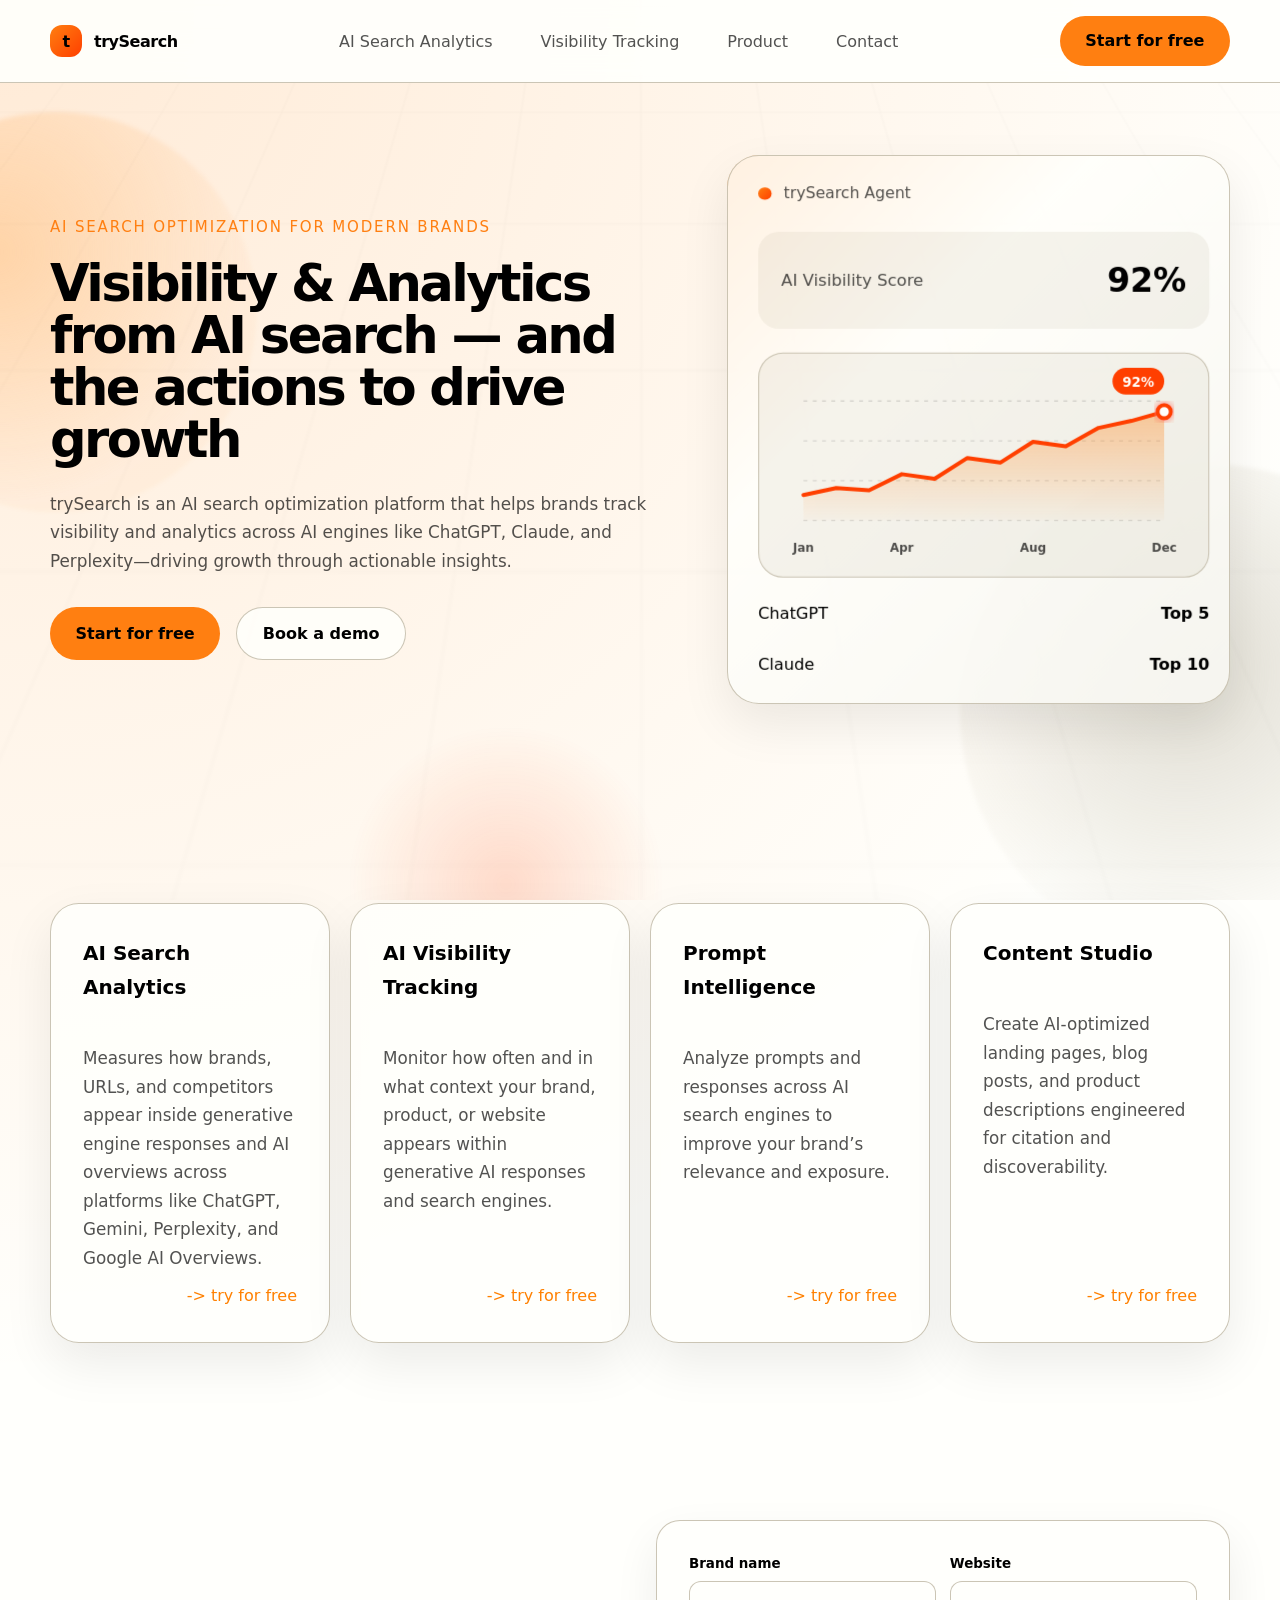
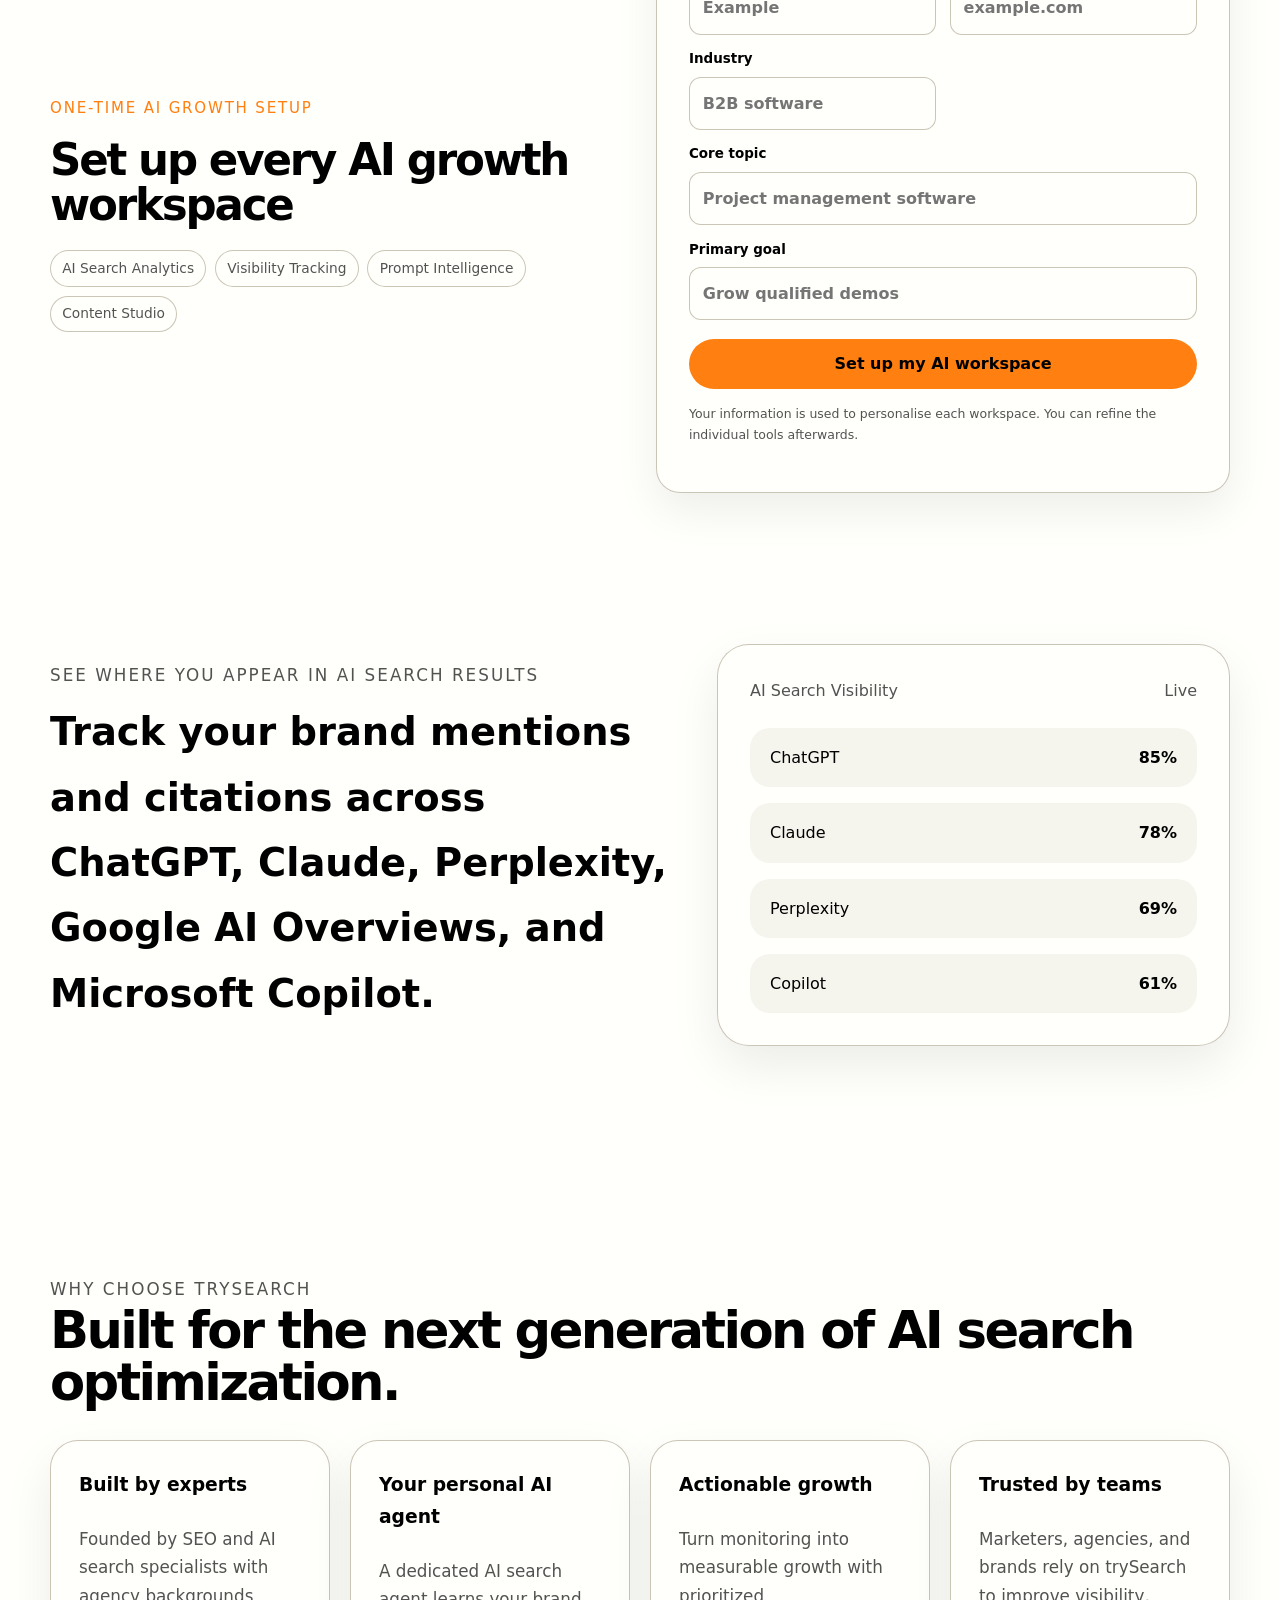
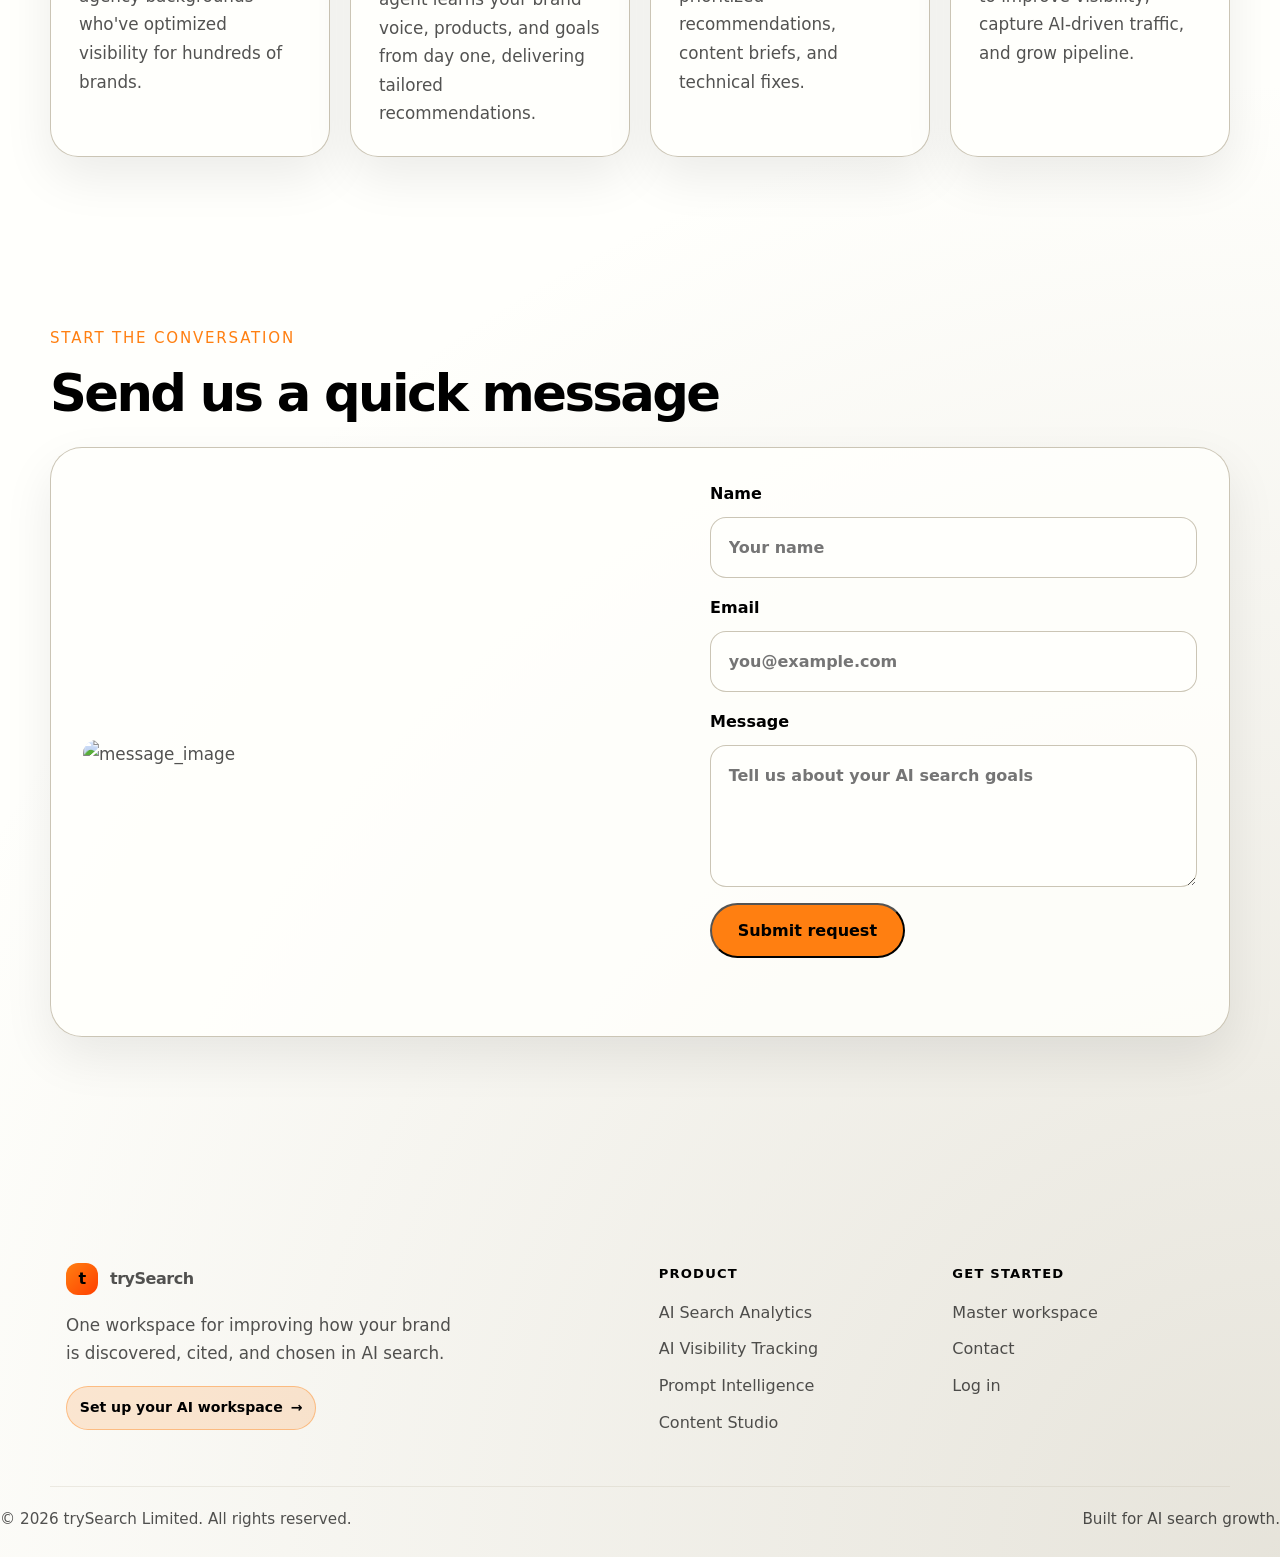
==== index.html @ 964c9671 "basic-updates" ====
<!DOCTYPE html>
<html lang="en">
  <head>
    <meta charset="UTF-8" />
    <meta name="viewport" content="width=device-width, initial-scale=1.0" />
    <meta name="theme-color" content="#ff7f11" />
    <meta name="apple-mobile-web-app-capable" content="yes" />
    <meta name="apple-mobile-web-app-title" content="trySearch" />
    <title>trySearch — AI Search Visibility & Analytics Platform</title>
    <link rel="manifest" href="/manifest.webmanifest" />
    <link rel="apple-touch-icon" href="/pwa-icon.svg" />
    <link rel="stylesheet" href="styles.css" />
  </head>
  <body class="home-page">
    <div class="ambient-scene" aria-hidden="true">
      <span class="ambient-orb ambient-orb-one"></span>
      <span class="ambient-orb ambient-orb-two"></span>
      <span class="ambient-orb ambient-orb-three"></span>
      <span class="ambient-grid"></span>
    </div>
    <header class="site-header"> 
      <div class="container header-inner">
        <a href="/" class="brand">
          <span class="brand-mark">t</span>
          <span class="brand-name">trySearch</span>
        </a>
        <nav class="site-nav">
          <a href="/analytics">AI Search Analytics</a>
          <a href="/visibility-tracking">Visibility Tracking</a>
          <a href="#product">Product</a>
          <a href="#contact">Contact</a>
        </nav>
        <div class="header-actions">
          <a href="/login" class="button button-primary" id="auth-link">Start for free</a>
        </div>
        <button class="mobile-menu-toggle" type="button" aria-label="Toggle menu" aria-controls="mobile-nav" aria-expanded="false">
          <span></span>
          <span></span>
          <span></span>
        </button>
      </div>
      <div class="mobile-nav" id="mobile-nav" aria-hidden="true">
        <a href="/analytics">AI Search Analytics</a>
        <a href="/visibility-tracking">Visibility Tracking</a>
        <a href="/content-studio">Content Studio</a>
        <a href="/prompt-intelligence">Prompt Intelligence</a>
        <a href="#product">Product</a>
        <a href="#contact">Contact</a>
        <a href="/login" class="button button-primary mobile-cta" id="mobile-auth-link">Start for free</a>
      </div>
    </header>

    <main>
      <section class="hero section container">
        <div class="hero-content">
          <p class="eyebrow">AI Search Optimization for modern brands</p>
          <h1>Visibility & Analytics from AI search — and the actions to drive growth</h1>
          <p class="hero-copy">trySearch is an AI search optimization platform that helps brands track visibility and analytics across AI engines like ChatGPT, Claude, and Perplexity—driving growth through actionable insights.</p>
          <div class="hero-actions">
            <a href="/analytics" class="button button-primary">Start for free</a>
            <a href="#contact" class="button button-secondary">Book a demo</a>
          </div>
        </div>
        <div class="hero-visual">
          <div class="card visual-card">
            <div class="card-header">
              <div class="indicator"></div>
              <span>trySearch Agent</span>
            </div>
            <div class="visual-content">
              <div class="metric">
                <span class="metric-label">AI Visibility Score</span>
                <strong id="hero-visibility-score">92%</strong>
              </div>
              <div class="chart" data-visibility-chart role="img" aria-label="AI visibility increased from 56 percent to 92 percent over the last six months">
                <svg viewBox="0 0 320 156" aria-hidden="true" focusable="false">
                  <defs>
                    <linearGradient id="visibility-area" x1="0" x2="0" y1="0" y2="1">
                      <stop offset="0%" stop-color="#ff7f11" stop-opacity="0.38" />
                      <stop offset="100%" stop-color="#ff7f11" stop-opacity="0.02" />
                    </linearGradient>
                    <filter id="visibility-glow" x="-20%" y="-30%" width="140%" height="160%">
                      <feGaussianBlur stdDeviation="3" result="blur" />
                      <feMerge><feMergeNode in="blur" /><feMergeNode in="SourceGraphic" /></feMerge>
                    </filter>
                  </defs>
                  <g class="chart-grid" aria-hidden="true">
                    <path d="M24 28H296M24 58H296M24 88H296M24 118H296" />
                  </g>
                  <path class="chart-area" d="M24 106C42 98 54 91 72 90S96 100 112 94S134 74 150 70S174 87 190 81S212 55 228 48S250 66 266 58S284 38 296 30V118H24Z" />
                  <path class="chart-line" d="M24 106C42 98 54 91 72 90S96 100 112 94S134 74 150 70S174 87 190 81S212 55 228 48S250 66 266 58S284 38 296 30" />
                  <circle class="chart-point" cx="296" cy="30" r="5" filter="url(#visibility-glow)" />
                  <g class="chart-score">
                    <rect x="257" y="3" width="39" height="20" rx="10" />
                    <text x="276.5" y="17" text-anchor="middle">92%</text>
                  </g>
                  <g class="chart-labels" aria-hidden="true">
                    <text x="24" y="142">Jan</text>
                    <text x="112" y="142">Mar</text>
                    <text x="200" y="142">May</text>
                    <text x="280" y="142">Jun</text>
                  </g>
                </svg>
              </div>
              <div class="detail-row">
                <span>ChatGPT</span>
                <strong>Top 5</strong>
              </div>
              <div class="detail-row">
                <span>Claude</span>
                <strong>Top 10</strong>
              </div>
            </div>
          </div>
        </div>
      </section><br><br>

      <section id="product" class="section container feature-grid">
        <article class="feature-card">
          <h2>AI Search Analytics</h2>
          <p style="padding-bottom: 10px;">Measures how brands, URLs, and competitors appear inside generative engine responses and AI overviews across platforms like ChatGPT, Gemini, Perplexity, and Google AI Overviews.</p>
          <a href="/analytics" class="main-mvp">
            -> try for free
          </a>
        </article>
        <article class="feature-card">
          <h2>AI Visibility Tracking</h2>
          <p style="padding-bottom: 10px;">Monitor how often and in what context your brand, product, or website appears within generative AI responses and search engines.</p>
          <a href="/visibility-tracking" class="main-mvp">
            -> try for free
          </a>
        </article>
        <article class="feature-card">
          <h2>Prompt Intelligence</h2>
          <p style="padding-bottom: 10px;">Analyze prompts and responses across AI search engines to improve your brand’s relevance and exposure.</p>
          <a href="/prompt-intelligence" class="main-mvp">
            -> try for free
          </a>
        </article>
        <article class="feature-card">
          <h2>Content Studio</h2>
          <p style="padding-bottom: 10px;">Create AI-optimized landing pages, blog posts, and product descriptions engineered for citation and discoverability.</p>
          <a href="/content-studio" class="main-mvp">
            -> try for free
          </a>
        </article>
      </section><br><br><br>

      <section class="section container master-setup" id="master-workspace">
        <div class="master-setup-copy">
          <p class="eyebrow">One-time AI growth setup</p>
          <h2>Set up every AI growth workspace</h2>
          <div class="master-tool-list" aria-label="Workspaces included"><span>AI Search Analytics</span><span>Visibility Tracking</span><span>Prompt Intelligence</span><span>Content Studio</span></div>
        </div>
        <div class="master-setup-panel">
          <form id="master-setup-form" class="master-setup-form">
            <label>Brand name<input name="brand_name" placeholder="Example" required /></label>
            <label>Website<input name="domain" placeholder="example.com" required /></label>
            <label>Industry<input name="industry" placeholder="B2B software" required /></label>
            <label>Core topic<input name="topic" placeholder="Project management software" required /></label>
            <label>Primary goal<input name="goal" placeholder="Grow qualified demos" required /></label>
            <button class="button button-primary" id="master-setup-button" type="submit">Set up my AI workspace</button>
            <p class="master-form-note">Your information is used to personalise each workspace. You can refine the individual tools afterwards.</p>
          </form>
          <div class="master-ready" id="master-ready" hidden>
            <span class="empty-icon">✓</span>
            <p class="eyebrow">Your workspace is ready</p>
            <h3 id="master-ready-title"></h3>
            <p>Each product workspace now has a starting point built from your brand brief.</p>
            <div class="master-ready-links" id="master-ready-links"></div>
          </div>
          <p class="form-note" id="master-setup-note" role="status"></p>
        </div>
      </section>

      <section class="section container section-highlight">
        <div class="highlight-copy">
          <p class="eyebrow">See where you appear in AI search results</p>
          <h2>Track your brand mentions and citations across ChatGPT, Claude, Perplexity, Google AI Overviews, and Microsoft Copilot.</h2>
          <br>
        </div>
        <div class="highlight-visual">
          <div class="insights-panel">
            <div class="panel-header">
              <span>AI Search Visibility</span>
              <span>Live</span>
            </div>
            <div class="panel-body">
              <div class="metric-row"><span>ChatGPT</span><strong>85%</strong></div>
              <div class="metric-row"><span>Claude</span><strong>78%</strong></div>
              <div class="metric-row"><span>Perplexity</span><strong>69%</strong></div>
              <div class="metric-row"><span>Copilot</span><strong>61%</strong></div>
            </div>
          </div>
        </div>
      </section><br><br>

      <section class="section container why-choose">
        <div class="section-heading">
          <p class="eyebrow">Why choose trySearch</p>
          <h2>Built for the next generation of AI search optimization.</h2>
        </div>
        <div class="why-grid">
          <article>
            <h3>Built by experts</h3>
            <p>Founded by SEO and AI search specialists with agency backgrounds who've optimized visibility for hundreds of brands.</p>
          </article>
          <article>
            <h3>Your personal AI agent</h3>
            <p>A dedicated AI search agent learns your brand voice, products, and goals from day one, delivering tailored recommendations.</p>
          </article>
          <article>
            <h3>Actionable growth</h3>
            <p>Turn monitoring into measurable growth with prioritized recommendations, content briefs, and technical fixes.</p>
          </article>
          <article>
            <h3>Trusted by teams</h3>
            <p>Marketers, agencies, and brands rely on trySearch to improve visibility, capture AI-driven traffic, and grow pipeline.</p>
          </article>
        </div>
      </section> <br><br><br>

      <section class="section container contact-section" id="contact">
        <div class="section-heading">
          <p class="eyebrow">Start the conversation</p>
          <h2>Send us a quick message</h2><br>
        </div>
        <div class="contact-panel">
          <div class="contact-copy">
            <p><img id="message_image" src="message.jpg" alt="message_image"></p>
          </div>
          <form class="contact-form" id="contact-form">
            <div class="form-row">
              <label>
                Name
                <input type="text" name="name" placeholder="Your name" required />
              </label>
            </div>
            <div class="form-row">
              <label>
                Email
                <input type="email" name="email" placeholder="you@example.com" required />
              </label>
            </div>
            <div class="form-row">
              <label>
                Message
                <textarea name="message" rows="4" placeholder="Tell us about your AI search goals" required></textarea>
              </label>
            </div>
            <div class="form-actions">
              <button type="submit" class="button button-primary">Submit request</button>
            </div>
            <p class="form-note" id="contact-form-note"></p>
          </form>
        </div>
      </section>
    </main><br><br><br>

    <footer class="site-footer">
      <div class="container footer-grid">
        <div class="footer-brand-block">
          <a href="/" class="brand-footer">
            <span class="brand-mark">t</span>
            <span class="brand-name">trySearch</span>
          </a>
          <p>One workspace for improving how your brand is discovered, cited, and chosen in AI search.</p>
          <a class="footer-cta" href="#master-workspace">Set up your AI workspace <span aria-hidden="true">→</span></a>
        </div>
        <nav class="footer-nav" aria-label="Product links">
          <h3>Product</h3>
          <a href="/analytics">AI Search Analytics</a>
          <a href="/visibility-tracking">AI Visibility Tracking</a>
          <a href="/prompt-intelligence">Prompt Intelligence</a>
          <a href="/content-studio">Content Studio</a>
        </nav>
        <nav class="footer-nav" aria-label="Company links">
          <h3>Get started</h3>
          <a href="#master-workspace">Master workspace</a>
          <a href="#contact">Contact</a>
          <a href="/login">Log in</a>
        </nav>
      </div>
      <div class="footer-bottom">
        <span>© 2026 trySearch Limited. All rights reserved.</span>
        <span>Built for AI search growth.</span>
      </div>
    </footer>

    <script src="/pwa.js"></script>
    <script src="script.js"></script>
    <script>
      // Update header auth link based on session
      (async function(){
        try{
          const res = await fetch('/api/me');
          const j = await res.json();
          const authLink = document.getElementById('auth-link');
          if(!authLink) return;
          const mobileAuthLink = document.getElementById('mobile-auth-link');
          if(j.logged_in){
            const profileLabel = `Profile (${j.user.username})`;
            authLink.textContent = profileLabel;
            authLink.href = '/profile';
            if(mobileAuthLink){ mobileAuthLink.textContent = profileLabel; mobileAuthLink.href = '/profile'; }
          } else {
            authLink.textContent = 'Login';
            authLink.href = '/login';
            if(mobileAuthLink){ mobileAuthLink.textContent = 'Login'; mobileAuthLink.href = '/login'; }
          }
        }catch(err){ console.warn('auth check failed', err); }
      })();
    </script>
  </body>
</html>
---- styles.css ----
:root {
  /* Color palette */
  --black: #000000ff;
  --porcelain: #fffffcff;
  --khaki-beige: #beb7a4ff;
  --vivid-tangerine: #ff7f11ff;
  --blazing-flame: #ff3f00ff;
  --ink-muted: rgba(0, 0, 0, 0.68);
  --surface: rgba(255, 255, 252, 0.84);
  --surface-subtle: rgba(190, 183, 164, 0.16);
  --border: rgba(190, 183, 164, 0.8);

 color-scheme: light;
 font-family: Inter, system-ui, -apple-system, BlinkMacSystemFont, "Segoe UI", sans-serif;
 background: var(--porcelain);
 color: var(--black);
 line-height: 1.7;
 font-size: 16px;
}

* {
  box-sizing: border-box;
}

body {
  margin: 0;
  min-height: 100vh;
  overflow-x: hidden;
  background: radial-gradient(circle at top left, rgba(255, 127, 17, 0.16), transparent 28%),
    radial-gradient(circle at bottom right, rgba(190, 183, 164, 0.38), transparent 30%),
    var(--porcelain);
}

img {
  max-width: 100%;
  display: block;
}

a {
  color: inherit;
  text-decoration: none;
}

button,
input,
textarea,
select {
  font: inherit;
}

button,
a,
input,
textarea {
  -webkit-tap-highlight-color: transparent;
}

:focus-visible {
  outline: 3px solid var(--vivid-tangerine);
  outline-offset: 3px;
}

.container {
  width: min(1180px, 1200px);
  max-width: calc(100% - 2rem);
  padding: 0 1rem;
  margin: 0 auto;
}

.site-header {
  position: sticky;
  top: 0;
  z-index: 20;
  background: rgba(255, 255, 252, 0.92);
  backdrop-filter: blur(16px);
  border-bottom: 1px solid var(--border);
}

.header-inner {
  display: flex;
  align-items: center;
  justify-content: space-between;
  gap: 1rem;
  padding: 1rem 0;
}

.brand,
.brand-footer {
  display: inline-flex;
  align-items: center;
  gap: 0.75rem;
  font-weight: 700;
  letter-spacing: -0.03em;
}

.brand-mark {
  display: inline-flex;
  width: 2rem;
  height: 2rem;
  align-items: center;
  justify-content: center;
  border-radius: 0.75rem;
  background: linear-gradient(135deg, var(--vivid-tangerine), var(--blazing-flame));
  color: var(--black);
  font-weight: 700;
}

.site-nav {
  display: flex;
  gap: 3rem;
  flex-wrap: wrap;
  color: var(--ink-muted);
}

.site-nav a {
  color: var(--ink-muted);
  transition: color 0.2s ease;
}

.site-nav a:hover {
  color: var(--black);
}

.header-actions {
  display: flex;
  align-items: center;
  gap: 0.8rem;
}

.text-button {
  color: var(--ink-muted);
}

.button {
  display: inline-flex;
  align-items: center;
  justify-content: center;
  border-radius: 999px;
  padding: 0.95rem 1.6rem;
  font-weight: 600;
  line-height: 1.25;
  text-align: center;
  transition: transform 0.2s ease, background-color 0.2s ease;
}

.button:hover {
  transform: translateY(-1px);
}

.button-primary {
  background: var(--vivid-tangerine);
  color: var(--black);
}

.button-secondary {
  background: var(--surface);
  color: var(--black);
  border: 1px solid var(--border);
}

.account-main {
  display: grid;
  place-items: center;
  min-height: calc(100vh - 5.25rem);
  padding-top: 4rem;
  padding-bottom: 4rem;
}

.account-card {
  width: min(100%, 38rem);
  padding: clamp(1.75rem, 5vw, 3.25rem);
  background: var(--surface);
  border: 1px solid var(--border);
  border-radius: 1.75rem;
  box-shadow: 0 35px 90px rgba(0, 0, 0, 0.12);
}

.account-card h1 {
  margin: 0;
  font-size: clamp(2.25rem, 5vw, 3.5rem);
  letter-spacing: -0.05em;
  line-height: 1;
}

.account-intro,
.account-loading {
  color: var(--ink-muted);
  margin: 1rem 0 0;
}

.profile-details {
  display: grid;
  gap: 0.75rem;
  margin: 2rem 0 0;
}

.profile-details div {
  display: grid;
  grid-template-columns: minmax(7.5rem, 0.7fr) 1.3fr;
  gap: 1rem;
  align-items: baseline;
  padding: 1rem 0;
  border-bottom: 1px solid var(--border);
}

.profile-details dt { color: var(--ink-muted); }
.profile-details dd { margin: 0; overflow-wrap: anywhere; }

.account-actions { margin-top: 2rem; }
.account-actions .button { border: 0; cursor: pointer; }

.mobile-menu-toggle {
  display: none;
  width: 2.5rem;
  height: 2.5rem;
  border: none;
  background: none;
  cursor: pointer;
  flex-direction: column;
  justify-content: space-between;
  padding: 0.3rem;
  align-items: center;
}

.mobile-menu-toggle span {
  display: block;
  height: 2px;
  width: 100%;
  background: var(--black);
  border-radius: 999px;
  transition: transform 200ms ease, opacity 150ms ease;
}

/* visible mobile nav (animated) */
.mobile-nav {
  display: none;
  flex-direction: column;
  gap: 1rem;
  padding: 1rem max(1rem, env(safe-area-inset-right)) 1.25rem max(1rem, env(safe-area-inset-left));
  transition: transform 220ms ease, opacity 220ms ease;
  transform-origin: top;
  opacity: 0;
  transform: translateY(-6px) scaleY(0.98);
}

.mobile-nav[aria-hidden="true"] { display: none !important; opacity: 0; transform: translateY(-6px) scaleY(0.98); }
.mobile-nav[aria-hidden="false"] { display: flex !important; opacity: 1; transform: translateY(0) scaleY(1); }

/* animate hamburger to X when open */
.mobile-menu-toggle.open span:nth-child(1) { transform: translateY(7px) rotate(45deg); }
.mobile-menu-toggle.open span:nth-child(2) { opacity: 0; transform: scaleX(0.8); }
.mobile-menu-toggle.open span:nth-child(3) { transform: translateY(-7px) rotate(-45deg); }

.section {
  padding: 4.5rem 0;
}

.hero {
  display: grid;
  grid-template-columns: 1.25fr 1fr;
  gap: 3rem;
  align-items: center;
}

.hero-content {
  max-width: 620px;
}

.eyebrow {
  font-size: 0.94rem;
  letter-spacing: 0.12em;
  text-transform: uppercase;
  color: var(--vivid-tangerine);
  margin-bottom: 1rem;
}

.hero h1,
.section-heading h2 {
  font-size: clamp(2.5rem, 4vw, 4.25rem);
  margin: 0;
  line-height: 1.02;
  letter-spacing: -0.05em;
}

.hero-copy,
.section-highlight p,
.why-choose p,
.integrations p,
.footer-grid p,
.feature-card p,
.contact-copy p {
  color: var(--khaki-beige);
  font-size: 1.05rem;
  margin: 1.5rem 0 0;
  max-width: 40rem;
}

.hero-actions {
  display: flex;
  flex-wrap: wrap;
  gap: 1rem;
  margin-top: 2rem;
}

.hero-badges {
  display: flex;
  flex-wrap: wrap;
  gap: 1rem;
  margin-top: 2rem;
  color: var(--khaki-beige);
  font-size: 0.95rem;
}

.hero-visual {
  position: relative;
}

.visual-card {
  background: rgba(255, 255, 252, 0.05);
  border: 1px solid rgba(190, 183, 164, 0.25);
  border-radius: 2rem;
  padding: 2rem;
  overflow: hidden;
  box-shadow: 0 35px 90px rgba(0, 0, 0, 0.45);
}

.card-header {
  display: flex;
  align-items: center;
  gap: 0.75rem;
  color: var(--khaki-beige);
  font-size: 0.95rem;
  margin-bottom: 1.5rem;
}

.indicator {
  width: 0.8rem;
  height: 0.8rem;
  border-radius: 50%;
  background: linear-gradient(135deg, var(--vivid-tangerine), var(--blazing-flame));
}

.visual-content {
  display: grid;
  gap: 1.4rem;
}

.metric {
  display: flex;
  justify-content: space-between;
  align-items: center;
  background: rgba(255, 255, 252, 0.08);
  padding: 1.25rem 1.4rem;
  border-radius: 1.25rem;
}

.metric-label {
  color: var(--khaki-beige);
}

.metric strong {
  font-size: 2rem;
}

.chart {
  min-height: 10rem;
  padding: 0.65rem 0.75rem 0.35rem;
  border-radius: 1.5rem;
  background: var(--surface-subtle);
  border: 1px solid var(--border);
}

.chart svg {
  display: block;
  width: 100%;
  height: auto;
  overflow: visible;
}

.chart[data-visibility-chart] { overflow: hidden; }

.chart[data-visibility-chart].is-updating svg { animation: chart-refresh 420ms ease; }

.chart-grid path {
  fill: none;
  stroke: rgba(0, 0, 0, 0.12);
  stroke-dasharray: 3 4;
}

.chart-area {
  fill: url(#visibility-area);
}

.chart-line {
  fill: none;
  stroke: var(--blazing-flame);
  stroke-width: 3;
  stroke-linecap: round;
  stroke-linejoin: round;
}

.chart-point {
  fill: var(--porcelain);
  stroke: var(--blazing-flame);
  stroke-width: 3;
}

.chart-score rect {
  fill: var(--blazing-flame);
}

.chart-score text {
  fill: var(--porcelain);
  font-size: 10px;
  font-weight: 700;
}

.chart-labels text {
  fill: var(--ink-muted);
  font-size: 9px;
  font-weight: 600;
}

@keyframes chart-refresh {
  0% { opacity: 0.58; transform: translateY(3px); }
  100% { opacity: 1; transform: translateY(0); }
}

.detail-row {
  display: flex;
  justify-content: space-between;
  color: var(--porcelain);
  font-size: 0.98rem;
}

.feature-grid {
  display: grid;
  grid-template-columns: repeat(auto-fit, minmax(220px, 1fr));
  gap: 1.25rem;
}

.feature-card {
  display: flex;
  flex-direction: column;
  justify-content: space-between;
  padding: 2rem;
  background: rgba(255, 255, 252, 0.05);
  border: 1px solid rgba(190, 183, 164, 0.25);
  border-radius: 1.8rem;
}

.feature-card h2 {
  margin: 0 0 1rem;
  font-size: 1.25rem;
  text-align: left;
}

.feature-card .main-mvp {
  align-self: flex-end;
  margin-top: auto;
  text-align: right;
}

.section-highlight {
  display: grid;
  grid-template-columns: 1.1fr 0.9fr;
  gap: 2.5rem;
  align-items: center;
}

.highlight-copy h2 {
  font-size: clamp(2rem, 3vw, 3.5rem);
  margin: 0.6rem 0 0;
}

.highlight-visual {
  position: relative;
}

.insights-panel {
  background: rgba(255, 255, 252, 0.06);
  border: 1px solid rgba(190, 183, 164, 0.3);
  border-radius: 2rem;
  padding: 2rem;
}

.panel-header {
  display: flex;
  justify-content: space-between;
  margin-bottom: 1.5rem;
  color: var(--khaki-beige);
}

.panel-body {
  display: grid;
  gap: 1rem;
}

.metric-row {
  display: flex;
  justify-content: space-between;
  align-items: center;
  padding: 1rem 1.25rem;
  background: rgba(255, 255, 252, 0.05);
  border-radius: 1.25rem;
}

.why-choose .section-heading {
  margin-bottom: 2rem;
}

.why-grid {
  display: grid;
  grid-template-columns: repeat(auto-fit, minmax(200px, 1fr));
  gap: 1.25rem;
}

.why-grid article {
  background: rgba(255, 255, 252, 0.05);
  border: 1px solid rgba(190, 183, 164, 0.25);
  border-radius: 1.75rem;
  padding: 1.75rem;
}

.why-grid h3 {
  margin: 0 0 0.75rem;
}

.integrations {
  text-align: center;
}

.integrations-grid {
  margin-top: 2rem;
  display: grid;
  grid-template-columns: repeat(auto-fit, minmax(160px, 1fr));
  gap: 1rem;
}

.integrations-grid > div {
  padding: 1.3rem 1rem;
  border-radius: 1.4rem;
  background: rgba(255, 255, 252, 0.04);
  border: 1px solid rgba(190, 183, 164, 0.25);
}

.contact-section {
  padding-top: 0;
}

.contact-panel {
  display: grid;
  grid-template-columns: 1.1fr 0.9fr;
  gap: 2rem;
  background: rgba(255, 255, 252, 0.06);
  border: 1px solid rgba(190, 183, 164, 0.3);
  border-radius: 2rem;
  padding: 2rem;
}

.contact-copy {
  display: flex;
  align-items: center;
  color: var(--khaki-beige);
}

.contact-form {
  display: grid;
  gap: 1rem;
}

.form-row label {
  display: grid;
  gap: 0.6rem;
  color: var(--porcelain);
  font-weight: 600;
}

.form-row input,
.form-row textarea {
  width: 100%;
  border: 1px solid rgba(190, 183, 164, 0.4);
  border-radius: 1rem;
  background: rgba(255, 255, 252, 0.06);
  color: var(--porcelain);
  padding: 1rem 1.1rem;
  outline: none;
  font-size: max(1rem, 16px);
}

.form-row input:focus,
.form-row textarea:focus {
  border-color: var(--vivid-tangerine);
  box-shadow: 0 0 0 4px rgba(255, 127, 17, 0.2);
}

.form-actions {
  display: flex;
  justify-content: flex-start;
}

.form-note {
  color: var(--khaki-beige);
  font-size: 0.95rem;
}

.alert {
  padding: 1rem 1.15rem;
  border-radius: 1rem;
  margin-top: 0.75rem;
}

.alert-success {
  background: rgba(255, 127, 17, 0.18);
  color: var(--porcelain);
}

.alert-error {
  background: rgba(255, 63, 0, 0.2);
  color: var(--porcelain);
}

.site-footer {
  padding: 4.5rem 0 1.5rem;
  color: var(--khaki-beige);
}

.footer-grid {
  display: grid;
  grid-template-columns: 1fr;
  gap: 2rem;
  align-items: start;
  padding-bottom: 2.5rem;
  border-bottom: 1px solid rgba(190, 183, 164, 0.25);
}

@media (min-width: 900px) {
  .footer-grid {
    grid-template-columns: minmax(17rem, 1.5fr) repeat(2, minmax(10rem, 0.7fr));
  }
}

.site-footer h3 {
  margin: 0 0 0.85rem;
  color: var(--porcelain);
  font-size: 0.82rem;
  letter-spacing: 0.09em;
  text-transform: uppercase;
}

.site-footer a {
  display: block;
  color: var(--khaki-beige);
  margin-bottom: 0.6rem;
  width: max-content;
  max-width: 100%;
}

.site-footer a:hover {
  color: var(--porcelain);
}

.footer-bottom {
  display: flex;
  justify-content: space-between;
  flex-wrap: wrap;
  gap: 0.75rem;
  padding-top: 1.25rem;
  font-size: 0.95rem;
  color: var(--khaki-beige);
}

.site-footer .brand-footer {
  display: inline-flex;
  margin-bottom: 0;
  width: auto;
}

.footer-brand-block > p {
  max-width: 25rem;
  margin: 1rem 0 1.15rem;
}

.footer-cta {
  display: inline-flex !important;
  align-items: center;
  gap: 0.5rem;
  color: var(--black) !important;
  background: rgba(255, 127, 17, 0.16);
  border: 1px solid rgba(255, 127, 17, 0.4);
  border-radius: 999px;
  padding: 0.55rem 0.8rem;
  font-size: 0.88rem;
  font-weight: 700;
}

.footer-cta span { transition: transform 180ms ease; }
.footer-cta:hover span { transform: translateX(3px); }

/* Light-theme surfaces and secondary text. */
.hero-copy,
.section-highlight p,
.why-choose p,
.integrations p,
.footer-grid p,
.feature-card p,
.contact-copy p,
.hero-badges,
.card-header,
.metric-label,
.panel-header,
.contact-copy,
.form-note,
.site-footer,
.site-footer a,
.footer-bottom {
  color: var(--ink-muted);
}

.visual-card,
.feature-card,
.insights-panel,
.why-grid article,
.integrations-grid > div,
.contact-panel {
  background: var(--surface);
  border-color: var(--border);
  box-shadow: 0 20px 50px rgba(0, 0, 0, 0.08);
}

.metric,
.metric-row {
  background: var(--surface-subtle);
}

.detail-row,
.form-row label,
.form-row input,
.form-row textarea,
.site-footer h3,
.site-footer a:hover {
  color: var(--black);
}

.form-row input,
.form-row textarea {
  background: rgba(255, 255, 252, 0.9);
  border-color: var(--border);
}

.alert-success,
.alert-error {
  color: var(--black);
}

.alert-success { background: rgba(255, 127, 17, 0.22); }
.alert-error { background: rgba(255, 63, 0, 0.2); }

/* Responsive layouts */
@media (max-width: 1100px) {
  .site-nav { gap: clamp(1rem, 3vw, 2rem); }
  .hero { gap: 2rem; }
  .section-highlight { gap: 2rem; }
}

@media (max-width: 860px) {
  .section { padding: 3.5rem 0; }
  .hero,
  .section-highlight,
  .contact-panel { grid-template-columns: 1fr; }
  .hero { gap: 1.75rem; }
  .hero-content { max-width: 100%; }
  .hero-visual { max-width: 42rem; width: 100%; margin: 0 auto; }
  .feature-grid { grid-template-columns: repeat(2, minmax(0, 1fr)); }
  .why-grid { grid-template-columns: repeat(2, minmax(0, 1fr)); }
  .integrations-grid { grid-template-columns: repeat(3, minmax(0, 1fr)); }
  .footer-grid { grid-template-columns: minmax(0, 1.4fr) repeat(2, minmax(0, 1fr)); }
  .contact-copy { justify-content: center; }
  .contact-copy img { max-width: min(100%, 28rem); }
}

@media (max-width: 720px) {
  .site-nav,
  .header-actions { display: none; }
  .mobile-menu-toggle { display: flex; }
  .mobile-nav { border-top: 1px solid rgba(190, 183, 164, 0.25); }
  .mobile-nav a { color: var(--black); padding: 0.25rem 0; }
  .mobile-cta { width: 100%; justify-content: center; margin-top: 0.25rem; }
  .account-main { min-height: calc(100vh - 4.75rem); padding-top: 2rem; padding-bottom: 2rem; }
}

@media (max-width: 560px) {
  :root { font-size: 15px; }
  .container { max-width: calc(100% - 1.25rem); padding: 0 0.625rem; }
  .header-inner { padding: 0.75rem 0; }
  .section { padding: 2.75rem 0; }
  .hero h1,
  .section-heading h2 { font-size: clamp(2.15rem, 11vw, 2.8rem); }
  .hero-copy,
  .section-highlight p,
  .why-choose p,
  .feature-card p,
  .contact-copy p { font-size: 1rem; }
  .hero-actions { flex-direction: column; }
  .button { width: 100%; min-height: 3rem; }
  .hero-badges { display: grid; gap: 0.45rem; }
  .visual-card,
  .insights-panel,
  .contact-panel { padding: 1.25rem; border-radius: 1.25rem; }
  .chart { min-height: 7rem; }
  .metric,
  .metric-row { padding: 0.9rem 1rem; }
  .metric strong { font-size: 1.45rem; }
  .feature-grid,
  .why-grid,
  .integrations-grid,
  .footer-grid { grid-template-columns: 1fr; }
  .feature-card,
  .why-grid article { padding: 1.35rem; border-radius: 1.25rem; }
  .contact-copy { display: none; }
  .form-actions .button { width: 100%; }
  .footer-bottom { flex-direction: column; }
  .account-card { padding: 1.5rem; border-radius: 1.25rem; }
  .profile-details div { grid-template-columns: 1fr; gap: 0.25rem; }
  .profile-details { gap: 0; }
}

@media (max-width: 360px) {
  .brand-name { font-size: 0.95rem; }
  .hero h1,
  .section-heading h2 { font-size: 2rem; }
  .detail-row,
  .panel-header { gap: 0.75rem; font-size: 0.9rem; }
  .account-card { padding: 1.25rem; }
}

/* Tables are used by the contact-administration page. */
.table-wrap { overflow-x: auto; width: 100%; margin-top: 1rem; -webkit-overflow-scrolling: touch; }
.table-wrap table { width: 100%; border-collapse: collapse; }
.table-wrap th, .table-wrap td { min-width: 120px; }

#message_image { border-radius: 50px; }

.main-mvp {
  color: rgb(255, 128, 0);
}

/* Home-page depth and motion. These layers stay behind content and use only
   transforms so the page remains smooth while scrolling. */
.home-page { position: relative; isolation: isolate; }

.home-page > :not(.ambient-scene) { position: relative; z-index: 1; }

.ambient-scene {
  position: fixed;
  inset: 0;
  z-index: 0;
  overflow: hidden;
  pointer-events: none;
}

.ambient-orb {
  position: absolute;
  display: block;
  border-radius: 50%;
  filter: blur(2px);
  will-change: transform;
}

.ambient-orb-one {
  top: 7rem;
  left: -9rem;
  width: 25rem;
  height: 25rem;
  background: radial-gradient(circle at 35% 35%, rgba(255, 184, 111, 0.48), rgba(255, 127, 17, 0.04) 68%);
  transform: translate3d(0, var(--ambient-one-y, 0), 0);
  animation: ambient-drift-one 13s ease-in-out infinite alternate;
}

.ambient-orb-two {
  top: 29rem;
  right: -11rem;
  width: 31rem;
  height: 31rem;
  background: radial-gradient(circle at 45% 42%, rgba(190, 183, 164, 0.48), rgba(190, 183, 164, 0.02) 70%);
  transform: translate3d(0, var(--ambient-two-y, 0), 0);
  animation: ambient-drift-two 16s ease-in-out infinite alternate;
}

.ambient-orb-three {
  bottom: -9rem;
  left: 27%;
  width: 20rem;
  height: 20rem;
  background: radial-gradient(circle at 50% 50%, rgba(255, 63, 0, 0.16), rgba(255, 63, 0, 0) 70%);
  transform: translate3d(0, var(--ambient-three-y, 0), 0);
  animation: ambient-drift-three 11s ease-in-out infinite alternate;
}

.ambient-grid {
  position: absolute;
  inset: -30%;
  opacity: 0.18;
  background-image: linear-gradient(rgba(0, 0, 0, 0.07) 1px, transparent 1px), linear-gradient(90deg, rgba(0, 0, 0, 0.07) 1px, transparent 1px);
  background-size: 4rem 4rem;
  mask-image: radial-gradient(ellipse at center, black, transparent 68%);
  transform: perspective(900px) rotateX(64deg) translateY(-21%);
  transform-origin: center top;
}

.home-page .hero { perspective: 1200px; }

.home-page .hero-visual {
  transform: translate3d(0, var(--hero-parallax-y, 0), 0);
  transform-style: preserve-3d;
  transition: transform 180ms linear;
}

.home-page .visual-card {
  position: relative;
  overflow: visible;
  transform-style: preserve-3d;
}

.home-page .visual-card::before {
  content: '';
  position: absolute;
  inset: -1px;
  z-index: -1;
  border-radius: inherit;
  background: linear-gradient(135deg, rgba(255, 127, 17, 0.68), transparent 35%, rgba(190, 183, 164, 0.78));
  transform: translateZ(-1px);
}

.home-page .visual-card > * { transform: translateZ(18px); }

.tilt-card {
  transform: perspective(1100px) rotateX(var(--tilt-x, 0deg)) rotateY(var(--tilt-y, 0deg)) translate3d(0, var(--tilt-lift, 0), 0);
  transform-style: preserve-3d;
  will-change: transform;
  transition: transform 180ms ease, box-shadow 180ms ease;
}

@media (hover: hover) and (pointer: fine) {
  .tilt-card:hover { box-shadow: 0 28px 65px rgba(0, 0, 0, 0.14); }
}

html.js-motion .reveal {
  opacity: 0;
  transform: translate3d(0, 1.6rem, 0) scale(0.985);
  transition: opacity 650ms cubic-bezier(.22, 1, .36, 1), transform 650ms cubic-bezier(.22, 1, .36, 1);
  transition-delay: var(--reveal-delay, 0ms);
}

html.js-motion .reveal.is-visible { opacity: 1; transform: translate3d(0, 0, 0) scale(1); }

/* Tilt cards keep ownership of their transform so pointer depth and scroll
   reveal effects can run together without fighting over the same property. */
html.js-motion .reveal.tilt-card,
html.js-motion .reveal.tilt-card.is-visible {
  transform: perspective(1100px) rotateX(var(--tilt-x, 0deg)) rotateY(var(--tilt-y, 0deg)) translate3d(0, var(--tilt-lift, 0), 0);
}

@keyframes ambient-drift-one { to { margin: 1.8rem 0 0 2.4rem; } }
@keyframes ambient-drift-two { to { margin: -2.2rem 2rem 0 0; } }
@keyframes ambient-drift-three { to { margin: 1.4rem 0 0 -2rem; } }

@media (max-width: 720px) {
  .ambient-orb-one { width: 18rem; height: 18rem; left: -9rem; }
  .ambient-orb-two { width: 21rem; height: 21rem; right: -11rem; }
  .ambient-grid { opacity: 0.11; }
}

@media (prefers-reduced-motion: reduce) {
  *, *::before, *::after { scroll-behavior: auto !important; animation-duration: 0.01ms !important; animation-iteration-count: 1 !important; transition-duration: 0.01ms !important; }
  .ambient-scene { display: none; }
  .home-page .hero-visual, .tilt-card { transform: none !important; }
  html.js-motion .reveal, html.js-motion .reveal.is-visible { opacity: 1; transform: none; }
}

.master-setup {
  display: grid;
  grid-template-columns: 1fr 1fr;
  gap: 2rem;
  align-items: center;
  padding-top: 1.5rem;
}

.master-setup-copy h2 {
  margin: 0;
  font-size: clamp(2rem, 3.4vw, 3.4rem);
  letter-spacing: -0.05em;
  line-height: 1.04;
}

.master-setup-copy > p:not(.eyebrow) {
  color: var(--ink-muted);
  margin: 1.15rem 0 0;
  max-width: 38rem;
}

.master-tool-list {
  display: flex;
  flex-wrap: wrap;
  gap: 0.55rem;
  margin-top: 1.4rem;
}

.master-tool-list span {
  border: 1px solid var(--border);
  border-radius: 999px;
  background: var(--surface);
  padding: 0.35rem 0.7rem;
  color: var(--ink-muted);
  font-size: 0.86rem;
}

.master-setup-panel {
  background: var(--surface);
  border: 1px solid var(--border);
  border-radius: 1.5rem;
  padding: clamp(1.25rem, 3vw, 2rem);
  box-shadow: 0 18px 45px rgba(0, 0, 0, 0.07);
}

.master-setup-form {
  display: grid;
  grid-template-columns: 1fr 1fr;
  gap: 0.85rem;
}

.master-setup-form label {
  display: grid;
  gap: 0.35rem;
  color: var(--black);
  font-size: 0.84rem;
  font-weight: 700;
}

.master-setup-form label:nth-child(4),
.master-setup-form label:nth-child(5),
.master-setup-form .button,
.master-form-note {
  grid-column: span 2;
}

.master-setup-form input {
  min-width: 0;
  border: 1px solid var(--border);
  border-radius: 0.75rem;
  padding: 0.75rem 0.8rem;
  background: var(--porcelain);
  color: var(--black);
}

.master-setup-form .button {
  border: 0;
  cursor: pointer;
  margin-top: 0.3rem;
}

.master-form-note {
  color: var(--ink-muted);
  font-size: 0.78rem;
  margin: 0;
}

.master-ready h3 {
  margin: 0.5rem 0 0;
  font-size: 1.5rem;
  letter-spacing: -0.035em;
}

.master-ready > p:not(.eyebrow) {
  color: var(--ink-muted);
  margin: 0.65rem 0 1rem;
}

.master-ready-links {
  display: grid;
  grid-template-columns: 1fr 1fr;
  gap: 0.6rem;
}

.master-ready-links a {
  border: 1px solid var(--border);
  border-radius: 0.75rem;
  padding: 0.65rem 0.7rem;
  font-weight: 650;
  font-size: 0.86rem;
  background: var(--porcelain);
}

.master-ready-links a:hover { border-color: var(--vivid-tangerine); }

@media (max-width: 860px) {
  .master-setup { grid-template-columns: 1fr; padding-top: 0; }
}

@media (max-width: 560px) {
  .master-setup-panel { border-radius: 1.15rem; }
  .master-setup-form { grid-template-columns: 1fr; }
  .master-setup-form label,
  .master-setup-form label:nth-child(4),
  .master-setup-form label:nth-child(5),
  .master-setup-form .button,
  .master-form-note { grid-column: auto; }
  .master-ready-links { grid-template-columns: 1fr; }
}

/* Cross-device baseline: keep content in its column, preserve readable type,
   and make every control comfortable to use with a finger. */
html { -webkit-text-size-adjust: 100%; text-size-adjust: 100%; }

button,
input,
select,
textarea { max-width: 100%; }

button,
input,
select { min-height: 2.75rem; }

input,
textarea,
select { font-size: max(1rem, 16px); }

h1, h2, h3, p, a, button, label, td, th { overflow-wrap: anywhere; }

@media (max-width: 900px) {
  .site-nav { gap: 1rem; font-size: 0.9rem; }
  .header-inner { gap: 0.7rem; }
  .footer-grid { gap: 1.5rem; }
}

@media (max-width: 720px) {
  .account-header .header-inner { flex-wrap: wrap; }
  .account-header .header-actions {
    display: flex;
    order: 3;
    width: 100%;
    max-width: 100%;
    gap: 0.9rem;
    overflow-x: auto;
    padding: 0.1rem 0 0.25rem;
    -webkit-overflow-scrolling: touch;
  }
  .account-header .header-actions a { flex: 0 0 auto; }
}

@media (max-width: 420px) {
  .container { max-width: calc(100% - 1rem); padding: 0 0.5rem; }
  .section { padding: 2.25rem 0; }
  .account-card { padding: 1.15rem; }
  .site-footer { padding-top: 3rem; }
  .footer-bottom { font-size: 0.82rem; }
}
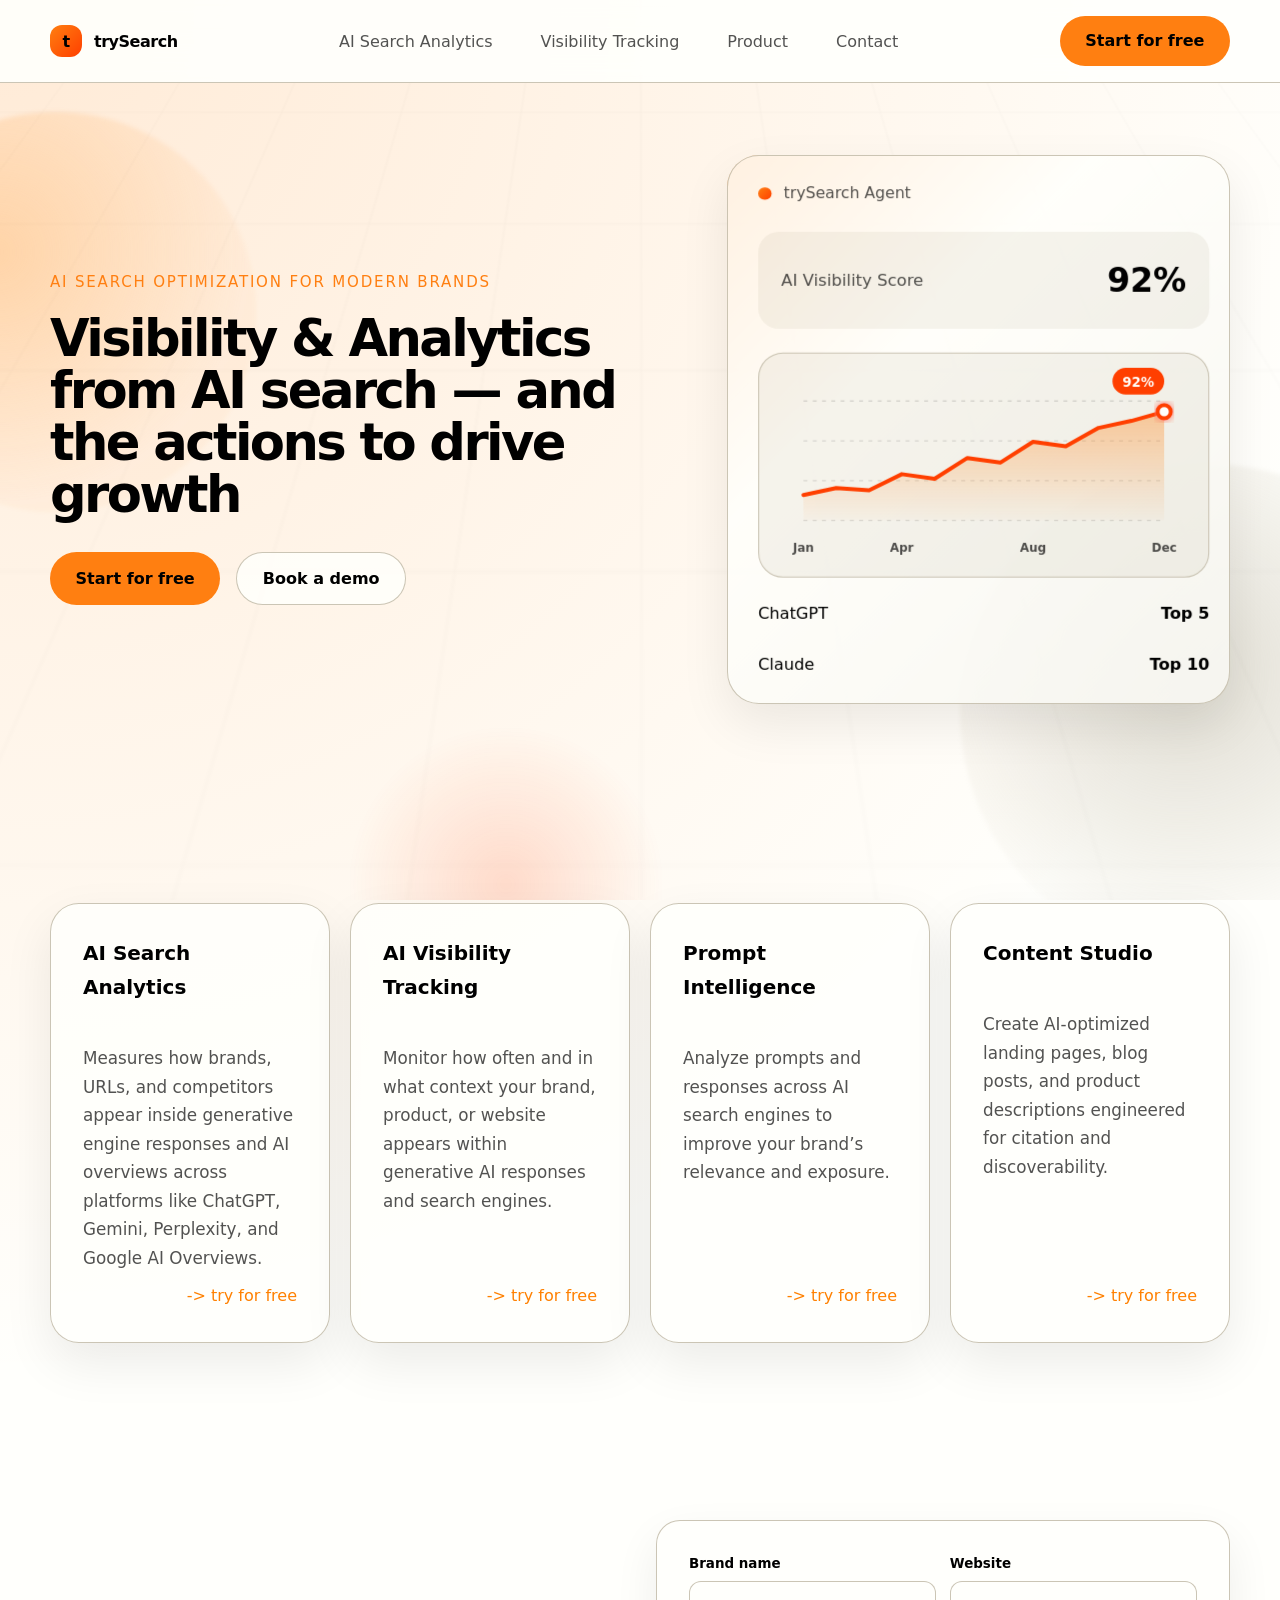
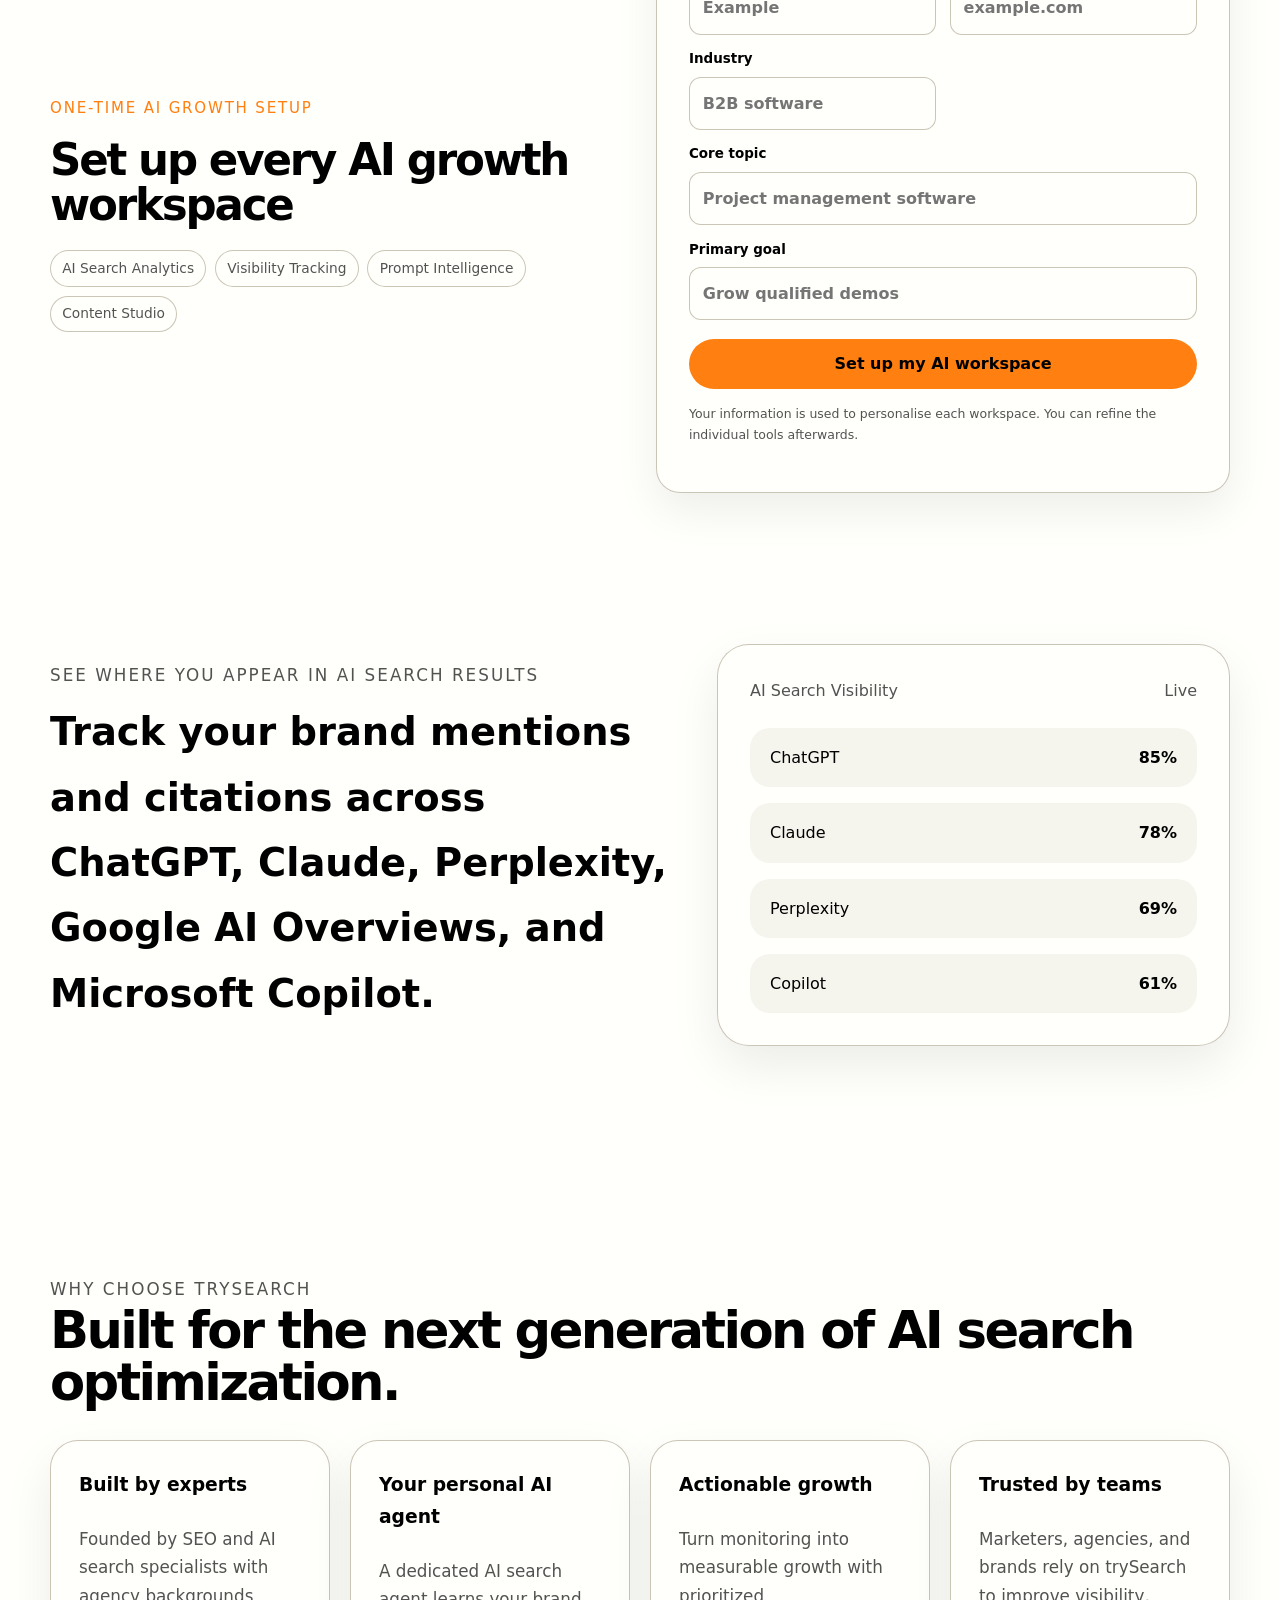
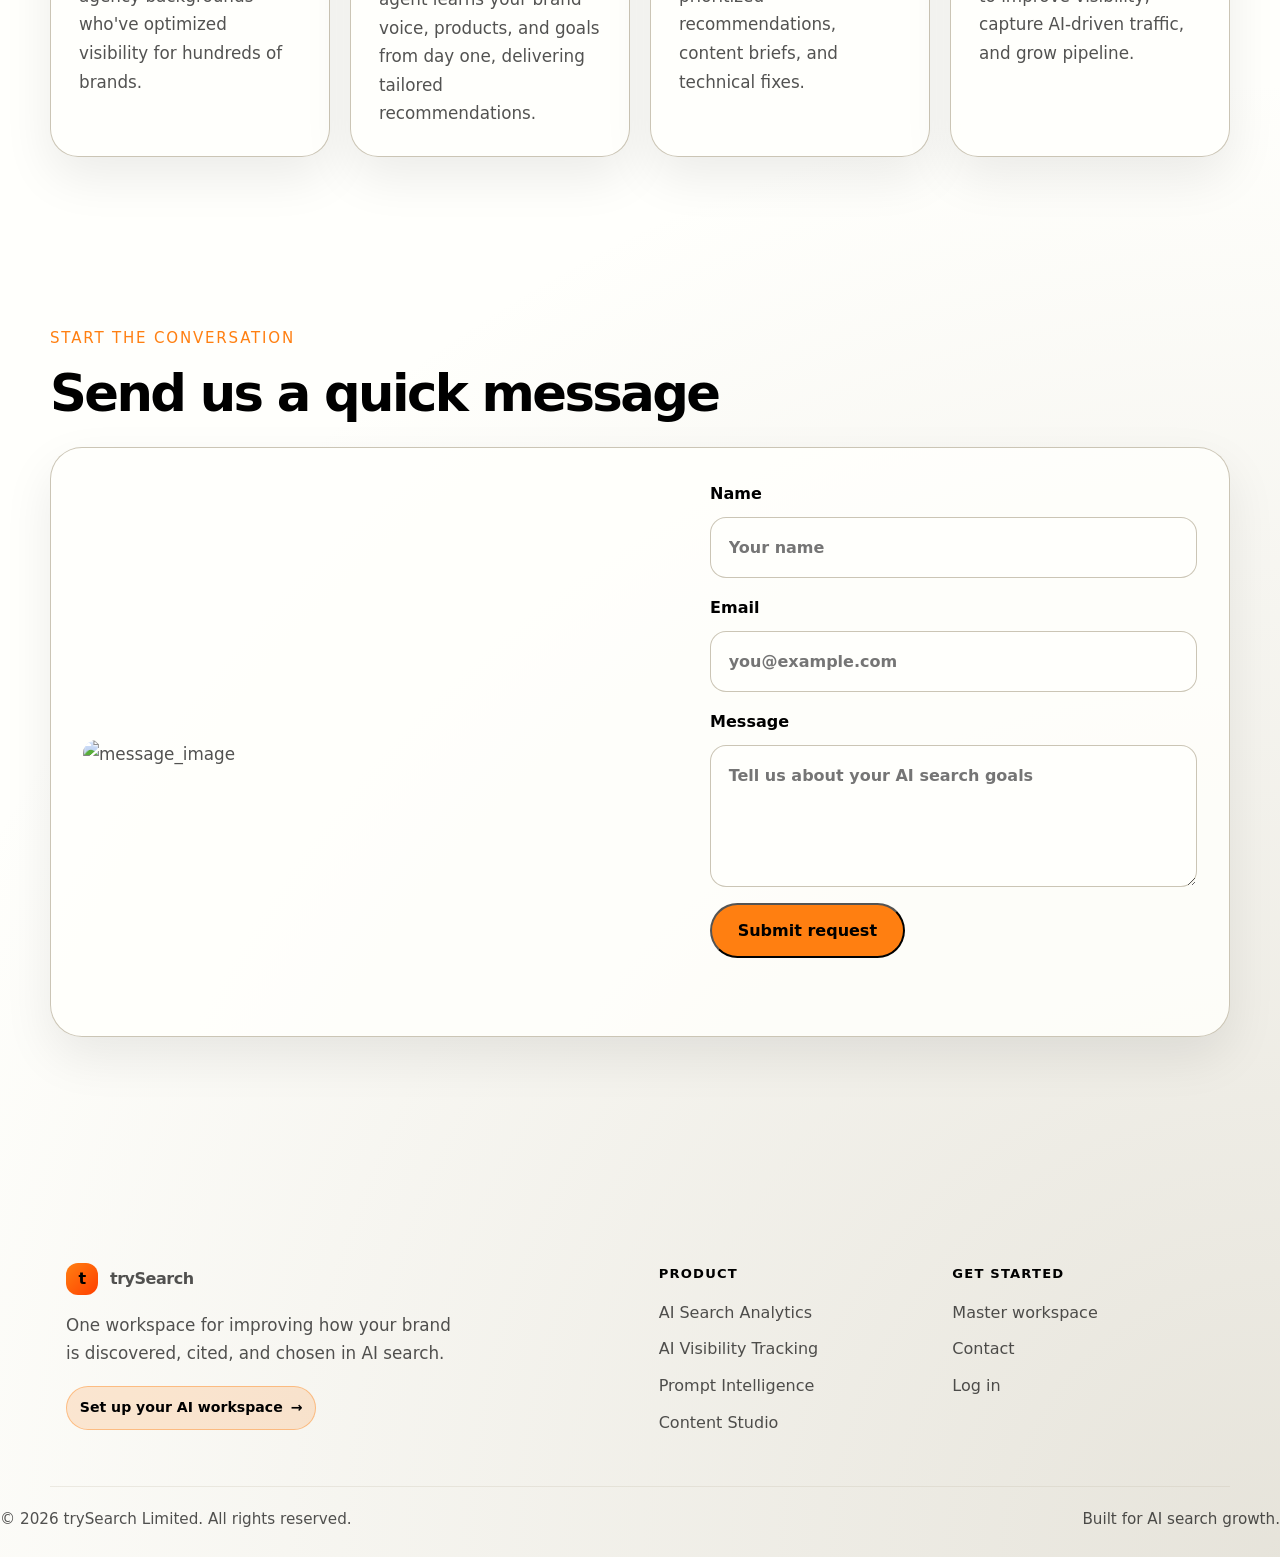
==== commit 1785e416: "text-remove" ====
--- a/index.html
+++ b/index.html
@@ -55,7 +55,7 @@
         <div class="hero-content">
           <p class="eyebrow">AI Search Optimization for modern brands</p>
           <h1>Visibility & Analytics from AI search — and the actions to drive growth</h1>
-          <p class="hero-copy">trySearch is an AI search optimization platform that helps brands track visibility and analytics across AI engines like ChatGPT, Claude, and Perplexity—driving growth through actionable insights.</p>
+          
           <div class="hero-actions">
             <a href="/analytics" class="button button-primary">Start for free</a>
             <a href="#contact" class="button button-secondary">Book a demo</a>
@@ -153,7 +153,7 @@
           <div class="master-tool-list" aria-label="Workspaces included"><span>AI Search Analytics</span><span>Visibility Tracking</span><span>Prompt Intelligence</span><span>Content Studio</span></div>
         </div>
         <div class="master-setup-panel">
-          <form id="master-setup-form" class="master-setup-form">
+          <form id="master-setup-form" class="master-setup-form" autocomplete="off">
             <label>Brand name<input name="brand_name" placeholder="Example" required /></label>
             <label>Website<input name="domain" placeholder="example.com" required /></label>
             <label>Industry<input name="industry" placeholder="B2B software" required /></label>
--- a/styles.css
+++ b/styles.css
@@ -1029,6 +1029,9 @@
   gap: 0.85rem;
 }
 
+.master-setup-form[hidden],
+.master-ready[hidden] { display: none !important; }
+
 .master-setup-form label {
   display: grid;
   gap: 0.35rem;
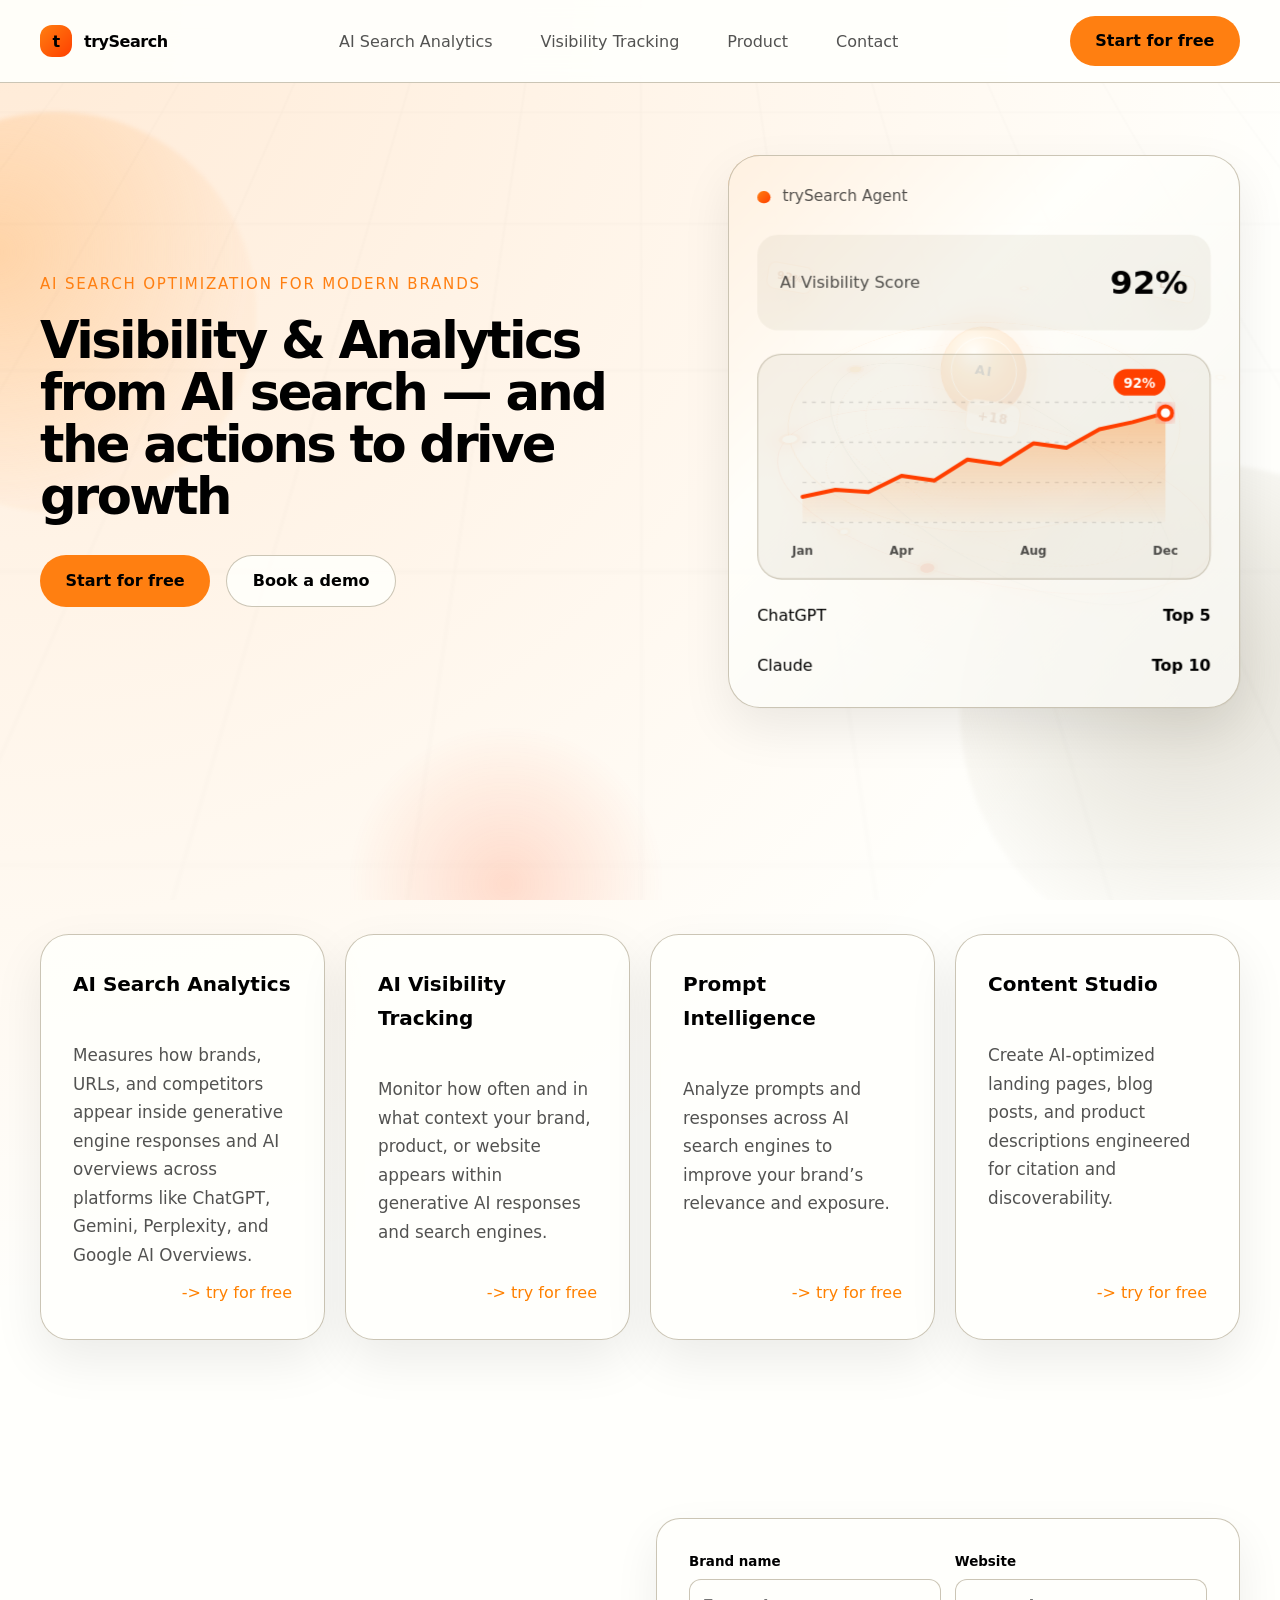
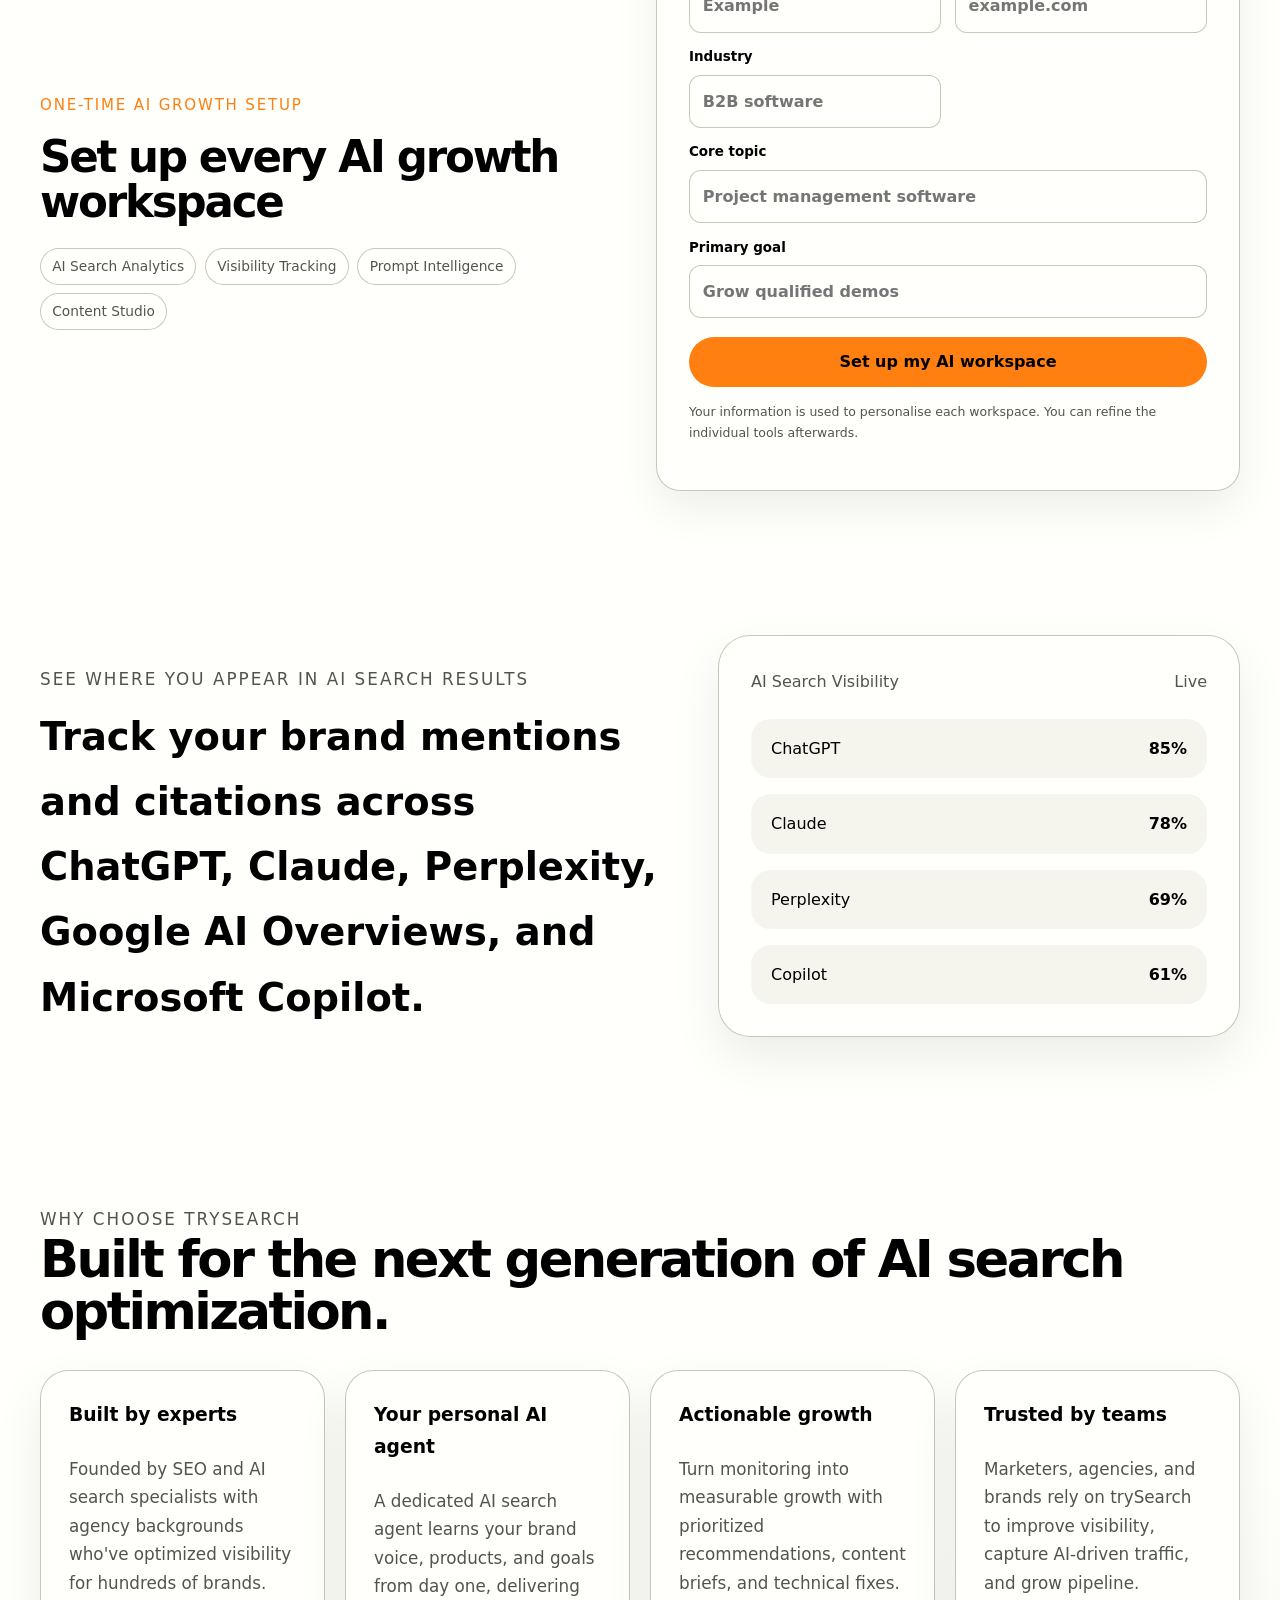
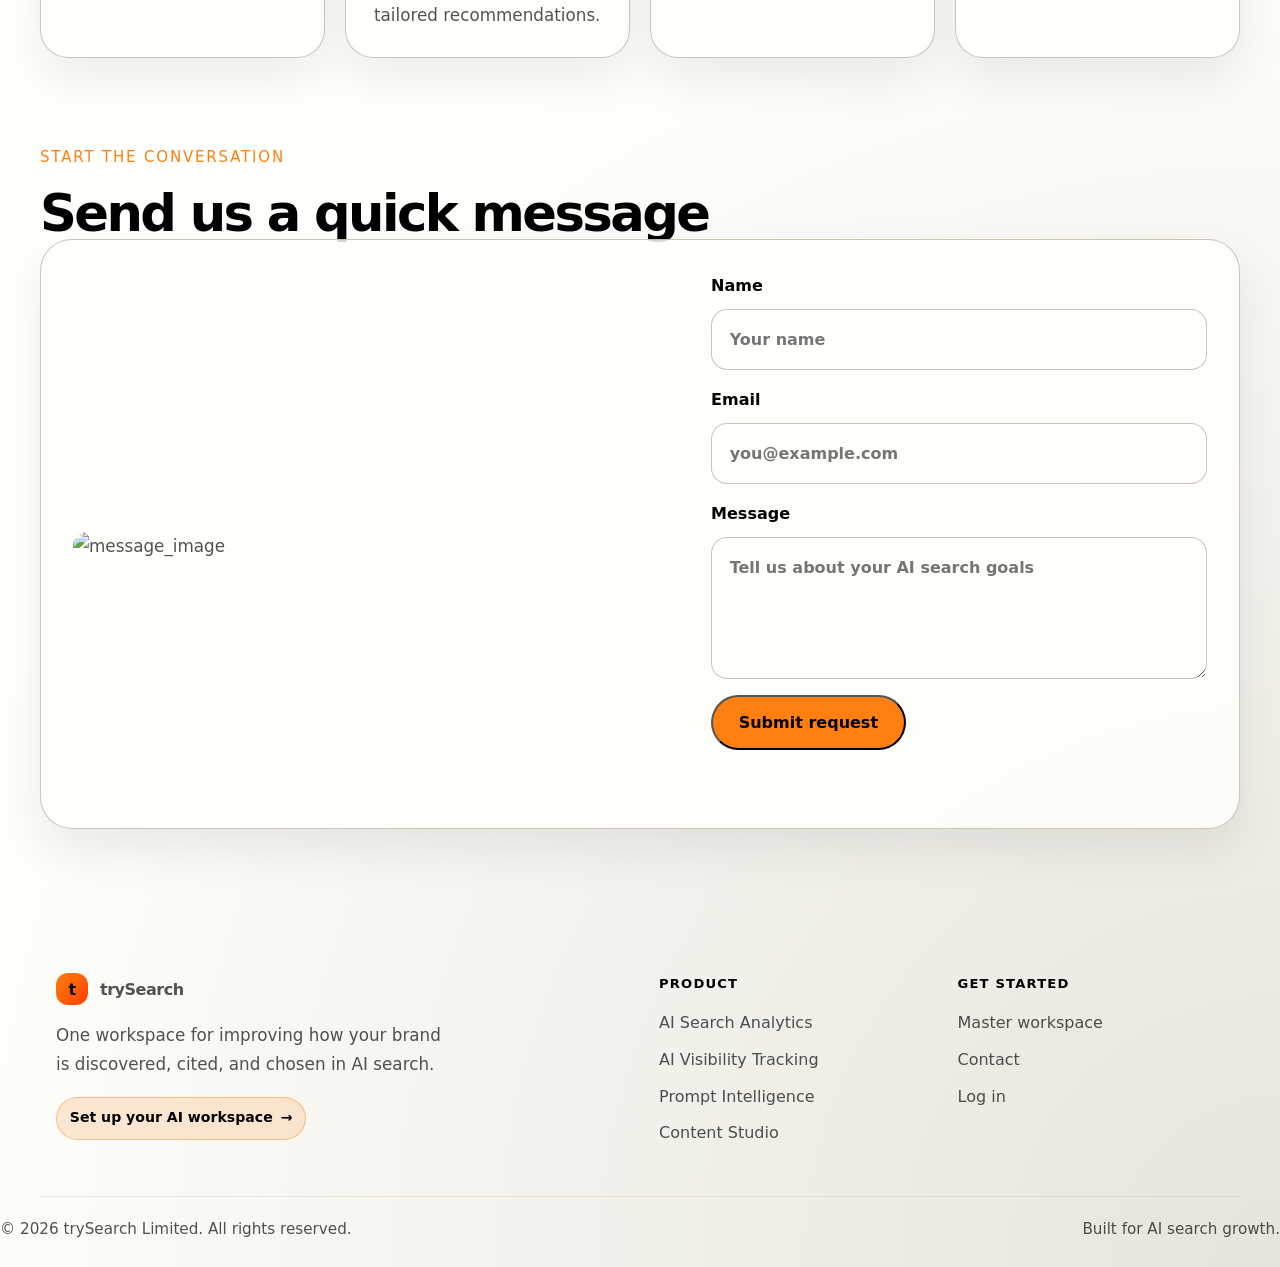
==== commit b0fa5899: "3D-animation" ====
--- a/index.html
+++ b/index.html
@@ -13,6 +13,7 @@
   </head>
   <body class="home-page">
     <div class="ambient-scene" aria-hidden="true">
+      <canvas id="three-home-canvas" class="three-home-canvas"></canvas>
       <span class="ambient-orb ambient-orb-one"></span>
       <span class="ambient-orb ambient-orb-two"></span>
       <span class="ambient-orb ambient-orb-three"></span>
@@ -55,13 +56,25 @@
         <div class="hero-content">
           <p class="eyebrow">AI Search Optimization for modern brands</p>
           <h1>Visibility & Analytics from AI search — and the actions to drive growth</h1>
-          
           <div class="hero-actions">
             <a href="/analytics" class="button button-primary">Start for free</a>
             <a href="#contact" class="button button-secondary">Book a demo</a>
           </div>
         </div>
         <div class="hero-visual">
+          <div class="hero-hologram" aria-hidden="true">
+            <span class="hologram-glow"></span>
+            <span class="hologram-core"><i></i><b>AI</b></span>
+            <span class="hologram-orbit orbit-primary"><i></i></span>
+            <span class="hologram-orbit orbit-secondary"><i></i></span>
+            <span class="hologram-orbit orbit-tertiary"><i></i></span>
+            <span class="hologram-particle particle-one"></span>
+            <span class="hologram-particle particle-two"></span>
+            <span class="hologram-particle particle-three"></span>
+            <span class="hologram-data data-one">92<span>%</span></span>
+            <span class="hologram-data data-two">LIVE</span>
+            <span class="hologram-data data-three">+18</span>
+          </div>
           <div class="card visual-card">
             <div class="card-header">
               <div class="indicator"></div>
@@ -113,7 +126,7 @@
             </div>
           </div>
         </div>
-      </section><br><br>
+      </section><br><br><br>
 
       <section id="product" class="section container feature-grid">
         <article class="feature-card">
@@ -177,7 +190,6 @@
         <div class="highlight-copy">
           <p class="eyebrow">See where you appear in AI search results</p>
           <h2>Track your brand mentions and citations across ChatGPT, Claude, Perplexity, Google AI Overviews, and Microsoft Copilot.</h2>
-          <br>
         </div>
         <div class="highlight-visual">
           <div class="insights-panel">
@@ -193,7 +205,7 @@
             </div>
           </div>
         </div>
-      </section><br><br>
+      </section>
 
       <section class="section container why-choose">
         <div class="section-heading">
@@ -218,12 +230,12 @@
             <p>Marketers, agencies, and brands rely on trySearch to improve visibility, capture AI-driven traffic, and grow pipeline.</p>
           </article>
         </div>
-      </section> <br><br><br>
+      </section>
 
       <section class="section container contact-section" id="contact">
         <div class="section-heading">
           <p class="eyebrow">Start the conversation</p>
-          <h2>Send us a quick message</h2><br>
+          <h2>Send us a quick message</h2>
         </div>
         <div class="contact-panel">
           <div class="contact-copy">
@@ -255,7 +267,7 @@
           </form>
         </div>
       </section>
-    </main><br><br><br>
+    </main>
 
     <footer class="site-footer">
       <div class="container footer-grid">
@@ -288,6 +300,7 @@
     </footer>
 
     <script src="/pwa.js"></script>
+    <script type="module" src="/three-home.js"></script>
     <script src="script.js"></script>
     <script>
       // Update header auth link based on session
--- a/styles.css
+++ b/styles.css
@@ -61,8 +61,8 @@
 }
 
 .container {
-  width: min(1180px, 1200px);
-  max-width: calc(100% - 2rem);
+  width: 100%;
+  max-width: 1200px;
   padding: 0 1rem;
   margin: 0 auto;
 }
@@ -257,13 +257,14 @@
 
 .hero {
   display: grid;
-  grid-template-columns: 1.25fr 1fr;
+  grid-template-columns: minmax(0, 1.25fr) minmax(0, 1fr);
   gap: 3rem;
   align-items: center;
 }
 
 .hero-content {
   max-width: 620px;
+  min-width: 0;
 }
 
 .eyebrow {
@@ -313,6 +314,7 @@
 
 .hero-visual {
   position: relative;
+  min-width: 0;
 }
 
 .visual-card {
@@ -791,7 +793,7 @@
 
 @media (max-width: 560px) {
   :root { font-size: 15px; }
-  .container { max-width: calc(100% - 1.25rem); padding: 0 0.625rem; }
+  .container { width: 100%; max-width: none; padding: 0 0.75rem; }
   .header-inner { padding: 0.75rem 0; }
   .section { padding: 2.75rem 0; }
   .hero h1,
@@ -807,6 +809,9 @@
   .visual-card,
   .insights-panel,
   .contact-panel { padding: 1.25rem; border-radius: 1.25rem; }
+  .home-page .hero-visual { width: 100%; max-width: 100%; transform: none !important; }
+  .hero-hologram { display: none; }
+  .visual-card { width: 100%; }
   .chart { min-height: 7rem; }
   .metric,
   .metric-row { padding: 0.9rem 1rem; }
@@ -859,8 +864,22 @@
   pointer-events: none;
 }
 
+/* A full-page WebGL depth field sits beneath every homepage section. It is
+   purely decorative, so the normal document remains the interaction layer. */
+.three-home-canvas {
+  position: absolute;
+  inset: 0;
+  z-index: 0;
+  display: block;
+  width: 100%;
+  height: 100%;
+  opacity: 0.78;
+  mix-blend-mode: multiply;
+}
+
 .ambient-orb {
   position: absolute;
+  z-index: 1;
   display: block;
   border-radius: 50%;
   filter: blur(2px);
@@ -900,6 +919,7 @@
 .ambient-grid {
   position: absolute;
   inset: -30%;
+  z-index: 1;
   opacity: 0.18;
   background-image: linear-gradient(rgba(0, 0, 0, 0.07) 1px, transparent 1px), linear-gradient(90deg, rgba(0, 0, 0, 0.07) 1px, transparent 1px);
   background-size: 4rem 4rem;
@@ -914,10 +934,12 @@
   transform: translate3d(0, var(--hero-parallax-y, 0), 0);
   transform-style: preserve-3d;
   transition: transform 180ms linear;
+  isolation: isolate;
 }
 
 .home-page .visual-card {
   position: relative;
+  z-index: 2;
   overflow: visible;
   transform-style: preserve-3d;
 }
@@ -934,6 +956,138 @@
 
 .home-page .visual-card > * { transform: translateZ(18px); }
 
+/* A dimensional AI orbital system gives the hero a living, command-centre
+   feel while the functional analytics card remains the focus. */
+.hero-hologram {
+  position: absolute;
+  top: 50%;
+  left: 50%;
+  z-index: 0;
+  width: min(35rem, 112%);
+  aspect-ratio: 1;
+  pointer-events: none;
+  transform: translate(-50%, -50%) perspective(1100px) rotateX(calc(57deg + var(--hologram-x, 0deg))) rotateZ(calc(-18deg + var(--hologram-y, 0deg)));
+  transform-style: preserve-3d;
+  will-change: transform;
+  transition: transform 220ms ease-out;
+  animation: hologram-breathe 6s ease-in-out infinite;
+}
+
+.hologram-glow {
+  position: absolute;
+  inset: 20%;
+  border-radius: 50%;
+  background: radial-gradient(circle, rgba(255, 127, 17, 0.32), rgba(255, 127, 17, 0.08) 38%, transparent 70%);
+  filter: blur(14px);
+  transform: translateZ(-7rem) scale(1.35);
+}
+
+.hologram-core {
+  position: absolute;
+  top: 50%;
+  left: 50%;
+  display: grid;
+  place-items: center;
+  width: 5.35rem;
+  height: 5.35rem;
+  border: 1px solid rgba(255, 127, 17, 0.75);
+  border-radius: 50%;
+  background: radial-gradient(circle at 35% 30%, #fff8ec, #ffb45b 28%, #ff7f11 58%, #d93700 100%);
+  box-shadow: 0 0 0 0.7rem rgba(255, 127, 17, 0.07), 0 0 2.8rem rgba(255, 98, 0, 0.48);
+  color: #15110d;
+  font-size: 0.82rem;
+  font-weight: 900;
+  letter-spacing: 0.12em;
+  transform: translate(-50%, -50%) translateZ(4.4rem) rotateX(-57deg) rotateZ(18deg);
+  animation: core-pulse 2.4s ease-in-out infinite;
+}
+
+.hologram-core i {
+  position: absolute;
+  inset: 0.56rem;
+  border: 1px solid rgba(255, 255, 252, 0.75);
+  border-radius: inherit;
+}
+
+.hologram-core b { position: relative; z-index: 1; }
+
+.hologram-orbit {
+  position: absolute;
+  top: 50%;
+  left: 50%;
+  display: block;
+  border: 1px solid rgba(255, 127, 17, 0.46);
+  border-radius: 50%;
+  box-shadow: inset 0 0 2rem rgba(255, 127, 17, 0.05), 0 0 1.6rem rgba(255, 127, 17, 0.12);
+  transform-style: preserve-3d;
+}
+
+.hologram-orbit::before {
+  content: '';
+  position: absolute;
+  inset: 12%;
+  border: 1px dashed rgba(255, 127, 17, 0.26);
+  border-radius: inherit;
+}
+
+.hologram-orbit i {
+  position: absolute;
+  top: 50%;
+  left: -0.42rem;
+  width: 0.84rem;
+  height: 0.84rem;
+  border-radius: 50%;
+  background: #fffffc;
+  box-shadow: 0 0 0 0.22rem rgba(255, 127, 17, 0.2), 0 0 1.4rem rgba(255, 63, 0, 0.9);
+}
+
+.orbit-primary { width: 24rem; height: 24rem; transform: translate(-50%, -50%) rotateZ(5deg) translateZ(1.5rem); animation: orbit-primary-spin 11s linear infinite; }
+.orbit-secondary { width: 31rem; height: 14rem; border-color: rgba(190, 183, 164, 0.82); transform: translate(-50%, -50%) rotateZ(72deg) translateZ(-2.5rem); animation: orbit-secondary-spin 15s linear infinite; }
+.orbit-tertiary { width: 17rem; height: 30rem; border-color: rgba(255, 63, 0, 0.34); transform: translate(-50%, -50%) rotateZ(-46deg) translateZ(-4.5rem); animation: orbit-tertiary-spin 19s linear infinite; }
+.orbit-secondary i { background: #ffb45b; }.orbit-tertiary i { background: #ff3f00; }
+
+.hologram-particle {
+  position: absolute;
+  width: 0.38rem;
+  height: 0.38rem;
+  border-radius: 50%;
+  background: #fffffc;
+  box-shadow: 0 0 1.1rem #ff7f11, 0 0 0 0.16rem rgba(255, 127, 17, 0.18);
+  transform: translateZ(3rem);
+}
+
+.particle-one { top: 13%; right: 29%; animation: particle-float 4.5s ease-in-out infinite; }
+.particle-two { bottom: 18%; left: 18%; animation: particle-float 5.5s 1s ease-in-out infinite reverse; }
+.particle-three { top: 58%; right: 8%; animation: particle-float 3.8s .4s ease-in-out infinite; }
+
+.hologram-data {
+  position: absolute;
+  display: block;
+  border: 1px solid rgba(255, 127, 17, 0.36);
+  border-radius: 0.5rem;
+  background: rgba(255, 255, 252, 0.72);
+  box-shadow: 0 0.7rem 1.6rem rgba(120, 56, 10, 0.12);
+  color: #a13a05;
+  font-size: 0.68rem;
+  font-weight: 850;
+  letter-spacing: 0.06em;
+  line-height: 1;
+  padding: 0.48rem 0.55rem;
+  transform: translateZ(7.5rem) rotateX(-57deg) rotateZ(18deg);
+  animation: data-float 4s ease-in-out infinite;
+}
+
+.hologram-data span { font-size: 0.58rem; }
+.data-one { top: 19%; left: 18%; }.data-two { right: 9%; top: 44%; animation-delay: -1.3s; }.data-three { bottom: 19%; left: 38%; animation-delay: -2.1s; }
+
+@keyframes hologram-breathe { 50% { filter: saturate(1.2) brightness(1.05); } }
+@keyframes orbit-primary-spin { from { transform: translate(-50%, -50%) rotateZ(5deg) translateZ(1.5rem); } to { transform: translate(-50%, -50%) rotateZ(365deg) translateZ(1.5rem); } }
+@keyframes orbit-secondary-spin { from { transform: translate(-50%, -50%) rotateZ(72deg) translateZ(-2.5rem); } to { transform: translate(-50%, -50%) rotateZ(-288deg) translateZ(-2.5rem); } }
+@keyframes orbit-tertiary-spin { from { transform: translate(-50%, -50%) rotateZ(-46deg) translateZ(-4.5rem); } to { transform: translate(-50%, -50%) rotateZ(314deg) translateZ(-4.5rem); } }
+@keyframes core-pulse { 50% { box-shadow: 0 0 0 1rem rgba(255, 127, 17, 0.04), 0 0 3.8rem rgba(255, 98, 0, 0.72); } }
+@keyframes particle-float { 50% { transform: translate3d(0.8rem, -0.9rem, 5rem); opacity: 0.48; } }
+@keyframes data-float { 50% { margin-top: -0.65rem; filter: brightness(1.16); } }
+
 .tilt-card {
   transform: perspective(1100px) rotateX(var(--tilt-x, 0deg)) rotateY(var(--tilt-y, 0deg)) translate3d(0, var(--tilt-lift, 0), 0);
   transform-style: preserve-3d;
@@ -966,14 +1120,23 @@
 @keyframes ambient-drift-three { to { margin: 1.4rem 0 0 -2rem; } }
 
 @media (max-width: 720px) {
+  .three-home-canvas { opacity: 0.42; }
   .ambient-orb-one { width: 18rem; height: 18rem; left: -9rem; }
   .ambient-orb-two { width: 21rem; height: 21rem; right: -11rem; }
   .ambient-grid { opacity: 0.11; }
-}
+  .hero-hologram { width: 28rem; opacity: 0.7; }
+  .orbit-primary { width: 19rem; height: 19rem; }
+  .orbit-secondary { width: 25rem; height: 12rem; }
+  .orbit-tertiary { width: 14rem; height: 24rem; }
+  .hologram-data { display: none; }
+}
+
+@media (max-width: 480px) { .hero-hologram { width: 23rem; opacity: 0.45; }.hologram-core { transform: translate(-50%, -50%) translateZ(3rem) rotateX(-57deg) rotateZ(18deg) scale(.78); } }
 
 @media (prefers-reduced-motion: reduce) {
   *, *::before, *::after { scroll-behavior: auto !important; animation-duration: 0.01ms !important; animation-iteration-count: 1 !important; transition-duration: 0.01ms !important; }
   .ambient-scene { display: none; }
+  .hero-hologram { display: none; }
   .home-page .hero-visual, .tilt-card { transform: none !important; }
   html.js-motion .reveal, html.js-motion .reveal.is-visible { opacity: 1; transform: none; }
 }
@@ -1115,6 +1278,20 @@
    and make every control comfortable to use with a finger. */
 html { -webkit-text-size-adjust: 100%; text-size-adjust: 100%; }
 
+html,
+body {
+  width: 100%;
+  max-width: 100%;
+  overflow-x: clip;
+}
+
+main,
+section,
+article,
+.header-inner,
+.footer-grid,
+.footer-bottom { min-width: 0; }
+
 button,
 input,
 select,
@@ -1128,12 +1305,28 @@
 textarea,
 select { font-size: max(1rem, 16px); }
 
+button,
+a.button { touch-action: manipulation; }
+
 h1, h2, h3, p, a, button, label, td, th { overflow-wrap: anywhere; }
 
 @media (max-width: 900px) {
   .site-nav { gap: 1rem; font-size: 0.9rem; }
   .header-inner { gap: 0.7rem; }
   .footer-grid { gap: 1.5rem; }
+
+  /* Dashboard navigation stays reachable at tablet widths instead of making
+     the header wider than the viewport. */
+  .analytics-nav {
+    flex: 1 1 auto;
+    min-width: 0;
+    max-width: calc(100vw - 12rem);
+    overflow-x: auto;
+    white-space: nowrap;
+    -webkit-overflow-scrolling: touch;
+    scrollbar-width: none;
+  }
+  .analytics-nav::-webkit-scrollbar { display: none; }
 }
 
 @media (max-width: 720px) {
@@ -1152,9 +1345,20 @@
 }
 
 @media (max-width: 420px) {
-  .container { max-width: calc(100% - 1rem); padding: 0 0.5rem; }
+  .container { padding: 0 0.625rem; }
   .section { padding: 2.25rem 0; }
   .account-card { padding: 1.15rem; }
   .site-footer { padding-top: 3rem; }
   .footer-bottom { font-size: 0.82rem; }
-}
+  .visual-card { padding: 1rem; border-radius: 1rem; }
+  .detail-row { flex-wrap: wrap; }
+  .master-tool-list span { font-size: 0.8rem; }
+}
+
+@supports (padding: max(0px)) {
+  .site-header,
+  .site-footer {
+    padding-left: max(0px, env(safe-area-inset-left));
+    padding-right: max(0px, env(safe-area-inset-right));
+  }
+}
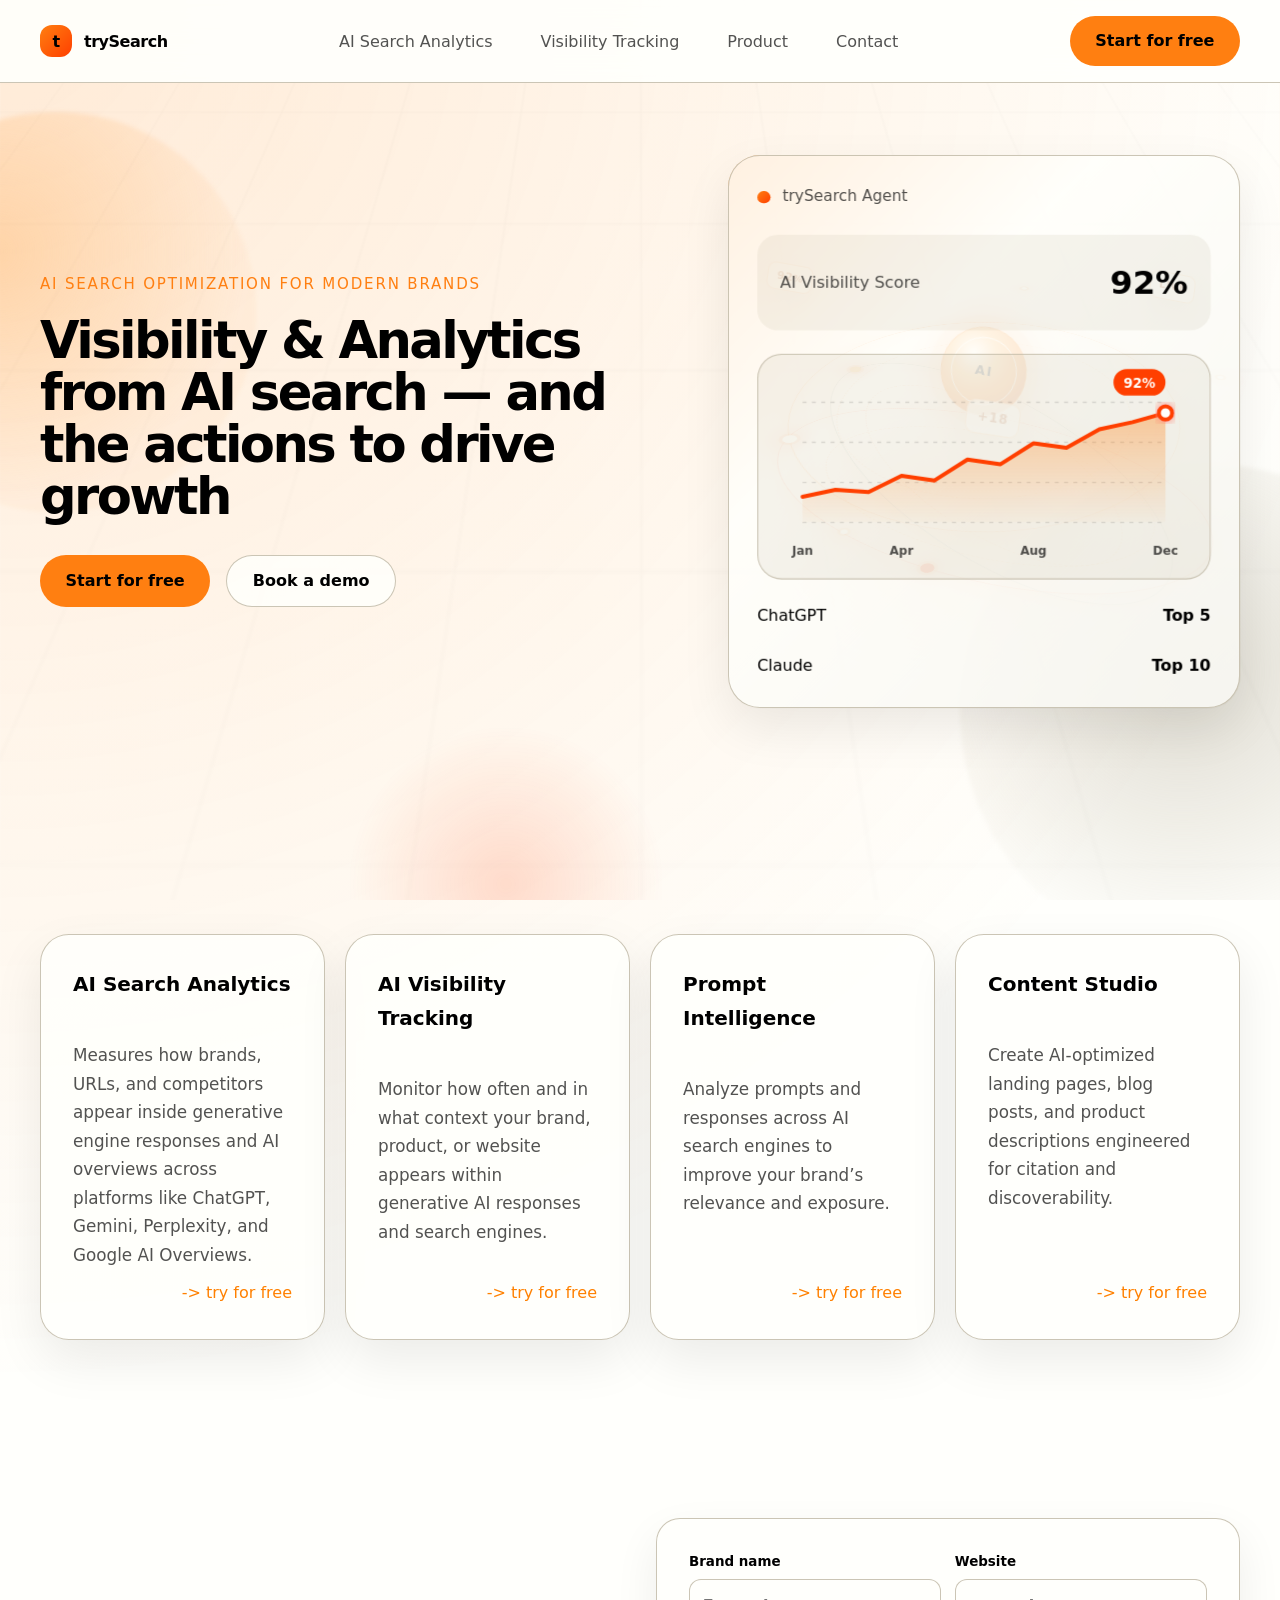
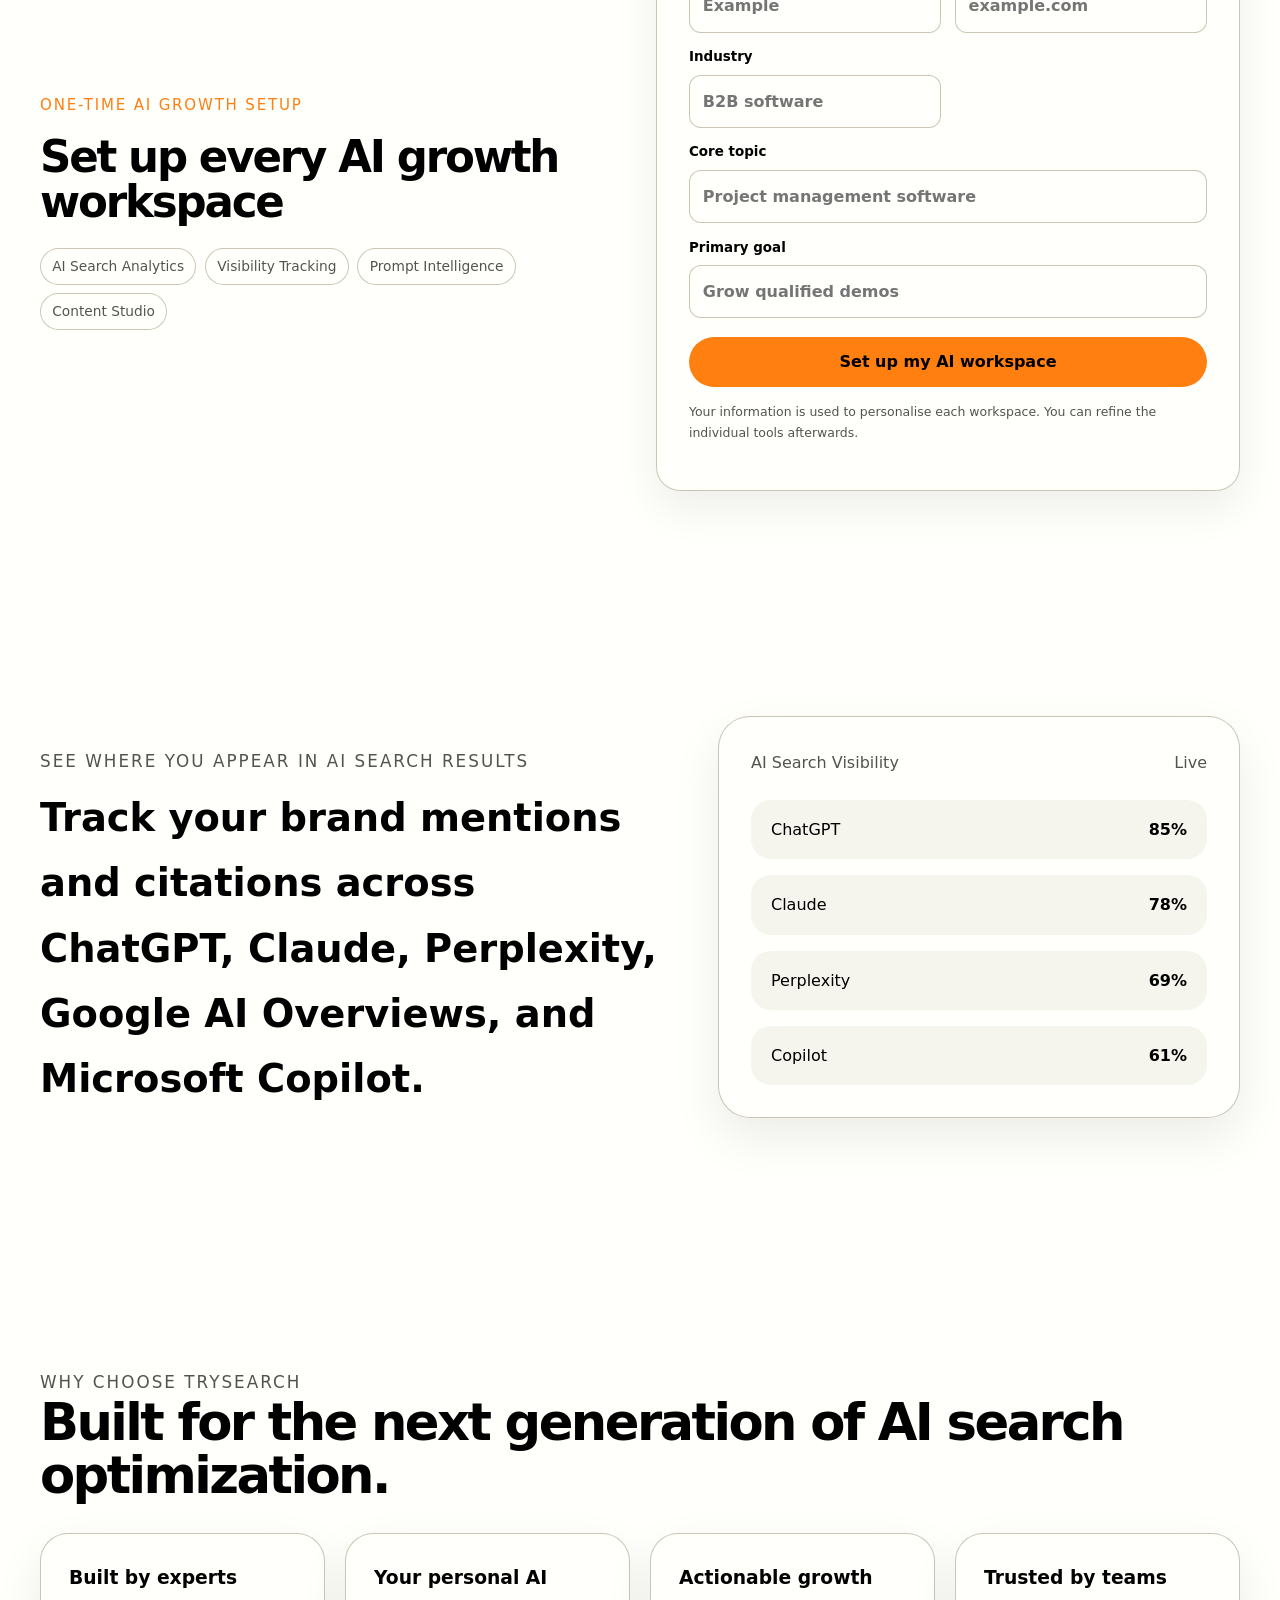
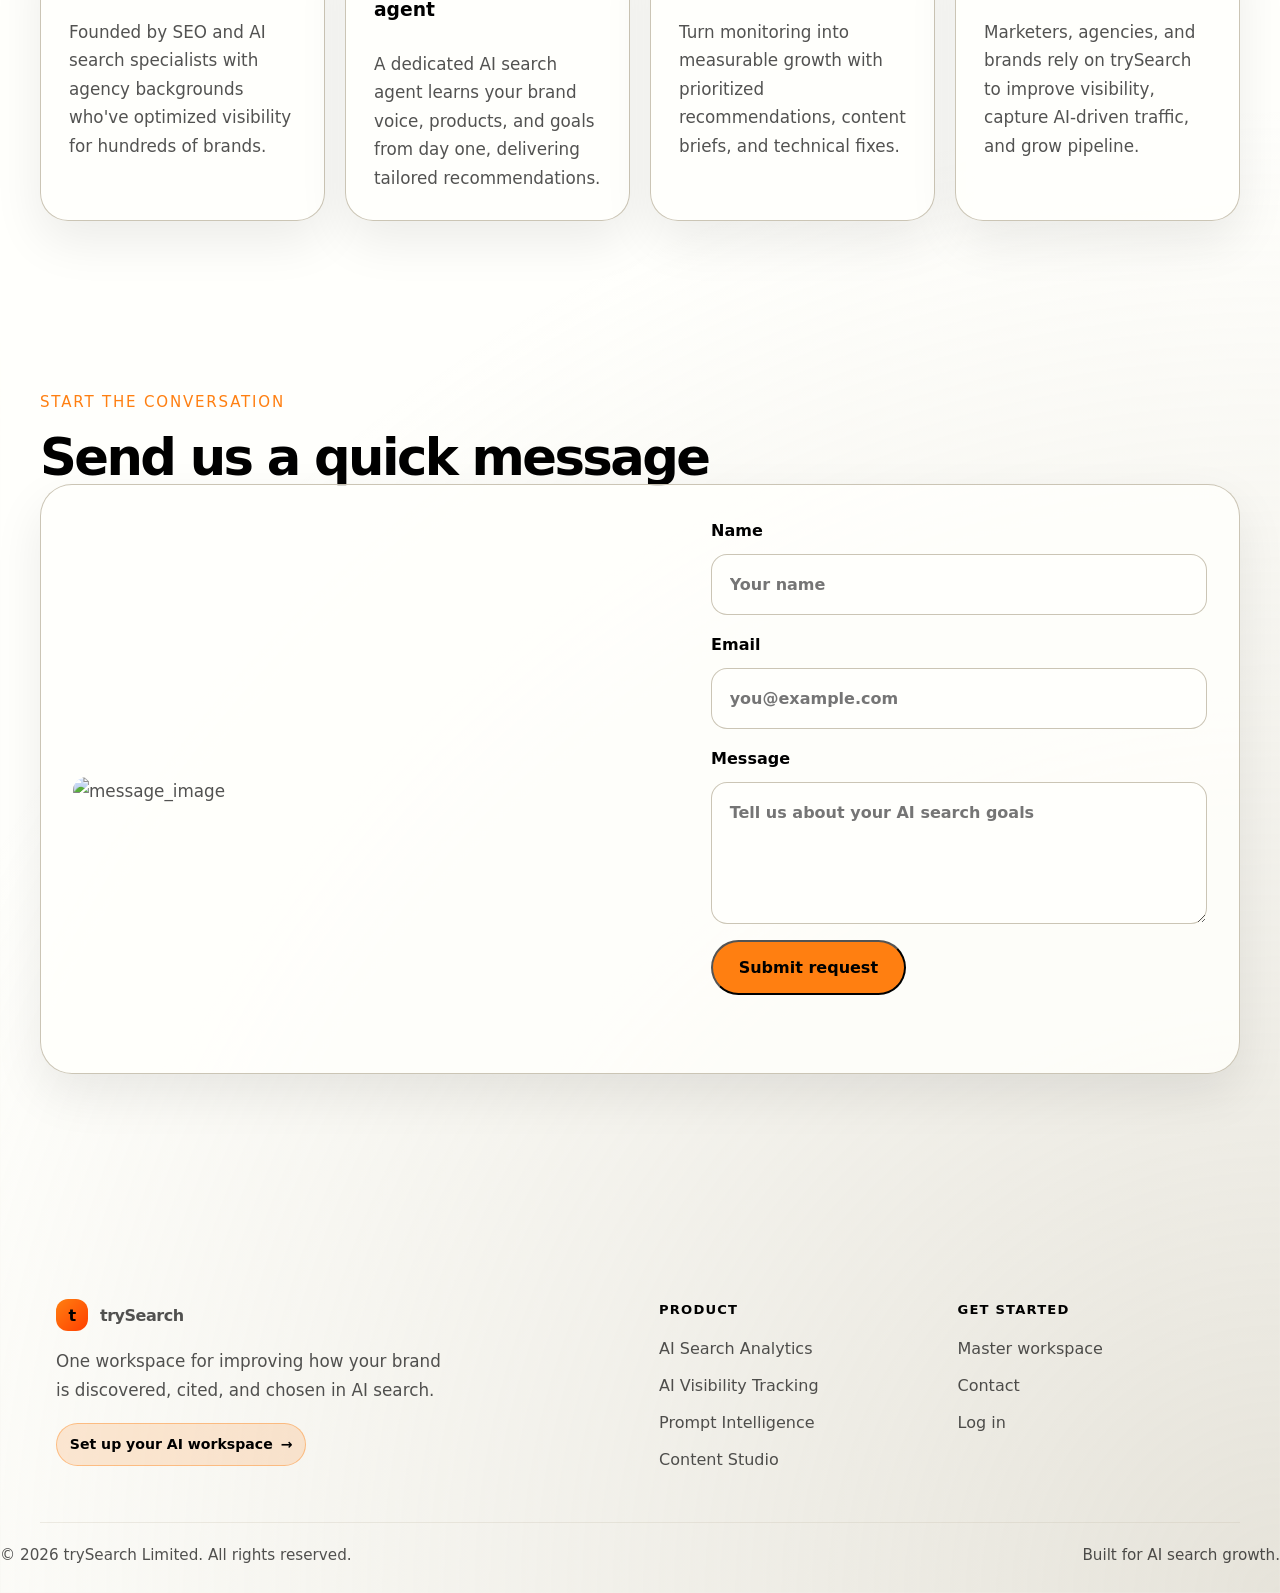
==== commit 2addc20f: "spacing" ====
--- a/index.html
+++ b/index.html
@@ -184,7 +184,7 @@
           </div>
           <p class="form-note" id="master-setup-note" role="status"></p>
         </div>
-      </section>
+      </section><br><br><br>
 
       <section class="section container section-highlight">
         <div class="highlight-copy">
@@ -205,7 +205,7 @@
             </div>
           </div>
         </div>
-      </section>
+      </section><br><br><br>
 
       <section class="section container why-choose">
         <div class="section-heading">
@@ -230,7 +230,7 @@
             <p>Marketers, agencies, and brands rely on trySearch to improve visibility, capture AI-driven traffic, and grow pipeline.</p>
           </article>
         </div>
-      </section>
+      </section><br><br><br>
 
       <section class="section container contact-section" id="contact">
         <div class="section-heading">
@@ -266,7 +266,7 @@
             <p class="form-note" id="contact-form-note"></p>
           </form>
         </div>
-      </section>
+      </section><br><br><br>
     </main>
 
     <footer class="site-footer">
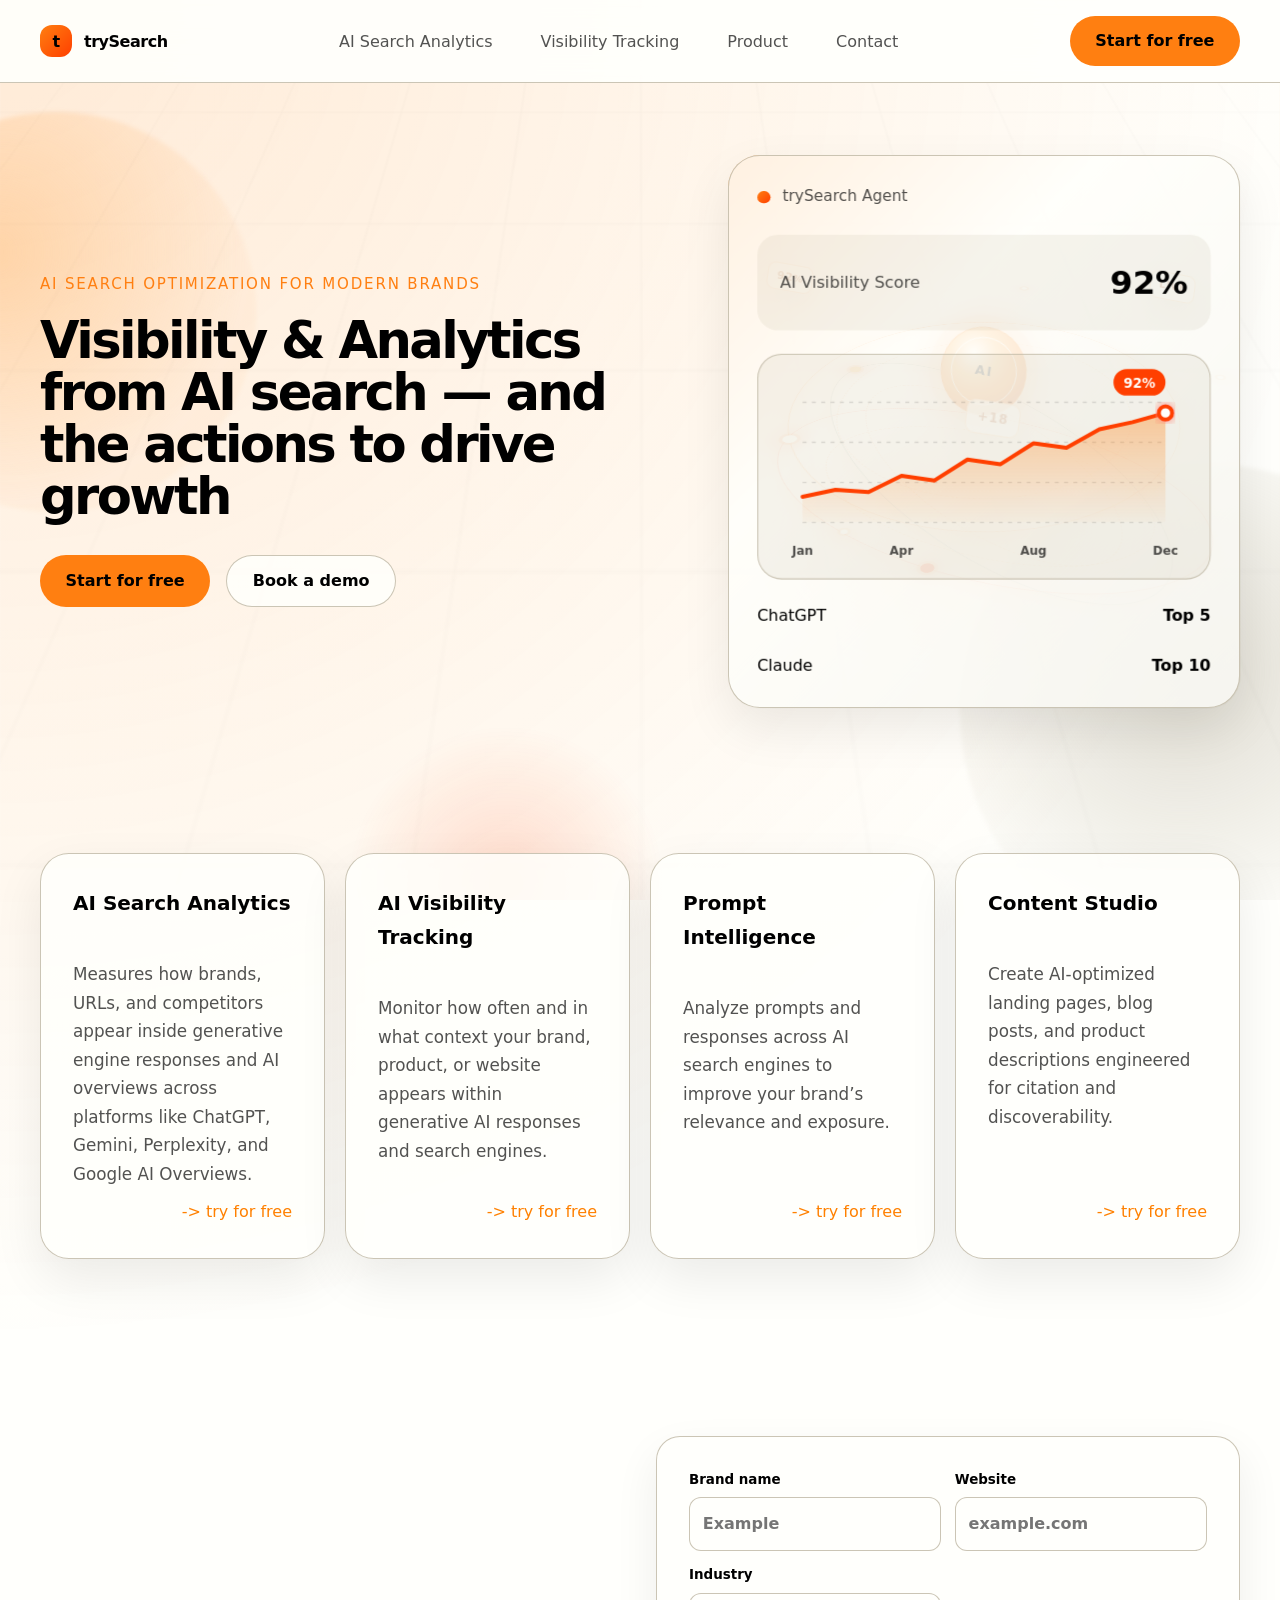
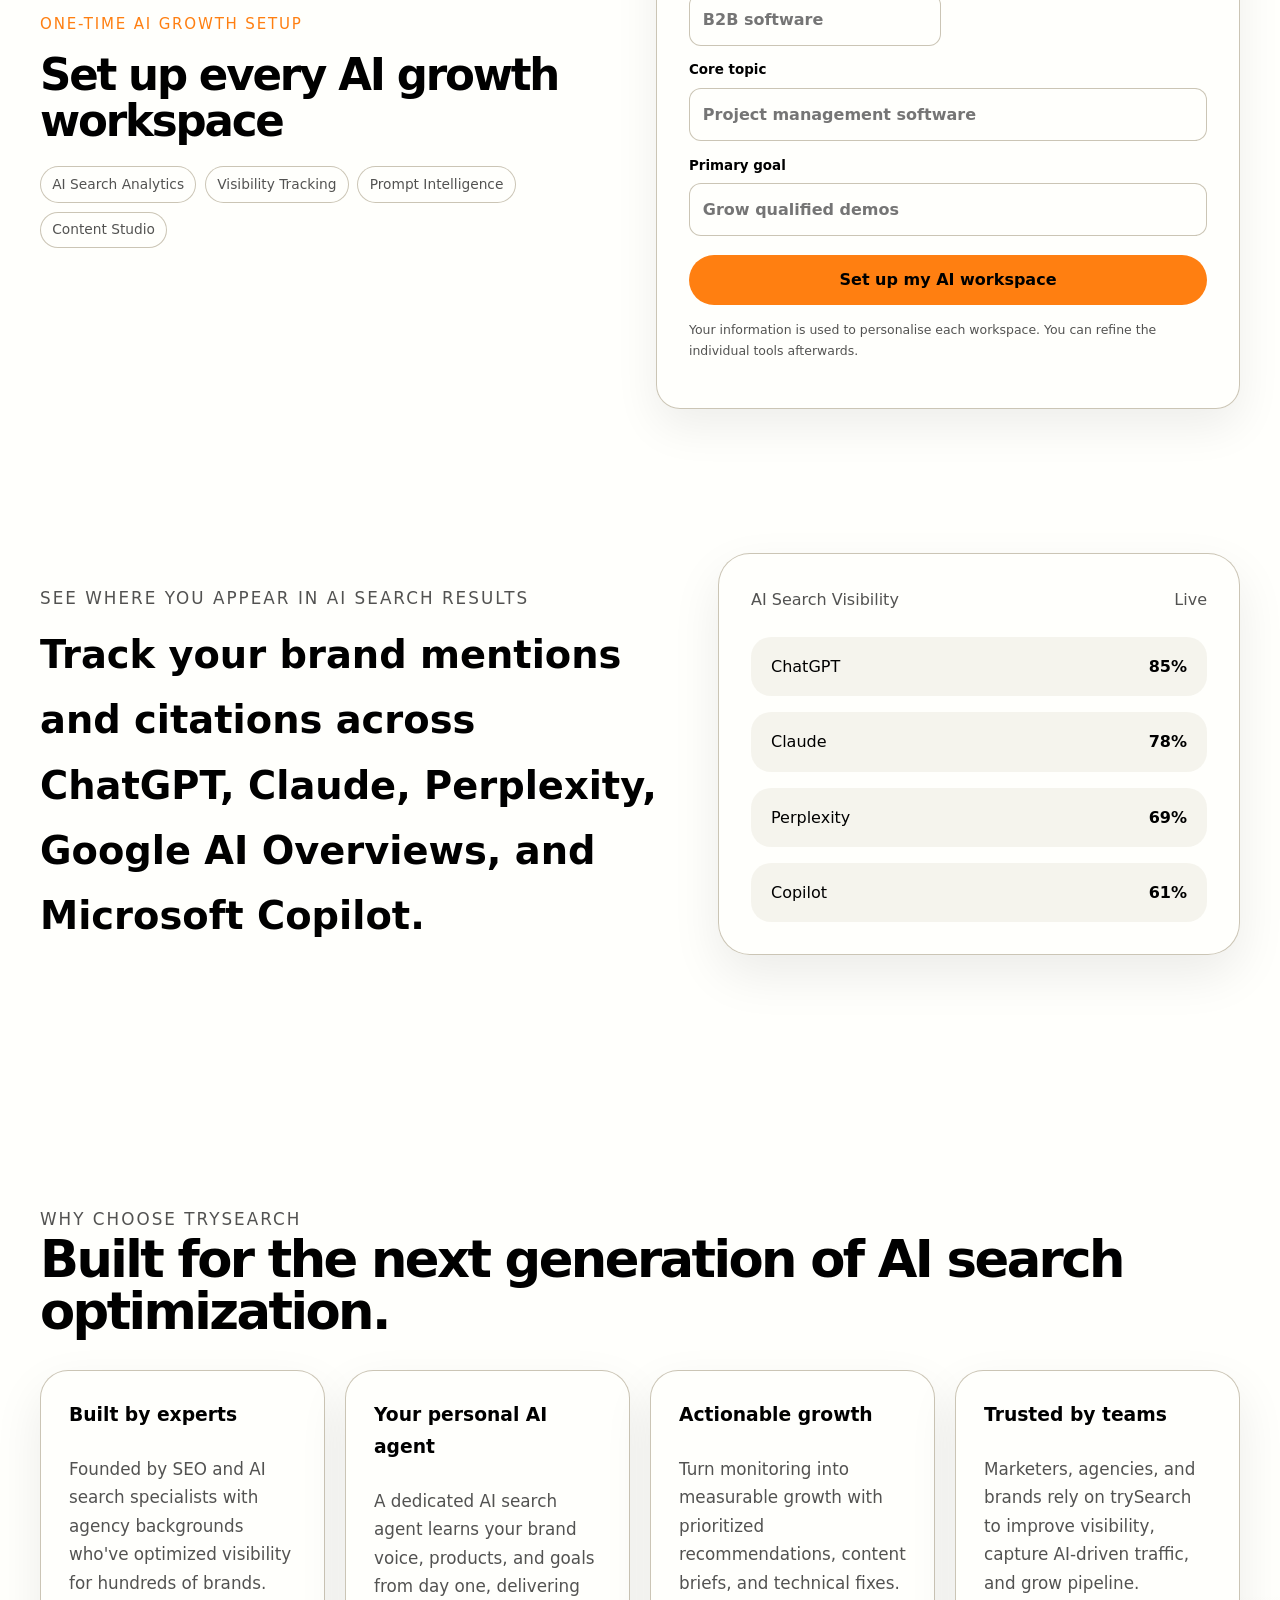
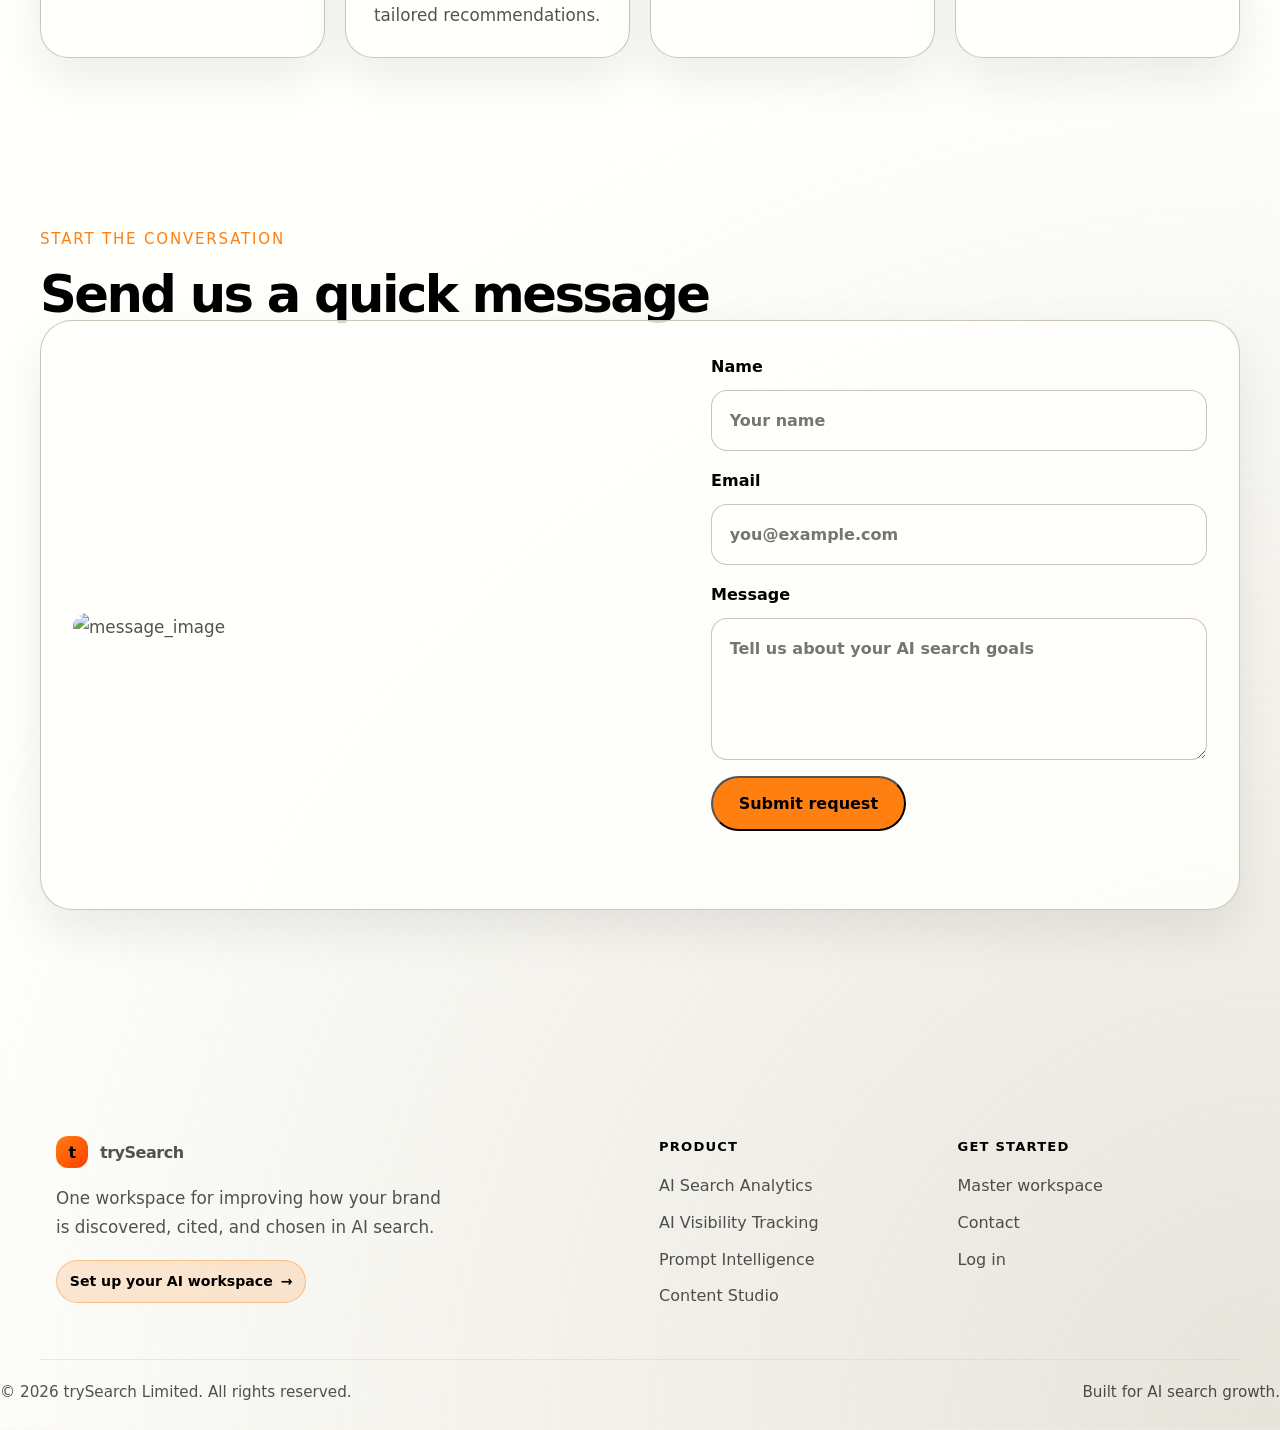
==== commit f94e8e44: "update-max-feature" ====
--- a/index.html
+++ b/index.html
@@ -126,7 +126,7 @@
             </div>
           </div>
         </div>
-      </section><br><br><br>
+      </section>
 
       <section id="product" class="section container feature-grid">
         <article class="feature-card">
@@ -175,16 +175,9 @@
             <button class="button button-primary" id="master-setup-button" type="submit">Set up my AI workspace</button>
             <p class="master-form-note">Your information is used to personalise each workspace. You can refine the individual tools afterwards.</p>
           </form>
-          <div class="master-ready" id="master-ready" hidden>
-            <span class="empty-icon">✓</span>
-            <p class="eyebrow">Your workspace is ready</p>
-            <h3 id="master-ready-title"></h3>
-            <p>Each product workspace now has a starting point built from your brand brief.</p>
-            <div class="master-ready-links" id="master-ready-links"></div>
-          </div>
           <p class="form-note" id="master-setup-note" role="status"></p>
         </div>
-      </section><br><br><br>
+      </section>
 
       <section class="section container section-highlight">
         <div class="highlight-copy">
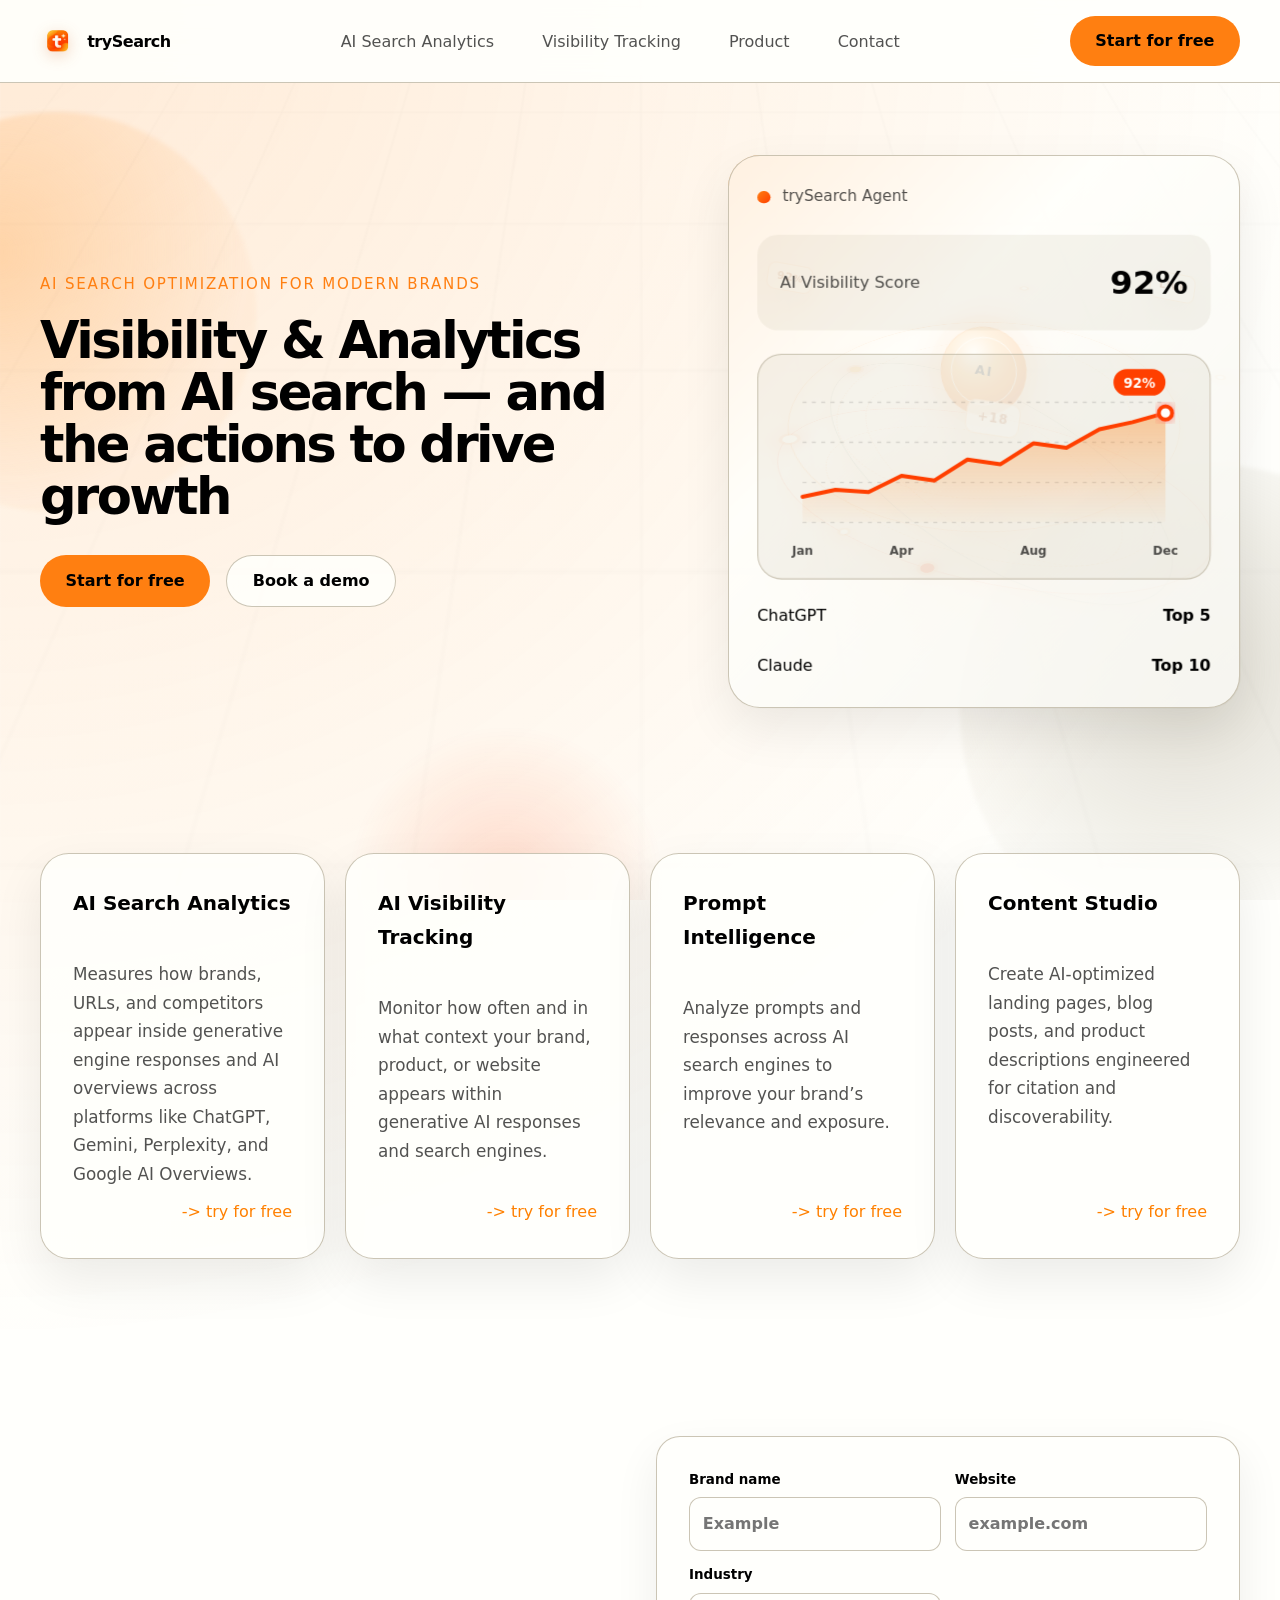
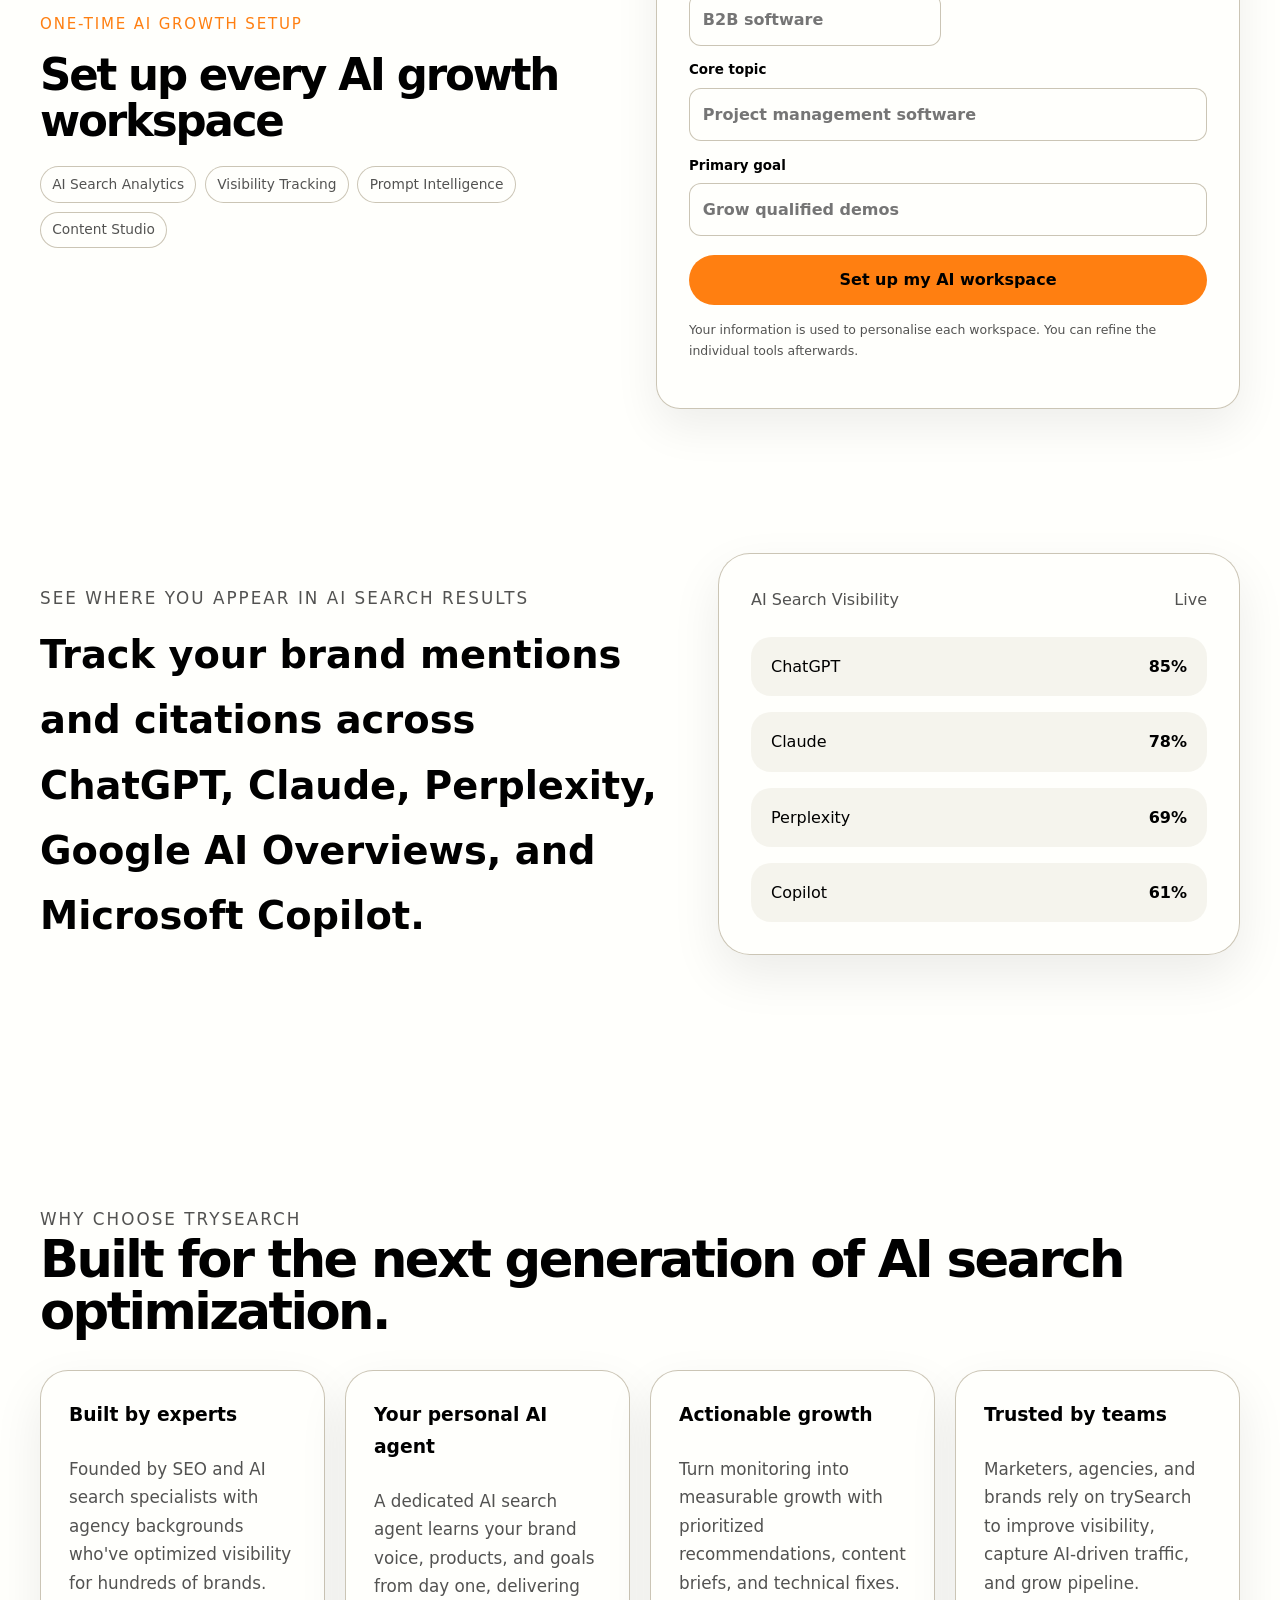
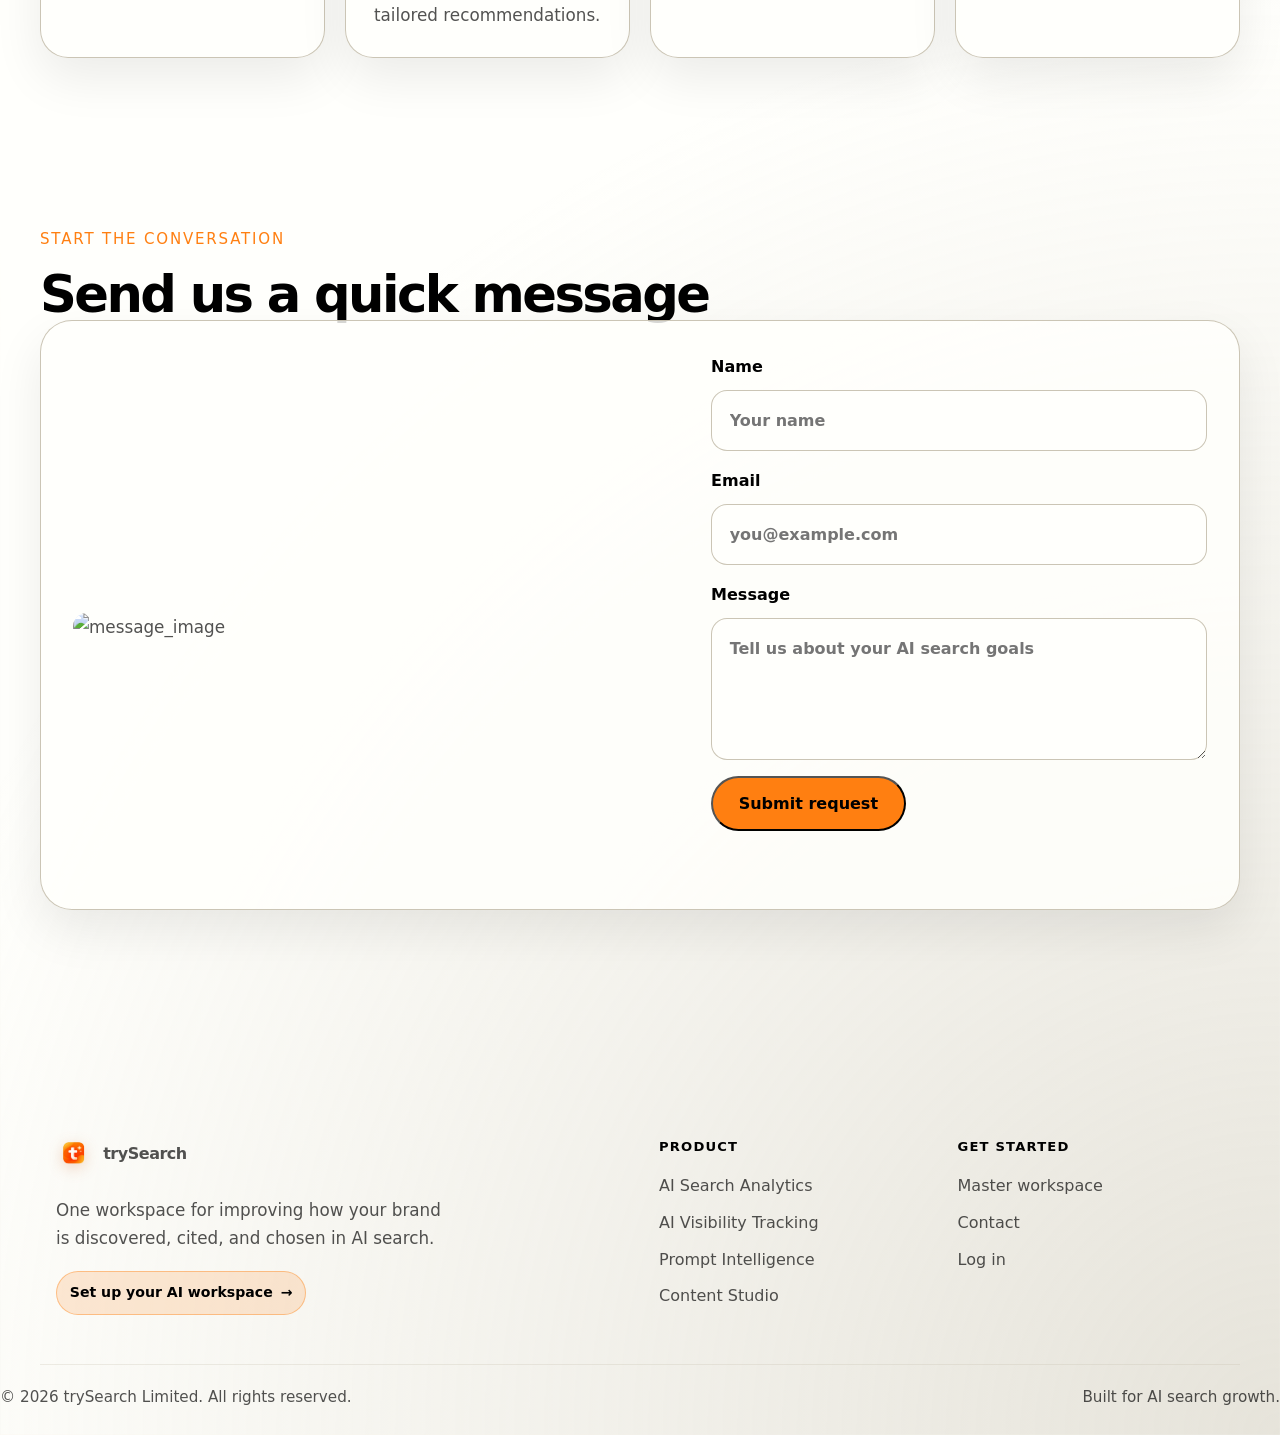
==== commit 2a8cc63a: "logo" ====
--- a/index.html
+++ b/index.html
@@ -8,7 +8,7 @@
     <meta name="apple-mobile-web-app-title" content="trySearch" />
     <title>trySearch — AI Search Visibility & Analytics Platform</title>
     <link rel="manifest" href="/manifest.webmanifest" />
-    <link rel="apple-touch-icon" href="/pwa-icon.svg" />
+    <link rel="apple-touch-icon" href="/trysearch-logo.png" />
     <link rel="stylesheet" href="styles.css" />
   </head>
   <body class="home-page">
@@ -22,7 +22,7 @@
     <header class="site-header"> 
       <div class="container header-inner">
         <a href="/" class="brand">
-          <span class="brand-mark">t</span>
+          <img class="brand-logo" src="/trysearch-logo.png" alt="" />
           <span class="brand-name">trySearch</span>
         </a>
         <nav class="site-nav">
@@ -266,7 +266,7 @@
       <div class="container footer-grid">
         <div class="footer-brand-block">
           <a href="/" class="brand-footer">
-            <span class="brand-mark">t</span>
+            <img class="brand-logo" src="/trysearch-logo.png" alt="" />
             <span class="brand-name">trySearch</span>
           </a>
           <p>One workspace for improving how your brand is discovered, cited, and chosen in AI search.</p>
--- a/styles.css
+++ b/styles.css
@@ -93,16 +93,13 @@
   letter-spacing: -0.03em;
 }
 
-.brand-mark {
-  display: inline-flex;
-  width: 2rem;
-  height: 2rem;
-  align-items: center;
-  justify-content: center;
-  border-radius: 0.75rem;
-  background: linear-gradient(135deg, var(--vivid-tangerine), var(--blazing-flame));
-  color: var(--black);
-  font-weight: 700;
+.brand-logo {
+  display: block;
+  flex: 0 0 auto;
+  width: 2.2rem;
+  height: 2.2rem;
+  object-fit: contain;
+  filter: drop-shadow(0 0.25rem 0.45rem rgba(201, 71, 0, 0.22));
 }
 
 .site-nav {
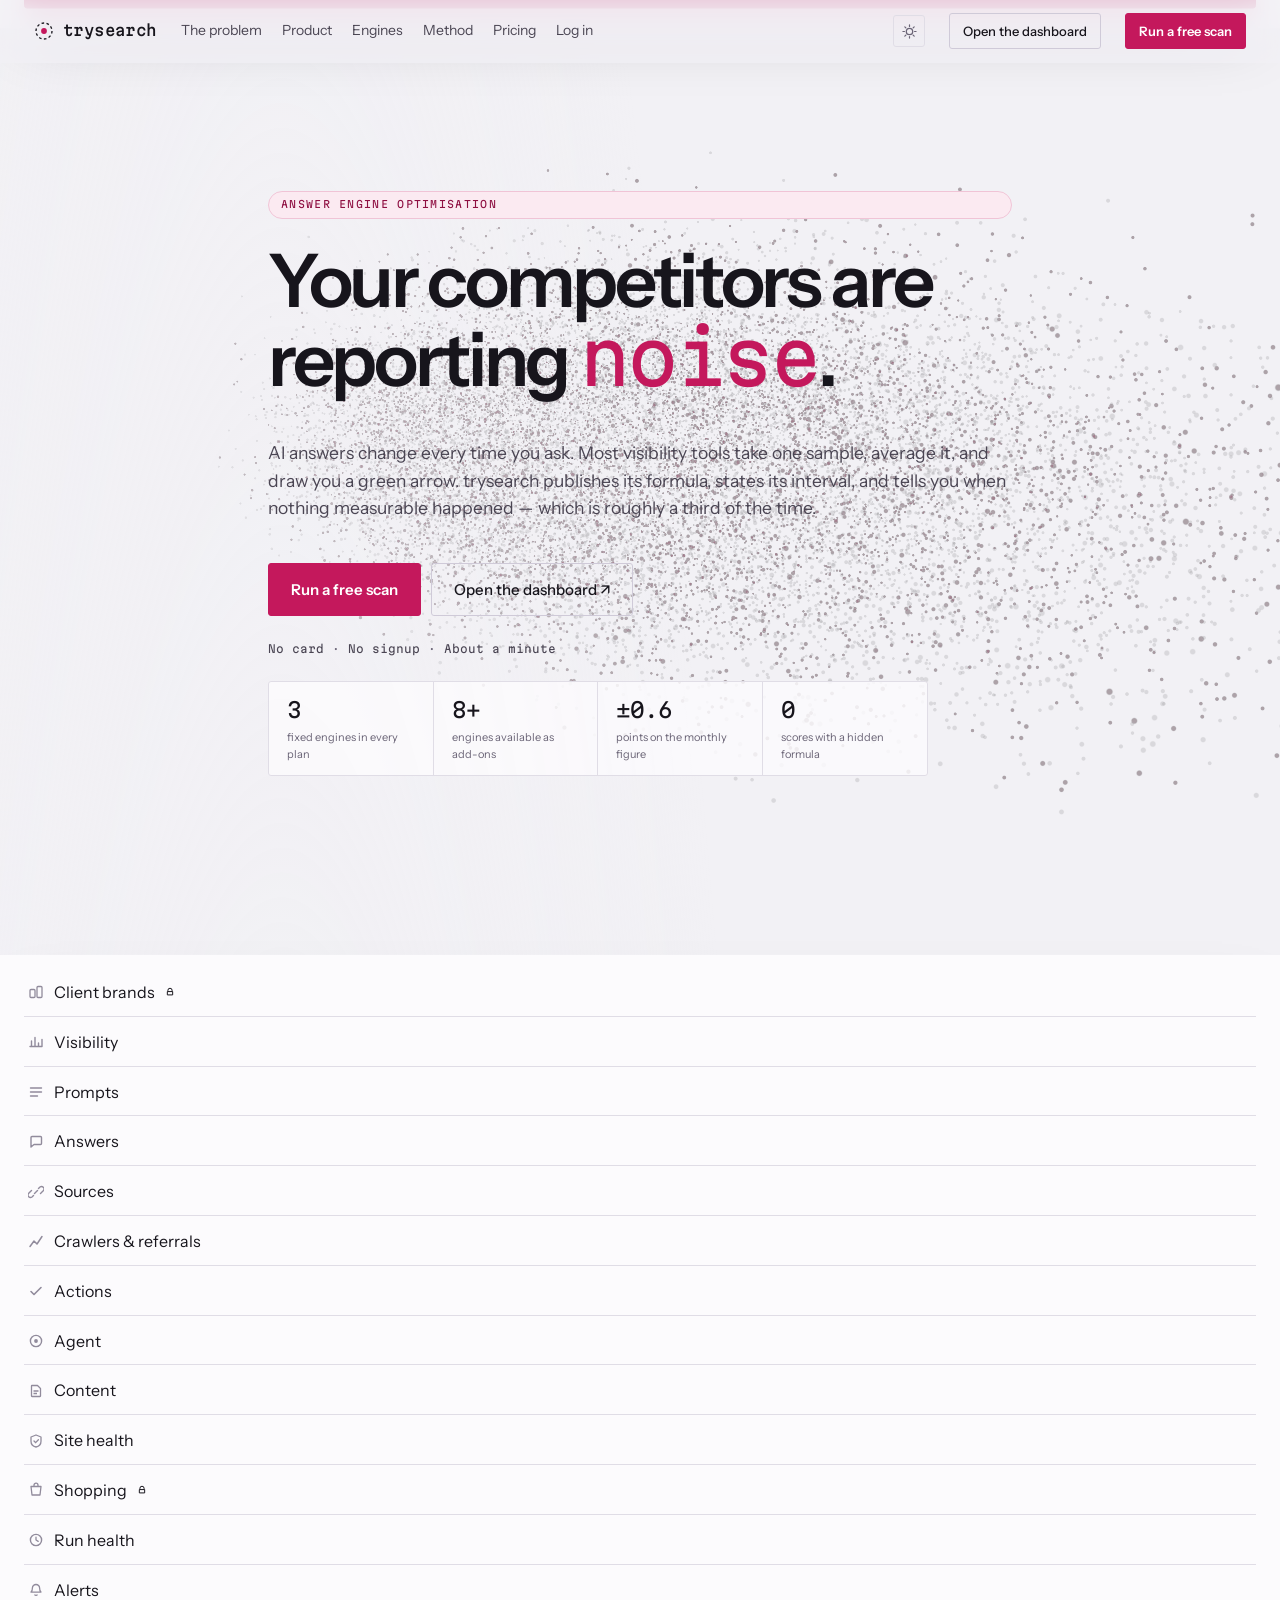
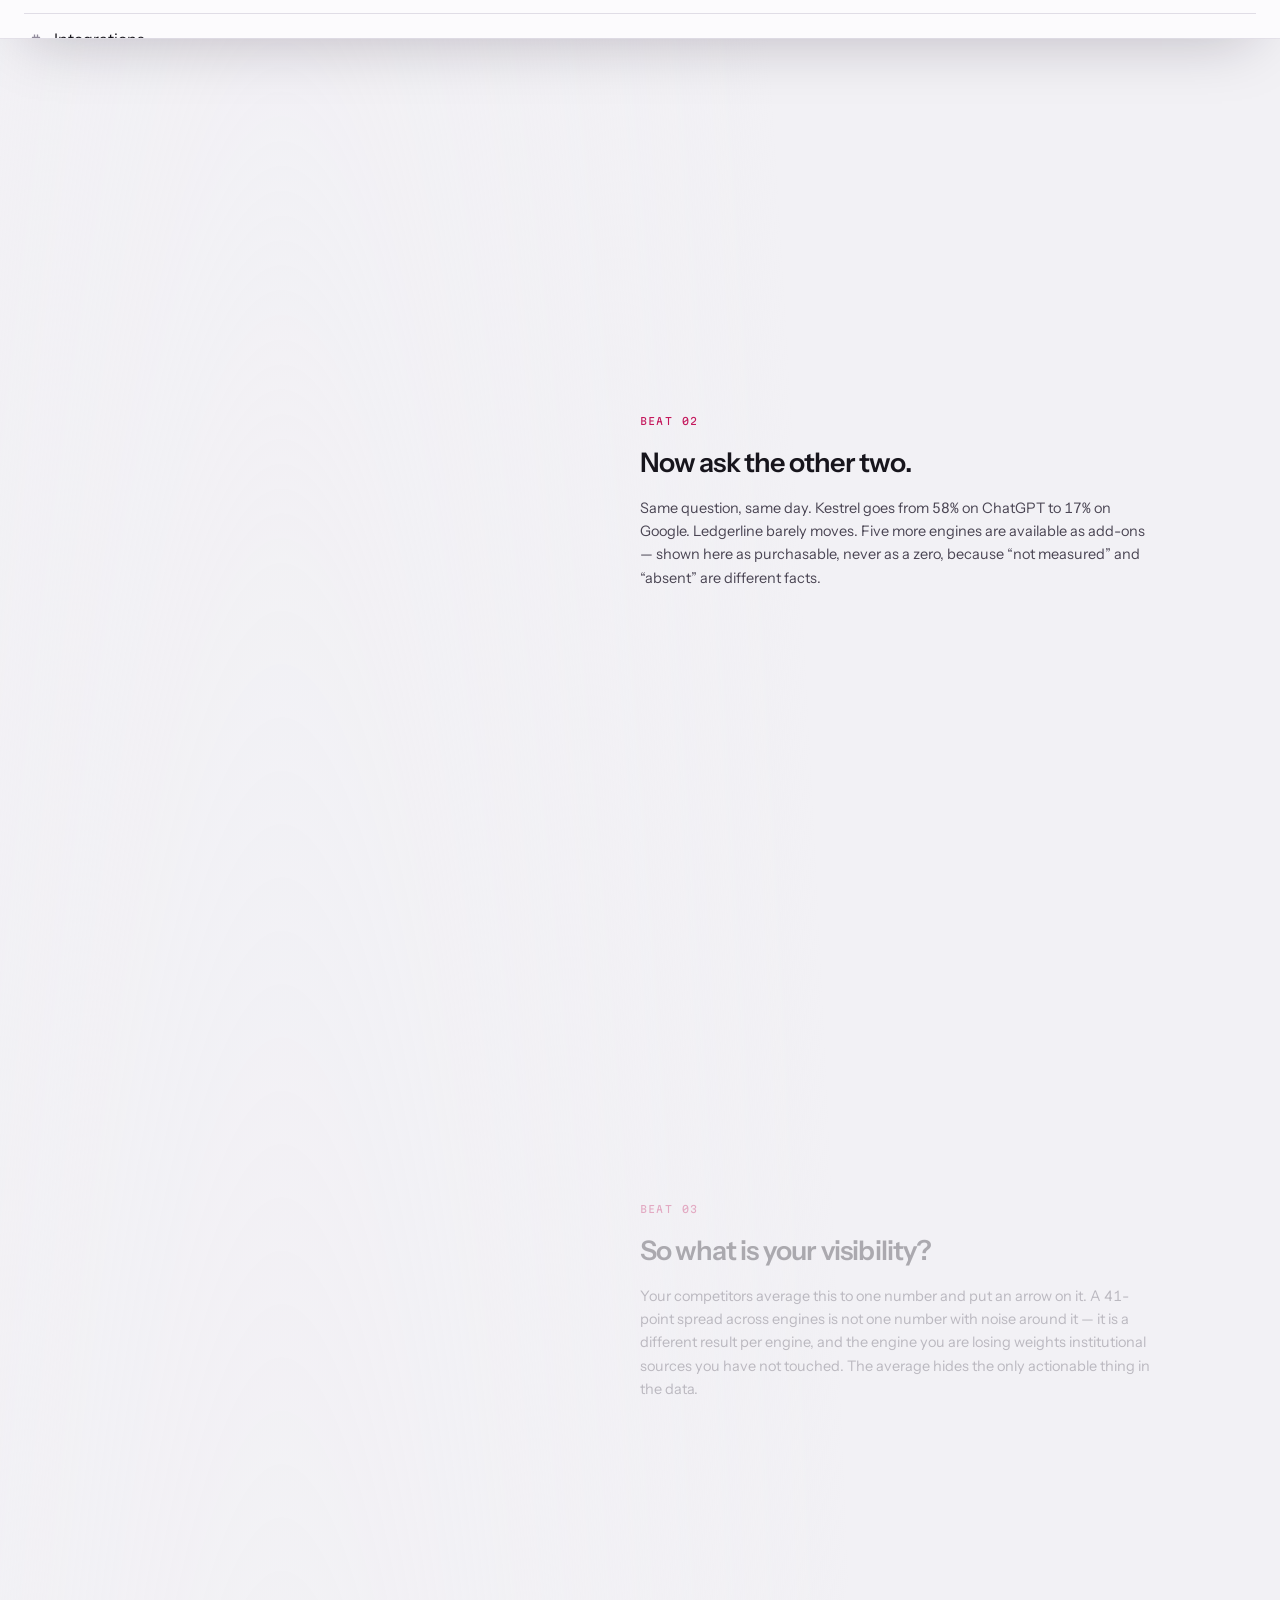
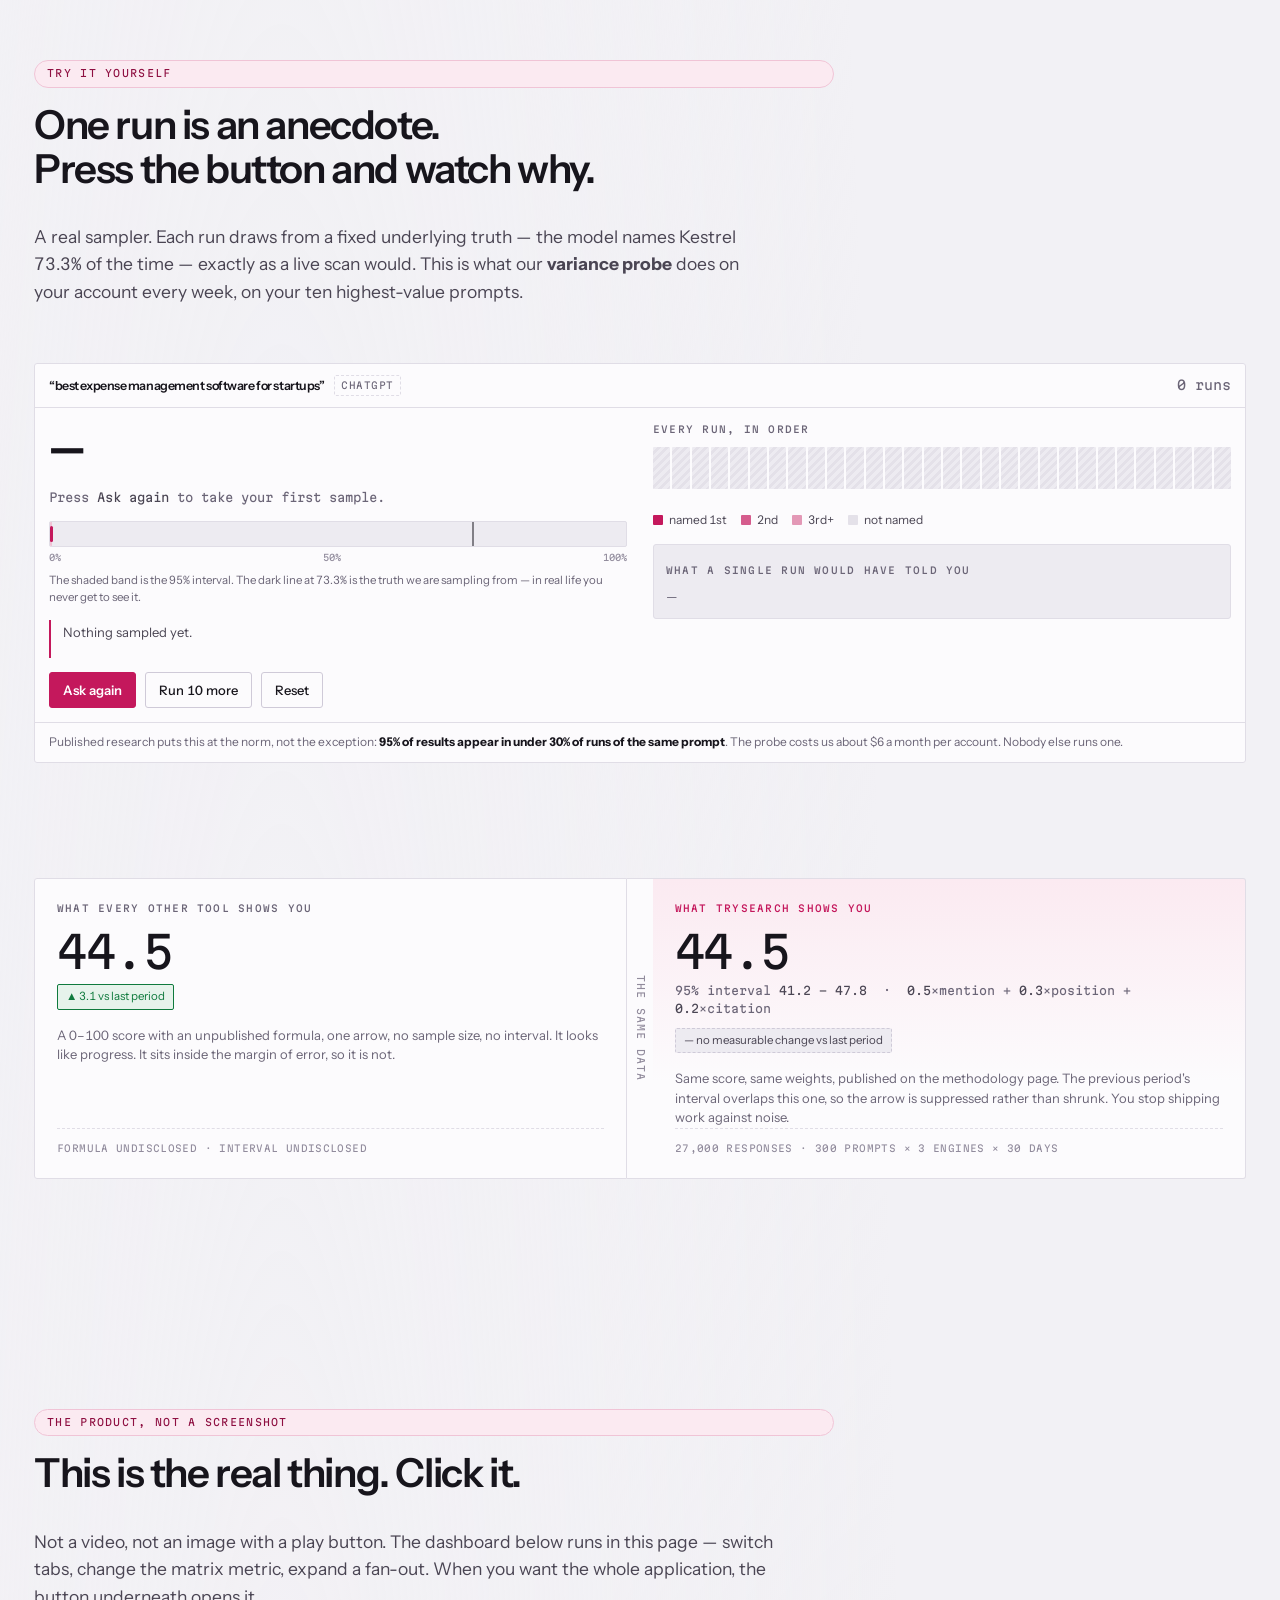
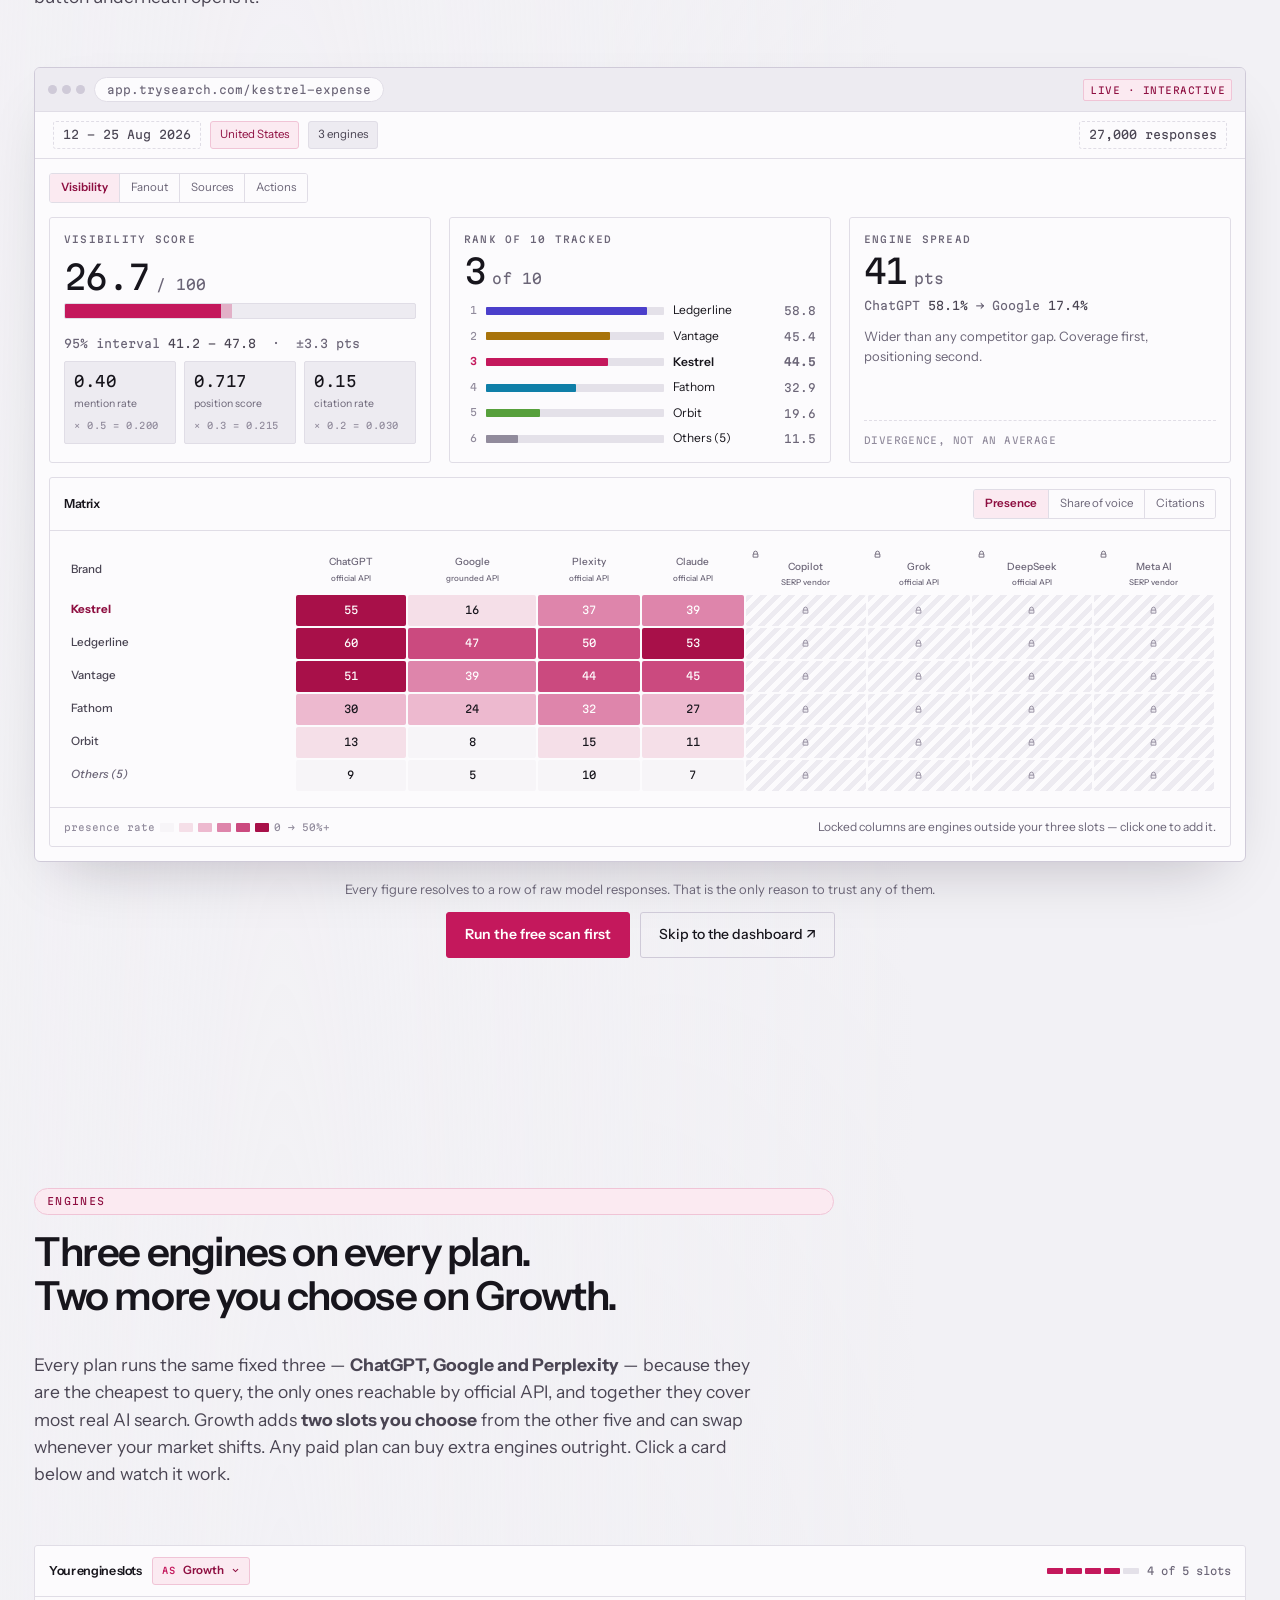
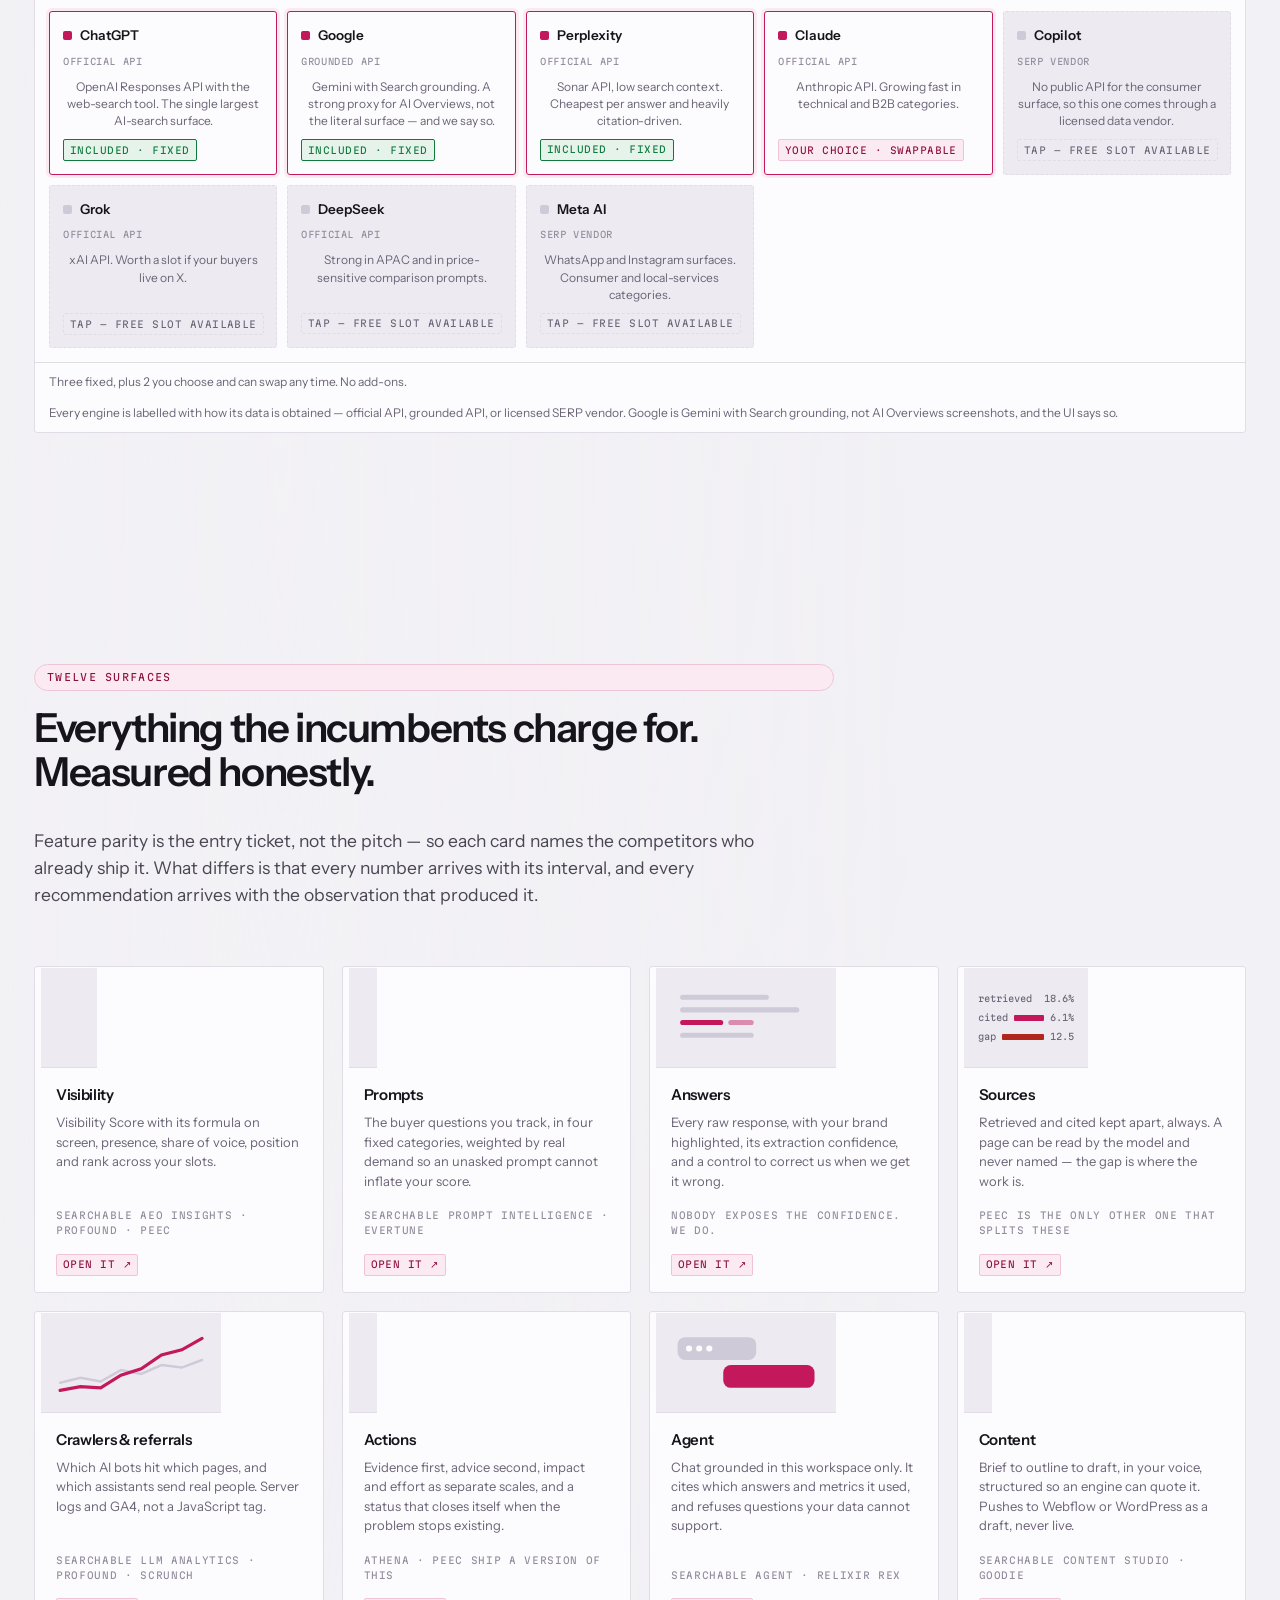
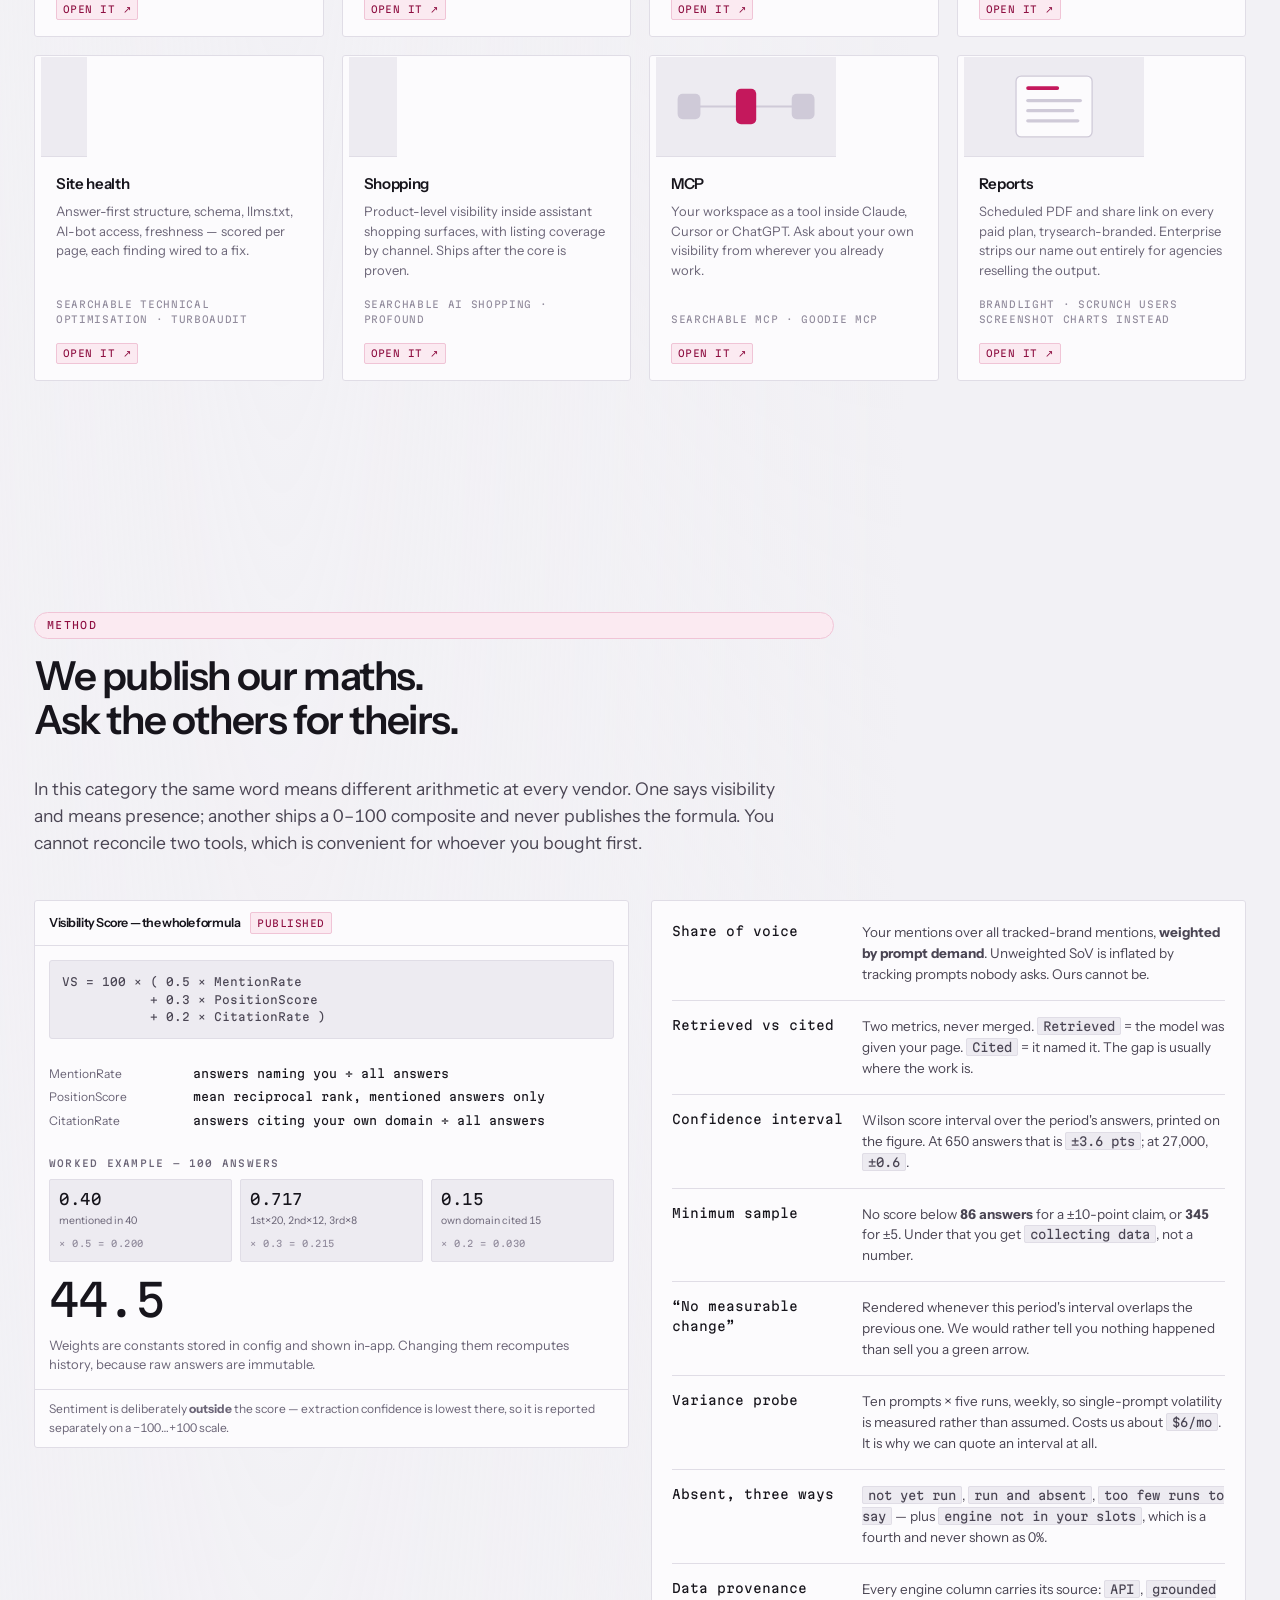
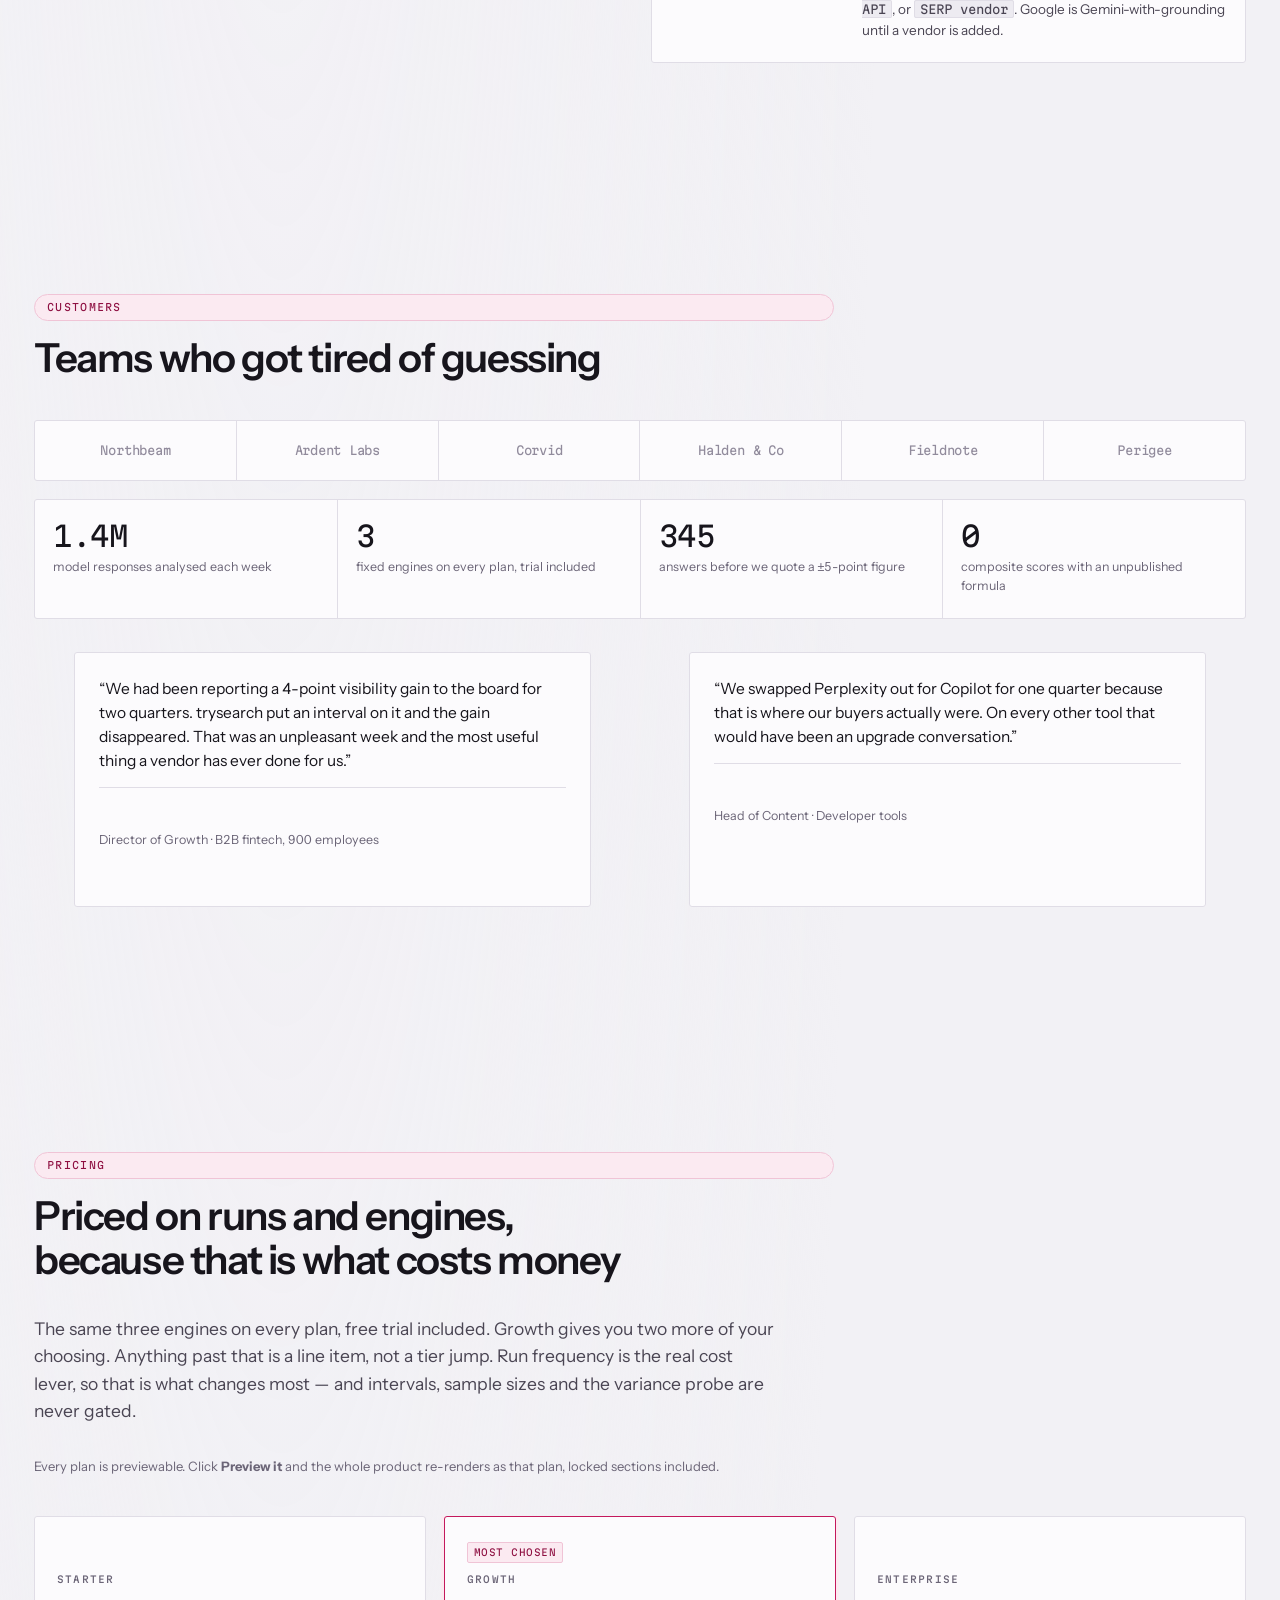
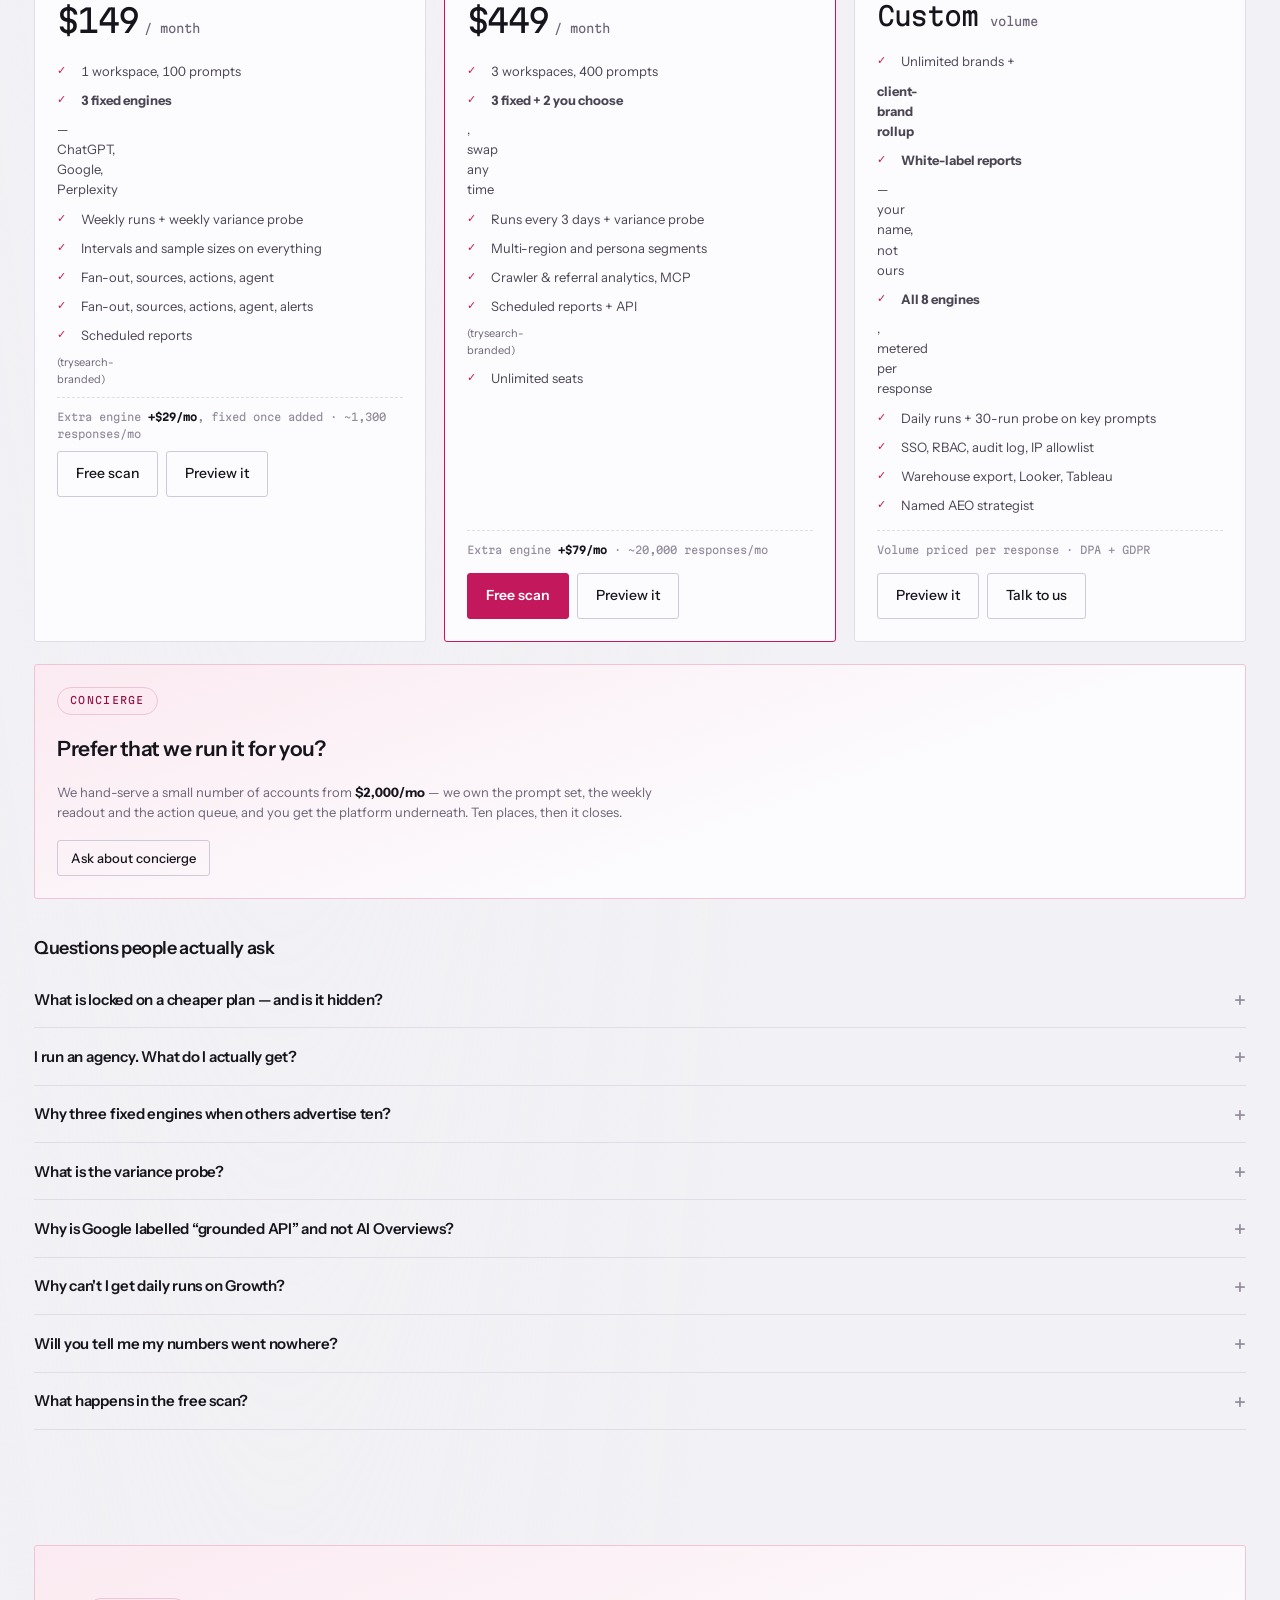
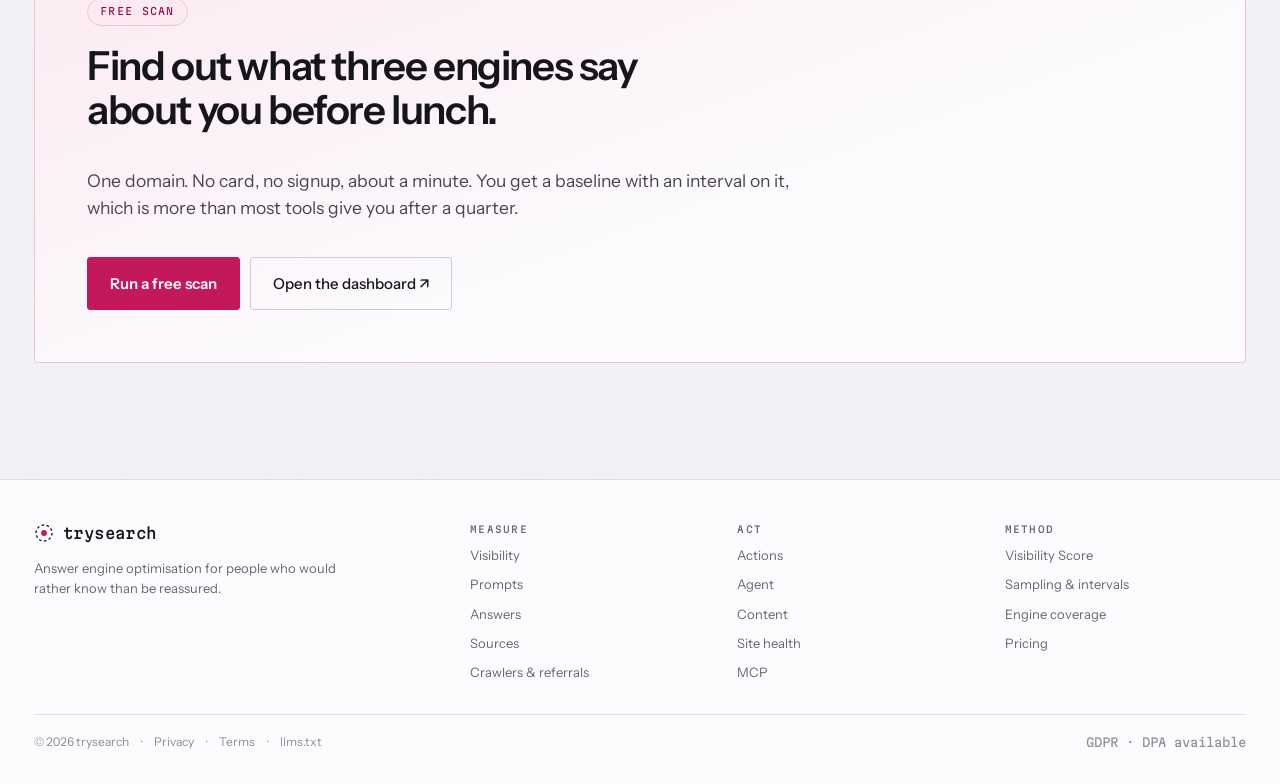
==== commit 09c214e4: "Replace the landing page with the new design Swaps index.html for the new trysearch design. It is a " ====
--- a/index.html
+++ b/index.html
@@ -1,321 +1,3907 @@
-<!DOCTYPE html>
+<!doctype html>
 <html lang="en">
-  <head>
-    <meta charset="UTF-8" />
-    <meta name="viewport" content="width=device-width, initial-scale=1.0" />
-    <meta name="theme-color" content="#ff7f11" />
-    <meta name="apple-mobile-web-app-capable" content="yes" />
-    <meta name="apple-mobile-web-app-title" content="trySearch" />
-    <title>trySearch — AI Search Visibility & Analytics Platform</title>
-    <link rel="manifest" href="/manifest.webmanifest" />
-    <link rel="apple-touch-icon" href="/trysearch-logo.png" />
-    <link rel="stylesheet" href="styles.css" />
-  </head>
-  <body class="home-page">
-    <div class="ambient-scene" aria-hidden="true">
-      <canvas id="three-home-canvas" class="three-home-canvas"></canvas>
-      <span class="ambient-orb ambient-orb-one"></span>
-      <span class="ambient-orb ambient-orb-two"></span>
-      <span class="ambient-orb ambient-orb-three"></span>
-      <span class="ambient-grid"></span>
+<head>
+<meta charset="utf-8">
+<meta name="viewport" content="width=device-width, initial-scale=1">
+<title>trysearch</title>
+  <meta name="description" content="See whether ChatGPT, Gemini, Perplexity and Claude mention your brand when buyers ask. Tracked prompts, real citations, and a visibility score that shows its confidence interval.">
+  <meta name="theme-color" content="#ff7f11">
+  <meta name="apple-mobile-web-app-capable" content="yes">
+  <meta name="apple-mobile-web-app-title" content="trySearch">
+  <link rel="manifest" href="/manifest.webmanifest">
+  <link rel="apple-touch-icon" href="/trysearch-logo.png">
+  <link rel="preconnect" href="https://fonts.googleapis.com">
+<link rel="preconnect" href="https://fonts.gstatic.com" crossorigin>
+<link rel="stylesheet" href="https://fonts.googleapis.com/css2?family=Instrument+Sans:ital,wght@0,400..700;1,400..600&family=Martian+Mono:wght@300;400;500;600&display=swap">
+</head>
+<body>
+<style>
+/* ══════════════════════════════════════════════════════════════════════
+   trysearch — one file: marketing site → onboarding → product app
+   Light palette on bare :root. Dark redefines TOKENS ONLY.
+   No component rule ever declares a raw colour.
+   ══════════════════════════════════════════════════════════════════════ */
+:root{
+  --ground:#F2F1F5; --surface:#FCFBFD; --surface-2:#EDEBF1; --surface-3:#E4E1E9;
+  --ink:#17151C; --ink-2:#4A4553; --ink-3:#6B6577; --ink-4:#918B9C;
+  --rule:#E0DDE6; --rule-2:#CFCAD8;
+  --brand:#C4185C; --brand-ink:#8E0F41; --brand-wash:#FBEAF1; --brand-edge:#F0C4D6;
+  --s1:#C4185C; --s2:#4B3FCB; --s3:#A8730B; --s4:#0F7FA8; --s5:#57A03C;
+  --q0:#F7F5F8; --q1:#F5DFE8; --q2:#EDB9CF; --q3:#DE85AB; --q4:#CB4A7F; --q5:#A81049;
+  --good:#0F7A3D; --good-wash:#E6F3EB;
+  --warn:#9A6400; --warn-wash:#F7EFDF;
+  --crit:#B0281B; --crit-wash:#F9EAE8;
+  --pt-a:23,21,28; --pt-b:196,24,92; --pt-alpha:.58;
+  --shadow:0 26px 60px -28px rgba(20,10,30,.26);
+  --font-ui:'Instrument Sans','Helvetica Neue',Arial,sans-serif;
+  --font-data:'Martian Mono',ui-monospace,'SF Mono',Menlo,monospace;
+  --r:3px; --gut:24px; --rail:236px;
+  --ease:cubic-bezier(.22,.72,.28,1);
+  color-scheme:light;
+}
+@media (prefers-color-scheme:dark){:root:not([data-theme="light"]){
+  --ground:#0F0E13; --surface:#17161D; --surface-2:#1E1D26; --surface-3:#282631;
+  --ink:#ECEAF1; --ink-2:#BDB8C7; --ink-3:#948EA1; --ink-4:#6E687C;
+  --rule:#282631; --rule-2:#38353F;
+  --brand:#DB4A80; --brand-ink:#F2739F; --brand-wash:#2A1720; --brand-edge:#4A2434;
+  --s1:#DB4A80; --s2:#7B74DB; --s3:#B5852B; --s4:#1D97BE; --s5:#5AA544;
+  --q0:#1B1A22; --q1:#33202B; --q2:#4E2739; --q3:#77304F; --q4:#A83C67; --q5:#DB4A80;
+  --good:#45B26B; --good-wash:#15281C; --warn:#D19A2E; --warn-wash:#2A2114;
+  --crit:#E5645A; --crit-wash:#2C1917;
+  --pt-a:214,209,228; --pt-b:229,88,140; --pt-alpha:.92;
+  --shadow:0 26px 60px -26px rgba(0,0,0,.6);
+  color-scheme:dark;
+}}
+:root[data-theme="dark"]{
+  --ground:#0F0E13; --surface:#17161D; --surface-2:#1E1D26; --surface-3:#282631;
+  --ink:#ECEAF1; --ink-2:#BDB8C7; --ink-3:#948EA1; --ink-4:#6E687C;
+  --rule:#282631; --rule-2:#38353F;
+  --brand:#DB4A80; --brand-ink:#F2739F; --brand-wash:#2A1720; --brand-edge:#4A2434;
+  --s1:#DB4A80; --s2:#7B74DB; --s3:#B5852B; --s4:#1D97BE; --s5:#5AA544;
+  --q0:#1B1A22; --q1:#33202B; --q2:#4E2739; --q3:#77304F; --q4:#A83C67; --q5:#DB4A80;
+  --good:#45B26B; --good-wash:#15281C; --warn:#D19A2E; --warn-wash:#2A2114;
+  --crit:#E5645A; --crit-wash:#2C1917;
+  --pt-a:214,209,228; --pt-b:229,88,140; --pt-alpha:.92;
+  --shadow:0 26px 60px -26px rgba(0,0,0,.6);
+  color-scheme:dark;
+}
+
+*{box-sizing:border-box}
+[hidden]{display:none !important}
+html{overflow-x:clip;scroll-behavior:smooth}
+body{margin:0;background:var(--ground);color:var(--ink);font-family:var(--font-ui);
+  font-size:15px;line-height:1.55;-webkit-font-smoothing:antialiased;
+  font-variant-numeric:tabular-nums;overflow-x:clip}
+a{color:inherit;text-decoration:none}
+button{font:inherit;color:inherit}
+:focus-visible{outline:2px solid var(--brand);outline-offset:3px;border-radius:2px}
+svg{display:block}
+@media (prefers-reduced-motion:reduce){*{animation-duration:.01ms !important;
+  animation-iteration-count:1 !important;transition-duration:.01ms !important;scroll-behavior:auto}}
+
+/* ─────────── type utilities ─────────── */
+.mono{font-family:var(--font-data);font-variant-numeric:tabular-nums}
+.lbl{font-family:var(--font-data);font-size:9.5px;font-weight:500;letter-spacing:.13em;
+  text-transform:uppercase;color:var(--ink-3)}
+.hint{font-size:13px;color:var(--ink-3);line-height:1.5}
+.eyebrow{display:inline-flex;align-items:center;gap:8px;font-family:var(--font-data);font-size:10px;
+  letter-spacing:.13em;text-transform:uppercase;color:var(--brand-ink);background:var(--brand-wash);
+  border:1px solid var(--brand-edge);border-radius:999px;padding:5px 12px}
+h1,h2,h3,h4{margin:0;letter-spacing:-.035em;text-wrap:balance;font-weight:600}
+h1{font-size:clamp(34px,6vw,74px);line-height:1.03;letter-spacing:-.045em}
+h2{font-size:clamp(25px,3.4vw,40px);line-height:1.1}
+h3{font-size:18px;letter-spacing:-.022em}
+h1 em,h2 em{font-style:normal;font-family:var(--font-data);font-weight:400;
+  letter-spacing:-.055em;color:var(--brand)}
+.lede{font-size:clamp(15px,1.4vw,17.5px);color:var(--ink-2);max-width:62ch;line-height:1.56}
+.spacer{flex:1}
+.r{text-align:right}
+
+/* ─────────── 3D stage ─────────── */
+#stage{position:fixed;inset:0;width:100%;height:100%;z-index:0;pointer-events:none;
+  transition:opacity .5s var(--ease)}
+.above{position:relative;z-index:1}
+
+/* ─────────── shared components ─────────── */
+.btn{display:inline-flex;align-items:center;justify-content:center;gap:8px;background:var(--brand);
+  color:#fff;border:1px solid var(--brand);border-radius:var(--r);padding:11px 18px;font-size:14px;
+  font-weight:600;cursor:pointer;white-space:nowrap;
+  transition:background .16s,border-color .16s,transform .18s var(--ease)}
+.btn:hover{background:var(--brand-ink);border-color:var(--brand-ink)}
+.btn.ghost{background:none;color:var(--ink);border-color:var(--rule-2);font-weight:500}
+.btn.ghost:hover{background:var(--surface);border-color:var(--ink-4)}
+.btn.sm{padding:7px 13px;font-size:13px}
+.btn.lg{padding:14px 22px;font-size:15px}
+.btn:disabled{opacity:.42;cursor:not-allowed;transform:none !important}
+.iconbtn{background:none;border:1px solid var(--rule);border-radius:var(--r);width:32px;height:32px;
+  display:grid;place-items:center;cursor:pointer;color:var(--ink-3);flex:none}
+.iconbtn:hover{border-color:var(--rule-2);color:var(--ink)}
+
+.panel{background:var(--surface);border:1px solid var(--rule);border-radius:var(--r)}
+.ph{display:flex;align-items:center;gap:10px;padding:11px 14px;border-bottom:1px solid var(--rule);
+  min-height:44px;flex-wrap:wrap}
+.ph h4{font-size:12.5px;font-weight:600}
+.pb{padding:14px}
+.pf{padding:10px 14px;border-top:1px solid var(--rule);font-size:12px;color:var(--ink-3);
+  display:flex;gap:12px;align-items:center;flex-wrap:wrap}
+.cols{display:grid;gap:18px}
+.c2{grid-template-columns:repeat(2,minmax(0,1fr))}
+.c3{grid-template-columns:repeat(3,minmax(0,1fr))}
+.c4{grid-template-columns:repeat(4,minmax(0,1fr))}
+
+.chip{display:inline-flex;align-items:center;gap:6px;background:var(--surface-2);
+  border:1px solid var(--rule);border-radius:var(--r);padding:4px 9px;font-size:11.5px;
+  color:var(--ink-2);cursor:pointer;white-space:nowrap;transition:border-color .15s}
+.chip:hover{border-color:var(--rule-2)}
+.chip .lbl{font-size:9px;color:var(--ink-4);letter-spacing:.08em}
+.chip.on{background:var(--brand-wash);border-color:var(--brand-edge);color:var(--brand-ink)}
+.chip.plain{cursor:default;border-style:dashed;background:none}
+.chip.plain:hover{border-color:var(--rule)}
+
+.badge{display:inline-flex;align-items:center;gap:4px;font-family:var(--font-data);font-size:9.5px;
+  letter-spacing:.05em;text-transform:uppercase;padding:2.5px 6px;border-radius:2px;
+  border:1px solid var(--rule);color:var(--ink-2);white-space:nowrap}
+.badge.yes{color:var(--good);border-color:var(--good);background:var(--good-wash)}
+.badge.no{color:var(--crit);border-color:var(--crit);background:var(--crit-wash)}
+.badge.thin{color:var(--ink-3);border-style:dashed}
+.badge.brand{color:var(--brand-ink);border-color:var(--brand-edge);background:var(--brand-wash)}
+.pill{display:inline-flex;align-items:center;gap:5px;font-size:11px;padding:2.5px 9px;
+  border-radius:999px;border:1px solid var(--rule);color:var(--ink-2);background:var(--surface-2)}
+.pill.good{color:var(--good);border-color:var(--good);background:var(--good-wash)}
+.pips{display:inline-flex;gap:2px}
+.pips i{width:5px;height:10px;border-radius:1px;background:var(--surface-3);display:block}
+.pips i.on{background:var(--ink-2)}
+.pips.imp i.on{background:var(--brand)}
+.pips.hard i.on{background:var(--crit)}
+
+.seg{display:inline-flex;border:1px solid var(--rule);border-radius:var(--r);overflow:hidden;
+  align-self:flex-start;max-width:100%}
+.seg button{background:var(--surface);border:0;padding:5px 11px;font-size:11.5px;cursor:pointer;
+  color:var(--ink-3);border-right:1px solid var(--rule);white-space:nowrap}
+.seg button:last-child{border-right:0}
+.seg button[aria-pressed="true"],.seg button[aria-selected="true"]{background:var(--brand-wash);
+  color:var(--brand-ink);font-weight:600}
+
+/* readout */
+.readout{display:flex;flex-direction:column;padding:14px}
+.rval{display:flex;align-items:baseline;gap:7px;margin-top:8px}
+.rval b{font-family:var(--font-data);font-weight:400;font-size:clamp(27px,3vw,33px);
+  letter-spacing:-.05em;line-height:1}
+.rval .u{font-family:var(--font-data);font-size:14px;color:var(--ink-3)}
+.ci{font-family:var(--font-data);font-size:11.5px;color:var(--ink-3);margin-top:8px}
+.ci b{color:var(--ink-2);font-weight:400}
+.verdict{display:inline-flex;align-items:center;gap:5px;margin-top:10px;font-size:11.5px;
+  padding:3px 8px;border-radius:2px;border:1px dashed var(--rule-2);color:var(--ink-2);
+  background:var(--surface-2);align-self:flex-start}
+.verdict.up{color:var(--good);border-style:solid;border-color:var(--good);background:var(--good-wash)}
+.verdict.down{color:var(--crit);border-style:solid;border-color:var(--crit);background:var(--crit-wash)}
+.sample{margin-top:auto;padding-top:12px;border-top:1px dashed var(--rule);font-family:var(--font-data);
+  font-size:9.5px;letter-spacing:.04em;color:var(--ink-4);text-transform:uppercase}
+
+/* ladder */
+.ladder{display:flex;flex-direction:column;gap:7px;margin-top:12px}
+.lrow{display:grid;grid-template-columns:13px 1fr minmax(60px,88px) 46px;gap:9px;align-items:center;
+  font-size:12px}
+.lrow .pos{font-family:var(--font-data);font-size:10px;color:var(--ink-4);text-align:right}
+.lrow .nm{overflow:hidden;text-overflow:ellipsis;white-space:nowrap}
+.lbar{height:8px;background:var(--surface-3);border-radius:1px;overflow:hidden}
+.lbar i{display:block;height:100%;width:0;background:var(--ink-4);border-radius:0 1px 1px 0;
+  transition:width .8s var(--ease)}
+.lrow.you{font-weight:600}
+.lrow.you .lbar i{background:var(--brand)}
+.lrow.you .pos{color:var(--brand)}
+.lval{font-family:var(--font-data);font-size:11px;color:var(--ink-3);text-align:right}
+
+/* ticks / run strip */
+.ticks{display:flex;gap:2px;align-items:stretch;height:34px}
+.tick{flex:1;min-width:3px;border-radius:1px;background:var(--surface-3);
+  transition:background .35s var(--ease),opacity .35s var(--ease),transform .3s var(--ease)}
+.tick.hit{background:var(--brand)}
+.tick.p2{opacity:.7}.tick.p3{opacity:.44}
+.tick.pop{transform:scaleY(1.14)}
+.tick.pending{background:repeating-linear-gradient(135deg,var(--surface-2) 0 3px,var(--surface-3) 3px 6px)}
+.striplegend{display:flex;gap:14px;flex-wrap:wrap;margin-top:12px}
+.lgi{display:inline-flex;align-items:center;gap:6px;font-size:12px;color:var(--ink-2)}
+.sq{width:10px;height:10px;border-radius:1px;flex:none}
+.swl{width:11px;height:3px;border-radius:2px;flex:none}
+
+/* matrix */
+.mx{width:100%;border-collapse:separate;border-spacing:2px;font-size:11.5px}
+.mx th{font-weight:500;color:var(--ink-3);font-size:10px;padding:3px 5px;text-align:center;
+  white-space:nowrap}
+.mx th.rowh{text-align:left;min-width:112px;color:var(--ink-2);font-size:11.5px}
+.mx td{padding:0}
+.cell{width:100%;min-width:40px;height:31px;border:0;border-radius:2px;cursor:pointer;
+  font-family:var(--font-data);font-size:10.5px;color:var(--ink);display:grid;place-items:center;
+  transition:box-shadow .12s,transform .3s var(--ease);opacity:0;transform:scale(.9)}
+.cell.lit{opacity:1;transform:none}
+.cell:hover{box-shadow:inset 0 0 0 2px var(--ink)}
+.mx tr.you th.rowh{font-weight:700;color:var(--brand-ink)}
+.q0{background:var(--q0)}.q1{background:var(--q1)}.q2{background:var(--q2)}
+.q3{background:var(--q3);color:#fff}.q4{background:var(--q4);color:#fff}.q5{background:var(--q5);color:#fff}
+.nodata{background:repeating-linear-gradient(135deg,var(--surface-2) 0 4px,var(--surface) 4px 8px);
+  color:var(--ink-4)}
+.ramp{display:flex;align-items:center;gap:5px;font-family:var(--font-data);font-size:9.5px;
+  color:var(--ink-4);flex-wrap:wrap}
+.ramp i{width:14px;height:9px;border-radius:1px;display:block}
+
+/* tables — reflow to cards on phones */
+.tw{overflow-x:auto;-webkit-overflow-scrolling:touch}
+table.data{width:100%;border-collapse:collapse;font-size:12.5px}
+table.data th{text-align:left;font-family:var(--font-data);font-size:9.5px;font-weight:500;
+  letter-spacing:.08em;text-transform:uppercase;color:var(--ink-3);padding:9px 12px;
+  border-bottom:1px solid var(--rule);white-space:nowrap}
+table.data td{padding:10px 12px;border-bottom:1px solid var(--rule);vertical-align:middle}
+table.data tbody tr:hover{background:var(--surface-2)}
+.tnum{font-family:var(--font-data);font-size:11.5px}
+.sub{font-size:11px;color:var(--ink-3)}
+.rowbtn{background:none;border:0;padding:0;cursor:pointer;color:inherit;display:grid;place-items:center}
+.caret{transition:transform .16s var(--ease);color:var(--ink-4)}
+tr[data-open] .caret{transform:rotate(90deg)}
+.expand{background:var(--surface-2)}
+.expand .inner{padding:11px 12px 14px 32px;display:flex;flex-direction:column;gap:8px}
+.fq{display:flex;gap:9px;align-items:baseline;font-size:12px;padding:5px 9px;background:var(--surface);
+  border-radius:2px;border-left:2px solid var(--brand-edge)}
+.fq .n{font-family:var(--font-data);font-size:9.5px;color:var(--ink-4)}
+.sent{display:inline-flex;align-items:center;gap:6px;font-family:var(--font-data);font-size:11px}
+.sbar{width:34px;height:5px;border-radius:1px;background:var(--surface-3);overflow:hidden;flex:none}
+.sbar i{display:block;height:100%}
+
+/* action card */
+.action{background:var(--surface);border:1px solid var(--rule);border-radius:var(--r);overflow:hidden}
+.ahead{display:flex;align-items:center;gap:9px;padding:10px 14px;border-bottom:1px solid var(--rule);
+  background:var(--surface-2);flex-wrap:wrap}
+.prov{font-family:var(--font-data);font-size:9px;letter-spacing:.09em;text-transform:uppercase;
+  color:var(--ink-4)}
+.evidence{padding:12px 14px;border-bottom:1px dashed var(--rule)}
+.evidence .lbl{color:var(--brand)}
+.evidence ul{margin:8px 0 0;padding:0;list-style:none;display:flex;flex-direction:column;gap:7px}
+.evidence li{display:grid;grid-template-columns:auto 1fr;gap:9px;font-size:12.5px;color:var(--ink-2)}
+.fig{font-family:var(--font-data);font-size:11px;color:var(--ink);background:var(--surface-2);
+  border:1px solid var(--rule);border-radius:2px;padding:0 5px;white-space:nowrap;align-self:start}
+.advice{padding:12px 14px}
+.advice p{margin:5px 0 0;font-size:12.5px;color:var(--ink-2);max-width:72ch}
+.afoot{padding:10px 14px;border-top:1px solid var(--rule);display:flex;align-items:center;gap:10px;
+  flex-wrap:wrap}
+.ie{display:flex;align-items:center;gap:8px;font-family:var(--font-data);font-size:10px;color:var(--ink-3)}
+.empty{padding:20px;text-align:center;border:1px dashed var(--rule-2);border-radius:var(--r);
+  background:var(--surface-2)}
+.empty p{margin:7px auto 0;max-width:46ch;font-size:12px;color:var(--ink-3)}
+
+/* ─────────── reveals & counters (restrained) ─────────── */
+.rv{opacity:0;transform:translateY(16px);transition:opacity .55s var(--ease),transform .55s var(--ease)}
+.rv.in{opacity:1;transform:none}
+.stag>*{opacity:0;transform:translateY(14px);transition:opacity .5s var(--ease),transform .5s var(--ease)}
+.stag.in>*{opacity:1;transform:none}
+.stag.in>*:nth-child(1){transition-delay:0s}
+.stag.in>*:nth-child(2){transition-delay:.07s}
+.stag.in>*:nth-child(3){transition-delay:.14s}
+.stag.in>*:nth-child(4){transition-delay:.21s}
+.stag.in>*:nth-child(5){transition-delay:.28s}
+.stag.in>*:nth-child(6){transition-delay:.35s}
+.stag.in>*:nth-child(7){transition-delay:.42s}
+.stag.in>*:nth-child(8){transition-delay:.49s}
+@media (prefers-reduced-motion:reduce){.rv,.stag>*{opacity:1;transform:none}
+  .cell{opacity:1;transform:none}}
+.drawline{stroke-dasharray:var(--len);stroke-dashoffset:var(--len);
+  transition:stroke-dashoffset 1.15s var(--ease)}
+.drawline.in{stroke-dashoffset:0}
+
+/* ══════════════════════ SITE (marketing) ══════════════════════ */
+.wrap{max-width:1260px;margin:0 auto;padding:0 var(--gut)}
+.sec{padding:clamp(64px,9vw,124px) 0;position:relative}
+.sechead{max-width:min(800px,100%);display:flex;flex-direction:column;gap:15px;margin-bottom:40px}
+
+.nav{position:sticky;top:0;z-index:60;backdrop-filter:blur(14px);
+  background:color-mix(in srgb, var(--ground) 80%, transparent);
+  border-bottom:1px solid transparent;transition:border-color .3s}
+.nav.stuck{border-bottom-color:var(--rule)}
+.navin{display:flex;align-items:center;gap:24px;min-height:62px}
+.wordmark{display:flex;align-items:center;gap:9px;font-family:var(--font-data);font-weight:500;
+  font-size:15px;letter-spacing:-.04em;flex:none}
+.glyph{width:20px;height:20px;flex:none}
+.navlinks{display:flex;gap:20px;font-size:14px;color:var(--ink-2)}
+.navlinks a{transition:color .15s}
+.navlinks a:hover{color:var(--ink)}
+.burger{display:none}
+.sheet{position:fixed;inset:62px 0 auto 0;z-index:55;background:var(--surface);
+  border-bottom:1px solid var(--rule);padding:14px var(--gut) 20px;
+  display:flex;flex-direction:column;gap:2px;transform:translateY(-108%);
+  transition:transform .28s var(--ease);box-shadow:var(--shadow)}
+.sheet.open{transform:none}
+.sheet a{padding:11px 4px;font-size:16px;border-bottom:1px solid var(--rule)}
+.sheet .btn{margin-top:12px}
+
+.hero{min-height:min(92vh,900px);display:flex;align-items:center;
+  padding:clamp(40px,6vw,84px) 0 clamp(36px,5vw,64px)}
+.hero::before{content:'';position:absolute;inset:0;z-index:-1;pointer-events:none;
+  background:radial-gradient(62% 74% at 22% 50%, color-mix(in srgb,var(--ground) 88%, transparent) 0%,
+    color-mix(in srgb,var(--ground) 54%, transparent) 46%, transparent 80%)}
+.heroin{display:flex;flex-direction:column;gap:24px;max-width:min(950px,100%)}
+.heroctas{display:flex;gap:10px;flex-wrap:wrap}
+.killers{display:flex;gap:8px;align-items:center;font-family:var(--font-data);font-size:11px;
+  color:var(--ink-3);flex-wrap:wrap}
+.killers b{color:var(--ink-2);font-weight:400}
+.heromet{display:flex;border:1px solid var(--rule);border-radius:var(--r);
+  background:color-mix(in srgb,var(--surface) 84%, transparent);overflow:hidden;
+  max-width:660px;flex-wrap:wrap}
+.hm{padding:12px 18px;border-right:1px solid var(--rule);flex:1 1 132px;min-width:0}
+.hm:last-child{border-right:0}
+.hm b{display:block;font-family:var(--font-data);font-size:21px;font-weight:400;letter-spacing:-.045em}
+.hm span{display:block;font-size:11px;color:var(--ink-3);margin-top:2px}
+
+/* scrollytelling: sticky visual, advancing beats */
+.story{display:grid;grid-template-columns:minmax(0,1fr) minmax(0,1.08fr);gap:44px;align-items:start}
+.stickyviz{position:sticky;top:96px}
+.beats{display:flex;flex-direction:column}
+.beat{padding:34vh 0;display:flex;flex-direction:column;gap:13px;opacity:.32;
+  transition:opacity .45s var(--ease)}
+.beat:first-child{padding-top:8vh}
+.beat:last-child{padding-bottom:16vh}
+.beat.on{opacity:1}
+.beat h3{font-size:clamp(20px,2.4vw,27px);letter-spacing:-.03em}
+.beat p{margin:0;font-size:14.5px;color:var(--ink-2);line-height:1.6;max-width:52ch}
+.beatn{font-family:var(--font-data);font-size:10px;letter-spacing:.14em;color:var(--brand);
+  text-transform:uppercase}
+
+/* the sampling toy */
+.toy{display:flex;flex-direction:column;gap:14px}
+.toyhead{display:flex;align-items:baseline;gap:10px;flex-wrap:wrap}
+.toybig{font-family:var(--font-data);font-weight:400;font-size:clamp(34px,5vw,52px);
+  letter-spacing:-.055em;line-height:1}
+.toyunit{font-family:var(--font-data);font-size:16px;color:var(--ink-3)}
+.toyci{font-family:var(--font-data);font-size:12px;color:var(--ink-3)}
+.toyci b{color:var(--ink-2);font-weight:400}
+.cibar{position:relative;height:26px;border-radius:2px;background:var(--surface-2);
+  border:1px solid var(--rule);overflow:hidden}
+.cifill{position:absolute;top:0;bottom:0;background:var(--brand-wash);
+  border-left:1px solid var(--brand-edge);border-right:1px solid var(--brand-edge);
+  transition:left .5s var(--ease),width .5s var(--ease)}
+.citrue{position:absolute;top:-2px;bottom:-2px;width:2px;background:var(--ink);opacity:.5}
+.cipoint{position:absolute;top:4px;bottom:4px;width:3px;border-radius:2px;background:var(--brand);
+  transition:left .5s var(--ease)}
+.cimarks{display:flex;justify-content:space-between;font-family:var(--font-data);font-size:9px;
+  color:var(--ink-4);margin-top:4px}
+.toyverdict{font-size:13px;color:var(--ink-2);min-height:38px;border-left:2px solid var(--brand);
+  padding:2px 0 2px 12px}
+.toyctrl{display:flex;gap:9px;flex-wrap:wrap;align-items:center}
+
+.versus{display:grid;grid-template-columns:1fr auto 1fr;align-items:stretch}
+.vcard{background:var(--surface);border:1px solid var(--rule);padding:22px;display:flex;
+  flex-direction:column}
+.vcard.them{border-radius:var(--r) 0 0 var(--r)}
+.vcard.us{border-radius:0 var(--r) var(--r) 0;border-left:0;
+  background:linear-gradient(180deg,var(--brand-wash),var(--surface) 68%)}
+.vsep{display:grid;place-items:center;padding:0 5px;background:var(--surface);
+  border-top:1px solid var(--rule);border-bottom:1px solid var(--rule)}
+.vsep span{font-family:var(--font-data);font-size:10px;letter-spacing:.12em;color:var(--ink-4);
+  writing-mode:vertical-rl;text-transform:uppercase}
+.bignum{font-family:var(--font-data);font-weight:400;font-size:clamp(34px,4.4vw,44px);
+  letter-spacing:-.055em;line-height:1;display:flex;align-items:baseline;gap:6px;margin-top:14px}
+.bignum .u{font-size:17px;color:var(--ink-3)}
+
+.fcard{background:var(--surface);border:1px solid var(--rule);border-radius:var(--r);
+  display:flex;flex-direction:column;overflow:hidden;
+  transition:border-color .2s,transform .25s var(--ease)}
+.fcard:hover{border-color:var(--rule-2);transform:translateY(-3px)}
+.fviz{height:100px;border-bottom:1px solid var(--rule);background:var(--surface-2);
+  display:grid;place-items:center;padding:14px;overflow:hidden}
+.ftext{padding:15px;display:flex;flex-direction:column;gap:7px;flex:1}
+.ftext h3{font-size:15px}
+.ftext p{margin:0;font-size:13px;color:var(--ink-3);line-height:1.5}
+.fmeta{margin-top:auto;padding-top:10px;font-family:var(--font-data);font-size:9.5px;
+  letter-spacing:.07em;text-transform:uppercase;color:var(--ink-4)}
+.vbars{display:flex;align-items:flex-end;gap:4px;height:100%;width:100%}
+.vbars i{flex:1;background:var(--rule-2);border-radius:1px 1px 0 0;display:block;height:0;
+  transition:height .8s var(--ease)}
+.vbars i.hi{background:var(--brand)}
+.vgrid{display:grid;grid-template-columns:repeat(7,1fr);gap:3px;width:100%}
+.vgrid i{aspect-ratio:1;border-radius:1px;display:block}
+.vrows{display:flex;flex-direction:column;gap:5px;width:100%}
+.vrows i{height:7px;border-radius:1px;background:var(--rule-2);display:block}
+.vrows i.hi{background:var(--brand)}
+.vstack{display:flex;flex-direction:column;gap:5px;width:100%}
+.vstack span{display:flex;gap:6px;align-items:center;font-family:var(--font-data);font-size:9px;
+  color:var(--ink-3)}
+.vstack em{flex:1;height:6px;background:var(--rule-2);border-radius:1px;font-style:normal}
+.vstack em.hi{background:var(--brand)}
+
+.defrow{display:grid;grid-template-columns:172px 1fr;gap:18px;padding:15px 0;
+  border-bottom:1px solid var(--rule)}
+.defrow:last-child{border-bottom:0}
+.defrow dt{font-family:var(--font-data);font-size:12.5px;color:var(--ink)}
+.defrow dd{margin:0;font-size:13.5px;color:var(--ink-2)}
+.defrow dd code{font-family:var(--font-data);font-size:12px;background:var(--surface-2);
+  border:1px solid var(--rule);border-radius:2px;padding:1px 5px}
+
+.logowall{display:grid;grid-template-columns:repeat(6,1fr);gap:1px;background:var(--rule);
+  border:1px solid var(--rule);border-radius:var(--r);overflow:hidden}
+.logowall div{background:var(--surface);padding:20px 10px;display:grid;place-items:center;
+  font-family:var(--font-data);font-size:12px;color:var(--ink-4);letter-spacing:-.02em}
+.statband{display:grid;grid-template-columns:repeat(4,1fr);gap:1px;background:var(--rule);
+  border:1px solid var(--rule);border-radius:var(--r);overflow:hidden}
+.statband div{background:var(--surface);padding:22px 18px}
+.statband b{display:block;font-family:var(--font-data);font-size:28px;font-weight:400;
+  letter-spacing:-.05em;line-height:1}
+.statband span{display:block;font-size:12.5px;color:var(--ink-3);margin-top:7px}
+.quote{background:var(--surface);border:1px solid var(--rule);border-radius:var(--r);padding:24px}
+.quote p{margin:0 0 14px;font-size:15.5px;line-height:1.56}
+.quote footer{font-size:12.5px;color:var(--ink-3)}
+
+.plan{background:var(--surface);border:1px solid var(--rule);border-radius:var(--r);padding:22px;
+  display:flex;flex-direction:column;gap:15px}
+.plan.feat{border-color:var(--brand);box-shadow:0 0 0 3px var(--brand-wash)}
+.price{display:flex;align-items:baseline;gap:5px;font-family:var(--font-data);margin-top:9px}
+.price b{font-size:32px;font-weight:400;letter-spacing:-.05em}
+.price span{font-size:12px;color:var(--ink-3)}
+.plan ul{margin:0;padding:0;list-style:none;display:flex;flex-direction:column;gap:9px;flex:1}
+.plan li{display:grid;grid-template-columns:15px 1fr;gap:9px;font-size:13px;color:var(--ink-2)}
+.plan li i{color:var(--brand);font-style:normal;font-family:var(--font-data);font-size:11px}
+.plan .runs{font-family:var(--font-data);font-size:10.5px;color:var(--ink-4);
+  border-top:1px dashed var(--rule);padding-top:11px}
+
+details{border-bottom:1px solid var(--rule)}
+details summary{cursor:pointer;padding:15px 0;font-size:15px;font-weight:600;letter-spacing:-.015em;
+  display:flex;align-items:center;gap:12px;list-style:none}
+details summary::-webkit-details-marker{display:none}
+details summary::after{content:'+';margin-left:auto;font-family:var(--font-data);color:var(--ink-4);
+  font-size:17px;font-weight:400}
+details[open] summary::after{content:'\2013'}
+details p{margin:0 0 17px;font-size:13.5px;color:var(--ink-2);max-width:78ch;line-height:1.6}
+
+.cta{border:1px solid var(--brand-edge);border-radius:var(--r);
+  background:linear-gradient(160deg,var(--brand-wash),var(--surface) 62%);
+  padding:clamp(26px,4.5vw,52px);display:flex;flex-direction:column;gap:18px;align-items:flex-start}
+footer{border-top:1px solid var(--rule);padding:42px 0 32px;background:var(--surface)}
+.footgrid{display:grid;grid-template-columns:1.7fr repeat(3,1fr);gap:26px}
+.footcol{display:flex;flex-direction:column;gap:9px;font-size:13px;color:var(--ink-3)}
+.footcol a:hover{color:var(--ink)}
+.footbot{margin-top:32px;padding-top:18px;border-top:1px solid var(--rule);display:flex;gap:12px;
+  align-items:center;flex-wrap:wrap;font-size:12px;color:var(--ink-4)}
+
+/* the demo shell that frames the live app preview */
+.demoshell{background:var(--surface);border:1px solid var(--rule-2);border-radius:6px;
+  overflow:hidden;box-shadow:var(--shadow),inset 0 1px 0 color-mix(in srgb,var(--ink) 9%, transparent)}
+.demotop{display:flex;align-items:center;gap:9px;padding:9px 13px;border-bottom:1px solid var(--rule);
+  background:var(--surface-2)}
+.tl{display:flex;gap:5px}
+.tl i{width:9px;height:9px;border-radius:50%;background:var(--rule-2);display:block}
+.fakeurl{font-family:var(--font-data);font-size:11px;color:var(--ink-3);background:var(--surface);
+  border:1px solid var(--rule);border-radius:99px;padding:3px 12px;overflow:hidden;
+  text-overflow:ellipsis;white-space:nowrap}
+
+/* ══════════════════════ APP ══════════════════════ */
+.shell{display:grid;grid-template-columns:var(--rail) minmax(0,1fr);min-height:100vh}
+.rail{background:var(--surface);border-right:1px solid var(--rule);display:flex;flex-direction:column;
+  position:sticky;top:0;height:100vh;min-width:0}
+.railtop{padding:15px 18px 13px;border-bottom:1px solid var(--rule)}
+.switcher{margin-top:12px;width:100%;text-align:left;background:var(--surface-2);
+  border:1px solid var(--rule);border-radius:var(--r);padding:7px 9px;cursor:pointer;display:flex;
+  justify-content:space-between;align-items:center;gap:6px}
+.switcher:hover{border-color:var(--rule-2)}
+.switcher b{font-weight:600;font-size:12.5px;display:block}
+.switcher small{font-size:10.5px;color:var(--ink-3);display:block}
+.anav{padding:11px 9px;display:flex;flex-direction:column;gap:1px;overflow-y:auto;flex:1;min-height:0}
+.anav .nl{padding:11px 10px 5px}
+.anav a,.anav button{display:flex;align-items:center;gap:9px;width:100%;text-align:left;background:none;
+  border:0;border-radius:var(--r);padding:7px 10px;cursor:pointer;font-size:13px;color:var(--ink-2);
+  transition:background .13s,color .13s}
+.anav a:hover,.anav button:hover{background:var(--surface-2);color:var(--ink)}
+.anav button[aria-current="true"]{background:var(--brand-wash);color:var(--brand-ink);font-weight:600}
+.anav button[aria-current="true"] .ic{color:var(--brand)}
+.ic{width:16px;height:16px;flex:none;color:var(--ink-4)}
+.kbd{margin-left:auto;font-family:var(--font-data);font-size:9px;color:var(--ink-4);
+  border:1px solid var(--rule);border-radius:2px;padding:1px 4px}
+.railfoot{border-top:1px solid var(--rule);padding:11px 18px;display:flex;align-items:center;
+  justify-content:space-between;gap:8px}
+.avatar{width:25px;height:25px;border-radius:50%;background:var(--brand);color:#fff;
+  font-family:var(--font-data);font-size:10px;display:grid;place-items:center;flex:none}
+
+.mbar{position:sticky;top:0;z-index:30;background:var(--surface);border-bottom:1px solid var(--rule)}
+.mrow{display:flex;align-items:center;gap:9px;padding:9px 18px;flex-wrap:wrap}
+.mrow+.mrow{border-top:1px solid var(--rule)}
+.win{font-family:var(--font-data);font-size:11.5px;white-space:nowrap}
+.fresh{display:flex;align-items:center;gap:7px;font-size:11.5px;color:var(--ink-3)}
+.dot{width:6px;height:6px;border-radius:50%;background:var(--good);flex:none;
+  box-shadow:0 0 0 3px var(--good-wash)}
+.page{padding:18px;display:flex;flex-direction:column;gap:16px;max-width:1520px}
+.phead{display:flex;align-items:flex-end;justify-content:space-between;gap:20px;flex-wrap:wrap}
+.phead p{margin:5px 0 0;max-width:66ch;font-size:12.5px;color:var(--ink-3)}
+.chart{width:100%;display:block;overflow:visible}
+.chartwrap{position:relative}
+.serie{fill:none;stroke-width:1.5px;stroke-linecap:round;stroke-linejoin:round}
+.serie.you{stroke-width:2.5px}
+.band{fill:var(--brand);opacity:.13}
+.gridline{stroke:var(--rule);stroke-width:1}
+.endcap{stroke:var(--surface);stroke-width:2}
+.tip{position:absolute;pointer-events:none;opacity:0;transition:opacity .1s;background:var(--surface);
+  border:1px solid var(--rule-2);border-radius:var(--r);padding:8px 10px;font-size:11.5px;z-index:20;
+  min-width:152px;box-shadow:var(--shadow)}
+.tip.show{opacity:1}
+.tt{font-family:var(--font-data);font-size:9.5px;letter-spacing:.08em;text-transform:uppercase;
+  color:var(--ink-3);margin-bottom:6px}
+.tiprow{display:flex;align-items:center;gap:7px;padding:1.5px 0}
+.tiprow .nm{flex:1;color:var(--ink-2)}
+.tiprow .vv{font-family:var(--font-data);font-size:11px}
+.tiprow.you .nm,.tiprow.you .vv{color:var(--ink);font-weight:600}
+
+.scrim{position:fixed;inset:0;background:rgba(12,8,18,.4);z-index:70;opacity:0;pointer-events:none;
+  transition:opacity .2s}
+.scrim.open{opacity:1;pointer-events:auto}
+.drawer{position:fixed;top:0;right:0;bottom:0;width:min(620px,94vw);background:var(--surface);
+  border-left:1px solid var(--rule);z-index:71;display:flex;flex-direction:column;
+  transform:translateX(101%);transition:transform .26s var(--ease)}
+.drawer.open{transform:none}
+.dh{padding:12px 16px;border-bottom:1px solid var(--rule);display:flex;align-items:center;gap:10px}
+.dnav{display:flex;gap:5px;margin-left:auto;align-items:center}
+.dbody{overflow-y:auto;padding:16px;display:flex;flex-direction:column;gap:14px}
+.answer{background:var(--surface-2);border:1px solid var(--rule);border-radius:var(--r);padding:14px;
+  font-size:13px;line-height:1.62;color:var(--ink-2)}
+.answer p{margin:0 0 10px}
+.answer p:last-child{margin:0}
+mark{background:var(--brand-wash);color:var(--brand-ink);font-weight:600;
+  border-bottom:1.5px solid var(--brand);border-radius:1px;padding:0 1px}
+mark.rival{background:var(--surface-3);color:var(--ink);border-bottom-color:var(--ink-4);font-weight:500}
+.kv{display:grid;grid-template-columns:minmax(96px,120px) 1fr;gap:5px 12px;font-size:12px}
+.kv dt{color:var(--ink-3)}
+.kv dd{margin:0;font-family:var(--font-data);font-size:11.5px}
+.cite{display:grid;grid-template-columns:1fr auto auto;gap:10px;align-items:center;padding:7px 0;
+  border-bottom:1px solid var(--rule);font-size:12px}
+.cite:last-child{border-bottom:0}
+.cite .u{overflow:hidden;text-overflow:ellipsis;white-space:nowrap}
+
+/* onboarding */
+.onb{min-height:100vh;display:grid;grid-template-columns:300px minmax(0,1fr)}
+.onbrail{background:var(--surface);border-right:1px solid var(--rule);padding:20px;display:flex;
+  flex-direction:column;gap:24px;position:sticky;top:0;height:100vh}
+.phases{display:flex;flex-direction:column;gap:1px;flex:1}
+.phase{display:grid;grid-template-columns:28px 1fr;gap:10px;align-items:baseline;padding:9px 8px;
+  border-radius:var(--r);color:var(--ink-4)}
+.phase .pn{font-family:var(--font-data);font-size:10px}
+.phase .pt{font-size:12.5px}
+.phase[data-state="done"]{color:var(--ink-3)}
+.phase[data-state="done"] .pn{color:var(--good)}
+.phase[data-state="now"]{background:var(--brand-wash);color:var(--brand-ink);font-weight:600}
+.phase[data-state="now"] .pn{color:var(--brand)}
+.onbmain{display:grid;place-items:start center;padding:46px 22px 60px;min-width:0}
+.onbcard{width:100%;max-width:660px;display:flex;flex-direction:column;gap:20px}
+.onbcard h1{font-size:clamp(26px,4vw,30px);letter-spacing:-.035em}
+.field{display:flex;gap:9px;flex-wrap:wrap}
+.field input{flex:1 1 200px;min-width:0;background:var(--surface);border:1px solid var(--rule-2);
+  border-radius:var(--r);padding:13px 14px;font-family:var(--font-data);font-size:15px;color:var(--ink)}
+.field input::placeholder{color:var(--ink-4)}
+.field input:focus{outline:2px solid var(--brand);outline-offset:-1px;border-color:var(--brand)}
+.scanrow{display:grid;grid-template-columns:20px 1fr auto;gap:10px;align-items:center;padding:9px 10px;
+  font-size:12.5px;border-bottom:1px solid var(--rule);color:var(--ink-3)}
+.scanrow:last-child{border-bottom:0}
+.scanrow.active{color:var(--ink);background:var(--surface-2)}
+.scanrow.ok{color:var(--ink-2)}
+.spin{width:11px;height:11px;border:1.5px solid var(--rule-2);border-top-color:var(--brand);
+  border-radius:50%;animation:sp .7s linear infinite}
+@keyframes sp{to{transform:rotate(360deg)}}
+.revrow{display:grid;grid-template-columns:1fr auto auto;gap:10px;align-items:center;padding:8px 0;
+  border-bottom:1px solid var(--rule);font-size:12.5px}
+.revrow:last-child{border-bottom:0}
+.revrow.rejected{opacity:.4;text-decoration:line-through}
+.mini{background:none;border:1px solid var(--rule);border-radius:2px;width:23px;height:23px;
+  display:grid;place-items:center;cursor:pointer;color:var(--ink-3);flex:none}
+.mini[aria-pressed="true"]{background:var(--brand-wash);border-color:var(--brand-edge);color:var(--brand)}
+.modelgrid{display:grid;grid-template-columns:repeat(auto-fill,minmax(140px,1fr));gap:8px}
+.model{display:flex;align-items:center;gap:8px;padding:9px 10px;border:1px solid var(--rule);
+  border-radius:var(--r);cursor:pointer;background:var(--surface);font-size:12.5px}
+.model[aria-pressed="true"]{border-color:var(--brand);background:var(--brand-wash);
+  color:var(--brand-ink);font-weight:600}
+.model .mk{width:8px;height:8px;border-radius:2px;background:var(--rule-2);flex:none}
+.model[aria-pressed="true"] .mk{background:var(--brand)}
+.costbox{border:1px solid var(--rule);border-radius:var(--r);background:var(--surface-2);padding:14px}
+.costrow{display:flex;justify-content:space-between;gap:12px;font-size:12.5px;padding:4px 0}
+.costrow b{font-family:var(--font-data);font-weight:400}
+.costrow.tot{border-top:1px solid var(--rule);margin-top:6px;padding-top:9px;font-weight:600}
+.days{display:flex;gap:5px;flex-wrap:wrap}
+.day{width:36px;height:32px;border:1px solid var(--rule);border-radius:2px;background:var(--surface);
+  font-family:var(--font-data);font-size:10px;cursor:pointer;color:var(--ink-3)}
+.day[aria-pressed="true"]{background:var(--brand);border-color:var(--brand);color:#fff}
+
+/* design-system page bits */
+.swatches{display:grid;grid-template-columns:repeat(auto-fill,minmax(124px,1fr));gap:10px}
+.sw{border:1px solid var(--rule);border-radius:var(--r);overflow:hidden}
+.sw .cc{height:50px}
+.sw .meta{padding:7px 9px;font-family:var(--font-data);font-size:9.5px;color:var(--ink-3);
+  border-top:1px solid var(--rule)}
+.sw .meta b{display:block;color:var(--ink);font-size:10.5px;font-weight:500;margin-bottom:2px}
+.typerow{display:flex;align-items:baseline;gap:16px;padding:11px 0;border-bottom:1px solid var(--rule);
+  flex-wrap:wrap}
+.typerow:last-child{border-bottom:0}
+.typerow .spec{font-family:var(--font-data);font-size:9.5px;color:var(--ink-4);width:190px;flex:none;
+  letter-spacing:.05em;text-transform:uppercase}
+pre{margin:0;background:var(--surface-2);border:1px solid var(--rule);border-radius:var(--r);
+  padding:12px;overflow-x:auto;font-family:var(--font-data);font-size:11px;line-height:1.6;
+  color:var(--ink-2)}
+.rules{margin:0;padding:0;list-style:none;display:flex;flex-direction:column;gap:9px}
+.rules li{display:grid;grid-template-columns:18px 1fr;gap:9px;font-size:12.5px;color:var(--ink-2)}
+.rules .k{color:var(--brand);font-family:var(--font-data);font-size:11px}
+.rules b{color:var(--ink);font-weight:600}
+
+/* bottom tab bar — phones only */
+.tabbar{display:none}
+.deskhint{display:none}
+
+/* ══════════════════════ TABLET  ≤1079 ══════════════════════ */
+@media (max-width:1079px){
+  :root{--rail:66px}
+  .c4{grid-template-columns:repeat(2,minmax(0,1fr))}
+  .c3{grid-template-columns:repeat(2,minmax(0,1fr))}
+  .story{grid-template-columns:minmax(0,1fr);gap:0}
+  .stickyviz{position:sticky;top:70px;z-index:5;padding:10px 0;
+    background:color-mix(in srgb,var(--ground) 92%, transparent)}
+  .beat{padding:15vh 0}
+  .beat:first-child{padding-top:24px}
+  .navlinks{display:none}
+  .burger{display:grid}
+  /* icon-only rail */
+  .railtop{padding:14px 0;display:grid;place-items:center}
+  .railtop .wordmark span,.switcher{display:none}
+  .anav{padding:10px 8px;align-items:center}
+  .anav .nl{display:none}
+  .anav a,.anav button{justify-content:center;padding:10px}
+  .anav a span,.anav button span:not(.ic),.kbd{display:none}
+  .railfoot{padding:11px 0;justify-content:center;flex-direction:column;gap:8px}
+  .railfoot .who{display:none}
+  .onb{grid-template-columns:minmax(0,1fr)}
+  .onbrail{position:static;height:auto;border-right:0;border-bottom:1px solid var(--rule);
+    flex-direction:row;align-items:center;gap:16px;overflow-x:auto}
+  .onbrail .why{display:none}
+  .phases{flex-direction:row;gap:4px}
+  .phase{grid-template-columns:auto;gap:2px;white-space:nowrap}
+  .logowall{grid-template-columns:repeat(3,1fr)}
+  .statband{grid-template-columns:repeat(2,1fr)}
+  .footgrid{grid-template-columns:repeat(2,1fr)}
+  .page{padding:16px}
+  .mrow{padding:9px 16px}
+}
+
+/* ══════════════════════ PHONE  ≤699 ══════════════════════ */
+@media (max-width:699px){
+  :root{--gut:16px}
+  .c2,.c3,.c4{grid-template-columns:minmax(0,1fr)}
+  .cols{gap:14px}
+  .sec{padding:56px 0}
+  .sechead{margin-bottom:28px}
+  .hero{min-height:auto;padding:34px 0 40px}
+  .heroctas .btn{flex:1 1 100%}
+  .hm{flex:1 1 50%;padding:11px 14px}
+  .versus{grid-template-columns:minmax(0,1fr);gap:12px}
+  .vcard.them,.vcard.us{border-radius:var(--r);border-left-width:1px}
+  .vsep{display:none}
+  .defrow{grid-template-columns:1fr;gap:5px}
+  .logowall{grid-template-columns:repeat(2,1fr)}
+  .beat{padding:11vh 0}
+  .stickyviz{top:62px}
+  .typerow .spec{width:100%}
+
+  /* app: rail becomes a bottom tab bar */
+  .shell{grid-template-columns:minmax(0,1fr)}
+  .rail{display:none}
+  .page{padding:14px;padding-bottom:78px}
+  .mrow{padding:8px 14px;gap:7px;flex-wrap:nowrap;overflow-x:auto;
+    scrollbar-width:none;-ms-overflow-style:none}
+  .mrow::-webkit-scrollbar{display:none}
+  .mrow .spacer{display:none}
+  .mrow>.hint{display:none}
+  .tabbar{display:flex;position:fixed;left:0;right:0;bottom:0;z-index:50;background:var(--surface);
+    border-top:1px solid var(--rule);padding:6px 4px;
+    padding-bottom:max(6px,env(safe-area-inset-bottom))}
+  .tabbar button{flex:1;background:none;border:0;display:flex;flex-direction:column;
+    align-items:center;gap:3px;padding:6px 2px;cursor:pointer;color:var(--ink-3);
+    font-size:9.5px;font-family:var(--font-data);letter-spacing:.02em;border-radius:var(--r)}
+  .tabbar button[aria-current="true"]{color:var(--brand)}
+  .tabbar button[aria-current="true"] .ic{color:var(--brand)}
+  .tabbar .ic{width:19px;height:19px}
+  .deskhint{display:flex;align-items:flex-start;gap:9px;margin:0;padding:11px 12px;
+    border:1px dashed var(--rule-2);border-radius:var(--r);background:var(--surface-2);
+    font-size:12px;color:var(--ink-3);line-height:1.45}
+  .deskhint b{color:var(--ink);font-weight:600}
+
+  /* drawer becomes a bottom sheet */
+  .drawer{top:auto;left:0;width:100%;height:88vh;border-left:0;border-top:1px solid var(--rule);
+    border-radius:8px 8px 0 0;transform:translateY(101%)}
+  .drawer.open{transform:none}
+  .kv{grid-template-columns:1fr;gap:2px 0}
+  .kv dd{margin-bottom:6px}
+
+  /* data tables reflow into cards */
+  table.data.cards{display:block}
+  table.data.cards thead{display:none}
+  table.data.cards tbody,table.data.cards tr,table.data.cards td{display:block;width:auto}
+  table.data.cards tr{border:1px solid var(--rule);border-radius:var(--r);margin-bottom:9px;
+    padding:4px 0;background:var(--surface)}
+  table.data.cards tr:hover{background:var(--surface)}
+  table.data.cards td{border:0;padding:5px 12px;display:grid;
+    grid-template-columns:minmax(84px,38%) 1fr;gap:10px;align-items:center;text-align:left}
+  table.data.cards td::before{content:attr(data-l);font-family:var(--font-data);font-size:9px;
+    letter-spacing:.08em;text-transform:uppercase;color:var(--ink-4)}
+  table.data.cards td[data-l=""]{grid-template-columns:1fr}
+  table.data.cards td[data-l=""]::before{display:none}
+  table.data.cards td.hd{font-weight:600;font-size:13.5px;padding-top:9px}
+  table.data.cards tr.expand{border-style:dashed}
+  table.data.cards tr.expand td{grid-template-columns:1fr}
+  table.data.cards .expand .inner{padding:8px 4px}
+  .cite{grid-template-columns:1fr auto;row-gap:2px}
+  .cite .u{grid-column:1/-1}
+}
+@media (min-width:700px){.mob{display:none !important}}
+
+/* ═══════════════════ v2 additions ═══════════════════ */
+/* engine slots — 3 included on every plan, swappable, extras paid */
+.slots{display:grid;grid-template-columns:repeat(auto-fill,minmax(220px,1fr));gap:10px}
+.slot{border:1px solid var(--rule);border-radius:var(--r);background:var(--surface);padding:13px;
+  display:flex;flex-direction:column;gap:9px;position:relative}
+.slot.on{border-color:var(--brand);box-shadow:0 0 0 3px var(--brand-wash)}
+.slot.locked{background:var(--surface-2);border-style:dashed}
+.slot .en{display:flex;align-items:center;gap:8px;font-weight:600;font-size:13.5px}
+.slot .en i{width:9px;height:9px;border-radius:2px;background:var(--rule-2);flex:none}
+.slot.on .en i{background:var(--brand)}
+.slot .src{font-family:var(--font-data);font-size:9px;letter-spacing:.07em;text-transform:uppercase;
+  color:var(--ink-4)}
+.slot .why{font-size:12px;color:var(--ink-3);line-height:1.45;flex:1}
+.slotbar{display:flex;align-items:center;gap:8px;font-family:var(--font-data);font-size:10.5px;
+  color:var(--ink-3);flex-wrap:wrap}
+.slotpips{display:flex;gap:3px}
+.slotpips i{width:16px;height:6px;border-radius:1px;background:var(--surface-3);display:block}
+.slotpips i.used{background:var(--brand)}
+.slotpips i.extra{background:var(--warn)}
+.locked-cell{background:repeating-linear-gradient(135deg,var(--surface-2) 0 5px,var(--surface) 5px 10px);
+  color:var(--ink-4);cursor:pointer}
+.locked-cell:hover{box-shadow:inset 0 0 0 2px var(--warn)}
+
+/* diverging sentiment −100…+100 */
+.divrow{display:grid;grid-template-columns:minmax(78px,1fr) 1fr 46px;gap:10px;align-items:center;
+  font-size:12.5px;padding:6px 0;border-bottom:1px solid var(--rule)}
+.divrow:last-child{border-bottom:0}
+.divtrack{position:relative;height:12px;background:var(--surface-2);border-radius:1px;
+  border:1px solid var(--rule)}
+.divmid{position:absolute;left:50%;top:-2px;bottom:-2px;width:1px;background:var(--rule-2)}
+.divfill{position:absolute;top:1px;bottom:1px;border-radius:1px;transition:width .7s var(--ease),left .7s var(--ease)}
+.divfill.pos{background:var(--good)}
+.divfill.neg{background:var(--crit)}
+.divscale{display:flex;justify-content:space-between;font-family:var(--font-data);font-size:9px;
+  color:var(--ink-4);margin-top:3px}
+
+/* VS gauge — a bar, not a donut */
+.vs{display:flex;flex-direction:column;gap:8px}
+.vsbar{position:relative;height:16px;border-radius:2px;background:var(--surface-2);
+  border:1px solid var(--rule);overflow:hidden}
+.vsfill{position:absolute;inset:0 auto 0 0;background:var(--brand);width:0;
+  transition:width .9s var(--ease)}
+.vsci{position:absolute;top:0;bottom:0;background:var(--brand);opacity:.28}
+.vsparts{display:grid;grid-template-columns:repeat(3,minmax(0,1fr));gap:8px}
+.vspart{border:1px solid var(--rule);border-radius:2px;padding:8px 9px;background:var(--surface-2)}
+.vspart b{display:block;font-family:var(--font-data);font-size:15px;font-weight:400;letter-spacing:-.03em}
+.vspart span{display:block;font-size:10.5px;color:var(--ink-3);margin-top:2px}
+.vspart em{font-family:var(--font-data);font-style:normal;font-size:9px;color:var(--ink-4);
+  letter-spacing:.06em}
+
+/* agent chat */
+.chat{display:flex;flex-direction:column;gap:12px;min-height:0}
+.msg{display:flex;gap:10px;max-width:100%}
+.msg .who{width:26px;height:26px;border-radius:50%;flex:none;display:grid;place-items:center;
+  font-family:var(--font-data);font-size:9.5px;border:1px solid var(--rule);background:var(--surface-2)}
+.msg.ai .who{background:var(--brand);color:#fff;border-color:var(--brand)}
+.bub{border:1px solid var(--rule);border-radius:var(--r);padding:12px 13px;background:var(--surface);
+  font-size:13.5px;line-height:1.55;min-width:0}
+.msg.me .bub{background:var(--surface-2)}
+.bub p{margin:0 0 9px}
+.bub p:last-child{margin:0}
+.usedrow{margin-top:10px;padding-top:9px;border-top:1px dashed var(--rule);display:flex;gap:6px;
+  flex-wrap:wrap;align-items:center}
+.chatbar{display:flex;gap:8px;border-top:1px solid var(--rule);padding:12px 14px;background:var(--surface)}
+.chatbar input{flex:1;min-width:0;background:var(--surface-2);border:1px solid var(--rule);
+  border-radius:var(--r);padding:11px 13px;font-size:13.5px;color:var(--ink)}
+.chatbar input:focus{outline:2px solid var(--brand);outline-offset:-1px}
+.sugg{display:flex;gap:7px;flex-wrap:wrap;padding:0 14px 12px}
+
+/* steps (content studio) */
+.steps{display:flex;gap:0;border:1px solid var(--rule);border-radius:var(--r);overflow:hidden}
+.step{flex:1;padding:10px 12px;border-right:1px solid var(--rule);font-size:12.5px;color:var(--ink-3);
+  display:flex;align-items:center;gap:8px;background:var(--surface);cursor:pointer;min-width:0}
+.step:last-child{border-right:0}
+.step b{font-family:var(--font-data);font-size:10px;color:var(--ink-4)}
+.step[aria-current="true"]{background:var(--brand-wash);color:var(--brand-ink);font-weight:600}
+.step[aria-current="true"] b{color:var(--brand)}
+.editor{border:1px solid var(--rule);border-radius:var(--r);background:var(--surface);padding:16px;
+  font-size:14px;line-height:1.65;color:var(--ink-2);min-height:200px}
+.editor h4{font-size:15px;margin:0 0 8px;color:var(--ink)}
+.editor h5{font-size:13px;margin:16px 0 6px;color:var(--ink)}
+.editor p{margin:0 0 10px}
+.editor ul{margin:0 0 10px;padding-left:20px}
+.editor li{margin-bottom:4px}
+
+/* score meter (site health) */
+.meter{display:flex;align-items:center;gap:10px}
+.mtrack{flex:1;height:9px;border-radius:1px;background:var(--surface-3);overflow:hidden}
+.mtrack i{display:block;height:100%;width:0;transition:width .8s var(--ease)}
+.sev{display:inline-flex;align-items:center;gap:5px;font-family:var(--font-data);font-size:9.5px;
+  text-transform:uppercase;letter-spacing:.05em;padding:2.5px 6px;border-radius:2px;border:1px solid}
+.sev.high{color:var(--crit);border-color:var(--crit);background:var(--crit-wash)}
+.sev.med{color:var(--warn);border-color:var(--warn);background:var(--warn-wash)}
+.sev.low{color:var(--ink-3);border-color:var(--rule);background:var(--surface-2)}
+
+/* integration + provider cards */
+.provs{display:grid;grid-template-columns:repeat(auto-fill,minmax(240px,1fr));gap:10px}
+.prov{border:1px solid var(--rule);border-radius:var(--r);background:var(--surface);padding:13px;
+  display:flex;flex-direction:column;gap:9px}
+.prov.warn{border-color:var(--warn)}
+.prov .pn{font-weight:600;font-size:13.5px}
+.prov .pd{font-size:12px;color:var(--ink-3);flex:1;line-height:1.45}
+.banner{display:flex;gap:10px;align-items:flex-start;padding:11px 13px;border-radius:var(--r);
+  border:1px solid var(--warn);background:var(--warn-wash);font-size:12.5px;color:var(--ink-2)}
+.banner b{color:var(--ink)}
+.banner.crit{border-color:var(--crit);background:var(--crit-wash)}
+
+/* report builder */
+.repgrid{display:grid;grid-template-columns:minmax(0,260px) minmax(0,1fr);gap:16px}
+.toggle{display:flex;align-items:center;gap:9px;padding:8px 0;border-bottom:1px solid var(--rule);
+  font-size:12.5px;cursor:pointer;background:none;border-left:0;border-right:0;border-top:0;width:100%;
+  text-align:left}
+.toggle:last-child{border-bottom:0}
+.sw2{width:30px;height:17px;border-radius:99px;background:var(--surface-3);position:relative;flex:none;
+  transition:background .2s}
+.sw2::after{content:'';position:absolute;top:2px;left:2px;width:13px;height:13px;border-radius:50%;
+  background:var(--surface);transition:transform .2s var(--ease)}
+.toggle[aria-pressed="true"] .sw2{background:var(--brand)}
+.toggle[aria-pressed="true"] .sw2::after{transform:translateX(13px)}
+.paper{border:1px solid var(--rule);border-radius:var(--r);background:var(--surface);padding:22px;
+  display:flex;flex-direction:column;gap:16px}
+.paperhead{display:flex;align-items:center;gap:11px;padding-bottom:14px;border-bottom:2px solid var(--brand)}
+.wl{width:30px;height:30px;border-radius:5px;background:var(--brand);color:#fff;display:grid;
+  place-items:center;font-family:var(--font-data);font-size:12px;flex:none}
+
+/* usage meters */
+.quota{display:flex;flex-direction:column;gap:6px}
+.qhead{display:flex;justify-content:space-between;font-size:12.5px}
+.qhead b{font-family:var(--font-data);font-weight:400}
+.qtrack{height:8px;border-radius:1px;background:var(--surface-3);overflow:hidden;position:relative}
+.qtrack i{display:block;height:100%;width:0;background:var(--brand);transition:width .8s var(--ease)}
+.qtrack i.warn{background:var(--warn)}
+.qtrack i.crit{background:var(--crit)}
+.qmark{position:absolute;top:-2px;bottom:-2px;width:1px;background:var(--ink);opacity:.45}
+
+/* mcp */
+.mcprow{display:grid;grid-template-columns:minmax(0,1fr) auto;gap:12px;align-items:center;
+  padding:9px 0;border-bottom:1px solid var(--rule);font-size:12.5px}
+.mcprow:last-child{border-bottom:0}
+.mcprow code{font-family:var(--font-data);font-size:11.5px;color:var(--brand-ink)}
+.copybtn{font-family:var(--font-data);font-size:10px}
+
+/* client rollup */
+.clientrow td:first-child{font-weight:600}
+.spark{width:70px;height:20px;display:block}
+
+/* locked / phase-2 preview */
+.preview{position:relative;border:1px dashed var(--rule-2);border-radius:var(--r);overflow:hidden;
+  background:var(--surface-2)}
+.preview .veil{position:absolute;inset:0;display:grid;place-items:center;padding:20px;text-align:center;
+  background:color-mix(in srgb,var(--ground) 78%, transparent);backdrop-filter:blur(2px)}
+.preview .inner2{padding:20px;opacity:.5;filter:saturate(.5)}
+@media (max-width:699px){
+  .repgrid{grid-template-columns:minmax(0,1fr)}
+  .vsparts{grid-template-columns:minmax(0,1fr)}
+  .steps{flex-direction:column}
+  .step{border-right:0;border-bottom:1px solid var(--rule)}
+  .step:last-child{border-bottom:0}
+  .divrow{grid-template-columns:minmax(70px,1fr) 1fr 40px;gap:7px}
+}
+
+/* nav CTA collapses on small screens (was missing) */
+.ctashort{display:none}
+@media (max-width:640px){
+  .navin{gap:12px}
+  .navin .btn.ghost{display:none}
+  .ctalong{display:none}
+  .ctashort{display:inline}
+  .wordmark{font-size:14px}
+}
+
+/* ═════════════ v3: plan gating, paywalls, playfulness ═════════════ */
+/* nav lock */
+.anav button .lk,.tabbar button .lk{margin-left:auto;color:var(--ink-4);flex:none}
+.anav button[data-locked="1"]{color:var(--ink-4)}
+.anav button[data-locked="1"]:hover{color:var(--ink-2)}
+@media (max-width:1079px){.anav button .lk{position:absolute;top:4px;right:4px;margin:0}
+  .anav button{position:relative}}
+
+/* plan switcher */
+.planchip{display:inline-flex;align-items:center;gap:7px;background:var(--brand-wash);
+  border:1px solid var(--brand-edge);border-radius:var(--r);padding:4px 9px;font-size:11.5px;
+  color:var(--brand-ink);cursor:pointer;white-space:nowrap;font-weight:600}
+.planchip .lbl{color:var(--brand);font-size:9px}
+.planmenu{position:absolute;z-index:90;background:var(--surface);border:1px solid var(--rule-2);
+  border-radius:var(--r);box-shadow:var(--shadow);padding:5px;display:none;min-width:210px}
+.planmenu.open{display:block}
+.planmenu button{display:flex;width:100%;align-items:center;gap:9px;background:none;border:0;
+  padding:8px 9px;border-radius:2px;cursor:pointer;font-size:12.5px;text-align:left}
+.planmenu button:hover{background:var(--surface-2)}
+.planmenu button[aria-current="true"]{background:var(--brand-wash);color:var(--brand-ink);font-weight:600}
+.planmenu .pm{font-family:var(--font-data);font-size:10px;color:var(--ink-4);margin-left:auto}
+
+/* paywall */
+.wall{display:flex;flex-direction:column;gap:16px;max-width:760px}
+.wallhead{display:flex;align-items:center;gap:11px;flex-wrap:wrap}
+.walllock{width:34px;height:34px;border-radius:var(--r);background:var(--brand-wash);
+  border:1px solid var(--brand-edge);display:grid;place-items:center;color:var(--brand);flex:none}
+.wallcmp{display:grid;grid-template-columns:1fr auto auto auto auto;gap:1px;background:var(--rule);
+  border:1px solid var(--rule);border-radius:var(--r);overflow:hidden;font-size:12.5px}
+.wallcmp>span{background:var(--surface);padding:9px 11px}
+.wallcmp>span.h{font-family:var(--font-data);font-size:9.5px;letter-spacing:.07em;text-transform:uppercase;
+  color:var(--ink-3);background:var(--surface-2)}
+.wallcmp>span.on{color:var(--good)}
+.wallcmp>span.off{color:var(--ink-4)}
+.wallcmp>span.cur{background:var(--brand-wash)}
+@media (max-width:699px){.wallcmp{grid-template-columns:1fr auto auto;font-size:11.5px}
+  .wallcmp>span:nth-child(5n-1),.wallcmp>span:nth-child(5n){display:none}}
+
+/* toast */
+.toasts{position:fixed;left:50%;bottom:22px;transform:translateX(-50%);z-index:120;display:flex;
+  flex-direction:column;gap:8px;align-items:center;pointer-events:none;width:min(520px,92vw)}
+.toast{background:var(--ink);color:var(--ground);border-radius:var(--r);padding:10px 14px;
+  font-size:12.5px;line-height:1.45;box-shadow:var(--shadow);display:flex;gap:9px;align-items:flex-start;
+  animation:tin .28s var(--ease);max-width:100%}
+.toast b{color:var(--ground)}
+.toast.out{animation:tout .24s var(--ease) forwards}
+@keyframes tin{from{opacity:0;transform:translateY(10px) scale(.97)}to{opacity:1;transform:none}}
+@keyframes tout{to{opacity:0;transform:translateY(8px) scale(.98)}}
+@media (max-width:699px){.toasts{bottom:76px}}
+
+/* site → app transition */
+.wipe{position:fixed;inset:0;z-index:110;pointer-events:none;opacity:0;
+  background:radial-gradient(circle at var(--wx,50%) var(--wy,50%),
+    var(--brand) 0%, var(--ground) 42%, var(--ground) 100%)}
+.wipe.go{animation:wipe .95s cubic-bezier(.5,0,.2,1) forwards}
+@keyframes wipe{
+  0%{opacity:0;clip-path:circle(0% at var(--wx,50%) var(--wy,50%))}
+  30%{opacity:1;clip-path:circle(85% at var(--wx,50%) var(--wy,50%))}
+  55%{opacity:1;clip-path:circle(150% at var(--wx,50%) var(--wy,50%))}
+  100%{opacity:0;clip-path:circle(150% at var(--wx,50%) var(--wy,50%))}
+}
+.booting{animation:boot .5s var(--ease) .1s both}
+@keyframes boot{from{opacity:0;transform:translateY(10px) scale(.995)}to{opacity:1;transform:none}}
+
+/* cursor play — tilt + lift, kept small */
+.tilt{transform-style:preserve-3d;transition:transform .22s var(--ease),border-color .2s,box-shadow .2s}
+.tilt:hover{border-color:var(--rule-2)}
+.plan.tilt:hover,.fcard.tilt:hover,.slot.tilt:hover{box-shadow:0 14px 34px -20px rgba(20,10,30,.4)}
+@media (prefers-reduced-motion:reduce){.tilt{transform:none !important}}
+@media (hover:none){.tilt{transform:none !important}}
+
+/* in-app micro-delight */
+.skel{position:relative;overflow:hidden;pointer-events:none}
+.skel::after{content:'';position:absolute;inset:0;z-index:5;
+  background:linear-gradient(100deg,transparent 20%,
+    color-mix(in srgb,var(--surface) 70%, transparent) 45%,transparent 70%);
+  animation:shim .7s linear infinite}
+@keyframes shim{from{transform:translateX(-60%)}to{transform:translateX(60%)}}
+.pulse{animation:pl 1.6s var(--ease) 2}
+@keyframes pl{0%,100%{box-shadow:0 0 0 0 var(--brand-wash)}50%{box-shadow:0 0 0 5px var(--brand-wash)}}
+.trailwrap{position:relative;overflow:hidden}
+.trailwrap::before{content:'';position:absolute;width:340px;height:340px;border-radius:50%;
+  left:var(--tx,-999px);top:var(--ty,-999px);transform:translate(-50%,-50%);pointer-events:none;
+  background:radial-gradient(circle,var(--brand-wash) 0%,transparent 68%);opacity:0;
+  transition:opacity .3s}
+.trailwrap:hover::before{opacity:1}
+@media (prefers-reduced-motion:reduce){.trailwrap::before{display:none}}
+</style>
+
+<canvas id="stage" aria-hidden="true"></canvas>
+
+<div class="above" id="site">
+<header class="nav" id="nav">
+  <div class="wrap navin">
+    <a class="wordmark" href="#top">
+      <svg class="glyph" viewBox="0 0 20 20" fill="none" aria-hidden="true">
+        <circle cx="10" cy="10" r="8" stroke="currentColor" stroke-width="1.3" stroke-dasharray="2.6 2.4"/>
+        <circle cx="10" cy="10" r="2.9" fill="var(--brand)"/></svg>
+      trysearch</a>
+    <nav class="navlinks" aria-label="Main">
+      <a href="#problem">The problem</a><a href="#product">Product</a>
+      <a href="#engines">Engines</a><a href="#method">Method</a><a href="#pricing">Pricing</a><a href="/login" class="navlogin">Log in</a>
+    </nav>
+    <span class="spacer"></span>
+    <button class="iconbtn" id="theme" title="Switch theme" aria-label="Switch theme">
+      <svg width="15" height="15" viewBox="0 0 16 16" fill="none" aria-hidden="true">
+        <circle cx="8" cy="8" r="3.4" stroke="currentColor" stroke-width="1.4"/>
+        <path d="M8 1v1.6M8 13.4V15M1 8h1.6M13.4 8H15M3 3l1.1 1.1M11.9 11.9 13 13M13 3l-1.1 1.1M4.1 11.9 3 13"
+          stroke="currentColor" stroke-width="1.3" stroke-linecap="round"/></svg></button>
+    <button class="btn ghost sm mag" data-goto="app">Open the dashboard</button>
+    <button class="btn sm mag" data-goto="onboard"><span class="ctalong">Run a free scan</span>
+      <span class="ctashort">Free scan</span></button>
+    <button class="iconbtn burger" id="burger" aria-label="Menu" aria-expanded="false">
+      <svg width="15" height="15" viewBox="0 0 16 16" fill="none" aria-hidden="true">
+        <path d="M2 4h12M2 8h12M2 12h12" stroke="currentColor" stroke-width="1.5"
+          stroke-linecap="round"/></svg></button>
+  </div>
+</header>
+<div class="sheet" id="sheet">
+  <a href="#problem">The problem</a><a href="#product">Product</a><a href="#engines">Engines</a>
+  <a href="#method">Method</a><a href="#pricing">Pricing</a>
+  <button class="btn ghost" data-goto="app">Open the dashboard</button>
+  <button class="btn" data-goto="onboard">Run a free scan</button>
+</div>
+
+<section class="hero" id="top" data-act="0">
+  <div class="wrap heroin stag" id="heroStag">
+    <span class="eyebrow">Answer engine optimisation</span>
+    <h1>Your competitors are<br>reporting <em>noise</em>.</h1>
+    <p class="lede">AI answers change every time you ask. Most visibility tools take one sample, average
+      it, and draw you a green arrow. trysearch publishes its formula, states its interval, and tells you
+      when nothing measurable happened &mdash; which is roughly a third of the time.</p>
+    <div class="heroctas">
+      <button class="btn lg mag" data-goto="onboard">Run a free scan</button>
+      <button class="btn ghost lg mag" data-goto="app">Open the dashboard &nearr;</button>
     </div>
-    <header class="site-header"> 
-      <div class="container header-inner">
-        <a href="/" class="brand">
-          <img class="brand-logo" src="/trysearch-logo.png" alt="" />
-          <span class="brand-name">trySearch</span>
-        </a>
-        <nav class="site-nav">
-          <a href="/analytics">AI Search Analytics</a>
-          <a href="/visibility-tracking">Visibility Tracking</a>
-          <a href="#product">Product</a>
-          <a href="#contact">Contact</a>
-        </nav>
-        <div class="header-actions">
-          <a href="/login" class="button button-primary" id="auth-link">Start for free</a>
+    <div class="killers"><b>No card</b><span>·</span><b>No signup</b><span>·</span>
+      <b>About a minute</b></div>
+    <div class="heromet">
+      <div class="hm"><b class="cnt" data-to="3">0</b><span>fixed engines in every plan</span></div>
+      <div class="hm"><b class="cnt" data-to="8" data-suffix="+">0</b><span>engines available as add-ons</span></div>
+      <div class="hm"><b class="cnt" data-to="0.6" data-dec="1" data-prefix="&plusmn;">0</b><span>points on the monthly figure</span></div>
+      <div class="hm"><b>0</b><span>scores with a hidden formula</span></div>
+    </div>
+  </div>
+</section>
+
+<section class="sec" id="problem" data-act="1">
+  <div class="wrap">
+    <div class="sechead rv">
+      <span class="eyebrow">The measurement problem</span>
+      <h2>Three engines. One question.<br>Three different answers.</h2>
+    </div>
+    <div class="story">
+      <div class="stickyviz">
+        <div class="panel">
+          <div class="ph"><h4 id="svTitle">Presence rate &mdash; who gets named</h4>
+            <span class="spacer"></span><span class="badge thin mono" id="svStep">1 / 3</span></div>
+          <div class="pb tw"><div id="svMx"></div></div>
+          <div class="pf"><span class="ramp" id="svRamp"></span></div>
         </div>
-        <button class="mobile-menu-toggle" type="button" aria-label="Toggle menu" aria-controls="mobile-nav" aria-expanded="false">
-          <span></span>
-          <span></span>
-          <span></span>
-        </button>
       </div>
-      <div class="mobile-nav" id="mobile-nav" aria-hidden="true">
-        <a href="/analytics">AI Search Analytics</a>
-        <a href="/visibility-tracking">Visibility Tracking</a>
-        <a href="/content-studio">Content Studio</a>
-        <a href="/prompt-intelligence">Prompt Intelligence</a>
-        <a href="#product">Product</a>
-        <a href="#contact">Contact</a>
-        <a href="/login" class="button button-primary mobile-cta" id="mobile-auth-link">Start for free</a>
+      <div class="beats" id="beats">
+        <div class="beat" data-beat="0">
+          <span class="beatn">Beat 01</span>
+          <h3>Start with one engine.</h3>
+          <p>We ask ChatGPT &ldquo;best expense management software for startups&rdquo; and count how often
+            each brand is named. Kestrel lands in 58% of answers. On this evidence alone you would tell
+            your board you are winning.</p>
+        </div>
+        <div class="beat" data-beat="1">
+          <span class="beatn">Beat 02</span>
+          <h3>Now ask the other two.</h3>
+          <p>Same question, same day. Kestrel goes from 58% on ChatGPT to 17% on Google. Ledgerline barely
+            moves. Five more engines are available as add-ons &mdash; shown here as purchasable, never as
+            a zero, because &ldquo;not measured&rdquo; and &ldquo;absent&rdquo; are different facts.</p>
+        </div>
+        <div class="beat" data-beat="2">
+          <span class="beatn">Beat 03</span>
+          <h3>So what is your visibility?</h3>
+          <p>Your competitors average this to one number and put an arrow on it. A 41-point spread across
+            engines is not one number with noise around it &mdash; it is a different result per engine,
+            and the engine you are losing weights institutional sources you have not touched. The average
+            hides the only actionable thing in the data.</p>
+        </div>
       </div>
-    </header>
-
-    <main>
-      <section class="hero section container">
-        <div class="hero-content">
-          <p class="eyebrow">AI Search Optimization for modern brands</p>
-          <h1>Visibility & Analytics from AI search — and the actions to drive growth</h1>
-          <div class="hero-actions">
-            <a href="/analytics" class="button button-primary">Start for free</a>
-            <a href="#contact" class="button button-secondary">Book a demo</a>
+    </div>
+  </div>
+</section>
+
+<section class="sec" style="padding-top:0" data-act="1">
+  <div class="wrap">
+    <div class="sechead rv">
+      <span class="eyebrow">Try it yourself</span>
+      <h2>One run is an anecdote.<br>Press the button and watch why.</h2>
+      <p class="lede">A real sampler. Each run draws from a fixed underlying truth &mdash; the model names
+        Kestrel 73.3% of the time &mdash; exactly as a live scan would. This is what our <b>variance
+        probe</b> does on your account every week, on your ten highest-value prompts.</p>
+    </div>
+    <div class="panel rv">
+      <div class="ph"><h4>&ldquo;best expense management software for startups&rdquo;</h4>
+        <span class="badge thin">ChatGPT</span><span class="spacer"></span>
+        <span class="mono hint" id="toyN">0 runs</span></div>
+      <div class="pb">
+        <div class="cols c2" style="gap:26px;align-items:start">
+          <div class="toy">
+            <div class="toyhead"><span class="toybig" id="toyVal">&mdash;</span>
+              <span class="toyunit" id="toyUnit"></span></div>
+            <div class="toyci" id="toyCi">Press <b>Ask again</b> to take your first sample.</div>
+            <div>
+              <div class="cibar"><div class="cifill" id="toyFill" style="left:0;width:0"></div>
+                <div class="cipoint" id="toyPoint" style="left:0"></div>
+                <div class="citrue" style="left:73.3%" title="The true rate: 73.3%"></div></div>
+              <div class="cimarks"><span>0%</span><span>50%</span><span>100%</span></div>
+              <p class="hint" style="margin:7px 0 0;font-size:11.5px">The shaded band is the 95% interval.
+                The dark line at 73.3% is the truth we are sampling from &mdash; in real life you never
+                get to see it.</p>
+            </div>
+            <div class="toyverdict" id="toyVerdict">Nothing sampled yet.</div>
+            <div class="toyctrl">
+              <button class="btn sm mag" id="toy1">Ask again</button>
+              <button class="btn ghost sm mag" id="toy10">Run 10 more</button>
+              <button class="btn ghost sm" id="toyR">Reset</button></div>
+          </div>
+          <div style="display:flex;flex-direction:column;gap:10px;min-width:0">
+            <span class="lbl">Every run, in order</span>
+            <div class="ticks" id="toyTicks" style="height:42px"></div>
+            <div class="striplegend">
+              <span class="lgi"><i class="sq" style="background:var(--brand)"></i>named 1st</span>
+              <span class="lgi"><i class="sq" style="background:var(--brand);opacity:.7"></i>2nd</span>
+              <span class="lgi"><i class="sq" style="background:var(--brand);opacity:.44"></i>3rd+</span>
+              <span class="lgi"><i class="sq" style="background:var(--surface-3)"></i>not named</span></div>
+            <div class="panel" style="background:var(--surface-2);margin-top:4px">
+              <div class="pb" style="padding:12px">
+                <span class="lbl">What a single run would have told you</span>
+                <p class="hint" style="margin:7px 0 0" id="toyFirst">&mdash;</p></div></div>
           </div>
         </div>
-        <div class="hero-visual">
-          <div class="hero-hologram" aria-hidden="true">
-            <span class="hologram-glow"></span>
-            <span class="hologram-core"><i></i><b>AI</b></span>
-            <span class="hologram-orbit orbit-primary"><i></i></span>
-            <span class="hologram-orbit orbit-secondary"><i></i></span>
-            <span class="hologram-orbit orbit-tertiary"><i></i></span>
-            <span class="hologram-particle particle-one"></span>
-            <span class="hologram-particle particle-two"></span>
-            <span class="hologram-particle particle-three"></span>
-            <span class="hologram-data data-one">92<span>%</span></span>
-            <span class="hologram-data data-two">LIVE</span>
-            <span class="hologram-data data-three">+18</span>
-          </div>
-          <div class="card visual-card">
-            <div class="card-header">
-              <div class="indicator"></div>
-              <span>trySearch Agent</span>
-            </div>
-            <div class="visual-content">
-              <div class="metric">
-                <span class="metric-label">AI Visibility Score</span>
-                <strong id="hero-visibility-score">92%</strong>
-              </div>
-              <div class="chart" data-visibility-chart role="img" aria-label="AI visibility increased from 56 percent to 92 percent over the last six months">
-                <svg viewBox="0 0 320 156" aria-hidden="true" focusable="false">
-                  <defs>
-                    <linearGradient id="visibility-area" x1="0" x2="0" y1="0" y2="1">
-                      <stop offset="0%" stop-color="#ff7f11" stop-opacity="0.38" />
-                      <stop offset="100%" stop-color="#ff7f11" stop-opacity="0.02" />
-                    </linearGradient>
-                    <filter id="visibility-glow" x="-20%" y="-30%" width="140%" height="160%">
-                      <feGaussianBlur stdDeviation="3" result="blur" />
-                      <feMerge><feMergeNode in="blur" /><feMergeNode in="SourceGraphic" /></feMerge>
-                    </filter>
-                  </defs>
-                  <g class="chart-grid" aria-hidden="true">
-                    <path d="M24 28H296M24 58H296M24 88H296M24 118H296" />
-                  </g>
-                  <path class="chart-area" d="M24 106C42 98 54 91 72 90S96 100 112 94S134 74 150 70S174 87 190 81S212 55 228 48S250 66 266 58S284 38 296 30V118H24Z" />
-                  <path class="chart-line" d="M24 106C42 98 54 91 72 90S96 100 112 94S134 74 150 70S174 87 190 81S212 55 228 48S250 66 266 58S284 38 296 30" />
-                  <circle class="chart-point" cx="296" cy="30" r="5" filter="url(#visibility-glow)" />
-                  <g class="chart-score">
-                    <rect x="257" y="3" width="39" height="20" rx="10" />
-                    <text x="276.5" y="17" text-anchor="middle">92%</text>
-                  </g>
-                  <g class="chart-labels" aria-hidden="true">
-                    <text x="24" y="142">Jan</text>
-                    <text x="112" y="142">Mar</text>
-                    <text x="200" y="142">May</text>
-                    <text x="280" y="142">Jun</text>
-                  </g>
-                </svg>
-              </div>
-              <div class="detail-row">
-                <span>ChatGPT</span>
-                <strong>Top 5</strong>
-              </div>
-              <div class="detail-row">
-                <span>Claude</span>
-                <strong>Top 10</strong>
-              </div>
+      </div>
+      <div class="pf"><span>Published research puts this at the norm, not the exception:
+        <b style="color:var(--ink)">95% of results appear in under 30% of runs of the same prompt</b>.
+        The probe costs us about $6 a month per account. Nobody else runs one.</span></div>
+    </div>
+  </div>
+</section>
+
+<section class="sec" style="padding-top:0" data-act="2">
+  <div class="wrap">
+    <div class="versus rv">
+      <div class="vcard them">
+        <div class="lbl">What every other tool shows you</div>
+        <div class="bignum">44.5</div>
+        <div class="verdict up" style="border-style:solid">&#9650; 3.1 vs last period</div>
+        <p class="hint" style="margin:16px 0 0">A 0&ndash;100 score with an unpublished formula, one
+          arrow, no sample size, no interval. It looks like progress. It sits inside the margin of error,
+          so it is not.</p>
+        <div class="sample">Formula undisclosed &middot; interval undisclosed</div>
+      </div>
+      <div class="vsep"><span>the same data</span></div>
+      <div class="vcard us">
+        <div class="lbl" style="color:var(--brand)">What trysearch shows you</div>
+        <div class="bignum">44.5</div>
+        <div class="ci">95% interval <b>41.2 &ndash; 47.8</b> &nbsp;&middot;&nbsp;
+          <b>0.5</b>&times;mention + <b>0.3</b>&times;position + <b>0.2</b>&times;citation</div>
+        <div class="verdict">&mdash; no measurable change vs last period</div>
+        <p class="hint" style="margin:16px 0 0">Same score, same weights, published on the methodology
+          page. The previous period's interval overlaps this one, so the arrow is suppressed rather than
+          shrunk. You stop shipping work against noise.</p>
+        <div class="sample">27,000 responses &middot; 300 prompts &times; 3 engines &times; 30 days</div>
+      </div>
+    </div>
+  </div>
+</section>
+
+<section class="sec" id="product" data-act="2">
+  <div class="wrap">
+    <div class="sechead rv">
+      <span class="eyebrow">The product, not a screenshot</span>
+      <h2>This is the real thing. Click it.</h2>
+      <p class="lede">Not a video, not an image with a play button. The dashboard below runs in this page
+        &mdash; switch tabs, change the matrix metric, expand a fan-out. When you want the whole
+        application, the button underneath opens it.</p>
+    </div>
+    <div class="demoshell rv">
+      <div class="demotop"><span class="tl"><i></i><i></i><i></i></span>
+        <span class="fakeurl">app.trysearch.com/kestrel-expense</span><span class="spacer"></span>
+        <span class="badge brand">live &middot; interactive</span></div>
+      <div class="mrow" style="border-bottom:1px solid var(--rule)">
+        <span class="chip plain mono">12 &ndash; 25 Aug 2026</span>
+        <button class="chip on">United States</button>
+        <button class="chip">3 engines</button>
+        <span class="spacer"></span>
+        <span class="chip plain mono">27,000 responses</span></div>
+      <div class="seg" style="margin:14px 14px 0" role="tablist" id="pvTabs">
+        <button role="tab" aria-selected="true" data-t="vis">Visibility</button>
+        <button role="tab" aria-selected="false" data-t="fan">Fanout</button>
+        <button role="tab" aria-selected="false" data-t="src">Sources</button>
+        <button role="tab" aria-selected="false" data-t="act">Actions</button></div>
+      <div style="padding:14px;display:flex;flex-direction:column;gap:14px" id="pvBody"></div>
+    </div>
+    <div class="rv" style="margin:18px auto 0;display:flex;flex-direction:column;gap:12px;
+      align-items:center;text-align:center;max-width:60ch">
+      <p class="hint" style="margin:0">Every figure resolves to a row of raw model responses. That is the
+        only reason to trust any of them.</p>
+      <div class="heroctas" style="justify-content:center">
+        <button class="btn mag" data-goto="onboard">Run the free scan first</button>
+        <button class="btn ghost mag" data-goto="app">Skip to the dashboard &nearr;</button></div>
+    </div>
+  </div>
+</section>
+
+<!-- ENGINES — the slot model -->
+<section class="sec" id="engines" data-act="2">
+  <div class="wrap">
+    <div class="sechead rv">
+      <span class="eyebrow">Engines</span>
+      <h2>Three engines on every plan.<br>Two more you choose on Growth.</h2>
+      <p class="lede">Every plan runs the same fixed three &mdash; <b>ChatGPT, Google and
+        Perplexity</b> &mdash; because they are the cheapest to query, the only ones reachable by official
+        API, and together they cover most real AI search. Growth adds <b>two slots you choose</b> from the
+        other five and can swap whenever your market shifts. Any paid plan can buy extra engines outright.
+        Click a card below and watch it work.</p>
+    </div>
+    <div class="panel rv">
+      <div class="ph"><h4>Your engine slots</h4>
+        <button class="planchip" data-planmenu><span class="lbl">as</span><span class="pn">Growth</span>
+          <svg width="9" height="9" viewBox="0 0 12 12" fill="none" aria-hidden="true"><path
+            d="M3 4.5 6 7.5 9 4.5" stroke="currentColor" stroke-width="1.4"
+            stroke-linecap="round"/></svg></button><span class="spacer"></span>
+        <span class="slotbar"><span class="slotpips" id="slotPips"></span>
+          <span id="slotState">3 of 3 slots</span></span></div>
+      <div class="pb"><div class="slots" id="slotGrid"></div></div>
+      <div class="pf"><span id="slotCost">No add-ons. Included in every plan.</span>
+        <span class="spacer"></span>
+        <span>Every engine is labelled with how its data is obtained &mdash; official API, grounded API,
+          or licensed SERP vendor. Google is Gemini with Search grounding, not AI&nbsp;Overviews
+          screenshots, and the UI says so.</span></div>
+    </div>
+  </div>
+</section>
+
+<section class="sec" id="features" data-act="3">
+  <div class="wrap">
+    <div class="sechead rv">
+      <span class="eyebrow">Twelve surfaces</span>
+      <h2>Everything the incumbents charge for.<br>Measured honestly.</h2>
+      <p class="lede">Feature parity is the entry ticket, not the pitch &mdash; so each card names the
+        competitors who already ship it. What differs is that every number arrives with its interval, and
+        every recommendation arrives with the observation that produced it.</p>
+    </div>
+    <div class="cols c4" id="fgrid"></div>
+  </div>
+</section>
+
+<section class="sec" id="method" data-act="3">
+  <div class="wrap">
+    <div class="sechead rv" style="margin-bottom:26px">
+      <span class="eyebrow">Method</span>
+      <h2>We publish our maths.<br>Ask the others for theirs.</h2>
+      <p class="lede">In this category the same word means different arithmetic at every vendor. One says
+        visibility and means presence; another ships a 0&ndash;100 composite and never publishes the
+        formula. You cannot reconcile two tools, which is convenient for whoever you bought first.</p>
+    </div>
+    <div class="cols c2" style="gap:22px;align-items:start">
+      <div class="panel rv">
+        <div class="ph"><h4>Visibility Score &mdash; the whole formula</h4>
+          <span class="badge brand">published</span></div>
+        <div class="pb" style="display:flex;flex-direction:column;gap:14px">
+          <pre>VS = 100 × ( 0.5 × MentionRate
+           + 0.3 × PositionScore
+           + 0.2 × CitationRate )</pre>
+          <dl class="kv" style="grid-template-columns:minmax(108px,132px) 1fr">
+            <dt>MentionRate</dt><dd>answers naming you ÷ all answers</dd>
+            <dt>PositionScore</dt><dd>mean reciprocal rank, mentioned answers only</dd>
+            <dt>CitationRate</dt><dd>answers citing your own domain ÷ all answers</dd>
+          </dl>
+          <div>
+            <span class="lbl" style="margin-bottom:8px;display:block">Worked example &mdash; 100 answers</span>
+            <div class="vsparts">
+              <div class="vspart"><b>0.40</b><span>mentioned in 40</span><em>× 0.5 = 0.200</em></div>
+              <div class="vspart"><b>0.717</b><span>1st×20, 2nd×12, 3rd×8</span><em>× 0.3 = 0.215</em></div>
+              <div class="vspart"><b>0.15</b><span>own domain cited 15</span><em>× 0.2 = 0.030</em></div>
             </div>
           </div>
+          <div class="bignum" style="margin-top:2px">44.5</div>
+          <p class="hint" style="margin:0">Weights are constants stored in config and shown in-app.
+            Changing them recomputes history, because raw answers are immutable.</p>
         </div>
-      </section>
-
-      <section id="product" class="section container feature-grid">
-        <article class="feature-card">
-          <h2>AI Search Analytics</h2>
-          <p style="padding-bottom: 10px;">Measures how brands, URLs, and competitors appear inside generative engine responses and AI overviews across platforms like ChatGPT, Gemini, Perplexity, and Google AI Overviews.</p>
-          <a href="/analytics" class="main-mvp">
-            -> try for free
-          </a>
-        </article>
-        <article class="feature-card">
-          <h2>AI Visibility Tracking</h2>
-          <p style="padding-bottom: 10px;">Monitor how often and in what context your brand, product, or website appears within generative AI responses and search engines.</p>
-          <a href="/visibility-tracking" class="main-mvp">
-            -> try for free
-          </a>
-        </article>
-        <article class="feature-card">
-          <h2>Prompt Intelligence</h2>
-          <p style="padding-bottom: 10px;">Analyze prompts and responses across AI search engines to improve your brand’s relevance and exposure.</p>
-          <a href="/prompt-intelligence" class="main-mvp">
-            -> try for free
-          </a>
-        </article>
-        <article class="feature-card">
-          <h2>Content Studio</h2>
-          <p style="padding-bottom: 10px;">Create AI-optimized landing pages, blog posts, and product descriptions engineered for citation and discoverability.</p>
-          <a href="/content-studio" class="main-mvp">
-            -> try for free
-          </a>
-        </article>
-      </section><br><br><br>
-
-      <section class="section container master-setup" id="master-workspace">
-        <div class="master-setup-copy">
-          <p class="eyebrow">One-time AI growth setup</p>
-          <h2>Set up every AI growth workspace</h2>
-          <div class="master-tool-list" aria-label="Workspaces included"><span>AI Search Analytics</span><span>Visibility Tracking</span><span>Prompt Intelligence</span><span>Content Studio</span></div>
-        </div>
-        <div class="master-setup-panel">
-          <form id="master-setup-form" class="master-setup-form" autocomplete="off">
-            <label>Brand name<input name="brand_name" placeholder="Example" required /></label>
-            <label>Website<input name="domain" placeholder="example.com" required /></label>
-            <label>Industry<input name="industry" placeholder="B2B software" required /></label>
-            <label>Core topic<input name="topic" placeholder="Project management software" required /></label>
-            <label>Primary goal<input name="goal" placeholder="Grow qualified demos" required /></label>
-            <button class="button button-primary" id="master-setup-button" type="submit">Set up my AI workspace</button>
-            <p class="master-form-note">Your information is used to personalise each workspace. You can refine the individual tools afterwards.</p>
-          </form>
-          <p class="form-note" id="master-setup-note" role="status"></p>
-        </div>
-      </section>
-
-      <section class="section container section-highlight">
-        <div class="highlight-copy">
-          <p class="eyebrow">See where you appear in AI search results</p>
-          <h2>Track your brand mentions and citations across ChatGPT, Claude, Perplexity, Google AI Overviews, and Microsoft Copilot.</h2>
-        </div>
-        <div class="highlight-visual">
-          <div class="insights-panel">
-            <div class="panel-header">
-              <span>AI Search Visibility</span>
-              <span>Live</span>
-            </div>
-            <div class="panel-body">
-              <div class="metric-row"><span>ChatGPT</span><strong>85%</strong></div>
-              <div class="metric-row"><span>Claude</span><strong>78%</strong></div>
-              <div class="metric-row"><span>Perplexity</span><strong>69%</strong></div>
-              <div class="metric-row"><span>Copilot</span><strong>61%</strong></div>
-            </div>
-          </div>
-        </div>
-      </section><br><br><br>
-
-      <section class="section container why-choose">
-        <div class="section-heading">
-          <p class="eyebrow">Why choose trySearch</p>
-          <h2>Built for the next generation of AI search optimization.</h2>
-        </div>
-        <div class="why-grid">
-          <article>
-            <h3>Built by experts</h3>
-            <p>Founded by SEO and AI search specialists with agency backgrounds who've optimized visibility for hundreds of brands.</p>
-          </article>
-          <article>
-            <h3>Your personal AI agent</h3>
-            <p>A dedicated AI search agent learns your brand voice, products, and goals from day one, delivering tailored recommendations.</p>
-          </article>
-          <article>
-            <h3>Actionable growth</h3>
-            <p>Turn monitoring into measurable growth with prioritized recommendations, content briefs, and technical fixes.</p>
-          </article>
-          <article>
-            <h3>Trusted by teams</h3>
-            <p>Marketers, agencies, and brands rely on trySearch to improve visibility, capture AI-driven traffic, and grow pipeline.</p>
-          </article>
-        </div>
-      </section><br><br><br>
-
-      <section class="section container contact-section" id="contact">
-        <div class="section-heading">
-          <p class="eyebrow">Start the conversation</p>
-          <h2>Send us a quick message</h2>
-        </div>
-        <div class="contact-panel">
-          <div class="contact-copy">
-            <p><img id="message_image" src="message.jpg" alt="message_image"></p>
-          </div>
-          <form class="contact-form" id="contact-form">
-            <div class="form-row">
-              <label>
-                Name
-                <input type="text" name="name" placeholder="Your name" required />
-              </label>
-            </div>
-            <div class="form-row">
-              <label>
-                Email
-                <input type="email" name="email" placeholder="you@example.com" required />
-              </label>
-            </div>
-            <div class="form-row">
-              <label>
-                Message
-                <textarea name="message" rows="4" placeholder="Tell us about your AI search goals" required></textarea>
-              </label>
-            </div>
-            <div class="form-actions">
-              <button type="submit" class="button button-primary">Submit request</button>
-            </div>
-            <p class="form-note" id="contact-form-note"></p>
-          </form>
-        </div>
-      </section><br><br><br>
-    </main>
-
-    <footer class="site-footer">
-      <div class="container footer-grid">
-        <div class="footer-brand-block">
-          <a href="/" class="brand-footer">
-            <img class="brand-logo" src="/trysearch-logo.png" alt="" />
-            <span class="brand-name">trySearch</span>
-          </a>
-          <p>One workspace for improving how your brand is discovered, cited, and chosen in AI search.</p>
-          <a class="footer-cta" href="#master-workspace">Set up your AI workspace <span aria-hidden="true">→</span></a>
-        </div>
-        <nav class="footer-nav" aria-label="Product links">
-          <h3>Product</h3>
-          <a href="/analytics">AI Search Analytics</a>
-          <a href="/visibility-tracking">AI Visibility Tracking</a>
-          <a href="/prompt-intelligence">Prompt Intelligence</a>
-          <a href="/content-studio">Content Studio</a>
-        </nav>
-        <nav class="footer-nav" aria-label="Company links">
-          <h3>Get started</h3>
-          <a href="#master-workspace">Master workspace</a>
-          <a href="#contact">Contact</a>
-          <a href="/login">Log in</a>
-        </nav>
+        <div class="pf"><span>Sentiment is deliberately <b>outside</b> the score &mdash; extraction
+          confidence is lowest there, so it is reported separately on a &minus;100&hellip;+100 scale.</span></div>
       </div>
-      <div class="footer-bottom">
-        <span>© 2026 trySearch Limited. All rights reserved.</span>
-        <span>Built for AI search growth.</span>
+      <dl class="panel rv" style="padding:6px 20px;margin:0">
+        <div class="defrow"><dt>Share of voice</dt>
+          <dd>Your mentions over all tracked-brand mentions, <b>weighted by prompt demand</b>. Unweighted
+            SoV is inflated by tracking prompts nobody asks. Ours cannot be.</dd></div>
+        <div class="defrow"><dt>Retrieved vs cited</dt>
+          <dd>Two metrics, never merged. <code>Retrieved</code> = the model was given your page.
+            <code>Cited</code> = it named it. The gap is usually where the work is.</dd></div>
+        <div class="defrow"><dt>Confidence interval</dt>
+          <dd>Wilson score interval over the period's answers, printed on the figure. At 650 answers that
+            is <code>±3.6 pts</code>; at 27,000, <code>±0.6</code>.</dd></div>
+        <div class="defrow"><dt>Minimum sample</dt>
+          <dd>No score below <b>86 answers</b> for a ±10-point claim, or <b>345</b> for ±5. Under that you
+            get <code>collecting data</code>, not a number.</dd></div>
+        <div class="defrow"><dt>&ldquo;No measurable change&rdquo;</dt>
+          <dd>Rendered whenever this period's interval overlaps the previous one. We would rather tell you
+            nothing happened than sell you a green arrow.</dd></div>
+        <div class="defrow"><dt>Variance probe</dt>
+          <dd>Ten prompts &times; five runs, weekly, so single-prompt volatility is measured rather than
+            assumed. Costs us about <code>$6/mo</code>. It is why we can quote an interval at all.</dd></div>
+        <div class="defrow"><dt>Absent, three ways</dt>
+          <dd><code>not yet run</code>, <code>run and absent</code>, <code>too few runs to say</code> —
+            plus <code>engine not in your slots</code>, which is a fourth and never shown as 0%.</dd></div>
+        <div class="defrow"><dt>Data provenance</dt>
+          <dd>Every engine column carries its source: <code>API</code>, <code>grounded API</code>, or
+            <code>SERP vendor</code>. Google is Gemini-with-grounding until a vendor is added.</dd></div>
+      </dl>
+    </div>
+  </div>
+</section>
+
+<section class="sec" id="proof" data-act="4">
+  <div class="wrap">
+    <div class="sechead rv"><span class="eyebrow">Customers</span>
+      <h2>Teams who got tired of guessing</h2></div>
+    <div class="logowall rv" style="margin-bottom:18px">
+      <div>Northbeam</div><div>Ardent Labs</div><div>Corvid</div>
+      <div>Halden &amp; Co</div><div>Fieldnote</div><div>Perigee</div></div>
+    <div class="statband rv" style="margin-bottom:18px">
+      <div><b class="cnt" data-to="1.4" data-dec="1" data-suffix="M">0</b><span>model responses analysed each week</span></div>
+      <div><b class="cnt" data-to="3">0</b><span>fixed engines on every plan, trial included</span></div>
+      <div><b class="cnt" data-to="345">0</b><span>answers before we quote a ±5-point figure</span></div>
+      <div><b>0</b><span>composite scores with an unpublished formula</span></div></div>
+    <div class="cols c2">
+      <blockquote class="quote rv">
+        <p>&ldquo;We had been reporting a 4-point visibility gain to the board for two quarters.
+          trysearch put an interval on it and the gain disappeared. That was an unpleasant week and the
+          most useful thing a vendor has ever done for us.&rdquo;</p>
+        <footer>Director of Growth &middot; B2B fintech, 900 employees</footer></blockquote>
+      <blockquote class="quote rv">
+        <p>&ldquo;We swapped Perplexity out for Copilot for one quarter because that is where our buyers
+          actually were. On every other tool that would have been an upgrade conversation.&rdquo;</p>
+        <footer>Head of Content &middot; Developer tools</footer></blockquote>
+    </div>
+  </div>
+</section>
+
+<section class="sec" id="pricing" data-act="4">
+  <div class="wrap">
+    <div class="sechead rv"><span class="eyebrow">Pricing</span>
+      <h2>Priced on runs and engines,<br>because that is what costs money</h2>
+      <p class="lede">The same three engines on every plan, free trial included. Growth gives you two more
+        of your choosing. Anything past that is a line item, not a tier jump. Run frequency is the real
+        cost lever, so that is what changes most &mdash; and intervals, sample sizes and the variance
+        probe are never gated.</p>
+      <p class="hint" style="margin:0">Every plan is previewable. Click <b>Preview it</b> and the whole
+        product re-renders as that plan, locked sections included.</p></div>
+    <div class="cols c3 trailwrap">
+      <div class="plan rv tilt">
+        <div><span class="badge brand" aria-hidden="true" style="visibility:hidden">most chosen</span>
+          <div class="lbl" style="margin-top:9px">Starter</div>
+          <div class="price"><b>$149</b><span>/ month</span></div></div>
+        <ul><li><i>&#10003;</i>1 workspace, 100 prompts</li>
+          <li><i>&#10003;</i><b>3 fixed engines</b> &mdash; ChatGPT, Google, Perplexity</li>
+          <li><i>&#10003;</i>Weekly runs + weekly variance probe</li>
+          <li><i>&#10003;</i>Intervals and sample sizes on everything</li>
+          <li><i>&#10003;</i>Fan-out, sources, actions, agent</li>
+          <li><i>&#10003;</i>Fan-out, sources, actions, agent, alerts</li>
+          <li><i>&#10003;</i>Scheduled reports <span class="sub">(trysearch-branded)</span></li>
+        <div class="runs">Extra engine <b style="color:var(--ink)">+$29/mo</b>, fixed once added
+          &middot; ~1,300 responses/mo</div>
+        <div style="display:flex;gap:8px;flex-wrap:wrap">
+          <button class="btn ghost mag" data-goto="onboard">Free scan</button>
+          <button class="btn ghost mag" data-setplan="starter">Preview it</button></div>
       </div>
-    </footer>
-
-    <script src="/pwa.js"></script>
-    <script type="module" src="/three-home.js"></script>
-    <script src="script.js"></script>
-    <script>
-      // Update header auth link based on session
-      (async function(){
-        try{
-          const res = await fetch('/api/me');
-          const j = await res.json();
-          const authLink = document.getElementById('auth-link');
-          if(!authLink) return;
-          const mobileAuthLink = document.getElementById('mobile-auth-link');
-          if(j.logged_in){
-            const profileLabel = `Profile (${j.user.username})`;
-            authLink.textContent = profileLabel;
-            authLink.href = '/profile';
-            if(mobileAuthLink){ mobileAuthLink.textContent = profileLabel; mobileAuthLink.href = '/profile'; }
-          } else {
-            authLink.textContent = 'Login';
-            authLink.href = '/login';
-            if(mobileAuthLink){ mobileAuthLink.textContent = 'Login'; mobileAuthLink.href = '/login'; }
-          }
-        }catch(err){ console.warn('auth check failed', err); }
-      })();
-    </script>
-  </body>
+      <div class="plan feat rv tilt">
+        <div><span class="badge brand">most chosen</span>
+          <div class="lbl" style="margin-top:9px">Growth</div>
+          <div class="price"><b>$449</b><span>/ month</span></div></div>
+        <ul><li><i>&#10003;</i>3 workspaces, 400 prompts</li>
+          <li><i>&#10003;</i><b>3 fixed + 2 you choose</b>, swap any time</li>
+          <li><i>&#10003;</i>Runs every 3 days + variance probe</li>
+          <li><i>&#10003;</i>Multi-region and persona segments</li>
+          <li><i>&#10003;</i>Crawler &amp; referral analytics, MCP</li>
+          <li><i>&#10003;</i>Scheduled reports + API <span class="sub">(trysearch-branded)</span></li>
+          <li><i>&#10003;</i>Unlimited seats</li></ul>
+        <div class="runs">Extra engine <b style="color:var(--ink)">+$79/mo</b> &middot; ~20,000 responses/mo</div>
+        <div style="display:flex;gap:8px;flex-wrap:wrap">
+          <button class="btn mag" data-goto="onboard">Free scan</button>
+          <button class="btn ghost mag" data-setplan="growth">Preview it</button></div>
+      </div>
+      <div class="plan rv tilt">
+        <div><span class="badge brand" aria-hidden="true" style="visibility:hidden">most chosen</span>
+          <div class="lbl" style="margin-top:9px">Enterprise</div>
+          <div class="price"><b style="font-size:26px">Custom</b><span>&nbsp;volume</span></div></div>
+        <ul><li><i>&#10003;</i>Unlimited brands + <b>client-brand rollup</b></li>
+          <li><i>&#10003;</i><b>White-label reports</b> &mdash; your name, not ours</li>
+          <li><i>&#10003;</i><b>All 8 engines</b>, metered per response</li>
+          <li><i>&#10003;</i>Daily runs + 30-run probe on key prompts</li>
+          <li><i>&#10003;</i>SSO, RBAC, audit log, IP allowlist</li>
+          <li><i>&#10003;</i>Warehouse export, Looker, Tableau</li>
+          <li><i>&#10003;</i>Named AEO strategist</li></ul>
+        <div class="runs">Volume priced per response &middot; DPA + GDPR</div>
+        <div style="display:flex;gap:8px;flex-wrap:wrap">
+          <button class="btn ghost mag" data-setplan="enterprise">Preview it</button>
+          <button class="btn ghost mag" data-goto="onboard">Talk to us</button></div>
+      </div>
+    </div>
+
+    <div class="cta rv" style="margin-top:22px;padding:22px">
+      <span class="eyebrow">Concierge</span>
+      <h3 style="font-size:21px">Prefer that we run it for you?</h3>
+      <p class="hint" style="margin:0;max-width:70ch">We hand-serve a small number of accounts from
+        <b style="color:var(--ink)">$2,000/mo</b> &mdash; we own the prompt set, the weekly readout and
+        the action queue, and you get the platform underneath. Ten places, then it closes.</p>
+      <button class="btn ghost sm mag" data-goto="onboard">Ask about concierge</button>
+    </div>
+
+    <div class="rv" style="margin-top:36px">
+      <h3 style="margin-bottom:8px">Questions people actually ask</h3>
+      <details><summary>What is locked on a cheaper plan &mdash; and is it hidden?</summary>
+        <p>Locked, never hidden. On Starter you still see Content Studio, MCP, crawler analytics and the
+        report builder in your sidebar with a padlock; clicking one tells you what it does, what it costs
+        and why it sits where it does &mdash; no blurred screenshots of invented data. You can also
+        preview the entire product as any plan from the cards above, which is the fastest way to find out
+        whether the tier up is worth it.</p></details>
+      <details><summary>I run an agency. What do I actually get?</summary>
+        <p>On any paid plan you can run a workspace per client and switch between them. On
+        <b>Enterprise</b> you additionally get the <b>client-brand rollup</b> — every brand you manage in
+        one view, ranked by what needs you — and <b>white-label reports</b> with our name removed. That is
+        the first of the agency tooling rather than all of it; bulk actions across brands, per-client
+        seats, cross-brand benchmarks and one invoice are still to come, and we would rather list them as
+        missing than imply they exist. Below Enterprise you still get scheduled reports, they just carry
+        our branding.</p></details>
+      <details><summary>Why three fixed engines when others advertise ten?</summary>
+        <p>Because ten engines on a $149 plan is a marketing number, not a product. ChatGPT, Google and
+        Perplexity are reachable by official API, cheap enough to run often, and together they cover the
+        large majority of real AI search. Fixing them on the entry plan is what makes it possible to run
+        them <em>frequently</em> &mdash; which matters far more than breadth. Growth unlocks two slots you
+        choose from the other five and swap at will, and any paid plan can buy extra engines outright.
+        What we will not do is sell you eight engines you can only afford to sample once a month.</p></details>
+      <details><summary>What is the variance probe?</summary>
+        <p>Ten of your prompts, run five times each, every week. It measures how much a single prompt's
+        answer wobbles, which is what lets us put an honest interval on everything else. It costs us
+        about six dollars a month per account, which is why it is on every plan including Starter. No
+        other tool in this category runs one.</p></details>
+      <details><summary>Why is Google labelled &ldquo;grounded API&rdquo; and not AI Overviews?</summary>
+        <p>Because it is Gemini with Search grounding, which is a strong proxy for AI Overviews but not
+        literally the same surface. Saying so costs us a little credibility in a demo and buys us a lot
+        the first time a client checks. When we add a licensed SERP vendor for true AI Overviews, the
+        label will change to <code>SERP vendor</code> and your history will be annotated at the switch.</p></details>
+      <details><summary>Why can't I get daily runs on Growth?</summary>
+        <p>Frequency is the biggest cost lever in this product by a wide margin. Daily runs on 400 prompts
+        cost us roughly <b>$293 a month</b> against a $449 plan &mdash; a 35% margin, which is not enough
+        to keep the lights on once support and infrastructure are paid for. Running every three days on a
+        properly sized prompt set costs about a third as much and still gives you a tighter interval than
+        daily runs on a bloated one. Enterprise gets daily because it is priced per response, so the
+        arithmetic works.</p></details>
+      <details><summary>Will you tell me my numbers went nowhere?</summary>
+        <p>Frequently. About a third of period-over-period comparisons in our data are statistically
+        indistinguishable and we label all of them that way. If you want a dashboard that always trends
+        upward, buy a different one &mdash; sincerely, it will be cheaper.</p></details>
+      <details><summary>What happens in the free scan?</summary>
+        <p>You give a domain. We read your site, infer your category, propose competitors we observed
+        models naming, draft a prompt set, and run it once across your three slots &mdash; about a
+        minute, no card, no signup. The competitor and prompt sets are yours to reject; a wrong
+        competitor set makes every downstream number meaningless.</p></details>
+    </div>
+  </div>
+</section>
+
+<section class="sec" style="padding-top:0" data-act="4">
+  <div class="wrap">
+    <div class="cta rv">
+      <span class="eyebrow">Free scan</span>
+      <h2>Find out what three engines say<br>about you before lunch.</h2>
+      <p class="lede">One domain. No card, no signup, about a minute. You get a baseline with an interval
+        on it, which is more than most tools give you after a quarter.</p>
+      <div class="heroctas">
+        <button class="btn lg mag" data-goto="onboard">Run a free scan</button>
+        <button class="btn ghost lg mag" data-goto="app">Open the dashboard &nearr;</button></div>
+    </div>
+  </div>
+</section>
+
+<footer>
+  <div class="wrap">
+    <div class="footgrid">
+      <div class="footcol">
+        <span class="wordmark" style="color:var(--ink)">
+          <svg class="glyph" viewBox="0 0 20 20" fill="none" aria-hidden="true">
+            <circle cx="10" cy="10" r="8" stroke="currentColor" stroke-width="1.3" stroke-dasharray="2.6 2.4"/>
+            <circle cx="10" cy="10" r="2.9" fill="var(--brand)"/></svg>trysearch</span>
+        <p style="margin:4px 0 0;max-width:36ch">Answer engine optimisation for people who would rather
+          know than be reassured.</p></div>
+      <div class="footcol"><span class="lbl">Measure</span>
+        <a href="#product">Visibility</a><a href="#features">Prompts</a><a href="#features">Answers</a>
+        <a href="#features">Sources</a><a href="#features">Crawlers &amp; referrals</a></div>
+      <div class="footcol"><span class="lbl">Act</span>
+        <a href="#features">Actions</a><a href="#features">Agent</a><a href="#features">Content</a>
+        <a href="#features">Site health</a><a href="#features">MCP</a></div>
+      <div class="footcol"><span class="lbl">Method</span>
+        <a href="#method">Visibility Score</a><a href="#method">Sampling &amp; intervals</a>
+        <a href="#engines">Engine coverage</a><a href="#pricing">Pricing</a></div>
+    </div>
+    <div class="footbot"><span>&copy; 2026 trysearch</span><span>·</span><a href="#method">Privacy</a>
+      <span>·</span><a href="#method">Terms</a><span>·</span><a href="#method">llms.txt</a>
+      <span class="spacer"></span><span class="mono">GDPR · DPA available</span></div>
+  </div>
+</footer>
+</div><!-- /#site -->
+
+<!-- ═══════════════════════════ ONBOARDING ═══════════════════════════ -->
+<section class="onb" id="onb" hidden>
+  <aside class="onbrail">
+    <button class="wordmark" data-goto="site" style="background:none;border:0;cursor:pointer;padding:0"
+      title="Back to the site">
+      <svg class="glyph" viewBox="0 0 20 20" fill="none" aria-hidden="true">
+        <circle cx="10" cy="10" r="8" stroke="currentColor" stroke-width="1.3" stroke-dasharray="2.6 2.4"/>
+        <circle cx="10" cy="10" r="2.9" fill="var(--brand)"/></svg><span>trysearch</span></button>
+    <div class="phases" id="phases">
+      <div class="phase" data-p="1"><span class="pn">1/5</span><span class="pt">Domain</span></div>
+      <div class="phase" data-p="2"><span class="pn">2/5</span><span class="pt">Scan</span></div>
+      <div class="phase" data-p="3"><span class="pn">3/5</span><span class="pt">Confirm</span></div>
+      <div class="phase" data-p="4"><span class="pn">4/5</span><span class="pt">Slots &amp; cadence</span></div>
+      <div class="phase" data-p="5"><span class="pn">5/5</span><span class="pt">Baseline</span></div>
+    </div>
+    <div class="why"><div class="lbl">Why five phases</div>
+      <p class="hint" style="margin:7px 0 0">Phases 1&ndash;3 take about a minute and need nothing but a
+        domain. Phase 4 is the only one that spends money, and it shows the bill before you agree.</p></div>
+    <button class="btn ghost sm" data-goto="app">Skip to the dashboard &nearr;</button>
+  </aside>
+
+  <div class="onbmain">
+    <div class="onbcard" data-step="1">
+      <div><div class="lbl">Phase 1 of 5 &mdash; Domain</div>
+        <h1 style="margin-top:9px">What should the models be saying about you?</h1>
+        <p class="lede" style="margin-top:8px">One domain. We read your site, work out your category and
+          your rivals, then ask your three engines the questions your buyers actually ask.</p></div>
+      <div class="field"><input id="dom" type="text" value="kestrel.com" spellcheck="false"
+        aria-label="Your domain"><button class="btn mag" data-go="2">Start scan</button></div>
+      <div class="killers"><b>No card</b><span>·</span><b>No signup yet</b><span>·</span>
+        <b>About a minute</b></div>
+      <div class="panel"><div class="ph"><h4>Or start from one we have already run</h4></div>
+        <div class="pb" style="display:flex;gap:7px;flex-wrap:wrap">
+          <button class="chip" data-fill="kestrel.com">kestrel.com</button>
+          <button class="chip" data-fill="ledgerline.io">ledgerline.io</button>
+          <button class="chip" data-fill="vantage.co">vantage.co</button></div></div>
+    </div>
+
+    <div class="onbcard" data-step="2" hidden>
+      <div><div class="lbl">Phase 2 of 5 &mdash; Scan</div>
+        <h1 style="margin-top:9px">Reading <span id="domEcho">kestrel.com</span></h1>
+        <p class="lede" style="margin-top:8px">Nothing here is billed. We are only working out what to ask
+          and who to compare you against.</p></div>
+      <div class="panel"><div class="ph"><h4>Scan log</h4><span class="spacer"></span>
+        <span class="mono hint" id="scanpct">0%</span></div>
+        <div class="pb" style="padding:4px 14px"><div id="scanlist"></div></div></div>
+      <div style="display:flex;gap:12px;align-items:center;flex-wrap:wrap">
+        <button class="btn mag" data-go="3" id="scandone" disabled>Review what we found</button>
+        <span class="hint">About 40 seconds in production. Sped up here.</span></div>
+    </div>
+
+    <div class="onbcard" data-step="3" hidden>
+      <div><div class="lbl">Phase 3 of 5 &mdash; Confirm</div>
+        <h1 style="margin-top:9px">We guessed. You decide.</h1>
+        <p class="lede" style="margin-top:8px">All of this was inferred from your site and from brands the
+          models actually named in test answers. Reject anything wrong now &mdash; a bad competitor set
+          makes every share-of-voice number downstream meaningless.</p></div>
+
+      <div class="panel"><div class="ph"><h4>Brand &amp; aliases</h4><span class="badge thin">inferred</span>
+        <span class="spacer"></span><span class="hint">Aliases matter when your name is a common word</span></div>
+        <div class="pb" style="display:flex;flex-direction:column;gap:12px">
+          <dl class="kv"><dt>Name</dt><dd>Kestrel</dd>
+            <dt>Category</dt><dd>Spend &amp; expense management</dd>
+            <dt>Markets</dt><dd>US, UK, Singapore</dd></dl>
+          <div><span class="lbl" style="display:block;margin-bottom:7px">Tracked aliases</span>
+            <div style="display:flex;gap:6px;flex-wrap:wrap" id="aliasBox">
+              <button class="chip on">Kestrel &times;</button>
+              <button class="chip on">Kestrel Expense &times;</button>
+              <button class="chip on">getkestrel &times;</button>
+              <button class="chip">+ add alias</button></div>
+            <p class="hint" style="margin:8px 0 0">&ldquo;Kestrel&rdquo; is also a bird. Extraction
+              disambiguates using your category and domain, and flags low-confidence matches for review
+              rather than counting them.</p></div>
+        </div></div>
+
+      <div class="panel"><div class="ph"><h4>Competitors</h4>
+        <span class="badge thin" id="rivalCount">6 of 10 kept</span><span class="spacer"></span>
+        <span class="hint">Observed in test answers &middot; up to 10</span></div>
+        <div class="pb" id="rivals"></div>
+        <div class="pf"><span>The bottom two are unchecked &mdash; under 5 of 180 test answers is inside
+          the noise floor at this sample size. Only the top four get their own colour in charts; the rest
+          are grouped, because a chart with ten hues is unreadable.</span></div></div>
+
+      <div class="panel"><div class="ph"><h4>Prompts</h4><span class="badge thin">25 generated</span>
+        <span class="spacer"></span><span class="hint" id="catCount"></span></div>
+        <div class="pb" id="promptReview"></div>
+        <div class="pf"><button class="btn ghost sm">Show all 25</button>
+          <span>Four categories, fixed: discovery, comparison, purchase, brand. Add your own or import.</span></div></div>
+
+      <div style="display:flex;gap:10px;flex-wrap:wrap">
+        <button class="btn mag" data-go="4">Choose engine slots</button>
+        <button class="btn ghost" data-go="1">Back</button></div>
+    </div>
+
+    <div class="onbcard" data-step="4" hidden>
+      <div><div class="lbl">Phase 4 of 5 &mdash; Slots &amp; cadence</div>
+        <h1 style="margin-top:9px">Your engines. How often. What it costs.</h1>
+        <p class="lede" style="margin-top:8px">Three engines are fixed on every plan; Growth adds two you
+          choose. Frequency is the biggest cost lever here, so it is set now rather than buried in
+          Settings &mdash; and you see our cost, not just your price.</p></div>
+
+      <div class="panel"><div class="ph"><h4>Engine slots</h4><span class="spacer"></span>
+        <span class="slotbar"><span class="slotpips" id="obPips"></span>
+          <span id="obSlotState">3 of 3 slots used</span></span></div>
+        <div class="pb"><div class="slots" id="obSlots"></div></div>
+        <div class="pf"><span id="obSlotCost">No add-ons. Included in your plan.</span></div></div>
+
+      <div class="cols c2">
+        <div class="panel"><div class="ph"><h4>Run frequency</h4></div>
+          <div class="pb" style="display:flex;flex-direction:column;gap:11px">
+            <div class="seg" id="freqseg" role="group" aria-label="Run frequency">
+              <button aria-pressed="false" data-f="1">Weekly</button>
+              <button aria-pressed="true" data-f="2.33">Every 3 days</button>
+              <button aria-pressed="false" data-f="7">Daily</button></div>
+            <p class="hint" id="freqhint"></p></div></div>
+        <div class="panel"><div class="ph"><h4>Variance probe</h4>
+          <span class="badge brand">recommended</span></div>
+          <div class="pb" style="display:flex;flex-direction:column;gap:11px">
+            <button class="toggle" id="probeToggle" aria-pressed="true" style="padding-top:0">
+              <span class="sw2"></span><span>Run 10 prompts &times; 5 times, weekly</span></button>
+            <p class="hint">This is the only thing that measures how much a single prompt wobbles. Without
+              it we cannot honestly put an interval on anything, so it is on by default and costs about
+              <b>$6/month</b>.</p></div></div>
+      </div>
+
+      <div class="costbox"><div class="lbl" style="margin-bottom:9px">What this costs us, monthly</div>
+        <div class="costrow"><span id="cdesc"></span><b id="c1"></b></div>
+        <div class="costrow"><span>Engine queries + extraction</span><b id="c2"></b></div>
+        <div class="costrow"><span id="cprobe">Variance probe</span><b id="c3"></b></div>
+        <div class="costrow"><span id="caddon">Engine add-ons</span><b id="c4"></b></div>
+        <div class="costrow tot"><span>Total cost of goods &middot; your plan is $449</span><b id="c5"></b></div></div>
+      <p class="hint" style="margin:0">We show you our own cost, not just your price. If a setting would
+        put us underwater we say so rather than quietly throttling you later.</p>
+
+      <div style="display:flex;gap:10px;flex-wrap:wrap">
+        <button class="btn mag" data-go="5">Run the first scan</button>
+        <button class="btn ghost" data-go="3">Back</button></div>
+    </div>
+
+    <div class="onbcard" data-step="5" hidden>
+      <div><div class="lbl">Phase 5 of 5 &mdash; Baseline</div>
+        <h1 style="margin-top:9px">Visibility Score 44.5, and third of six</h1>
+        <p class="lede" style="margin-top:8px">This is your baseline, not your grade. Nothing here is good
+          or bad yet &mdash; it is the line everything later gets measured against.</p></div>
+      <div class="panel"><div class="pb" style="padding:18px" id="obVs"></div>
+        <div class="pf"><span>Read it as: <b style="color:var(--ink)">you are named in about 40% of
+          answers, usually near the top when you are named, and your own pages are cited in 15%</b>.
+          Those three numbers are the whole score.</span></div></div>
+      <div class="panel"><div class="ph"><h4>The most useful thing in this baseline</h4></div>
+        <div class="pb"><p style="margin:0 0 12px;font-size:13px;color:var(--ink-2);max-width:70ch">Your
+          presence swings 41 points between your three engines. That spread is bigger than any gap between
+          you and your competitors &mdash; so engine-level coverage, not competitive positioning, is your
+          first problem.</p><div class="ladder" id="obEngines"></div></div></div>
+      <div style="display:flex;gap:12px;align-items:center;flex-wrap:wrap">
+        <button class="btn lg mag" data-goto="app">Open the workspace</button>
+        <span class="hint">Next run: Wednesday 02:00 UTC.</span></div>
+    </div>
+  </div>
+</section>
+
+<!-- ═══════════════════════════════ APP ═══════════════════════════════ -->
+<div class="shell" id="app" hidden>
+  <aside class="rail">
+    <div class="railtop">
+      <button class="wordmark" data-goto="site" title="Back to the site"
+        style="background:none;border:0;cursor:pointer;padding:0">
+        <svg class="glyph" viewBox="0 0 20 20" fill="none" aria-hidden="true">
+          <circle cx="10" cy="10" r="8" stroke="currentColor" stroke-width="1.3" stroke-dasharray="2.6 2.4"/>
+          <circle cx="10" cy="10" r="2.9" fill="var(--brand)"/></svg><span>trysearch</span></button>
+      <button class="switcher" data-view="clients"><span><b>Kestrel Expense</b>
+        <small>Halden &amp; Co · 12 clients</small></span>
+        <svg width="11" height="11" viewBox="0 0 12 12" fill="none" aria-hidden="true">
+          <path d="M3 4.5 6 7.5 9 4.5" stroke="currentColor" stroke-width="1.3"
+            stroke-linecap="round"/></svg></button>
+    </div>
+    <nav class="anav" id="anav" aria-label="Sections"></nav>
+    <div class="railfoot">
+      <div class="who" style="display:flex;align-items:center;gap:8px;min-width:0">
+        <span class="avatar">ST</span>
+        <span style="min-width:0"><span style="display:block;font-size:12px;overflow:hidden;
+          text-overflow:ellipsis;white-space:nowrap">Suryansh T.</span>
+          <span class="lbl" style="font-size:8.5px">Owner</span></span></div>
+      <button class="iconbtn" data-theme-toggle title="Switch theme" aria-label="Switch theme">
+        <svg width="14" height="14" viewBox="0 0 16 16" fill="none" aria-hidden="true">
+          <circle cx="8" cy="8" r="3.4" stroke="currentColor" stroke-width="1.4"/>
+          <path d="M8 1v1.6M8 13.4V15M1 8h1.6M13.4 8H15M3 3l1.1 1.1M11.9 11.9 13 13M13 3l-1.1 1.1M4.1 11.9 3 13"
+            stroke="currentColor" stroke-width="1.3" stroke-linecap="round"/></svg></button>
+    </div>
+  </aside>
+
+  <div style="min-width:0;display:flex;flex-direction:column">
+    <div class="mbar">
+      <div class="mrow">
+        <span class="win">12 &ndash; 25 Aug 2026 · 14d</span>
+        <button class="chip"><span class="lbl">vs</span>previous 14d</button>
+        <button class="chip on"><span class="lbl">region</span>United States</button>
+        <button class="chip" data-view="engines"><span class="lbl">slots</span>engines</button>
+        <button class="planchip" data-planmenu><span class="lbl">viewing as</span>
+          <span class="pn">Growth</span>
+          <svg width="9" height="9" viewBox="0 0 12 12" fill="none" aria-hidden="true"><path
+            d="M3 4.5 6 7.5 9 4.5" stroke="currentColor" stroke-width="1.4" stroke-linecap="round"/></svg></button>
+        <button class="chip on"><span class="lbl">branded</span>excluded</button>
+        <span class="spacer"></span>
+        <button class="btn ghost sm" data-view="reports">Export</button>
+      </div>
+      <div class="mrow">
+        <span class="fresh"><i class="dot"></i>Last run 6h ago · next Wed 02:00 UTC</span>
+        <button class="chip plain mono" data-view="runs">1 run / prompt · probe 5&times;</button>
+        <span class="chip plain mono">27,000 responses</span>
+        <span class="spacer"></span>
+        <button class="chip mob" data-view="methodology">Method</button>
+        <button class="chip mob" data-goto="site">Site</button>
+        <span class="hint" style="font-size:11px">Model versions changed 19 Aug — annotated on charts</span>
+      </div>
+    </div>
+    <div id="views"></div>
+  </div>
+
+  <nav class="tabbar" id="tabbar" aria-label="Sections"></nav>
+</div>
+
+<div class="scrim" id="scrim"></div>
+<aside class="drawer" id="drawer" role="dialog" aria-modal="true" aria-label="Detail">
+  <div class="dh"><span class="lbl" id="dLbl">Answer</span>
+    <div class="dnav"><span class="mono hint" id="dPos"></span>
+      <button class="iconbtn" id="dPrev" aria-label="Previous" title="Previous (↑)">
+        <svg width="12" height="12" viewBox="0 0 12 12" fill="none" aria-hidden="true">
+          <path d="M8 2.5 4 6l4 3.5" stroke="currentColor" stroke-width="1.4" stroke-linecap="round"/></svg></button>
+      <button class="iconbtn" id="dNext" aria-label="Next" title="Next (↓)">
+        <svg width="12" height="12" viewBox="0 0 12 12" fill="none" aria-hidden="true">
+          <path d="M4 2.5 8 6l-4 3.5" stroke="currentColor" stroke-width="1.4" stroke-linecap="round"/></svg></button>
+      <button class="iconbtn" id="dClose" aria-label="Close" title="Close (Esc)">
+        <svg width="12" height="12" viewBox="0 0 12 12" fill="none" aria-hidden="true">
+          <path d="M3 3l6 6M9 3l-6 6" stroke="currentColor" stroke-width="1.4" stroke-linecap="round"/></svg></button>
+    </div></div>
+  <div class="dbody" id="dBody"></div>
+</aside>
+
+<script>
+(() => {
+"use strict";
+const $=(s,r=document)=>r.querySelector(s), $$=(s,r=document)=>[...r.querySelectorAll(s)];
+const esc=s=>String(s).replace(/[&<>"]/g,c=>({'&':'&amp;','<':'&lt;','>':'&gt;','"':'&quot;'}[c]));
+const RM=matchMedia('(prefers-reduced-motion: reduce)').matches;
+const bp=()=>innerWidth<700?'phone':innerWidth<1080?'tablet':'desktop';
+const clamp=(v,a,b)=>Math.min(b,Math.max(a,v));
+const hash=n=>{const x=Math.sin(n*127.1)*43758.5453;return x-Math.floor(x);};
+
+/* ══════════════════════════════ DATA ══════════════════════════════ */
+/* 8 engines. 3 slots included on every plan; the rest are add-ons.
+   src is the provenance label the UI is required to show. */
+const ENG=[
+ {n:'ChatGPT',      s:'ChatGPT',  src:'official API',  why:'OpenAI Responses API with the web-search tool. The single largest AI-search surface.'},
+ {n:'Google',       s:'Google',   src:'grounded API',  why:'Gemini with Search grounding. A strong proxy for AI Overviews, not the literal surface — and we say so.'},
+ {n:'Perplexity',   s:'Plexity',  src:'official API',  why:'Sonar API, low search context. Cheapest per answer and heavily citation-driven.'},
+ {n:'Claude',       s:'Claude',   src:'official API',  why:'Anthropic API. Growing fast in technical and B2B categories.'},
+ {n:'Copilot',      s:'Copilot',  src:'SERP vendor',   why:'No public API for the consumer surface, so this one comes through a licensed data vendor.'},
+ {n:'Grok',         s:'Grok',     src:'official API',  why:'xAI API. Worth a slot if your buyers live on X.'},
+ {n:'DeepSeek',     s:'DeepSeek', src:'official API',  why:'Strong in APAC and in price-sensitive comparison prompts.'},
+ {n:'Meta AI',      s:'Meta AI',  src:'SERP vendor',   why:'WhatsApp and Instagram surfaces. Consumer and local-services categories.'}];
+/* Plans. Starter's three are FIXED (no swapping) and its add-ons are fixed once
+   bought. Growth locks the same three and gives two freely-chosen, swappable slots. */
+const FIXED3=[0,1,2];                    /* ChatGPT · Google · Perplexity — never removable */
+const PLANS={
+ trial:      {n:'Free trial', rank:0, price:0,    free:0, addons:false, addonPrice:0, wl:false,
+              prompts:25,  freq:'weekly',       note:'14 days · no card · Starter features'},
+ starter:    {n:'Starter',    rank:1, price:149,  free:0, addons:true,  addonPrice:29, wl:false,
+              addonFixed:true,  prompts:100, freq:'weekly',       note:'3 fixed engines'},
+ growth:     {n:'Growth',     rank:2, price:449,  free:2, addons:true,  addonPrice:79, wl:false,
+              addonFixed:false, prompts:400, freq:'every 3 days',  note:'3 fixed + 2 you choose'},
+ enterprise: {n:'Enterprise', rank:3, price:null, free:5, addons:true,  addonPrice:0,  wl:true,
+              addonFixed:false, prompts:'custom', freq:'daily',   note:'all 8 engines + white-label'}};
+const PLAN_ORDER=['trial','starter','growth','enterprise'];
+let plan='growth', agency=true;
+const P=()=>PLANS[plan];
+let chosen=[3], addons=[];               /* growth free picks · paid add-ons */
+function activeSlots(){
+  if(plan==='enterprise') return ENG.map((_,i)=>i);
+  const set=[...FIXED3];
+  chosen.slice(0,P().free).forEach(i=>{if(!set.includes(i))set.push(i);});
+  addons.forEach(i=>{if(!set.includes(i))set.push(i);});
+  return set.sort((a,b)=>a-b);
+}
+const active=()=>activeSlots();
+const isOn=i=>activeSlots().includes(i);
+const slotKind=i=>plan==='enterprise'?'base':FIXED3.includes(i)?'base'
+  :chosen.slice(0,P().free).includes(i)?'chosen':addons.includes(i)?'addon':'off';
+/* which app sections a plan opens. Locked, never hidden. */
+const GATE={alerts:1,integrations:1,team:1,reports:1,content:2,traffic:2,mcp:2,shopping:3,clients:3};
+const GATEWHY={
+ alerts:'Alerts need a paid plan because every one of them is interval-tested before it fires, which means running the comparison server-side on a schedule.',
+ integrations:'GA4 and Search Console turn visibility into traffic. On the trial you can see what the models say; connecting your own analytics starts at Starter.',
+ team:'Inviting people, roles and the read-only client view start at Starter. Seats are unlimited on every paid plan.',
+ content:'Content Studio generates drafts in your brand voice, which is the most expensive thing we do per unit. It starts on Growth.',
+ traffic:'Crawler and referral analytics read your server logs and GA4 daily. That is a real ingest cost, so it starts on Growth.',
+ reports:'Scheduled reports start at Starter and carry trysearch branding. Removing our name — your logo, your colours, nothing of ours — is an Enterprise capability, because that is who is reselling the output.',
+ mcp:'The MCP surface exposes your workspace as a tool to Claude, Cursor or ChatGPT. Growth and up.',
+ shopping:'AI Shopping needs a product feed and per-SKU prompts. It is Enterprise, and honestly it is not built yet.',
+ clients:'Monitoring every brand you manage in one view is for agencies and multi-brand groups, so it is Enterprise. More agency tooling is coming — bulk actions, per-client seats and cross-brand benchmarks. Your own clients never see this screen.'};
+const allowed=v=>!GATE[v]||P().rank>=GATE[v];
+
+/* 10 tracked brands. Only brand + top 4 get a hue; the rest are grouped grey. */
+const BR=[
+ {n:'Kestrel',    c:'var(--s1)', you:1, m:.40, p:.717, ci:.15},
+ {n:'Ledgerline', c:'var(--s2)',        m:.62, p:.78,  ci:.22},
+ {n:'Vantage',    c:'var(--s3)',        m:.49, p:.61,  ci:.13},
+ {n:'Fathom',     c:'var(--s4)',        m:.31, p:.52,  ci:.09},
+ {n:'Orbit',      c:'var(--s5)',        m:.14, p:.40,  ci:.03},
+ {n:'Sagepoint',  c:null,               m:.09, p:.34,  ci:.02},
+ {n:'Meridian',   c:null,               m:.07, p:.31,  ci:.01},
+ {n:'Bellrose',   c:null,               m:.05, p:.29,  ci:.01},
+ {n:'Tallyhq',    c:null,               m:.04, p:.26,  ci:.01},
+ {n:'Northfold',  c:null,               m:.03, p:.22,  ci:.00}];
+const vsOf=b=>100*(0.5*b.m+0.3*b.p+0.2*b.ci);
+const GROUPED=BR.filter(b=>!b.c);
+/* the 6 rows a chart may draw: brand, top 4, and one grouped band */
+const ROWS=[...BR.slice(0,5),{n:`Others (${GROUPED.length})`,c:null,grouped:1,
+  m:GROUPED.reduce((a,b)=>a+b.m,0)/GROUPED.length,
+  p:GROUPED.reduce((a,b)=>a+b.p,0)/GROUPED.length,
+  ci:GROUPED.reduce((a,b)=>a+b.ci,0)/GROUPED.length}];
+
+const DAYS=['12','13','14','15','16','17','18','19','20','21','22','23','24','25'];
+const TREND=[
+ [43.1,44.8,42.4,45.2,43.9,44.1,45.6,43.2,44.4,45.1,43.8,44.9,44.2,44.5],
+ [57.2,56.8,58.1,57.5,56.2,57.9,58.4,57.1,56.6,57.8,58.9,57.4,58.2,58.8],
+ [45.3,44.8,46.1,45.6,44.2,45.9,44.7,45.2,46.4,45.1,44.6,45.8,45.3,45.4],
+ [32.4,33.1,31.8,32.9,33.6,32.2,31.9,33.3,32.7,33.9,34.4,33.1,34.2,32.9],
+ [19.1,18.8,19.6,18.4,19.9,19.2,18.7,19.4,20.1,19.6,18.9,19.8,19.3,19.6],
+ [11.2,10.9,11.6,10.4,11.9,11.1,10.7,11.4,12.1,11.6,10.9,11.8,11.3,11.4]];
+const VSCI=3.3;                          /* ±pts on the blended monthly VS */
+const TOPICS=['Pricing & cost','Integrations','Multi-currency','Approvals & policy','Card programs','Migration'];
+/* presence % per row per engine — hand-set for the first 5, derived for the rest */
+const BASE=[[58.1,17.4,39.8,41.2,26.3,33.1,22.4,18.6],
+            [62.4,48.2,51.3,55.1,44.8,47.2,38.1,31.4],
+            [49.6,38.1,42.7,43.8,36.2,39.4,28.6,24.1],
+            [31.2,24.6,33.9,28.4,29.1,27.8,19.4,16.2],
+            [14.2,8.4,15.8,11.6,10.2,12.1,7.6,6.1],
+            [9.1,5.2,9.8,7.4,6.6,7.8,4.4,3.6]];
+const MXD={};
+['presence','sov','cite'].forEach((k,ki)=>{
+  MXD[k]={brand:BASE.map((r,ri)=>r.map(v=>+(v*[1,0.56,0.21][ki]*(1+(hash(ri*9+ki)-0.5)*0.12)).toFixed(1))),
+    topic:TOPICS.map((_,ti)=>ENG.map((_,ei)=>
+      +(BASE[0][ei]*(1.22-ti*0.16)*[1,0.56,0.21][ki]*(1+(hash(ti*7+ei+ki)-0.5)*0.14)).toFixed(1)))};
+});
+const UNIT={presence:'presence rate',sov:'share of voice',cite:'citation share'};
+const CATS=['discovery','comparison','purchase','brand'];
+const PROMPTS=[
+ {p:'best expense management software for startups',t:'Pricing & cost',c:0,d:5,pres:56.7,pos:2.4,
+  fan:['expense management software comparison 2026','expense tools for under 50 employees',
+       'startup expense software with free tier','expense management reviews G2 2026']},
+ {p:'kestrel vs ledgerline pricing',t:'Pricing & cost',c:1,d:2,pres:100,pos:1.2,
+  fan:['kestrel pricing tiers','ledgerline pricing tiers','kestrel vs ledgerline feature comparison']},
+ {p:'expense tools with multi-currency support in Singapore',t:'Multi-currency',c:2,d:3,pres:16.7,pos:4.1,
+  fan:['multi-currency expense management Singapore','SGD expense reporting compliance',
+       'IRAS expense documentation requirements']},
+ {p:'how do I automate corporate card receipts',t:'Card programs',c:0,d:4,pres:41.3,pos:2.8,
+  fan:['automatic receipt matching software','OCR receipt capture corporate cards','receipt compliance automation']},
+ {p:'is kestrel any good',t:'Pricing & cost',c:3,d:2,pres:94.0,pos:1.1,
+  fan:['kestrel reviews','kestrel complaints','kestrel vs alternatives']},
+ {p:'cheapest expense software',t:'Pricing & cost',c:2,d:5,pres:8.7,pos:5.2,
+  fan:['free expense management tools','expense software under $10 per user','lowest cost expense tracking']},
+ {p:'expense tools that integrate with NetSuite',t:'Integrations',c:1,d:4,pres:22.0,pos:3.6,
+  fan:['NetSuite expense integration options','NetSuite SuiteApp expense management','ERP expense sync']},
+ {p:'migrating off spreadsheets for expenses',t:'Migration',c:0,d:2,pres:11.3,pos:4.8,
+  fan:['spreadsheet to expense software migration','importing historical expense data','migration checklist']}];
+const ANSWERS=[
+ {p:'cheapest expense software',e:'Google',run:'run 14',hit:0,pos:null,sent:null,cites:6,conf:.92,
+  body:[`For teams watching cost closely the usual shortlist is <mark class="rival">Fathom</mark> and <mark class="rival">Ledgerline</mark>. Fathom has a genuinely free tier for up to three users, which makes it the common starting point for very small teams.`,
+  `<mark class="rival">Ledgerline</mark> starts at $8 per user per month and is often recommended once a team passes ten people, mainly because approval routing is included rather than an add-on.`],
+  rivals:'Fathom (1st), Ledgerline (2nd)',why:'Kestrel not named in 27 of the last 30 samples of this prompt on Google.',
+  cl:[['fathomhq.com/pricing','editorial',312],['ledgerline.io/pricing','corporate',288],
+      ['reddit.com/r/accounting','forum',204],['g2.com/categories/expense-management','review',186]]},
+ {p:'best expense management software for startups',e:'ChatGPT',run:'run 6',hit:1,pos:3,sent:78,cites:9,conf:.97,
+  body:[`For an early-stage company the practical shortlist is usually <mark class="rival">Ledgerline</mark>, <mark class="rival">Vantage</mark> and <mark>Kestrel</mark>.`,
+  `<mark class="rival">Ledgerline</mark> is the most common default — broad integrations and a generous free tier. <mark class="rival">Vantage</mark> tends to win where the finance team already lives in NetSuite.`,
+  `<mark>Kestrel</mark> is worth a look if multi-entity or multi-currency handling matters early; it handles cross-border reimbursement more cleanly than most tools at this price, though its integration catalogue is smaller.`],
+  rivals:'Ledgerline (1st), Vantage (2nd)',why:'Named 3rd. Position held in 17 of 30 probe samples.',
+  cl:[['reddit.com/r/startups','forum',402],['ledgerline.io','corporate',318],
+      ['kestrel.com/multi-currency','owned',96],['capterra.com/expense-management','review',241]]},
+ {p:'is kestrel any good',e:'Perplexity',run:'run 3',hit:1,pos:1,sent:64,cites:7,conf:.71,
+  body:[`<mark>Kestrel</mark> is generally well reviewed for multi-entity handling, with the common criticism being a smaller integration catalogue than <mark class="rival">Ledgerline</mark>.`,
+  `Note that "kestrel" also refers to a bird of prey; the software company trades as Kestrel Expense.`],
+  rivals:'Ledgerline (2nd)',why:'Low extraction confidence (0.71) — the answer discusses both the brand and the bird. Flagged for review.',
+  cl:[['g2.com/products/kestrel','review',204],['kestrel.com','owned',188],['reddit.com/r/accounting','forum',96]]},
+ {p:'how do I automate corporate card receipts',e:'Perplexity',run:'run 22',hit:1,pos:2,sent:81,cites:11,conf:.96,
+  body:[`Most platforms do this with a mix of OCR and card-feed matching. <mark class="rival">Ledgerline</mark> and <mark>Kestrel</mark> both auto-match a receipt to a card transaction within minutes of the swipe.`,
+  `<mark>Kestrel</mark>'s approach differs in that it chases the receipt itself over Slack or email until it gets one, which teams either love or find intrusive.`],
+  rivals:'Ledgerline (1st)',why:'Named 2nd. Your best-performing prompt on Perplexity.',
+  cl:[['kestrel.com/receipt-automation','owned',188],['ledgerline.io/receipts','corporate',176],
+      ['reddit.com/r/accounting','forum',203]]},
+ {p:'expense tools with multi-currency support in Singapore',e:'Google',run:'run 3',hit:0,pos:null,sent:null,cites:5,conf:.94,
+  body:[`In Singapore, teams typically evaluate <mark class="rival">Ledgerline</mark> and <mark class="rival">Vantage</mark>, both of which support SGD as a base currency with automatic FX capture at transaction date.`],
+  rivals:'Ledgerline (1st), Vantage (2nd)',why:'Kestrel absent despite a dedicated page on this exact requirement.',
+  cl:[['ledgerline.io/sg','corporate',142],['iras.gov.sg','institutional',98],
+      ['reddit.com/r/singaporefi','forum',77]]},
+ {p:'kestrel vs ledgerline pricing',e:'ChatGPT',run:'run 19',hit:1,pos:1,sent:69,cites:8,conf:.98,
+  body:[`<mark>Kestrel</mark> publishes three tiers starting at $12 per user per month, with multi-entity support from the middle tier. <mark class="rival">Ledgerline</mark> starts lower at $8 but charges separately for approval workflows.`],
+  rivals:'Ledgerline (2nd)',why:'Branded comparison prompt — you appear first in 30 of 30 probe samples.',
+  cl:[['kestrel.com/pricing','owned',298],['ledgerline.io/pricing','corporate',284],['g2.com/compare','review',147]]},
+ {p:'expense tools that integrate with NetSuite',e:'Google',run:'run 8',hit:0,pos:null,sent:null,cites:4,conf:.95,
+  body:[`<mark class="rival">Vantage</mark> is the usual answer here — a certified SuiteApp with bi-directional sync.`,
+  `<mark class="rival">Ledgerline</mark> supports NetSuite through a middleware connector rather than natively.`],
+  rivals:'Vantage (1st), Ledgerline (2nd)',why:'You have a NetSuite integration but no page describing it.',
+  cl:[['vantage.co/netsuite','corporate',204],['netsuite.com/suiteapp','institutional',161]]},
+ {p:'migrating off spreadsheets for expenses',e:'ChatGPT',run:'run 27',hit:0,pos:null,sent:null,cites:5,conf:.93,
+  body:[`Migration usually happens in three steps: export historical data to CSV, map cost centres to the new chart of accounts, then run one month in parallel before cutting over.`,
+  `<mark class="rival">Ledgerline</mark> publishes a migration checklist most teams use as a template regardless of which tool they pick.`],
+  rivals:'Ledgerline (1st)',why:'Nobody owns this topic. Lowest-competition prompt in your set.',
+  cl:[['ledgerline.io/blog/migration-checklist','editorial',167],['reddit.com/r/accounting','forum',94]]}];
+const SOURCES=[['reddit.com/r/accounting','forum',42.7,31.4,2,'high'],['g2.com','review',38.1,26.8,4,'high'],
+ ['ledgerline.io','corporate',29.4,22.1,0,'—'],['capterra.com','review',24.6,18.2,3,'med'],
+ ['kestrel.com','owned',18.6,6.1,41,'—'],['nerdwallet.com','editorial',16.2,12.4,0,'high'],
+ ['reddit.com/r/startups','forum',14.8,11.6,1,'med'],['vantage.co','corporate',13.1,9.8,0,'—']];
+const FAN=[['What is the best expense software for a startup?',24,4.8,'6 of 24',0,
+  ['best expense management software comparison 2026','expense tools for under 50 employees',
+   'startup expense software with free tier','expense management reviews G2 2026']],
+ ['Compare Kestrel vs Ledgerline',18,3.6,'18 of 18',1,
+  ['Kestrel pricing tiers','Ledgerline pricing tiers','Kestrel vs Ledgerline feature comparison']],
+ ['Best corporate cards under $10 per user',15,3.0,'2 of 15',0,
+  ['cheapest corporate card programme','corporate card per-user pricing','free corporate card for startups']],
+ ['Kestrel multi-currency reimbursement review',11,2.2,'11 of 11',1,
+  ['Kestrel SGD reimbursement','Kestrel FX rates expense','multi-entity expense handling']],
+ ['How does receipt auto-matching work?',8,1.6,'5 of 8',0,
+  ['OCR receipt matching accuracy','card feed reconciliation software']]];
+const FREQ=[[1,'best expense management software for startups','4 prompts',5,4,184],
+ [2,'expense software with multi-currency support','3 prompts',4,3,142],
+ [3,'cheapest corporate card programme 2026','2 prompts',5,5,131],
+ [4,'automatic receipt matching accuracy','2 prompts',3,2,96],
+ [5,'expense tools that integrate with NetSuite','3 prompts',4,4,88]];
+const ACTIONS=[
+ {prov:'sources · citation gap',imp:3,eff:1,auto:0,
+  ev:[['1,882 answers','cite r/accounting — the second-ranked domain in your category'],
+      ['4.1% vs 38.7%','you are named in those threads at a tenth of Ledgerline’s rate'],
+      ['31 of 49 prompts','touch this one domain']],
+  h:'Get named in r/accounting, then measure whether it moves anything',
+  b:'One nameable place, not an abstraction. Two of your customers already post there. The measurable test: citation rate on this domain at the next four runs. If it does not move in six weeks, the theory that forum presence drives answers is wrong for your category and we drop it.',
+  link:'View the 1,882 answers',go:'sources'},
+ {prov:'sources · retrieval gap',imp:3,eff:2,auto:0,
+  ev:[['1,640 answers','were given kestrel.com'],['538 answers','actually named you'],
+      ['12.5 pts','lost between retrieved and cited']],
+  h:'Your pages get read and then not quoted',
+  b:'A gap this wide almost always means the page buries its answer. Your pricing page states the number in the fourth paragraph. Move it into the opening fifty words on the eleven pages listed and re-measure.',
+  link:'Open in Content',go:'content'},
+ {prov:'visibility · engine divergence',imp:3,eff:3,auto:0,
+  ev:[['58.1% on ChatGPT','versus 17.4% on Google'],['41 pts of spread','wider than any competitor gap you have'],
+      ['Google leans institutional','62% of its citations are .gov, .edu or established press']],
+  h:'Google is a different problem from the other two',
+  b:'Your content strategy is tuned for engines that cite forums and review sites. Google grounding weights institutional sources far more heavily, so the same work will not fix it. Treat it as a separate programme — third-party research placement and analyst coverage.',
+  link:'Compare engines',go:'engines'},
+ {prov:'site health · structure',imp:2,eff:1,auto:0,
+  ev:[['11 pages','answer their own question below the fold'],['0 of 11','have FAQ schema'],
+      ['/netsuite','does not exist, yet you have the integration']],
+  h:'Eleven pages need their answer in the first fifty words',
+  b:'Answer-first structure is the highest-yield technical fix in this category and the cheapest. The schema generator will draft FAQ and Product JSON-LD for each, and you can push to Webflow as drafts.',
+  link:'Open site health',go:'sitehealth'},
+ {prov:'sources · auto-detected',imp:2,eff:1,auto:1,
+  ev:[['Resolved 21 Aug','without anyone marking it done'],
+      ['2.1% → 8.4%','citation rate on /receipt-automation'],['+188 answers','now cite the page']],
+  h:'Receipt automation page is now being cited',
+  b:'We flagged this page as retrieved-but-never-cited on 4 August. It started getting cited on 19 August, two days after you shipped a change to it. Closed automatically — no checkbox required.',
+  link:'View the change',go:'sources'}];
+const CLIENTS=[
+ ['Kestrel Expense','Fintech',44.5,3,10,'ok',1],['Halden Legal','Professional services',61.2,1,8,'ok'],
+ ['Fieldnote','Dev tools',38.9,4,9,'ok'],['Perigee Health','Healthcare',52.4,2,7,'ok'],
+ ['Northbeam','Ecommerce',29.1,6,11,'warn'],['Corvid Security','Cyber',47.8,3,9,'ok'],
+ ['Ardent Labs','Biotech',18.4,8,9,'warn'],['Bellrose Retail','Retail',33.6,5,10,'ok'],
+ ['Tallow & Co','CPG',24.9,7,8,'warn'],['Meridian Freight','Logistics',41.2,4,10,'ok'],
+ ['Sundial Travel','Travel',55.7,2,9,'ok'],['Ravenscourt','Real estate',12.8,9,9,'crit']];
+const CRAWLERS=[['GPTBot','OpenAI',18420,'allowed',94],['ClaudeBot','Anthropic',9210,'allowed',97],
+ ['PerplexityBot','Perplexity',7640,'allowed',91],['Google-Extended','Google',5120,'allowed',88],
+ ['Bingbot','Microsoft',3980,'allowed',86],['Meta-ExternalAgent','Meta',1240,'blocked',0],
+ ['Bytespider','ByteDance',860,'blocked',0]];
+const REFERRALS=[['chatgpt.com',1284,41,3.2],['perplexity.ai',612,22,3.6],['gemini.google.com',388,11,2.8],
+ ['claude.ai',214,9,4.2],['copilot.microsoft.com',96,3,3.1]];
+const FINDINGS=[
+ ['/pricing','structure','high','Answer appears in paragraph 4. Move the number into the first 50 words.'],
+ ['/pricing','schema','high','No Product or Offer JSON-LD. Generator has a draft ready.'],
+ ['/multi-currency','structure','med','No FAQ block. Three prompts ask this question directly.'],
+ ['/integrations','coverage','high','NetSuite integration exists but has no page. Google cites Vantage instead.'],
+ ['/blog/receipts','schema','low','Article schema present but missing author and dateModified.'],
+ ['robots.txt','access','med','Meta-ExternalAgent and Bytespider blocked. Intentional?'],
+ ['llms.txt','access','med','Not present. Generator output is one click away.'],
+ ['/security','speed','low','LCP 3.4s on mobile. Below the threshold that affects crawl budget.']];
+const RUNS=[['26 Aug 02:00','scheduled','complete',1200,0,'$14.20'],
+ ['25 Aug 02:00','scheduled','complete',1200,0,'$14.16'],
+ ['24 Aug 09:14','probe','complete',150,0,'$1.42'],
+ ['24 Aug 02:00','scheduled','partial',1104,96,'$13.02'],
+ ['23 Aug 02:00','scheduled','complete',1200,0,'$14.31'],
+ ['22 Aug 16:02','on demand','complete',3,0,'$0.04'],
+ ['22 Aug 02:00','scheduled','failed',0,1200,'$0.00']];
+const ALERTS=[
+ ['Dropped out of a top prompt','brand no longer named in a prompt where it was named last period','email + slack',1,'2 fired'],
+ ['Competitor overtook share of voice','a tracked competitor passes you on blended SoV','email',1,'quiet'],
+ ['Sentiment turned negative','sentiment index falls below −10 over 3 consecutive runs','email',1,'quiet'],
+ ['A citation disappeared','a domain that cited you stops appearing','email',0,'off']];
+const INTEG=[['GA4','analytics','active','Sessions and conversions by AI referral source. Last sync 14 min ago.'],
+ ['Google Search Console','search','active','Queries and impressions. Feeds the recommendation engine.'],
+ ['Bing Webmaster','search','expired','Token expired 2 days ago. Referral data is stale and labelled as such.'],
+ ['Webflow','cms','active','Push content drafts and schema. Never auto-publishes.'],
+ ['WordPress','cms','off','Not connected.'],
+ ['HubSpot','crm','off','Map AI-referral sessions to deals. Available on Enterprise.']];
+
+/* ══════════════════════════════ THE 3D STAGE ══════════════════════════════
+   Hand-written WebGL (the CSP blocks CDN libraries). One point cloud morphing
+   between five layouts, each a real stage of how an answer engine works.
+   ═════════════════════════════════════════════════════════════════════════ */
+const VS=`precision highp float;
+attribute float aI; attribute vec3 aR;
+uniform mat4 uProj,uView; uniform float uTime,uMix,uN,uPS; uniform int uA,uB;
+varying float vHi;
+const float TAU=6.2831853;
+float hash(float n){return fract(sin(n*17.129)*43758.5453);}
+vec3 lay(int k,float i,vec3 r){
+ if(k==0){float a=r.x*TAU,b=acos(2.0*r.y-1.0),rad=0.92+r.z*0.72;
+  vec3 p=vec3(sin(b)*cos(a),cos(b)*0.62,sin(b)*sin(a))*rad; p.x*=1.78; p.z*=1.26;
+  p+=0.085*vec3(sin(uTime*0.40+i*0.11),cos(uTime*0.33+i*0.17),sin(uTime*0.29+i*0.13)); return p;}
+ if(k==1){float run=mod(i,30.0),idx=floor(i/30.0),per=uN/30.0;float h=0.30+hash(run+3.0)*1.70;
+  return vec3((run-14.5)*0.132,(idx/per)*h-0.85,(hash(i*0.37)-0.5)*0.10);}
+ if(k==2){float cell=mod(i,48.0),ex=mod(cell,8.0),ez=floor(cell/8.0),per=uN/48.0;
+  float h=0.12+hash(cell+11.0)*1.55;
+  return vec3((ex-3.5)*0.42,(floor(i/48.0)/per)*h-0.78,(ez-2.5)*0.42);}
+ if(k==3){float br=mod(i,7.0),sub=mod(floor(i/7.0),4.0),t=fract(i*0.01371);
+  float a1=br/7.0*TAU,a2=a1+(sub-1.5)*0.36;
+  vec3 d1=vec3(cos(a1),0.30,sin(a1)),d2=vec3(cos(a2),0.66,sin(a2));
+  vec3 p=mix(d1*t*1.05,d1*0.55+d2*t*1.15,smoothstep(0.32,1.0,t)); p.y-=0.50;
+  p+=(vec3(hash(i),hash(i+7.0),hash(i+13.0))-0.5)*0.06; return p*1.35;}
+ float cx=mod(i,150.0),cz=floor(i/150.0),nz=uN/150.0;
+ float x=(cx/149.0-0.5)*5.0,z=(cz/nz-0.5)*2.7;
+ return vec3(x,-0.70+0.15*sin(x*1.8+uTime*0.5)*cos(z*2.2),z);}
+void main(){vec3 p=mix(lay(uA,aI,aR),lay(uB,aI,aR),uMix);
+ vec4 mv=uView*vec4(p,1.0); gl_Position=uProj*mv;
+ gl_PointSize=clamp(uPS/max(0.35,-mv.z),1.4,11.0); vHi=step(hash(aI*0.911),0.34);}`;
+const FS=`precision mediump float;
+uniform vec3 uCA,uCB; uniform float uAlpha; varying float vHi;
+void main(){vec2 d=gl_PointCoord-vec2(0.5); float m=1.0-smoothstep(0.24,0.5,length(d));
+ if(m<=0.01) discard; gl_FragColor=vec4(mix(uCA,uCB,vHi),m*uAlpha*mix(0.55,1.0,vHi));}`;
+
+const cv=$('#stage');
+let gl=null,prog=null,U={},N=RM?7000:21000,glOK=false,bufI=null,bufR=null;
+function buildBuffers(){
+  const idx=new Float32Array(N),rnd=new Float32Array(N*3);
+  for(let i=0;i<N;i++){idx[i]=i;rnd[i*3]=Math.random();rnd[i*3+1]=Math.random();rnd[i*3+2]=Math.random();}
+  if(!bufI) bufI=gl.createBuffer();
+  gl.bindBuffer(gl.ARRAY_BUFFER,bufI); gl.bufferData(gl.ARRAY_BUFFER,idx,gl.STATIC_DRAW);
+  const ai=gl.getAttribLocation(prog,'aI'); gl.enableVertexAttribArray(ai);
+  gl.vertexAttribPointer(ai,1,gl.FLOAT,false,0,0);
+  if(!bufR) bufR=gl.createBuffer();
+  gl.bindBuffer(gl.ARRAY_BUFFER,bufR); gl.bufferData(gl.ARRAY_BUFFER,rnd,gl.STATIC_DRAW);
+  const ar=gl.getAttribLocation(prog,'aR'); gl.enableVertexAttribArray(ar);
+  gl.vertexAttribPointer(ar,3,gl.FLOAT,false,0,0);
+  gl.uniform1f(U.uN,N);
+}
+function initGL(){
+  try{gl=cv.getContext('webgl',{antialias:true,alpha:true,premultipliedAlpha:false});}catch(e){return false;}
+  if(!gl) return false;
+  const mk=(t,src)=>{const s=gl.createShader(t);gl.shaderSource(s,src);gl.compileShader(s);
+    if(!gl.getShaderParameter(s,gl.COMPILE_STATUS))throw new Error(gl.getShaderInfoLog(s));return s;};
+  try{prog=gl.createProgram();gl.attachShader(prog,mk(gl.VERTEX_SHADER,VS));
+    gl.attachShader(prog,mk(gl.FRAGMENT_SHADER,FS));gl.linkProgram(prog);
+    if(!gl.getProgramParameter(prog,gl.LINK_STATUS))throw new Error(gl.getProgramInfoLog(prog));
+  }catch(e){return false;}
+  gl.useProgram(prog);
+  ['uProj','uView','uTime','uMix','uN','uPS','uA','uB','uCA','uCB','uAlpha']
+    .forEach(k=>U[k]=gl.getUniformLocation(prog,k));
+  buildBuffers();
+  gl.disable(gl.DEPTH_TEST); gl.enable(gl.BLEND);
+  gl.blendFunc(gl.SRC_ALPHA,gl.ONE_MINUS_SRC_ALPHA);
+  return true;
+}
+const persp=(f,a,n,fa)=>{const t=1/Math.tan(f/2);
+  return new Float32Array([t/a,0,0,0, 0,t,0,0, 0,0,(fa+n)/(n-fa),-1, 0,0,2*fa*n/(n-fa),0]);};
+function look(e,c,u){
+  const z=[e[0]-c[0],e[1]-c[1],e[2]-c[2]];let l=Math.hypot(...z);z[0]/=l;z[1]/=l;z[2]/=l;
+  const x=[u[1]*z[2]-u[2]*z[1],u[2]*z[0]-u[0]*z[2],u[0]*z[1]-u[1]*z[0]];
+  l=Math.hypot(...x)||1;x[0]/=l;x[1]/=l;x[2]/=l;
+  const y=[z[1]*x[2]-z[2]*x[1],z[2]*x[0]-z[0]*x[2],z[0]*x[1]-z[1]*x[0]];
+  return new Float32Array([x[0],y[0],z[0],0, x[1],y[1],z[1],0, x[2],y[2],z[2],0,
+    -(x[0]*e[0]+x[1]*e[1]+x[2]*e[2]),-(y[0]*e[0]+y[1]*e[1]+y[2]*e[2]),-(z[0]*e[0]+z[1]*e[1]+z[2]*e[2]),1]);
+}
+const rgb=v=>v.split(',').map(n=>parseFloat(n)/255);
+let COL={a:[0,0,0],b:[1,0,0],alpha:.5};
+function readColors(){const cs=getComputedStyle(document.documentElement);
+  COL.a=rgb(cs.getPropertyValue('--pt-a').trim()); COL.b=rgb(cs.getPropertyValue('--pt-b').trim());
+  COL.alpha=parseFloat(cs.getPropertyValue('--pt-alpha'))||.5;}
+function sizeGL(){if(!gl)return;const d=Math.min(devicePixelRatio||1,2);
+  cv.width=Math.floor(innerWidth*d);cv.height=Math.floor(innerHeight*d);
+  gl.viewport(0,0,cv.width,cv.height);}
+
+/* pointer parallax — restrained: a small camera offset, lerped, nothing showy */
+let px=0,py=0,tx=0,ty=0,parallax=!RM;
+addEventListener('pointermove',e=>{if(!parallax)return;
+  tx=(e.clientX/innerWidth-.5)*2; ty=(e.clientY/innerHeight-.5)*2;},{passive:true});
+
+let actF=0,stageOpacity=1;
+function scrollAct(){
+  if(mode!=='site'){actF=0;return;}
+  const secs=$$('[data-act]');
+  const mid=scrollY+innerHeight*0.45; let a=0;
+  for(const s of secs){const top=s.offsetTop,bot=top+s.offsetHeight;
+    if(mid>=top){a=+s.dataset.act+Math.min(1,(mid-top)/Math.max(1,bot-top))*0.999;}}
+  actF=Math.min(4,a);
+  const o=actF<0.92?1:actF<1.9?0.5:actF<3.3?0.3:0.55;
+  if(Math.abs(o-stageOpacity)>0.01){stageOpacity=o;cv.style.opacity=o;}
+}
+let t0=performance.now(),fps=[],stepped=false;
+function frame(now){
+  if(!glOK) return;
+  requestAnimationFrame(frame);
+  if(mode!=='site' && mode!=='onboard'){return;}
+  const t=(now-t0)/1000;
+  /* adaptive step-down: if we cannot hold ~50fps, shed points and parallax */
+  if(!stepped&&!RM){fps.push(now);
+    if(fps.length===70){const dur=(fps[69]-fps[9])/60;
+      if(dur>20){N=8000;buildBuffers();parallax=false;} stepped=true;fps=[];}}
+  px+=(tx-px)*0.045; py+=(ty-py)*0.045;
+  if(collapsing) actF+=(4-actF)*0.16;    /* fold the field into the wipe */
+  const A=Math.floor(actF),B=Math.min(4,A+1);
+  let m=actF-A; m=m*m*(3-2*m);
+  gl.uniform1i(U.uA,A);gl.uniform1i(U.uB,B);gl.uniform1f(U.uMix,m);
+  gl.uniform1f(U.uTime,RM?0:t);
+  const asp=cv.width/Math.max(1,cv.height);
+  gl.uniformMatrix4fv(U.uProj,false,persp(1.05,asp,0.1,60));
+  const yaw=(RM?0.6:t*0.055)+actF*0.62+px*0.16;
+  const R=3.05+actF*0.26, Y=0.18+actF*0.17-py*0.22;
+  gl.uniformMatrix4fv(U.uView,false,look([Math.sin(yaw)*R,Y,Math.cos(yaw)*R],[0,-0.1,0],[0,1,0]));
+  gl.uniform1f(U.uPS,10.5*Math.min(devicePixelRatio||1,2));
+  gl.uniform3fv(U.uCA,COL.a);gl.uniform3fv(U.uCB,COL.b);gl.uniform1f(U.uAlpha,COL.alpha);
+  gl.clearColor(0,0,0,0);gl.clear(gl.COLOR_BUFFER_BIT);
+  gl.drawArrays(gl.POINTS,0,N);
+}
+glOK=initGL();
+if(glOK){readColors();sizeGL();requestAnimationFrame(frame);
+  addEventListener('resize',sizeGL,{passive:true});}
+else cv.style.display='none';
+
+/* ══════════════════════════════ BUILDERS ══════════════════════════════ */
+const pips=(n,max,cls)=>`<span class="pips ${cls||''}">${
+  Array.from({length:max},(_,i)=>`<i class="${i<n?'on':''}"></i>`).join('')}</span>`;
+const qc=v=>'q'+Math.min(5,Math.floor(v/10));
+const LOCK=`<svg width="9" height="9" viewBox="0 0 12 12" fill="none" aria-hidden="true"><path d="M3.5 5.5V4a2.5 2.5 0 0 1 5 0v1.5M2.8 5.5h6.4v4H2.8z" stroke="currentColor" stroke-width="1.2" stroke-linejoin="round"/></svg>`;
+
+let mxSingle=0;
+function mxHTML(dim,metric,opts={}){
+  const rows=dim==='brand'?ROWS.map(r=>r.n):TOPICS;
+  const d=MXD[metric][dim], unit=UNIT[metric];
+  const phone=bp()==='phone'&&!opts.forceGrid;
+  const cols=phone?[mxSingle]:ENG.map((_,i)=>i);
+  const lit=opts.lit==null?cols.length:opts.lit;
+  return (phone?`<div class="seg" style="margin-bottom:10px;overflow-x:auto" role="group" aria-label="Engine">
+      ${ENG.map((e,i)=>`<button data-eng="${i}" aria-pressed="${i===mxSingle}">${
+        isOn(i)?'':LOCK+' '}${esc(e.s)}</button>`).join('')}</div>`:'')
+   +`<table class="mx"><thead><tr><th class="rowh">${dim==='brand'?'Brand':'Topic'}</th>
+      ${cols.map(i=>`<th>${isOn(i)?'':LOCK+' '}${esc(phone?ENG[i].n:ENG[i].s)}<br>
+        <span class="src" style="font-size:8px">${esc(ENG[i].src)}</span></th>`).join('')}</tr></thead><tbody>
+      ${rows.map((r,ri)=>`<tr class="${dim==='brand'&&ri===0?'you':''}">
+        <th class="rowh" style="${dim==='brand'&&ROWS[ri]&&ROWS[ri].grouped?'color:var(--ink-3);font-style:italic':''}">${esc(r)}</th>
+        ${cols.map((ci,n)=>{const v=d[ri][ci], on=isOn(ci);
+          return `<td><button class="cell ${on?qc(v):'locked-cell'} ${n<lit?'lit':''}"
+            ${on?'':'data-buy="'+ci+'"'}
+            title="${esc(r)} · ${esc(ENG[ci].n)} — ${on?v.toFixed(1)+'% '+unit
+              :'not in your slots — '+(plan==='trial'?'needs a paid plan'
+                 :(P().free&&chosen.slice(0,P().free).length<P().free)
+                   ?'you have a free slot. Click to add it.'
+                   :'click to add for $'+P().addonPrice+'/mo')}"
+            >${on?v.toFixed(0):LOCK}</button></td>`;}).join('')}</tr>`).join('')}
+      </tbody></table>${dim==='topic'
+      ?'<p class="hint" style="margin:10px 0 0">Kestrel only. Rows are your topics.</p>':''}`;
+}
+const rampHTML=m=>`<span>${esc(UNIT[m])}</span>`+[0,1,2,3,4,5].map(q=>`<i class="q${q}"></i>`).join('')
+  +`<span>0 → 50%+</span>`;
+function ladderHTML(rows,max){
+  rows=[...rows].sort((a,b)=>b.v-a.v);
+  const m=max||Math.max(...rows.map(r=>r.v));
+  return rows.map((r,i)=>`<div class="lrow ${r.you?'you':''}"><span class="pos">${i+1}</span>
+    <span class="lbar"><i data-w="${(r.v/m*100).toFixed(1)}" ${r.c?`style="background:${r.c}"`:''}></i></span>
+    <span class="nm">${esc(r.n)}</span><span class="lval">${r.v.toFixed(1)}</span></div>`).join('');
+}
+function growBars(root){requestAnimationFrame(()=>{
+  $$('.lbar i[data-w]',root).forEach(i=>i.style.width=i.dataset.w+'%');
+  $$('.vbars i[data-h]',root).forEach(i=>i.style.height=i.dataset.h+'%');
+  $$('[data-fill]',root).forEach(i=>i.style.width=i.dataset.fill+'%');
+});}
+const litCells=(root,d=14)=>$$('.cell:not(.lit)',root).forEach((c,i)=>
+  setTimeout(()=>c.classList.add('lit'),RM?0:i*d));
+function tblHTML(cols,rows,extra=''){
+  return `<div class="tw"><table class="data cards ${extra}"><thead><tr>${
+    cols.map(c=>`<th class="${c.cls||''}">${c.h}</th>`).join('')}</tr></thead><tbody>${
+    rows.map(r=>`<tr${r.attr||''}>${r.cells.map((c,i)=>`<td data-l="${esc(cols[i].h)}"
+      class="${c.cls||''}">${c.v}</td>`).join('')}</tr>${r.after||''}`).join('')}</tbody></table></div>`;
+}
+function vsHTML(b,ci){
+  const v=vsOf(b);
+  return `<div class="vs"><div class="lbl">Visibility Score</div>
+    <div class="rval" style="margin-top:6px"><b class="cnt" data-to="${v.toFixed(1)}" data-dec="1">0</b>
+      <span class="u">/ 100</span></div>
+    <div class="vsbar"><div class="vsci" style="left:${clamp(v-ci,0,100)}%;width:${ci*2}%"></div>
+      <div class="vsfill" data-fill="${v.toFixed(1)}"></div></div>
+    <div class="ci">95% interval <b>${(v-ci).toFixed(1)} – ${(v+ci).toFixed(1)}</b>
+      &nbsp;·&nbsp; ±${ci} pts</div>
+    <div class="vsparts">
+      <div class="vspart"><b>${b.m.toFixed(2)}</b><span>mention rate</span><em>× 0.5 = ${(b.m*.5).toFixed(3)}</em></div>
+      <div class="vspart"><b>${b.p.toFixed(3)}</b><span>position score</span><em>× 0.3 = ${(b.p*.3).toFixed(3)}</em></div>
+      <div class="vspart"><b>${b.ci.toFixed(2)}</b><span>citation rate</span><em>× 0.2 = ${(b.ci*.2).toFixed(3)}</em></div>
+    </div></div>`;
+}
+const divRow=(n,v,you)=>`<div class="divrow"><span style="${you?'font-weight:600':''};overflow:hidden;
+  text-overflow:ellipsis;white-space:nowrap">${esc(n)}</span>
+  <span><span class="divtrack"><span class="divmid"></span>
+    <span class="divfill ${v>=0?'pos':'neg'}" style="${v>=0?`left:50%;`:`right:50%;`}
+      width:${Math.abs(v)/2}%"></span></span></span>
+  <span class="tnum r">${v>0?'+':''}${v}</span></div>`;
+function actionHTML(a){
+  return `<article class="action"><div class="ahead"><span class="prov">${esc(a.prov)}</span>
+    <span class="spacer"></span>${a.auto?'<span class="pill good">&#10003; resolved automatically</span>'
+      :'<span class="pill">open</span>'}</div>
+    <div class="evidence"><div class="lbl">What we observed</div><ul>${
+      a.ev.map(([f,t])=>`<li><span class="fig">${esc(f)}</span><span>${esc(t)}</span></li>`).join('')}</ul></div>
+    <div class="advice"><h3 style="font-size:14.5px">${esc(a.h)}</h3><p>${esc(a.b)}</p></div>
+    <div class="afoot"><span class="ie">impact ${pips(a.imp,3,'imp')}</span>
+      <span class="ie">effort ${pips(a.eff,3)}</span><span class="spacer"></span>
+      <button class="btn ghost sm" ${a.go?`data-view="${a.go}"`:''}>${esc(a.link)}</button>
+      ${a.auto?'':'<button class="btn sm">Assign</button>'}</div></article>`;
+}
+
+/* ══════════════════════════════ ENGINE SLOTS ══════════════════════════════ */
+function slotHTML(){
+  return ENG.map((e,i)=>{
+    const k=slotKind(i), on=k!=='off';
+    const badge = k==='base'
+        ? '<span class="badge yes">included &middot; fixed</span>'
+      : k==='chosen'
+        ? '<span class="badge brand">your choice &middot; swappable</span>'
+      : k==='addon'
+        ? `<span class="badge" style="color:var(--warn);border-color:var(--warn)">add-on +$${
+            P().addonPrice}/mo${P().addonFixed?' &middot; fixed':''}</span>`
+      : (!P().addons ? '<span class="badge thin">needs a paid plan</span>'
+        : (plan==='growth' && chosen.slice(0,P().free).length<P().free)
+          ? '<span class="badge thin">tap &mdash; free slot available</span>'
+          : `<span class="badge thin">tap to add &middot; $${P().addonPrice}/mo</span>`);
+    return `<button class="slot tilt ${on?'on':'locked'}" data-slot="${i}" aria-pressed="${on}">
+      <span class="en"><i></i>${esc(e.n)}</span>
+      <span class="src">${esc(e.src)}</span>
+      <span class="why">${esc(e.why)}</span>
+      <span class="slotbar">${badge}</span></button>`;}).join('');
+}
+function slotState(){
+  const act=activeSlots(), paid=addons.length, freeUsed=chosen.slice(0,P().free).length;
+  const total=FIXED3.length+P().free;
+  const pipsH=[...FIXED3.map(()=>'<i class="used"></i>'),
+    ...Array.from({length:P().free},(_,i)=>`<i class="${i<freeUsed?'used':''}"></i>`),
+    ...addons.map(()=>'<i class="extra"></i>')].join('');
+  const txt = plan==='enterprise' ? 'All 8 engines · metered'
+    : `${act.length} of ${total} slots`+(paid?` · ${paid} add-on${paid>1?'s':''}`:'');
+  const cost = plan==='enterprise'
+      ? 'Enterprise includes every engine, priced per response.'
+    : paid
+      ? `${paid} paid add-on${paid>1?'s':''} — <b style="color:var(--ink)">+$${paid*P().addonPrice}/mo</b>${
+          P().addonFixed?'. On Starter an add-on is fixed once bought — cancel it to change engine.':'.'}`
+    : plan==='trial'
+      ? 'The trial runs the three fixed engines. Add-ons need a paid plan.'
+    : P().free
+      ? `Three fixed, plus ${P().free} you choose and can swap any time. No add-ons.`
+      : 'Three fixed engines. Extra engines are $'+P().addonPrice+'/mo each.';
+  ['slotPips','obPips'].forEach(id=>{const el=$('#'+id); if(el) el.innerHTML=pipsH;});
+  ['slotState','obSlotState'].forEach(id=>{const el=$('#'+id); if(el) el.textContent=txt;});
+  ['slotCost','obSlotCost'].forEach(id=>{const el=$('#'+id); if(el) el.innerHTML=cost;});
+}
+function paintSlots(){
+  ['slotGrid','obSlots'].forEach(id=>{const el=$('#'+id); if(el) el.innerHTML=slotHTML();});
+  slotState(); wireTilt();
+  $$('[data-slot]').forEach(b=>b.addEventListener('click',()=>{
+    const i=+b.dataset.slot, k=slotKind(i);
+    if(plan==='enterprise'){ toast('Enterprise already runs all eight engines.'); return; }
+    if(k==='base'){
+      toast(`<b>${ENG[i].n} is one of your three fixed engines.</b> Google, ChatGPT and Perplexity are on every plan and cannot be swapped out — they are the cheapest to run and cover most AI search.`);
+      return; }
+    if(k==='chosen'){ chosen=chosen.filter(x=>x!==i); toast(`Freed a slot. Pick any engine to fill it.`); }
+    else if(k==='addon'){ addons=addons.filter(x=>x!==i);
+      toast(`Cancelled the ${ENG[i].n} add-on. −$${P().addonPrice}/mo.`); }
+    else {
+      if(!P().addons){ toast('<b>Add-ons need a paid plan.</b> The trial runs the three fixed engines so your numbers are still real.'); return; }
+      if(P().free && chosen.slice(0,P().free).length<P().free){
+        chosen.push(i); toast(`<b>${ENG[i].n} added</b> to one of your ${P().free} free slots. No extra charge, live from the next run.`); }
+      else { addons.push(i);
+        toast(`<b>${ENG[i].n} added</b> as an add-on, +$${P().addonPrice}/mo.${
+          P().addonFixed?' On Starter this one is fixed — cancel it if you want a different engine.':''}`); }
+    }
+    paintSlots(); afterSlotChange();
+  }));
+}
+function afterSlotChange(){
+  if($('#pvBody')) pvRender();
+  if(mode==='app') showView(view);
+  if($('#svMx')) {svBeat=-1; renderStory(curBeat);}
+  cost();
+}
+document.addEventListener('click',e=>{
+  const b=e.target.closest('[data-buy]'); if(!b) return;
+  const i=+b.dataset.buy;
+  if(!isOn(i)){ if(plan==='enterprise') return;
+    if(!P().addons){ toast('<b>Add-ons need a paid plan.</b>'); return; }
+    if(P().free && chosen.slice(0,P().free).length<P().free){ chosen.push(i);
+      toast(`<b>${ENG[i].n} added</b> to a free slot. This column fills from the next run.`); }
+    else { addons.push(i);
+      toast(`<b>${ENG[i].n} added</b> as an add-on, +$${P().addonPrice}/mo.`); }
+    paintSlots(); afterSlotChange(); }
+});
+
+/* ══════════════════════════════ TOASTS ══════════════════════════════ */
+const toastHost=document.createElement('div'); toastHost.className='toasts';
+document.body.appendChild(toastHost);
+function toast(html,ms=4200){
+  const t=document.createElement('div'); t.className='toast';
+  t.innerHTML=`<span style="opacity:.6;flex:none">&#9432;</span><span>${html}</span>`;
+  toastHost.appendChild(t);
+  setTimeout(()=>{t.classList.add('out');setTimeout(()=>t.remove(),260);},ms);
+  while(toastHost.children.length>3) toastHost.firstChild.remove();
+}
+
+/* ══════════════════════════════ ROUTER ══════════════════════════════ */
+/* Artifacts render in an about:srcdoc document, where the History API throws a
+   SecurityError because there is no navigable URL to attach a state object to.
+   So routing is authoritative in memory and the URL is a best-effort mirror. */
+let mode='site', view='overview';
+/* An about:srcdoc document has no URL of its own, so both the History API and
+   fragment links resolve against the PARENT page. Detect it and stay in memory. */
+const SANDBOXED=(()=>{ try{ return document.URL==='about:srcdoc'||/^about:/.test(document.baseURI); }
+  catch(e){ return true; } })();
+let urlRouting=!SANDBOXED;
+function setURL(h,replace){
+  if(!urlRouting) return;
+  try{ replace?history.replaceState(null,'',h):history.pushState(null,'',h); }
+  catch(e){ urlRouting=false; }        /* sandboxed — carry on without URLs */
+}
+function readURL(){
+  if(!urlRouting) return [];
+  try{ return (location.hash||'').replace(/^#\/?/,'').split('/').filter(Boolean); }
+  catch(e){ urlRouting=false; return []; }
+}
+function setMode(m,v){
+  mode=m; if(v) view=v;
+  $('#site').hidden=m!=='site'; $('#onb').hidden=m!=='onboard'; $('#app').hidden=m!=='app';
+  cv.style.display=(m==='app'||!glOK)?'none':'block';
+  cv.style.opacity=m==='onboard'?0.26:stageOpacity;
+  const h=document.documentElement, prev=h.style.scrollBehavior;
+  h.style.scrollBehavior='auto'; scrollTo(0,0); h.style.scrollBehavior=prev;
+  if(m==='onboard') setPhase(1);
+  if(m==='app') showView(view);
+  setURL(m==='site'?'#/':'#/'+m+(m==='app'?'/'+view:''));
+}
+function route(){
+  const p=readURL();
+  if(!p.length||p[0]==='site'){ mode='site'; $('#site').hidden=false; $('#onb').hidden=true;
+    $('#app').hidden=true; cv.style.display=glOK?'block':'none'; return; }
+  if(p[0]==='app') setMode('app',p[1]||'overview');
+  else if(p[0]==='onboard') setMode('onboard');
+}
+addEventListener('popstate',()=>{if(urlRouting) route();});
+
+/* Every in-page link is handled here rather than by the browser. In a sandboxed
+   document `<a href="#pricing">` would otherwise navigate the frame to the parent's
+   URL and land on a 404 — the single most destructive bug this page can have. */
+document.addEventListener('click',e=>{
+  const a=e.target.closest('a[href]'); if(!a) return;
+  const href=a.getAttribute('href')||'';
+  if(href[0]!=='#') return;              /* leave real external links alone */
+  e.preventDefault();
+  if(a.matches('[data-goto],[data-view],[data-setplan],[data-appview],[data-planmenu]')) return;
+  const id=href.slice(1);
+  const smooth=RM?'auto':'smooth';
+  if(!id||id==='top'){ scrollTo({top:0,behavior:smooth}); return; }
+  const t=document.getElementById(id);
+  if(t) t.scrollIntoView({behavior:smooth,block:'start'});
+},true);
+document.addEventListener('click',e=>{
+  const g=e.target.closest('[data-goto]'); if(!g) return;
+  e.preventDefault(); closeSheet();
+  if(g.dataset.goto==='app'&&mode!=='app') goApp(g);
+  else setMode(g.dataset.goto);
+});
+
+/* ══════════════════════════════ CHROME ══════════════════════════════ */
+function toggleTheme(){
+  const cur=document.documentElement.getAttribute('data-theme');
+  const dark=cur?cur==='dark':matchMedia('(prefers-color-scheme: dark)').matches;
+  document.documentElement.setAttribute('data-theme',dark?'light':'dark');
+  readColors();
+}
+$('#theme').addEventListener('click',toggleTheme);
+$$('[data-theme-toggle]').forEach(b=>b.addEventListener('click',toggleTheme));
+const sheet=$('#sheet'), burger=$('#burger');
+const closeSheet=()=>{sheet.classList.remove('open');burger.setAttribute('aria-expanded','false');};
+burger.addEventListener('click',()=>{const o=sheet.classList.toggle('open');
+  burger.setAttribute('aria-expanded',String(o));});
+$$('#sheet a').forEach(a=>a.addEventListener('click',closeSheet));
+addEventListener('scroll',()=>{$('#nav').classList.toggle('stuck',scrollY>10);scrollAct();},{passive:true});
+if(!RM) $$('.mag').forEach(b=>{
+  b.addEventListener('pointermove',e=>{const r=b.getBoundingClientRect();
+    const dx=(e.clientX-(r.left+r.width/2))/r.width, dy=(e.clientY-(r.top+r.height/2))/r.height;
+    b.style.transform=`translate(${(dx*3).toFixed(2)}px,${(dy*3-1).toFixed(2)}px)`;});
+  b.addEventListener('pointerleave',()=>{b.style.transform='';});
+});
+function countTo(el){
+  const to=parseFloat(el.dataset.to), dec=+(el.dataset.dec||0);
+  const pre=el.dataset.prefix||'', suf=el.dataset.suffix||'', isInt=el.dataset.fmt==='int';
+  if(RM){el.innerHTML=pre+(isInt?Math.round(to).toLocaleString():to.toFixed(dec))+suf;return;}
+  const dur=850, st=performance.now();
+  const tick=now=>{const k=clamp((now-st)/dur,0,1), v=to*(1-Math.pow(1-k,3));
+    el.innerHTML=pre+(isInt?Math.round(v).toLocaleString():v.toFixed(dec))+suf;
+    if(k<1) requestAnimationFrame(tick);};
+  requestAnimationFrame(tick);
+}
+const io=new IntersectionObserver(es=>es.forEach(e=>{
+  if(!e.isIntersecting) return;
+  e.target.classList.add('in');
+  $$('.cnt',e.target).forEach(countTo);
+  growBars(e.target); litCells(e.target);
+  io.unobserve(e.target);
+}),{threshold:.14,rootMargin:'0px 0px -6% 0px'});
+const watch=root=>$$('.rv,.stag',root).forEach(el=>io.observe(el));
+
+/* ══════════════════════════════ SCROLLYTELLING ══════════════════════════════ */
+const svMx=$('#svMx'), svStep=$('#svStep'), svTitle=$('#svTitle');
+let svBeat=-1, curBeat=0;
+function renderStory(beat){
+  if(beat===svBeat) return; svBeat=beat; curBeat=beat;
+  const lit=beat===0?1:ENG.length;
+  svMx.innerHTML=mxHTML('brand','presence',{lit:0,forceGrid:true});
+  requestAnimationFrame(()=>$$('.cell',svMx).forEach((c,i)=>{
+    const col=+c.dataset.col||Math.floor(i%ENG.length);
+    if(col<lit) setTimeout(()=>c.classList.add('lit'),RM?0:col*80+Math.floor(i/ENG.length)*26);}));
+  svStep.textContent=(beat+1)+' / 3';
+  svTitle.textContent=beat===0?'Presence rate — ChatGPT only'
+    :beat===1?'Presence rate — your three slots, plus five you could add'
+    :'Presence rate — the 41-point spread is the story';
+}
+$('#svRamp').innerHTML=rampHTML('presence');
+const bio=new IntersectionObserver(es=>es.forEach(e=>{
+  if(e.isIntersecting){ $$('.beat').forEach(b=>b.classList.remove('on'));
+    e.target.classList.add('on'); renderStory(+e.target.dataset.beat); }
+}),{threshold:.5,rootMargin:'-20% 0px -20% 0px'});
+$$('.beat').forEach(b=>bio.observe(b));
+renderStory(0);
+
+/* ══════════════════════════════ THE SAMPLING TOY ══════════════════════════════ */
+const TRUE_P=0.733, TOY_MAX=30;
+let toyRuns=[];
+const el={n:$('#toyN'),val:$('#toyVal'),unit:$('#toyUnit'),ci:$('#toyCi'),fill:$('#toyFill'),
+  point:$('#toyPoint'),verdict:$('#toyVerdict'),ticks:$('#toyTicks'),first:$('#toyFirst')};
+function wilson(k,n){
+  if(!n) return [0,1];
+  const z=1.96, p=k/n, d=1+z*z/n;
+  const c=(p+z*z/(2*n))/d, m=z*Math.sqrt(p*(1-p)/n+z*z/(4*n*n))/d;
+  return [clamp(c-m,0,1),clamp(c+m,0,1)];
+}
+function drawToy(pop){
+  el.ticks.innerHTML=Array.from({length:TOY_MAX},(_,i)=>{
+    const v=toyRuns[i];
+    return `<i class="tick ${v===undefined?'pending':v?`hit p${v}`:''}${
+      pop&&i===toyRuns.length-1?' pop':''}" title="${v===undefined?'not run yet'
+      :v?`run ${i+1}: named, position ${v}`:`run ${i+1}: not named`}"></i>`;}).join('');
+  if(pop&&!RM) setTimeout(()=>{const t=el.ticks.children[toyRuns.length-1];
+    if(t) t.classList.remove('pop');},320);
+  const n=toyRuns.length, k=toyRuns.filter(v=>v>0).length;
+  el.n.textContent=n?`${n} run${n>1?'s':''}`:'0 runs';
+  if(!n){
+    el.val.textContent='—'; el.unit.textContent='';
+    el.ci.innerHTML='Press <b>Ask again</b> to take your first sample.';
+    el.fill.style.left='0'; el.fill.style.width='0'; el.point.style.left='0';
+    el.verdict.textContent='Nothing sampled yet.'; el.first.textContent='—';
+    return;
+  }
+  const p=k/n, [lo,hi]=wilson(k,n);
+  el.val.textContent=(p*100).toFixed(1); el.unit.textContent='%';
+  el.ci.innerHTML=`named in <b>${k} of ${n}</b> · 95% interval
+    <b>${(lo*100).toFixed(1)} – ${(hi*100).toFixed(1)}</b> · &plusmn;${((hi-lo)/2*100).toFixed(1)} pts`;
+  el.fill.style.left=(lo*100)+'%'; el.fill.style.width=((hi-lo)*100)+'%';
+  el.point.style.left=`calc(${(p*100)}% - 1.5px)`;
+  const w=(hi-lo)*100;
+  el.verdict.innerHTML = n===1
+    ? `One run. The interval spans <b>${w.toFixed(0)} points</b> — this figure is an anecdote and
+       nothing more. Any tool that stops here is guessing.`
+    : n<10 ? `Still <b>&plusmn;${(w/2).toFixed(0)} points</b> wide. You could not tell a real 10-point
+       gain from nothing at this sample size.`
+    : n<TOY_MAX ? `Narrowing. At <b>&plusmn;${(w/2).toFixed(1)} points</b> you can start detecting a
+       genuine shift, but not a small one.`
+    : `Thirty runs. <b>&plusmn;${(w/2).toFixed(1)} points</b> — now the number is worth quoting, and a
+       change smaller than that gets reported as no measurable change.`;
+  const f=toyRuns[0];
+  el.first.innerHTML=f===undefined?'—':f
+    ? `Run 1 named you at position ${f}. Stopping there, you would have reported
+       <b style="color:var(--ink)">100%</b>.`
+    : `Run 1 did not name you at all. Stopping there, you would have reported
+       <b style="color:var(--ink)">0%</b> and gone looking for a problem.`;
+  $('#toy1').disabled=$('#toy10').disabled=n>=TOY_MAX;
+}
+function addRun(){
+  if(toyRuns.length>=TOY_MAX) return;
+  const hit=Math.random()<TRUE_P;
+  toyRuns.push(hit?(Math.random()<.45?1:Math.random()<.58?2:3):0);
+  drawToy(true);
+}
+$('#toy1').addEventListener('click',addRun);
+$('#toy10').addEventListener('click',()=>{
+  let i=0; const step=()=>{ if(i++>=10||toyRuns.length>=TOY_MAX) return;
+    addRun(); setTimeout(step,RM?0:110); }; step();
+});
+$('#toyR').addEventListener('click',()=>{toyRuns=[];drawToy(false);});
+drawToy(false);
+
+/* ══════════════════════════════ PRODUCT PREVIEW ══════════════════════════════ */
+let pvTab='vis', pvMetric='presence';
+function pvRender(){
+  const host=$('#pvBody'); if(!host) return;
+  if(pvTab==='vis'){
+    host.innerHTML=`<div class="cols c3">
+      <div class="panel pb">${vsHTML(BR[0],VSCI)}</div>
+      <div class="panel readout"><div class="lbl">Rank of 10 tracked</div>
+        <div class="rval"><b>3</b><span class="u">of 10</span></div>
+        <div class="ladder">${ladderHTML(ROWS.map(r=>({n:r.n,v:vsOf(r),you:r.you,c:r.c})),65)}</div></div>
+      <div class="panel readout"><div class="lbl">Engine spread</div>
+        <div class="rval"><b>41</b><span class="u">pts</span></div>
+        <div class="ci">ChatGPT <b>58.1%</b> → Google <b>17.4%</b></div>
+        <p class="hint" style="margin:12px 0 0">Wider than any competitor gap. Coverage first,
+          positioning second.</p>
+        <div class="sample">Divergence, not an average</div></div></div>
+      <div class="panel"><div class="ph"><h4>Matrix</h4><span class="spacer"></span>
+        <div class="seg" id="pvMetric" role="group" aria-label="Cell metric">
+          ${['presence','sov','cite'].map(m=>`<button data-m="${m}" aria-pressed="${m===pvMetric}"
+            >${m==='presence'?'Presence':m==='sov'?'Share of voice':'Citations'}</button>`).join('')}</div></div>
+        <div class="pb tw" id="pvMx">${mxHTML('brand',pvMetric)}</div>
+        <div class="pf"><span class="ramp">${rampHTML(pvMetric)}</span><span class="spacer"></span>
+          <span>Locked columns are engines outside your three slots — click one to add it.</span></div></div>`;
+    $$('#pvMetric button').forEach(b=>b.addEventListener('click',()=>{pvMetric=b.dataset.m;pvRender();}));
+  } else if(pvTab==='fan'){
+    host.innerHTML=`<div class="panel"><div class="ph"><h4>Query fanouts by prompt</h4>
+      <span class="hint">The sub-queries the engine writes for itself before answering</span></div>
+      ${tblHTML([{h:''},{h:'Prompt'},{h:'Query count',cls:'r'},{h:'Avg per execution',cls:'r'},
+        {h:'You cited',cls:'r'}],
+        FAN.map((f,i)=>({attr:` data-f="${i}"`,cells:[
+          {v:`<button class="rowbtn" aria-label="Expand"><svg class="caret" width="11" height="11"
+             viewBox="0 0 12 12" fill="none"><path d="M4.5 3 8 6l-3.5 3" stroke="currentColor"
+             stroke-width="1.4" stroke-linecap="round"/></svg></button>`},
+          {v:esc(f[0]),cls:'hd'},{v:f[1],cls:'r tnum'},{v:f[2].toFixed(1),cls:'r tnum'},
+          {v:`<span class="badge ${f[4]?'yes':'no'}">${esc(f[3])}</span>`,cls:'r'}],
+          after:`<tr class="expand" data-fe="${i}" hidden><td colspan="5" data-l=""><div class="inner">
+            <span class="lbl">Sub-queries generated for this prompt</span>
+            ${f[5].map((q,k)=>`<div class="fq"><span class="n">${String(k+1).padStart(2,'0')}</span>
+              <span>${esc(q)}</span></div>`).join('')}</div></td></tr>`})))}
+      <div class="pf"><span>You optimise for the prompt. The engine answers these.</span></div></div>`;
+    wireFan(host);
+  } else if(pvTab==='src'){
+    host.innerHTML=`<div class="cols c3">
+      <div class="panel readout"><div class="lbl">Retrieval rate</div>
+        <div class="rval"><b>18.6</b><span class="u">%</span></div>
+        <div class="ci">kestrel.com fed to the model</div><div class="sample">1,640 answers</div></div>
+      <div class="panel readout"><div class="lbl">Citation rate</div>
+        <div class="rval"><b>6.1</b><span class="u">%</span></div>
+        <div class="ci">Actually named in the text</div><div class="sample">538 answers</div></div>
+      <div class="panel readout"><div class="lbl">The gap</div>
+        <div class="rval"><b>12.5</b><span class="u">pts</span></div>
+        <div class="ci">Read, then not quoted</div>
+        <p class="hint" style="margin:12px 0 0">Two different events. Never merged.</p>
+        <div class="sample">Where the work is</div></div></div>
+      <div class="panel"><div class="ph"><h4>Cited domains</h4></div>
+      ${tblHTML([{h:'Domain'},{h:'Type'},{h:'Retrieved',cls:'r'},{h:'Cited',cls:'r'},
+        {h:'Your pages',cls:'r'},{h:'Gap',cls:'r'}],
+        SOURCES.slice(0,6).map(([d,t,r,c,p,g])=>({cells:[
+          {v:esc(d)+(d==='kestrel.com'?' <span class="badge brand">you</span>':''),cls:'hd'},
+          {v:`<span class="badge thin">${esc(t)}</span>`},{v:r.toFixed(1)+'%',cls:'r tnum'},
+          {v:c.toFixed(1)+'%',cls:'r tnum'},{v:p||'—',cls:'r tnum'},
+          {v:g==='—'?'<span class="sub">—</span>':`<span class="pill">${g}</span>`,cls:'r'}]})))}</div>`;
+  } else {
+    host.innerHTML=ACTIONS.slice(0,3).map(actionHTML).join('')+
+      `<div class="empty"><div class="lbl">Too few answers to say — 3 held back</div>
+       <p>Three more patterns look real but sit under the 86-answer floor for a ±10-point claim.</p></div>`;
+  }
+  growBars(host); litCells(host); $$('.cnt',host).forEach(countTo);
+}
+function wireFan(root){
+  $$('.rowbtn',root).forEach(b=>b.addEventListener('click',()=>{
+    const tr=b.closest('tr'), ex=$(`tr[data-fe="${tr.dataset.f}"]`,root); if(!ex) return;
+    const open=!ex.hidden; ex.hidden=open;
+    open?tr.removeAttribute('data-open'):tr.setAttribute('data-open','');}));
+}
+$$('#pvTabs button').forEach(b=>b.addEventListener('click',()=>{
+  $$('#pvTabs button').forEach(x=>x.setAttribute('aria-selected','false'));
+  b.setAttribute('aria-selected','true'); pvTab=b.dataset.t; pvRender();}));
+
+/* feature grid — the twelve surfaces */
+const FEAT=[
+ {t:'Visibility',d:'Visibility Score with its formula on screen, presence, share of voice, position and rank across your slots.',m:'Searchable AEO Insights · Profound · Peec',
+  v:`<div class="vbars">${[38,52,29,61,44,18,55,33].map((h,i)=>`<i class="${i===3?'hi':''}" data-h="${h}"></i>`).join('')}</div>`},
+ {t:'Prompts',d:'The buyer questions you track, in four fixed categories, weighted by real demand so an unasked prompt cannot inflate your score.',m:'Searchable Prompt Intelligence · Evertune',
+  v:`<div class="vrows">${[92,74,61,48,30].map((w,i)=>`<i class="${i===0?'hi':''}" style="width:${w}%"></i>`).join('')}</div>`},
+ {t:'Answers',d:'Every raw response, with your brand highlighted, its extraction confidence, and a control to correct us when we get it wrong.',m:'Nobody exposes the confidence. We do.',
+  v:`<svg viewBox="0 0 120 56" width="100%" height="100%" aria-hidden="true">
+     <g fill="var(--rule-2)"><rect x="8" y="10" width="70" height="4" rx="2"/>
+      <rect x="8" y="20" width="94" height="4" rx="2"/><rect x="8" y="40" width="58" height="4" rx="2"/></g>
+     <g fill="var(--brand)"><rect x="8" y="30" width="34" height="4" rx="2"/>
+      <rect x="46" y="30" width="20" height="4" rx="2" opacity=".45"/></g></svg>`},
+ {t:'Sources',d:'Retrieved and cited kept apart, always. A page can be read by the model and never named — the gap is where the work is.',m:'Peec is the only other one that splits these',
+  v:`<div class="vstack"><span>retrieved<em style="width:100%"></em>18.6%</span>
+     <span>cited<em class="hi" style="width:33%"></em>6.1%</span>
+     <span>gap<em style="width:67%;background:var(--crit)"></em>12.5</span></div>`},
+ {t:'Crawlers &amp; referrals',d:'Which AI bots hit which pages, and which assistants send real people. Server logs and GA4, not a JavaScript tag.',m:'Searchable LLM Analytics · Profound · Scrunch',
+  v:`<svg viewBox="0 0 120 56" width="100%" height="100%" aria-hidden="true">
+     <polyline points="4,44 20,40 36,43 52,34 68,37 84,30 100,32 116,26" fill="none"
+       stroke="var(--rule-2)" stroke-width="2" stroke-linecap="round"/>
+     <polyline points="4,50 20,47 36,48 52,38 68,33 84,22 100,18 116,9" fill="none"
+       stroke="var(--brand)" stroke-width="2.5" stroke-linecap="round"/></svg>`},
+ {t:'Actions',d:'Evidence first, advice second, impact and effort as separate scales, and a status that closes itself when the problem stops existing.',m:'Athena · Peec ship a version of this',
+  v:`<div class="vrows"><i class="hi" style="width:100%"></i><i style="width:100%"></i>
+     <i style="width:100%"></i><i style="width:64%;background:var(--good)"></i></div>`},
+ {t:'Agent',d:'Chat grounded in this workspace only. It cites which answers and metrics it used, and refuses questions your data cannot support.',m:'Searchable Agent · Relixir Rex',
+  v:`<svg viewBox="0 0 120 56" width="100%" height="100%" aria-hidden="true">
+     <rect x="6" y="8" width="62" height="18" rx="6" fill="var(--rule-2)"/>
+     <rect x="42" y="30" width="72" height="18" rx="6" fill="var(--brand)"/>
+     <circle cx="15" cy="17" r="2.4" fill="var(--surface)"/><circle cx="23" cy="17" r="2.4" fill="var(--surface)"/>
+     <circle cx="31" cy="17" r="2.4" fill="var(--surface)"/></svg>`},
+ {t:'Content',d:'Brief to outline to draft, in your voice, structured so an engine can quote it. Pushes to Webflow or WordPress as a draft, never live.',m:'Searchable Content Studio · Goodie',
+  v:`<div class="vrows"><i style="width:44%"></i><i class="hi" style="width:100%"></i>
+     <i style="width:88%"></i><i style="width:96%"></i><i style="width:52%"></i></div>`},
+ {t:'Site health',d:'Answer-first structure, schema, llms.txt, AI-bot access, freshness — scored per page, each finding wired to a fix.',m:'Searchable Technical Optimisation · TurboAudit',
+  v:`<div class="vgrid">${Array.from({length:21},(_,i)=>`<i style="background:${
+     [3,9,15].includes(i)?'var(--crit)':[1,7,12,18].includes(i)?'var(--brand)':'var(--rule-2)'}"></i>`).join('')}</div>`},
+ {t:'Shopping',d:'Product-level visibility inside assistant shopping surfaces, with listing coverage by channel. Ships after the core is proven.',m:'Searchable AI Shopping · Profound',
+  v:`<div class="vbars">${[22,41,58,34,71,49].map((h,i)=>`<i class="${i===4?'hi':''}" data-h="${h}"></i>`).join('')}</div>`},
+ {t:'MCP',d:'Your workspace as a tool inside Claude, Cursor or ChatGPT. Ask about your own visibility from wherever you already work.',m:'Searchable MCP · Goodie MCP',
+  v:`<svg viewBox="0 0 120 56" width="100%" height="100%" aria-hidden="true">
+     <g stroke="var(--rule-2)" stroke-width="1.6" fill="none"><path d="M22 28h34M64 28h34"/></g>
+     <rect x="6" y="18" width="18" height="20" rx="4" fill="var(--rule-2)"/>
+     <rect x="52" y="14" width="16" height="28" rx="4" fill="var(--brand)"/>
+     <rect x="96" y="18" width="18" height="20" rx="4" fill="var(--rule-2)"/></svg>`},
+ {t:'Reports',d:'Scheduled PDF and share link on every paid plan, trysearch-branded. Enterprise strips our name out entirely for agencies reselling the output.',m:'Brandlight · Scrunch users screenshot charts instead',
+  v:`<svg viewBox="0 0 120 56" width="100%" height="100%" aria-hidden="true">
+     <rect x="30" y="4" width="60" height="48" rx="4" fill="var(--surface)" stroke="var(--rule-2)"/>
+     <rect x="38" y="12" width="26" height="3" rx="1.5" fill="var(--brand)"/>
+     <g fill="var(--rule-2)"><rect x="38" y="22" width="44" height="2.6" rx="1.3"/>
+      <rect x="38" y="30" width="38" height="2.6" rx="1.3"/><rect x="38" y="38" width="42" height="2.6" rx="1.3"/></g></svg>`}];
+const FEATGO=['overview','prompts','answers','sources','traffic','actions','agent','content',
+  'sitehealth','shopping','mcp','reports'];
+$('#fgrid').innerHTML=FEAT.map((f,i)=>`<button class="fcard rv tilt" data-appview="${FEATGO[i]}"
+  style="text-align:left;cursor:pointer;font:inherit;color:inherit;border:1px solid var(--rule)">
+  <div class="fviz">${f.v}</div>
+  <div class="ftext"><h3>${f.t}</h3><p>${f.d}</p>
+    <div class="fmeta">${esc(f.m)}</div>
+    <span class="badge brand" style="align-self:flex-start;margin-top:9px">open it &nearr;</span>
+  </div></button>`).join('');
+document.addEventListener('click',e=>{
+  const b=e.target.closest('[data-appview]'); if(!b) return;
+  e.preventDefault(); goApp(b,b.dataset.appview);
+});
+
+/* ══════════════════════════════ APP NAV ══════════════════════════════ */
+const IC={
+ overview:'<path d="M2 12.5h12M3.5 12.5V7M7 12.5V3.5M10.5 12.5V9M14 12.5V5.5" stroke="currentColor" stroke-width="1.4" stroke-linecap="round"/>',
+ prompts:'<path d="M2.5 4h11M2.5 8h11M2.5 12h7" stroke="currentColor" stroke-width="1.4" stroke-linecap="round"/>',
+ answers:'<path d="M13.5 3.5v6a1 1 0 0 1-1 1H6l-3 2.5v-9.5a1 1 0 0 1 1-1h8.5a1 1 0 0 1 1 1Z" stroke="currentColor" stroke-width="1.4" stroke-linejoin="round"/>',
+ sources:'<path d="M6.5 9.5 9.5 6.5M5.5 11.5 4 13a2.5 2.5 0 0 1-3.5-3.5l3-3M10.5 4.5 12 3a2.5 2.5 0 0 1 3.5 3.5l-3 3" stroke="currentColor" stroke-width="1.4" stroke-linecap="round"/>',
+ traffic:'<path d="M2 13.5 6 8l3 3 5-7.5" stroke="currentColor" stroke-width="1.5" stroke-linecap="round" stroke-linejoin="round"/>',
+ actions:'<path d="M3 8.5l3 3 7-7" stroke="currentColor" stroke-width="1.6" stroke-linecap="round" stroke-linejoin="round"/>',
+ agent:'<circle cx="8" cy="8" r="5.6" stroke="currentColor" stroke-width="1.4"/><circle cx="8" cy="8" r="1.9" fill="currentColor"/>',
+ content:'<path d="M4 2.5h5.5L12.5 5.5V13a.5.5 0 0 1-.5.5H4a.5.5 0 0 1-.5-.5V3a.5.5 0 0 1 .5-.5ZM5.5 8h5M5.5 10.5h3.5" stroke="currentColor" stroke-width="1.3" stroke-linejoin="round"/>',
+ sitehealth:'<path d="M8 2 3 4v4.2C3 11 5.1 13.3 8 14c2.9-.7 5-3 5-5.8V4L8 2Z" stroke="currentColor" stroke-width="1.3" stroke-linejoin="round"/><path d="M6 8l1.6 1.6L10.4 6.8" stroke="currentColor" stroke-width="1.3" stroke-linecap="round"/>',
+ shopping:'<path d="M3 4.5h10l-1 8.5H4L3 4.5ZM6 4.5V3.2a2 2 0 0 1 4 0v1.3" stroke="currentColor" stroke-width="1.3" stroke-linejoin="round"/>',
+ runs:'<circle cx="8" cy="8" r="5.6" stroke="currentColor" stroke-width="1.4"/><path d="M8 5.2V8l2.2 1.4" stroke="currentColor" stroke-width="1.3" stroke-linecap="round"/>',
+ alerts:'<path d="M8 2.5a3.6 3.6 0 0 0-3.6 3.6c0 3-1.4 4-1.4 4h10s-1.4-1-1.4-4A3.6 3.6 0 0 0 8 2.5ZM6.6 12.5a1.5 1.5 0 0 0 2.8 0" stroke="currentColor" stroke-width="1.3" stroke-linejoin="round"/>',
+ integrations:'<path d="M6.5 2.5v3M9.5 2.5v3M4.5 5.5h7v3.2a3.5 3.5 0 0 1-7 0V5.5ZM8 12v1.5" stroke="currentColor" stroke-width="1.3" stroke-linejoin="round"/>',
+ reports:'<path d="M4 2.5h5.5L12.5 5.5V13a.5.5 0 0 1-.5.5H4a.5.5 0 0 1-.5-.5V3a.5.5 0 0 1 .5-.5Z" stroke="currentColor" stroke-width="1.3" stroke-linejoin="round"/><path d="M6 11V8.5M8 11V7M10 11V9.5" stroke="currentColor" stroke-width="1.3" stroke-linecap="round"/>',
+ usage:'<path d="M2.5 8a5.5 5.5 0 0 1 11 0" stroke="currentColor" stroke-width="1.4" stroke-linecap="round"/><path d="M8 8l3-2.4" stroke="currentColor" stroke-width="1.3" stroke-linecap="round"/>',
+ engines:'<rect x="2.5" y="2.5" width="4.5" height="4.5" rx="1" stroke="currentColor" stroke-width="1.3"/><rect x="9" y="2.5" width="4.5" height="4.5" rx="1" stroke="currentColor" stroke-width="1.3"/><rect x="2.5" y="9" width="4.5" height="4.5" rx="1" stroke="currentColor" stroke-width="1.3"/><path d="M11.25 9v4.5M9 11.25h4.5" stroke="currentColor" stroke-width="1.3" stroke-linecap="round"/>',
+ team:'<circle cx="6" cy="6" r="2.4" stroke="currentColor" stroke-width="1.3"/><path d="M2.5 13c0-2 1.6-3.4 3.5-3.4S9.5 11 9.5 13M10.6 4.2a2.2 2.2 0 0 1 0 4.2M11.5 12.8c0-1.4-.4-2.4-1.1-3" stroke="currentColor" stroke-width="1.3" stroke-linecap="round"/>',
+ billing:'<rect x="2" y="4" width="12" height="8.5" rx="1.4" stroke="currentColor" stroke-width="1.3"/><path d="M2 7h12" stroke="currentColor" stroke-width="1.3"/>',
+ mcp:'<path d="M8 2.5 13 5.5v5L8 13.5 3 10.5v-5L8 2.5Z" stroke="currentColor" stroke-width="1.3" stroke-linejoin="round"/><path d="M8 8v5.5M8 8 3 5.5M8 8l5-2.5" stroke="currentColor" stroke-width="1.2"/>',
+ methodology:'<path d="M4 3h8M4 13h8M5.5 3l4.5 5-4.5 5M10.5 3 6 8l4.5 5" stroke="currentColor" stroke-width="1.3" stroke-linejoin="round"/>',
+ clients:'<rect x="2" y="5.5" width="5" height="8" rx="1" stroke="currentColor" stroke-width="1.3"/><rect x="9" y="2.5" width="5" height="11" rx="1" stroke="currentColor" stroke-width="1.3"/>'};
+const svg=k=>`<svg class="ic" viewBox="0 0 16 16" fill="none" aria-hidden="true">${IC[k]||IC.overview}</svg>`;
+const NAV=[
+ {v:'clients',t:'Client brands',g:'Agency'},
+ {v:'overview',t:'Visibility',g:'Measure'},{v:'prompts',t:'Prompts'},{v:'answers',t:'Answers'},
+ {v:'sources',t:'Sources'},{v:'traffic',t:'Crawlers & referrals'},
+ {v:'actions',t:'Actions',g:'Act'},{v:'agent',t:'Agent'},{v:'content',t:'Content'},
+ {v:'sitehealth',t:'Site health'},{v:'shopping',t:'Shopping'},
+ {v:'runs',t:'Run health',g:'Operate'},{v:'alerts',t:'Alerts'},{v:'integrations',t:'Integrations'},
+ {v:'reports',t:'Reports'},{v:'usage',t:'Usage & cost'},
+ {v:'engines',t:'Engine slots',g:'Set up'},{v:'team',t:'Team & roles'},{v:'billing',t:'Billing'},
+ {v:'mcp',t:'MCP'},{v:'methodology',t:'Methodology',g:'Reference'}];
+const LOCKSVG=`<svg class="lk" width="10" height="10" viewBox="0 0 12 12" fill="none" aria-hidden="true"><path d="M3.5 5.5V4a2.5 2.5 0 0 1 5 0v1.5M2.8 5.5h6.4v4H2.8z" stroke="currentColor" stroke-width="1.2" stroke-linejoin="round"/></svg>`;
+function paintNav(){
+  const items=NAV.filter(n=>n.v!=='clients'||agency);
+  $('#anav').innerHTML=items.map(n=>(n.g?`<div class="nl lbl">${n.g}</div>`:'')+
+    `<button data-view="${n.v}" title="${esc(n.t)}${allowed(n.v)?'':' — locked on '+P().n}"
+      ${allowed(n.v)?'':'data-locked="1"'}>${svg(n.v)}<span>${esc(n.t)}</span>${
+      allowed(n.v)?'':LOCKSVG}</button>`).join('')
+    +`<div class="nl lbl">Site</div><a href="#" data-goto="site" title="Marketing site">
+      <svg class="ic" viewBox="0 0 16 16" fill="none" aria-hidden="true"><path d="M6 3H3.5a1 1 0 0 0-1 1v8.5a1 1 0 0 0 1 1H12a1 1 0 0 0 1-1V10M9.5 2.5H13.5V6.5M13 3l-6 6" stroke="currentColor" stroke-width="1.4" stroke-linecap="round" stroke-linejoin="round"/></svg>
+      <span>Marketing site</span></a>`;
+  $('#tabbar').innerHTML=TABS.map(v=>{const n=NAV.find(x=>x.v===v);
+    return `<button data-view="${v}">${svg(v)}${esc(n.t)}</button>`;}).join('')
+    +`<button id="moreBtn">${svg('engines')}More</button>`;
+  $('#moreBtn').addEventListener('click',()=>moreSheet.classList.toggle('open'));
+  moreSheet.innerHTML=items.map(n=>`<a href="#" data-view="${n.v}"
+    style="display:flex;align-items:center;gap:10px">${svg(n.v)}${esc(n.t)}${
+    allowed(n.v)?'':LOCKSVG}</a>`).join('')
+    +`<a href="#" data-goto="site" style="display:flex;align-items:center;gap:10px">Marketing site</a>`;
+  $$('#anav button, #tabbar button').forEach(b=>
+    b.setAttribute('aria-current',String(b.dataset.view===view)));
+}
+const TABS=['overview','prompts','answers','actions'];
+const moreSheet=document.createElement('div');
+moreSheet.className='sheet'; moreSheet.id='moreSheet';
+moreSheet.style.cssText='inset:auto 0 0 0;transform:translateY(108%);max-height:76vh;overflow-y:auto;z-index:80';
+document.body.appendChild(moreSheet);
+moreSheet.addEventListener('click',()=>moreSheet.classList.remove('open'));
+paintNav();
+
+/* ══════════════════════════════ PLAN SWITCHER ══════════════════════════════ */
+function setPlan(next,silent){
+  plan=next;
+  if(plan==='trial'||plan==='starter'){ chosen=[]; }
+  if(plan==='trial'){ addons=[]; }
+  if(plan==='enterprise'){ addons=[]; chosen=[]; }
+  paintNav(); paintSlots(); cost();
+  $$('.planchip .pn').forEach(el=>el.textContent=P().n);
+  if(mode==='app') showView(allowed(view)?view:'overview');
+  if($('#pvBody')) pvRender();
+  if($('#svMx')){ svBeat=-1; renderStory(curBeat); }
+  if(!silent) toast(`<b>Viewing as ${P().n}.</b> ${esc(P().note)} — locked sections stay visible so you
+    can see what you are not buying.`);
+}
+function planMenu(anchor){
+  let m=$('#planMenu');
+  if(!m){ m=document.createElement('div'); m.className='planmenu'; m.id='planMenu';
+    document.body.appendChild(m);
+    m.addEventListener('click',e=>{const b=e.target.closest('[data-plan]');
+      if(b){ setPlan(b.dataset.plan); } m.classList.remove('open');}); }
+  m.innerHTML=`<div class="lbl" style="padding:7px 9px">Preview the product as</div>`+
+    PLAN_ORDER.map(k=>`<button data-plan="${k}" aria-current="${k===plan}">
+      <span>${PLANS[k].n}</span><span class="pm">${PLANS[k].price===null?'custom'
+        :PLANS[k].price?'$'+PLANS[k].price:'free'}</span></button>`).join('')+
+    `<div class="hint" style="padding:8px 9px 4px;border-top:1px solid var(--rule);margin-top:4px"
+      >Nothing is hidden on a cheaper plan — it is locked, so you can always see what you are missing
+      and what it costs.</div>`;
+  const r=anchor.getBoundingClientRect();
+  m.style.left=Math.max(8,Math.min(r.left,innerWidth-230))+'px';
+  m.style.top=(r.bottom+6)+'px';
+  m.classList.toggle('open');
+}
+document.addEventListener('click',e=>{
+  const b=e.target.closest('[data-planmenu]');
+  const m=$('#planMenu');
+  if(b){ e.preventDefault(); planMenu(b); return; }
+  if(m&&!e.target.closest('.planmenu')) m.classList.remove('open');
+});
+document.addEventListener('click',e=>{
+  const b=e.target.closest('[data-setplan]'); if(!b) return;
+  e.preventDefault(); setPlan(b.dataset.setplan);
+  if(mode!=='app') goApp(b);
+});
+
+/* ══════════════════════════════ PAYWALL ══════════════════════════════ */
+function wallView(v){
+  const n=NAV.find(x=>x.v===v)||{t:v};
+  const need=PLAN_ORDER.find(k=>PLANS[k].rank>=GATE[v]);
+  return `<section class="page" data-v="${v}">
+   <div class="wall">
+    <div class="wallhead">
+      <span class="walllock"><svg width="16" height="16" viewBox="0 0 12 12" fill="none"
+        aria-hidden="true"><path d="M3.5 5.5V4a2.5 2.5 0 0 1 5 0v1.5M2.8 5.5h6.4v4H2.8z"
+        stroke="currentColor" stroke-width="1.2" stroke-linejoin="round"/></svg></span>
+      <div><h1 style="font-size:21px">${esc(n.t)}</h1>
+        <p class="hint" style="margin:3px 0 0">Locked on ${esc(P().n)} · included from
+          ${esc(PLANS[need].n)}</p></div></div>
+    <p class="lede">${esc(GATEWHY[v]||'')}</p>
+    <div class="wallcmp">
+      <span class="h">Section</span>${PLAN_ORDER.map(k=>`<span class="h ${k===plan?'cur':''}"
+        >${PLANS[k].n}</span>`).join('')}
+      ${Object.keys(GATE).filter(k=>k!=='clients'||agency).map(k=>{
+        const nm=(NAV.find(x=>x.v===k)||{t:k}).t;
+        return `<span${k===v?' style="font-weight:600"':''}>${esc(nm)}</span>`+
+          PLAN_ORDER.map(pk=>`<span class="${PLANS[pk].rank>=GATE[k]?'on':'off'} ${
+            pk===plan?'cur':''}">${PLANS[pk].rank>=GATE[k]?'&#10003;':'&mdash;'}</span>`).join('');
+      }).join('')}
+    </div>
+    <div style="display:flex;gap:9px;flex-wrap:wrap;align-items:center">
+      <button class="btn mag" data-setplan="${need}">Preview as ${esc(PLANS[need].n)}</button>
+      <button class="btn ghost mag" data-goto="site">See pricing</button>
+      <span class="hint">This is a prototype, so switching plans is instant and free.</span></div>
+    <div class="panel"><div class="ph"><h4>What we will not do</h4></div>
+      <div class="pb"><p class="hint" style="margin:0">We will not hide this section, and we will not
+        show you a blurred screenshot of fake data to make you want it. You can read exactly what it is,
+        what it costs and why, and decide. The same rule governs the locked engine columns in your
+        matrix.</p></div></div>
+   </div></section>`;
+}
+
+const MOBHINT=`<p class="deskhint"><span>&#9432;</span><span><b>Built for a bigger screen.</b>
+  Tables are cards here and the matrix shows one engine at a time. A desktop shows all your slots side
+  by side, which is the comparison this product exists to make.</span></p>`;
+const secHead=(t,p)=>`<div class="phead"><div><h1 style="font-size:21px">${t}</h1><p>${p}</p></div></div>`;
+
+/* ══════════════════════════════ VIEWS ══════════════════════════════ */
+let appMetric='presence', appDim='brand';
+const VIEWS={
+overview:()=>`<section class="page" data-v="overview">
+ ${secHead('Visibility',`Every figure is a sample. Intervals are shown by default, the Visibility Score
+  shows its own arithmetic, and a change smaller than the interval is reported as no measurable change.`)}
+ ${MOBHINT}
+ <div class="cols c3">
+  <div class="panel pb">${vsHTML(BR[0],VSCI)}
+    <div class="verdict" style="margin-top:12px">— no measurable change vs previous 14d</div>
+    <div class="sample">27,000 responses · 3 slots · 1 run/prompt/day</div></div>
+  <div class="panel readout"><div class="lbl">Rank of 10 tracked</div>
+    <div class="rval"><b>3</b><span class="u">of 10</span></div>
+    <div class="ladder">${ladderHTML(ROWS.map(r=>({n:r.n,v:vsOf(r),you:r.you,c:r.c})),65)}</div>
+    <div class="sample">Only 5 series get a hue · rest grouped</div></div>
+  <div class="panel readout"><div class="lbl">Engine spread</div>
+    <div class="rval"><b class="cnt" data-to="41">0</b><span class="u">pts</span></div>
+    <div class="ci">ChatGPT <b>58.1%</b> → Google <b>17.4%</b></div>
+    <div class="verdict down">▲ 6 pts wider vs previous 14d</div>
+    <div class="sample">Divergence, not an average</div></div></div>
+ <div class="cols" style="grid-template-columns:minmax(0,1.5fr) minmax(0,1fr)">
+  <div class="panel"><div class="ph"><h4>Visibility Score over time</h4>
+    <span class="hint">Interval shown for Kestrel only</span><span class="spacer"></span>
+    <div class="striplegend" style="margin:0">${ROWS.map(r=>`<span class="lgi"
+      style="${r.you?'font-weight:600':''}"><i class="swl" style="background:${
+      r.c||'var(--ink-4)'};${r.you?'height:4px':''}"></i>${esc(r.n)}</span>`).join('')}</div></div>
+    <div class="pb chartwrap"><svg class="chart" id="ovTrend" viewBox="0 0 720 250" role="img"
+      aria-label="Visibility Score over 14 days"></svg><div class="tip" id="ovTip"></div></div>
+    <div class="pf"><span>Where a competitor's line sits inside the band, the gap is not measurable at
+      this sample size.</span></div></div>
+  <div class="panel"><div class="ph"><h4>Variance probe</h4><span class="badge brand">weekly</span></div>
+    <div class="pb"><p class="hint" style="margin:0 0 13px">Ten prompts, five runs each. This is what
+      lets us quote an interval — and what tells you whether a prompt is stable or a coin flip.</p>
+      <div style="display:flex;flex-direction:column;gap:11px">${[
+        ['best expense management software for startups',[1,2,0,1,1]],
+        ['cheapest expense software',[0,0,3,0,0]],
+        ['kestrel vs ledgerline pricing',[1,1,1,2,1]],
+        ['how do I automate corporate card receipts',[2,0,2,1,2]]].map(([p,r])=>{
+        const h=r.filter(v=>v>0).length;
+        return `<div><div class="ticks" style="height:22px">${r.map((v,i)=>
+          `<i class="tick ${v?`hit p${v}`:''}" title="run ${i+1} — ${v?'named, position '+v:'not named'}"></i>`).join('')}</div>
+          <div class="hint" style="margin:4px 0 0;font-size:11px">${esc(p)} — ${h}/5
+            ${h===5||h===0?'<b>stable</b>':'<b style="color:var(--warn)">volatile</b>'}</div></div>`;}).join('')}</div></div>
+    <div class="pf"><span class="badge brand">signature view</span>
+      <span>Costs about $6/mo. Nobody else runs one.</span></div></div></div>
+ <div class="panel"><div class="ph"><h4>Matrix</h4>
+   <span class="hint">Your 3 slots, plus 5 you could add</span><span class="spacer"></span>
+   <div class="seg" id="apMetric" role="group" aria-label="Cell metric">
+     ${['presence','sov','cite'].map(m=>`<button data-m="${m}" aria-pressed="${m===appMetric}"
+       >${m==='presence'?'Presence':m==='sov'?'Share of voice':'Citations'}</button>`).join('')}</div>
+   <div class="seg" id="apDim" role="group" aria-label="Rows">
+     <button data-d="brand" aria-pressed="${appDim==='brand'}">by brand</button>
+     <button data-d="topic" aria-pressed="${appDim==='topic'}">by topic</button></div></div>
+   <div class="pb tw" id="apMx">${mxHTML(appDim,appMetric)}</div>
+   <div class="pf"><span class="ramp" id="apRamp">${rampHTML(appMetric)}</span><span class="spacer"></span>
+     <span>Locked = outside your slots. Click a locked cell to add that engine.</span></div></div>
+ <div class="cols c2">
+  <div class="panel"><div class="ph"><h4>Where you are absent and a rival is not</h4>
+    <span class="badge no">42 prompts</span></div>
+    ${tblHTML([{h:'Prompt'},{h:'Engine'},{h:'Who won it',cls:'r'}],
+      [['cheapest expense software for small business','Google','Ledgerline'],
+       ['expense tools that integrate with NetSuite','Google','Vantage'],
+       ['how do I handle per-diem in Singapore','Google','Ledgerline'],
+       ['expense software with a free tier','Perplexity','Fathom'],
+       ['best corporate card for a 20-person team','Google','Vantage']].map(([p,e,w])=>({cells:[
+        {v:esc(p),cls:'hd'},{v:esc(e),cls:'sub'},{v:`<span class="badge no">${esc(w)}</span>`,cls:'r'}]})))}
+    <div class="pf"><span>The highest-value rows in the product: a question your buyer asked, answered
+      with someone else's name.</span></div></div>
+  <div class="panel"><div class="ph"><h4>Sentiment index</h4>
+    <span class="hint">−100…+100 · deliberately outside the Visibility Score</span></div>
+    <div class="pb"><div>${[['Kestrel',34,1],['Ledgerline',28],['Vantage',12],['Fathom',41],
+      ['Orbit',-8],['Others (5)',-14]].map(([n,v,y])=>divRow(n,v,y)).join('')}</div>
+      <div class="divscale"><span>−100</span><span>0</span><span>+100</span></div>
+      <p class="hint" style="margin:12px 0 0">Extraction confidence is lowest on sentiment, so it is
+        reported beside the score rather than folded into it.</p></div>
+    <div class="pf"><span>Fathom is liked more than it is seen — the inverse of your problem.</span></div></div></div>
+</section>`,
+
+prompts:()=>`<section class="page" data-v="prompts">
+ ${secHead('Prompts',`25 buyer questions in four fixed categories — discovery, comparison, purchase,
+  brand. Demand is a 1–5 band, because precision there would be false. Expand a row for the fan-out.`)}
+ ${MOBHINT}
+ <div class="panel"><div class="ph"><h4>All prompts</h4><span class="spacer"></span>
+   ${CATS.map(c=>`<span class="chip plain mono">${c}</span>`).join('')}</div>
+   ${tblHTML([{h:''},{h:'Prompt'},{h:'Topic'},{h:'Category'},{h:'Demand',cls:'r'},
+     {h:'Presence',cls:'r'},{h:'Position',cls:'r'}],
+     PROMPTS.map((p,i)=>({attr:` data-f="${i}"`,cells:[
+       {v:`<button class="rowbtn" aria-label="Expand"><svg class="caret" width="11" height="11"
+          viewBox="0 0 12 12" fill="none"><path d="M4.5 3 8 6l-3.5 3" stroke="currentColor"
+          stroke-width="1.4" stroke-linecap="round"/></svg></button>`},
+       {v:esc(p.p),cls:'hd'},{v:esc(p.t),cls:'sub'},
+       {v:`<span class="badge">${CATS[p.c]}</span>`},{v:pips(p.d,5),cls:'r'},
+       {v:p.pres.toFixed(1)+'%',cls:'r tnum'},{v:p.pos.toFixed(1),cls:'r tnum'}],
+       after:`<tr class="expand" data-fe="${i}" hidden><td colspan="7" data-l=""><div class="inner">
+         <span class="lbl">Query fan-out — sub-queries the engine generated on its own</span>
+         ${p.fan.map((f,k)=>`<div class="fq"><span class="n">${String(k+1).padStart(2,'0')}</span>
+           <span>${esc(f)}</span></div>`).join('')}
+         <p class="hint" style="margin:2px 0 0">You optimise for the prompt. The engine answers these.</p>
+       </div></td></tr>`})))}
+   <div class="pf"><span>Branded prompts are excluded from the Visibility Score by default — they
+     flatter it.</span></div></div></section>`,
+
+answers:()=>`<section class="page" data-v="answers">
+ ${secHead('Answers',`The raw material. Every number resolves to rows here, which is the only reason to
+  trust any of them. Each row carries its extraction confidence, and you can correct us.`)}
+ <div class="panel"><div class="ph"><h4>27,000 responses in window</h4><span class="spacer"></span>
+   <button class="chip on">Absent only</button><button class="chip">Low confidence</button>
+   <button class="chip">All</button></div>
+   ${tblHTML([{h:'Prompt'},{h:'Engine'},{h:'Run'},{h:'Kestrel'},{h:'Position',cls:'r'},
+     {h:'Confidence',cls:'r'},{h:'Citations',cls:'r'},{h:''}],
+     ANSWERS.map((a,i)=>({cells:[
+       {v:esc(a.p),cls:'hd'},{v:esc(a.e),cls:'sub'},{v:esc(a.run),cls:'tnum sub'},
+       {v:`<span class="badge ${a.hit?'yes':'no'}">${a.hit?'named':'absent'}</span>`},
+       {v:a.pos??'—',cls:'r tnum'},
+       {v:`<span class="tnum" style="${a.conf<.8?'color:var(--warn)':''}">${a.conf.toFixed(2)}</span>`,cls:'r'},
+       {v:a.cites,cls:'r tnum'},
+       {v:`<button class="btn ghost sm" data-open="${i}">Open</button>`,cls:'r'}]})))}
+   <div class="pf"><span>Showing 8 of 27,000. Confidence below 0.80 is queued for human review rather
+     than counted silently — that is how we hold ≥90% precision.</span></div></div></section>`,
+
+sources:()=>`<section class="page" data-v="sources">
+ ${secHead('Sources',`Retrieved and cited are not the same event. A page can be fed to the model and
+  never named — collapsing the two is the most common measurement error in this category.`)}
+ <div class="cols c3">
+  <div class="panel readout"><div class="lbl">Retrieval rate</div>
+    <div class="rval"><b class="cnt" data-to="18.6" data-dec="1">0</b><span class="u">%</span></div>
+    <div class="ci">kestrel.com fed to the model in 1,640 answers</div>
+    <div class="sample">retrieved ≠ cited</div></div>
+  <div class="panel readout"><div class="lbl">Citation rate</div>
+    <div class="rval"><b class="cnt" data-to="6.1" data-dec="1">0</b><span class="u">%</span></div>
+    <div class="ci">Named in the answer text in 538 answers</div>
+    <div class="verdict down">▼ 12.5 pts lost between retrieved and cited</div>
+    <div class="sample">The gap is the opportunity</div></div>
+  <div class="panel readout"><div class="lbl">Distinct domains cited</div>
+    <div class="rval"><b class="cnt" data-to="1204" data-fmt="int">0</b></div>
+    <div class="ci">Top 20 carry <b>61%</b> of all citations</div>
+    <div class="sample">Power-law distribution</div></div></div>
+ <div class="cols" style="grid-template-columns:minmax(0,1.5fr) minmax(0,1fr)">
+  <div class="panel"><div class="ph"><h4>Cited domains</h4><span class="spacer"></span>
+    <span class="hint">Gap = rival cited, you are not</span></div>
+    ${tblHTML([{h:'Domain'},{h:'Type'},{h:'Retrieved',cls:'r'},{h:'Cited',cls:'r'},
+      {h:'Your pages',cls:'r'},{h:'Gap',cls:'r'}],
+      SOURCES.map(([d,t,r,c,p,g])=>({cells:[
+        {v:esc(d)+(d==='kestrel.com'?' <span class="badge brand">you</span>':''),cls:'hd'},
+        {v:`<span class="badge thin">${esc(t)}</span>`},{v:r.toFixed(1)+'%',cls:'r tnum'},
+        {v:c.toFixed(1)+'%',cls:'r tnum'},{v:p||'—',cls:'r tnum'},
+        {v:g==='—'?'<span class="sub">—</span>':`<span class="pill">${g}</span>`,cls:'r'}]})))}</div>
+  <div class="panel"><div class="ph"><h4>r/accounting</h4><span class="badge">forum</span></div>
+    <div class="pb" style="display:flex;flex-direction:column;gap:14px">
+      <dl class="kv"><dt>Prompts touched</dt><dd>31 of 49</dd><dt>Answers citing it</dt><dd>1,882</dd>
+        <dt>Domain rank</dt><dd>2 of 1,204</dd><dt>Kestrel mentioned</dt><dd>4.1%</dd>
+        <dt>Ledgerline</dt><dd>38.7%</dd></dl>
+      <div><div class="lbl" style="margin-bottom:9px">Cited by engine</div>
+        <div class="ladder">${ladderHTML(active().map(i=>({n:ENG[i].n,v:[81,45,49,56,31,38,22,18][i]})),90)}</div></div></div>
+    <div class="pf"><span>One forum decides a third of your category's answers — a single nameable place
+      to go work.</span></div></div></div></section>`,
+
+traffic:()=>`<section class="page" data-v="traffic">
+ ${secHead('Crawlers &amp; referrals',`Two separate questions, kept apart. Which AI bots read your site,
+  and which assistants send you actual people. Server logs and GA4 — never a JavaScript tag.`)}
+ <div class="banner"><span>&#9888;</span><span><b>Bing Webmaster token expired 2 days ago.</b>
+   Its referral numbers below are from the last good sync and labelled stale. Nothing is estimated to
+   fill the gap. <a href="#" data-view="integrations" style="color:var(--brand-ink);
+   text-decoration:underline">Reconnect</a></span></div>
+ <div class="cols c2">
+  <div class="panel"><div class="ph"><h4>AI crawler activity</h4>
+    <span class="hint">Requests in the last 30 days</span></div>
+    ${tblHTML([{h:'Bot'},{h:'Operator'},{h:'Requests',cls:'r'},{h:'Access'},{h:'Pages seen',cls:'r'}],
+      CRAWLERS.map(([b,o,r,a,p])=>({cells:[{v:esc(b),cls:'hd'},{v:esc(o),cls:'sub'},
+        {v:r.toLocaleString(),cls:'r tnum'},
+        {v:a==='allowed'?'<span class="badge yes">allowed</span>':'<span class="badge no">blocked</span>'},
+        {v:p?p+'%':'—',cls:'r tnum'}]})))}
+    <div class="pf"><span>You block Meta and ByteDance. If that was not deliberate, two of your engines
+      cannot see you.</span></div></div>
+  <div class="panel"><div class="ph"><h4>Assistant referrals</h4>
+    <span class="hint">Sessions from AI sources · GA4</span></div>
+    ${tblHTML([{h:'Source'},{h:'Sessions',cls:'r'},{h:'Conversions',cls:'r'},{h:'Pages/session',cls:'r'}],
+      REFERRALS.map(([s,se,c,p])=>({cells:[{v:esc(s),cls:'hd'},{v:se.toLocaleString(),cls:'r tnum'},
+        {v:c,cls:'r tnum'},{v:p.toFixed(1),cls:'r tnum'}]})))}
+    <div class="pf"><span>2,594 sessions, 86 conversions. Small numbers — reported as counts, not as a
+      growth percentage off a tiny base.</span></div></div></div>
+ <div class="panel"><div class="ph"><h4>Visibility and sessions, side by side</h4>
+   <span class="badge thin">two charts, one axis each</span></div>
+   <div class="pb cols c2" style="gap:18px">
+     <div><span class="lbl">Visibility Score</span>
+       <div class="ladder" style="margin-top:10px">${ladderHTML(
+         ['Wk 30','Wk 31','Wk 32','Wk 33'].map((w,i)=>({n:w,v:[41.2,42.8,43.6,44.5][i],c:'var(--brand)'})),50)}</div></div>
+     <div><span class="lbl">AI sessions</span>
+       <div class="ladder" style="margin-top:10px">${ladderHTML(
+         ['Wk 30','Wk 31','Wk 32','Wk 33'].map((w,i)=>({n:w,v:[1840,2110,2380,2594][i]})),2800)}</div></div>
+   </div>
+   <div class="pf"><span>We will not plot these on one chart with two y-axes. Two measures on different
+     scales sharing an axis is the most common way a dashboard lies about correlation.</span></div></div>
+</section>`,
+
+actions:()=>`<section class="page" data-v="actions">
+ ${secHead('Actions',`Every card leads with the observation, not the advice. Impact and effort are
+  separate scales, so this is a work queue rather than a guilt list.`)}
+ <div class="cols" style="gap:12px">${ACTIONS.map(actionHTML).join('')}
+  <div class="empty"><div class="lbl">Too few answers to say — 3 held back</div>
+    <p>Three more patterns look real but sit under the 86-answer floor we require for a ±10-point claim.
+    They appear when the sample supports them, not now with a confident sentence attached.</p></div>
+ </div></section>`,
+
+agent:()=>`<section class="page" data-v="agent" style="padding-bottom:0">
+ ${secHead('Agent',`Chat grounded in this workspace only. It cites the answers and metrics it used, and
+  refuses questions your data cannot support rather than inventing something plausible.`)}
+ <div class="panel" style="display:flex;flex-direction:column">
+  <div class="pb chat" style="padding:16px">
+   <div class="msg me"><span class="who">ST</span><div class="bub">
+     <p>Why did our visibility drop on Google last week?</p></div></div>
+   <div class="msg ai"><span class="who">ts</span><div class="bub">
+     <p>It did not, measurably. Google presence went from 18.1% to 17.4% — a 0.7-point move against a
+       ±2.9-point interval on that engine's weekly slice, so I would call this no measurable change.</p>
+     <p>The thing that <em>did</em> move is which sources Google cited. Institutional domains went from
+       54% to 62% of its citations, and two of your three lost citations were review sites. If that holds
+       for another two runs it is a real shift in how Google grounds this category, and it needs a
+       different content strategy than ChatGPT does.</p>
+     <div class="usedrow"><span class="lbl">Data used</span>
+       <span class="badge thin">metrics_daily · google · 14d</span>
+       <span class="badge thin">1,204 citations</span>
+       <span class="badge thin">38 answers</span>
+       <button class="btn ghost sm" data-view="sources">Open sources</button></div></div></div>
+   <div class="msg me"><span class="who">ST</span><div class="bub">
+     <p>What should I do about it this week?</p></div></div>
+   <div class="msg ai"><span class="who">ts</span><div class="bub">
+     <p>One thing, and it is already in your queue: eleven pages answer their own question below the
+       fold. That is the cheapest fix you have and it helps on all three engines rather than just Google.</p>
+     <p>I would not start the institutional-sources programme this week. Two runs is not enough evidence
+       to commit a quarter of content budget, and I will tell you when it is.</p>
+     <div class="usedrow"><span class="lbl">Data used</span>
+       <span class="badge thin">site_audit · 26 Aug</span>
+       <span class="badge thin">recommendations · 2 open</span>
+       <button class="btn ghost sm" data-view="sitehealth">Open site health</button></div></div></div>
+   <div class="msg ai"><span class="who">ts</span><div class="bub" style="border-style:dashed">
+     <p style="color:var(--ink-3)"><b>Out of scope.</b> If you ask me about a brand you do not track, or
+       for a number from a period with fewer than 86 answers, I will say so rather than estimate. I can
+       only see this workspace.</p></div></div>
+  </div>
+  <div class="sugg">
+    <button class="chip">Which prompts am I losing that I used to win?</button>
+    <button class="chip">Is the Perplexity slot earning its place?</button>
+    <button class="chip">Draft the client update for this week</button></div>
+  <div class="chatbar"><input placeholder="Ask about this workspace…" aria-label="Ask the agent">
+    <button class="btn">Ask</button></div>
+ </div></section>`,
+
+content:()=>`<section class="page" data-v="content">
+ ${secHead('Content',`Brief to outline to draft, in your voice, structured so an engine can quote it.
+  Exports to Webflow or WordPress as a draft — never published automatically.`)}
+ <div class="steps" id="cSteps">
+   <button class="step" aria-current="false" data-s="0"><b>01</b>Brief</button>
+   <button class="step" aria-current="true" data-s="1"><b>02</b>Outline</button>
+   <button class="step" aria-current="false" data-s="2"><b>03</b>Draft</button>
+   <button class="step" aria-current="false" data-s="3"><b>04</b>Export</button></div>
+ <div class="cols" style="grid-template-columns:minmax(0,1fr) minmax(0,300px)">
+  <div class="panel"><div class="ph"><h4>Kestrel &amp; NetSuite — integration page</h4>
+    <span class="badge brand">from an action</span></div>
+    <div class="pb"><div class="editor">
+      <h4>Does Kestrel integrate with NetSuite?</h4>
+      <p>Yes. Kestrel syncs expenses, receipts and cost-centre mappings to NetSuite bi-directionally,
+        every 15 minutes, with no middleware.</p>
+      <h5>What syncs</h5>
+      <ul><li>Expense reports as vendor bills or journal entries</li>
+        <li>Cost centres, classes and departments, mapped once</li>
+        <li>Receipt images attached to the NetSuite transaction</li>
+        <li>Multi-subsidiary and multi-currency, at transaction-date FX</li></ul>
+      <h5>Setup time</h5>
+      <p>About 40 minutes, using a NetSuite integration record and token-based auth. No SuiteApp install
+        is required.</p>
+      <h5>How it compares</h5>
+      <p>Vantage is a certified SuiteApp; Ledgerline goes through a middleware connector. Kestrel is
+        direct, which matters most for multi-subsidiary accounts.</p></div>
+      <p class="hint" style="margin:10px 0 0">The answer is in the first 24 words, the question is the
+        H1, and the comparison paragraph names competitors honestly — all three are what makes a page
+        quotable rather than merely retrievable.</p></div>
+    <div class="pf"><button class="btn sm">Push to Webflow as draft</button>
+      <button class="btn ghost sm">Copy markdown</button>
+      <span class="spacer"></span><span>Never auto-publishes.</span></div></div>
+  <div style="display:flex;flex-direction:column;gap:14px">
+   <div class="panel"><div class="ph"><h4>Why this page</h4></div>
+     <div class="evidence" style="border-bottom:0"><div class="lbl">Evidence</div><ul>
+       <li><span class="fig">22.0%</span><span>presence on NetSuite prompts</span></li>
+       <li><span class="fig">Vantage 1st</span><span>in 8 of 10 samples</span></li>
+       <li><span class="fig">no page</span><span>you have the integration and no URL for it</span></li>
+     </ul></div></div>
+   <div class="panel"><div class="ph"><h4>Voice</h4><span class="badge yes">14 pages learned</span></div>
+     <div class="pb"><p class="hint" style="margin:0">Short sentences, second person, no exclamation
+       marks, British spelling, numbers before adjectives. Learned from your docs and pricing pages, not
+       your blog — the blog is off-voice.</p></div></div>
+   <div class="panel"><div class="ph"><h4>Schema to attach</h4></div>
+     <div class="pb"><pre>{ "@type": "FAQPage",
+  "mainEntity": [{
+    "@type": "Question",
+    "name": "Does Kestrel
+       integrate with NetSuite?" }]}</pre></div>
+     <div class="pf"><button class="btn ghost sm">Validate &amp; attach</button></div></div>
+  </div></div></section>`,
+
+sitehealth:()=>`<section class="page" data-v="sitehealth">
+ ${secHead('Site health',`Answer-readiness, not page speed theatre. Whether a model can reach your pages,
+  parse them, and find an answer worth quoting in the first fifty words.`)}
+ <div class="cols c4">
+  <div class="panel readout"><div class="lbl">Answer-readiness</div>
+    <div class="rval"><b class="cnt" data-to="67">0</b><span class="u">/ 100</span></div>
+    <div class="meter" style="margin-top:10px"><span class="mtrack"><i data-fill="67"
+      style="background:var(--warn)"></i></span></div>
+    <div class="sample">412 pages crawled</div></div>
+  <div class="panel readout"><div class="lbl">Answer-first structure</div>
+    <div class="rval"><b>41</b><span class="u">%</span></div>
+    <div class="ci">169 of 412 pages answer above the fold</div>
+    <div class="sample">Highest-yield fix</div></div>
+  <div class="panel readout"><div class="lbl">Valid schema</div>
+    <div class="rval"><b>58</b><span class="u">%</span></div>
+    <div class="ci">No FAQ schema anywhere on the site</div>
+    <div class="sample">Generator has 11 drafts ready</div></div>
+  <div class="panel readout"><div class="lbl">llms.txt</div>
+    <div class="rval"><b>—</b></div>
+    <div class="ci">Not present</div>
+    <div class="verdict">Table stakes, not a differentiator</div>
+    <div class="sample">One click to generate</div></div></div>
+ <div class="panel"><div class="ph"><h4>Findings</h4><span class="badge no">3 high</span>
+   <span class="badge" style="color:var(--warn);border-color:var(--warn)">3 medium</span>
+   <span class="spacer"></span><button class="btn ghost sm">Generate llms.txt</button></div>
+   ${tblHTML([{h:'Page'},{h:'Check'},{h:'Severity'},{h:'Fix'}],
+     FINDINGS.map(([p,c,s,f])=>({cells:[{v:esc(p),cls:'hd'},{v:`<span class="badge thin">${esc(c)}</span>`},
+       {v:`<span class="sev ${s}">${s}</span>`},{v:esc(f)}]})))}
+   <div class="pf"><span>Crawl blocked pages are reported as a finding rather than skipped — a page we
+     cannot read is a page the models probably cannot read either.</span></div></div></section>`,
+
+shopping:()=>`<section class="page" data-v="shopping">
+ ${secHead('Shopping',`Product-level visibility inside assistant shopping surfaces. Not built yet, and
+  we would rather show you an empty room than a mock-up.`)}
+ <div class="empty" style="padding:30px">
+   <div class="lbl">Not yet run — ships after the core is proven</div>
+   <p>AI shopping needs a product feed, a channel-listing crawl and per-SKU prompts. None of that helps
+   you until presence, sources and actions are working, so it is deliberately last. If you sell
+   physical products and this is the reason you are here, tell us and we will move it.</p>
+   <div style="margin-top:16px;display:flex;gap:8px;justify-content:center;flex-wrap:wrap">
+     <button class="btn ghost sm">Tell us you need it</button>
+     <button class="btn ghost sm" data-view="methodology">Read the roadmap</button></div></div>
+ <div class="preview"><div class="inner2">
+   <div class="cols c3"><div class="panel readout"><div class="lbl">SKU visibility</div>
+     <div class="rval"><b>—</b></div></div>
+     <div class="panel readout"><div class="lbl">Listings by channel</div><div class="rval"><b>—</b></div></div>
+     <div class="panel readout"><div class="lbl">Est. attributed revenue</div><div class="rval"><b>—</b></div></div></div>
+   </div><div class="veil"><span class="hint" style="max-width:34ch">This is what it will look like.
+     It is greyed because there is no data behind it, and a screenshot of invented numbers is how tools
+     in this category lose trust.</span></div></div></section>`,
+
+runs:()=>`<section class="page" data-v="runs">
+ ${secHead('Run health',`Whether the machine actually ran. A partial run is shown as partial, a failed
+  run as failed, and neither is quietly averaged into your trend.`)}
+ <div class="cols c4">
+  <div class="panel readout"><div class="lbl">Completion, 30d</div>
+    <div class="rval"><b class="cnt" data-to="99.2" data-dec="1">0</b><span class="u">%</span></div>
+    <div class="sample">Target ≥99%</div></div>
+  <div class="panel readout"><div class="lbl">Partial runs</div>
+    <div class="rval"><b>1</b></div><div class="ci">24 Aug — Perplexity rate limit</div>
+    <div class="sample">96 answers missing, excluded</div></div>
+  <div class="panel readout"><div class="lbl">Failed runs</div>
+    <div class="rval"><b>1</b></div><div class="ci">22 Aug — Google grounding outage</div>
+    <div class="sample">Retried 3×, then surfaced</div></div>
+  <div class="panel readout"><div class="lbl">Extraction repairs</div>
+    <div class="rval"><b>7</b></div><div class="ci">Malformed JSON, repaired on retry</div>
+    <div class="sample">0 flagged unresolved</div></div></div>
+ <div class="panel"><div class="ph"><h4>Recent runs</h4><span class="spacer"></span>
+   <button class="btn ghost sm">Test a prompt now</button>
+   <span class="chip plain mono">18 of 20 on-demand left today</span></div>
+   ${tblHTML([{h:'Started'},{h:'Type'},{h:'Status'},{h:'Answers',cls:'r'},{h:'Missing',cls:'r'},{h:'Cost',cls:'r'}],
+     RUNS.map(([t,ty,s,a,m,c])=>({cells:[{v:esc(t),cls:'hd'},{v:`<span class="badge thin">${esc(ty)}</span>`},
+       {v:s==='complete'?'<span class="badge yes">complete</span>'
+         :s==='partial'?'<span class="badge" style="color:var(--warn);border-color:var(--warn)">partial</span>'
+         :'<span class="badge no">failed</span>'},
+       {v:a.toLocaleString(),cls:'r tnum'},{v:m?m.toLocaleString():'—',cls:'r tnum'},
+       {v:esc(c),cls:'r tnum'}]})))}
+   <div class="pf"><span>Model versions are recorded per answer, so a step change on 19 Aug gets an
+     annotation on your charts instead of a panic.</span></div></div></section>`,
+
+alerts:()=>`<section class="page" data-v="alerts">
+ ${secHead('Alerts',`Four kinds, and every one of them is tested against the interval first. We will not
+  email you about a two-point move that is inside the noise.`)}
+ <div class="panel"><div class="ph"><h4>Alert rules</h4><span class="spacer"></span>
+   <button class="btn sm">New rule</button></div>
+   ${tblHTML([{h:'Alert'},{h:'Fires when'},{h:'Channel'},{h:'State'},{h:''}],
+     ALERTS.map(([n,w,c,on,st])=>({cells:[{v:esc(n),cls:'hd'},{v:esc(w),cls:'sub'},
+       {v:`<span class="badge thin">${esc(c)}</span>`},
+       {v:on?`<span class="pill good">on · ${esc(st)}</span>`:'<span class="pill">off</span>'},
+       {v:`<button class="toggle" aria-pressed="${on?'true':'false'}" style="border:0;padding:0;width:auto">
+          <span class="sw2"></span></button>`,cls:'r'}]})))}
+   <div class="pf"><span>Thresholds are configurable, but the interval test is not optional — it is the
+     product.</span></div></div>
+ <div class="panel"><div class="ph"><h4>Recent events</h4></div>
+   ${tblHTML([{h:'Fired'},{h:'Alert'},{h:'Detail'}],
+     [['25 Aug 06:12','Dropped out of a top prompt','"expense tools that integrate with NetSuite" — named last period, absent in 9 of 10 this period. Outside the interval.'],
+      ['21 Aug 06:10','Dropped out of a top prompt','"best corporate card for a 20-person team" on Google — absent in 10 of 10.']]
+     .map(([t,a,d])=>({cells:[{v:esc(t),cls:'tnum sub'},{v:esc(a),cls:'hd'},{v:esc(d)}]})))}
+   <div class="pf"><span>Two alerts in 14 days. If you are getting more than a handful a week, the
+     thresholds are wrong and we will tell you.</span></div></div></section>`,
+
+integrations:()=>`<section class="page" data-v="integrations">
+ ${secHead('Integrations',`Six connections, and a hard rule: when a token expires, dependent widgets say
+  reconnect. You will never see stale data without a stale label on it.`)}
+ <div class="banner"><span>&#9888;</span><span><b>Bing Webmaster needs reauthorising.</b> Token expired
+   24 Aug. Everything downstream of it is labelled stale until you reconnect.</span></div>
+ <div class="provs">${INTEG.map(([n,k,s,d])=>`<div class="prov ${s==='expired'?'warn':''}">
+   <span class="pn">${esc(n)}</span>
+   <span class="src">${esc(k)}</span>
+   <span class="pd">${esc(d)}</span>
+   <span>${s==='active'?'<span class="pill good">connected</span>'
+     :s==='expired'?'<span class="pill" style="color:var(--warn);border-color:var(--warn)">reconnect</span>'
+     :'<span class="pill">not connected</span>'}</span>
+   <button class="btn ${s==='active'?'ghost':''} sm">${s==='active'?'Manage'
+     :s==='expired'?'Reconnect':'Connect'}</button></div>`).join('')}</div>
+ <div class="panel"><div class="ph"><h4>What each one is actually for</h4></div>
+   <div class="pb"><ul class="rules">
+     <li><span class="k">·</span><span><b>GA4 and GSC</b> turn visibility into traffic. Without them the
+       product measures answers but cannot tell you whether answers became people.</span></li>
+     <li><span class="k">·</span><span><b>CMS</b> connections push drafts, never publish. One-click
+       revert on any schema we inject.</span></li>
+     <li><span class="k">·</span><span><b>HubSpot</b> maps AI-referral sessions to deals. It is on
+       Enterprise because attribution claims need volume to mean anything.</span></li></ul></div></div>
+</section>`,
+
+reports:()=>`<section class="page" data-v="reports">
+ ${secHead('Reports',`The report is often the only thing a stakeholder ever reads, so it is built like a
+  deliverable rather than exported like an afterthought. PDF and share link, on a schedule.`)}
+ ${P().wl?'':`<p class="banner" style="border-color:var(--rule-2);background:var(--surface-2);
+   color:var(--ink-2)"><span>&#9432;</span><span><b>These reports carry trysearch branding.</b>
+   Removing our name entirely — your logo, your colours, nothing of ours — is an Enterprise capability,
+   because that is who resells the output. Everything else about the report is identical.
+   <a href="#" data-setplan="enterprise" style="color:var(--brand-ink);text-decoration:underline"
+   >See it white-labelled</a></span></p>`}
+ <div class="repgrid">
+  <div class="panel"><div class="ph"><h4>Sections</h4></div>
+    <div class="pb" style="padding:6px 14px">
+      ${[['Visibility Score &amp; interval',1],['Share of voice',1],['Engine breakdown',1],
+         ['Citations &amp; sources',1],['Actions completed',1],['Crawlers &amp; referrals',0],
+         ['Raw answer appendix',0],['Our methodology page',1]].map(([n,on])=>
+        `<button class="toggle" aria-pressed="${on?'true':'false'}"><span class="sw2"></span>
+         <span>${n}</span></button>`).join('')}</div>
+    <div class="pf"><span>Schedule: <b>Monday 08:00</b>, client's timezone</span></div></div>
+  <div class="paper">
+    <div class="paperhead">
+      ${P().wl?'<span class="wl">H</span>':`<span class="wl" style="background:var(--ink);color:var(--ground)">
+        <svg width="15" height="15" viewBox="0 0 20 20" fill="none" aria-hidden="true">
+          <circle cx="10" cy="10" r="8" stroke="currentColor" stroke-width="1.3" stroke-dasharray="2.6 2.4"/>
+          <circle cx="10" cy="10" r="2.9" fill="var(--brand)"/></svg></span>`}
+      <span><b style="display:block;font-size:15px">Kestrel Expense</b>
+        <span class="hint" style="font-size:11px">AI visibility · 12–25 August 2026 ·
+          ${P().wl?'prepared by Halden &amp; Co':'measured by trysearch'}</span></span>
+      <span class="spacer"></span>
+      <span class="badge ${P().wl?'yes':'thin'}">${P().wl?'white-label':'trysearch-branded'}</span></div>
+    <div class="cols c3" style="gap:10px">
+      <div class="vspart"><b>44.5</b><span>Visibility Score</span><em>±3.3 · no change</em></div>
+      <div class="vspart"><b>3rd</b><span>of 10 tracked</span><em>held</em></div>
+      <div class="vspart"><b>6.1%</b><span>citation rate</span><em>+1.2 · measurable</em></div></div>
+    <div><span class="lbl">What moved</span>
+      <p class="hint" style="margin:7px 0 0">One thing moved measurably this fortnight: citation rate,
+      up 1.2 points after the receipt-automation page was rewritten. Visibility Score itself did not move
+      outside its interval, and we are not going to pretend otherwise.</p></div>
+    <div><span class="lbl">What we did</span>
+      <p class="hint" style="margin:7px 0 0">Rewrote /receipt-automation to answer in the first fifty
+      words. Drafted the NetSuite integration page. Two actions closed, one automatically.</p></div>
+    <div><span class="lbl">Next fortnight</span>
+      <p class="hint" style="margin:7px 0 0">Eleven pages get the same answer-first treatment. We are
+      not starting the Google institutional-sources programme until two more runs confirm the shift.</p></div>
+    <div class="pf" style="border-top:1px solid var(--rule);margin:0 -22px -22px;padding:12px 22px">
+      <span class="mono" style="font-size:10px">Method: VS = 0.5·mention + 0.3·position + 0.2·citation ·
+      27,000 responses · 3 engines · full formula at trysearch.com/method</span></div></div></div>
+ <div class="cols c2">
+   <div class="panel"><div class="ph"><h4>Delivery</h4>
+     <span class="badge ${P().wl?'yes':'thin'}">${P().wl?'white-label':'trysearch-branded'}</span></div>
+     <div class="pb"><ul class="rules">
+     <li><span class="k">·</span><span>PDF, plus a share link that needs no login</span></li>
+     <li><span class="k">·</span><span>${P().wl
+       ?'<b>Your logo and one accent colour.</b> Our name appears nowhere — this is your report.'
+       :'Our mark in the header and one line in the footer. <b>Your data, our name.</b> Enterprise removes it.'}</span></li>
+     <li><span class="k">·</span><span>Generated from the last <b>complete</b> run, labelled with its
+       timestamp — never a run in progress</span></li>
+     <li><span class="k">·</span><span>The methodology page is included by default, because the
+       question always comes eventually</span></li></ul></div></div>
+   <div class="panel"><div class="ph"><h4>Why the methodology page is in the report</h4></div>
+     <div class="pb"><p class="hint" style="margin:0">Because your client will eventually ask how the
+       number is made, and the answer arriving before the question is worth more than the number
+       itself.</p></div></div></div></section>`,
+
+usage:()=>`<section class="page" data-v="usage">
+ ${secHead('Usage &amp; cost',`Your quotas, and what your account actually costs us to run. We show the
+  second one because a tool that hides its unit economics eventually throttles you without saying why.`)}
+ <div class="cols c2">
+  <div class="panel"><div class="ph"><h4>Quotas this cycle</h4><span class="spacer"></span>
+    <span class="hint">Resets 1 Sep</span></div>
+    <div class="pb" style="display:flex;flex-direction:column;gap:15px">
+      ${[['Prompts',312,400,''],['Responses',27000,36000,''],['Agent messages',148,500,''],
+         ['Content drafts',4,20,''],['On-demand runs today',2,20,'']].map(([n,a,b])=>{
+        const pc=a/b*100;
+        return `<div class="quota"><div class="qhead"><span>${n}</span>
+          <b>${a.toLocaleString()} / ${b.toLocaleString()}</b></div>
+          <div class="qtrack"><i data-fill="${pc.toFixed(1)}"
+            class="${pc>90?'crit':pc>60?'warn':''}"></i></div></div>`;}).join('')}
+    </div>
+    <div class="pf"><span>At 60% of your cost budget we tell you. At 100% we throttle rather than
+      silently bill you — and the throttle drops run frequency, never sample size, because sample size
+      is what makes the numbers true.</span></div></div>
+  <div class="panel"><div class="ph"><h4>What we spend running your account</h4>
+    <span class="badge thin">cost, not price</span></div>
+    ${tblHTML([{h:'Category'},{h:'Provider'},{h:'Units',cls:'r'},{h:'Cost',cls:'r'}],
+      [['Engine queries','OpenAI',9000,'$108.00'],['Engine queries','Google',9000,'$0.00'],
+       ['Engine queries','Perplexity',9000,'$54.00'],['Variance probe','all three',600,'$6.30'],
+       ['Extraction','Anthropic (batch)',27600,'$55.20'],['Agent & plans','Anthropic',148,'$18.40'],
+       ['Content drafts','Anthropic',4,'$3.10']]
+      .map(([c,p,u,co])=>({cells:[{v:esc(c),cls:'hd'},{v:esc(p),cls:'sub'},
+        {v:u.toLocaleString(),cls:'r tnum'},{v:esc(co),cls:'r tnum'}]})))}
+    <div class="pf"><span class="mono">Total $245.00 · your plan is $449 · margin 45%</span>
+      <span class="spacer"></span><span>Google is $0 while inside its free grounding quota. That runs
+      out and we will say so.</span></div></div></div></section>`,
+
+engines:()=>`<section class="page" data-v="engines">
+ ${secHead('Engine slots',`Three engines are fixed on every plan. Growth adds two you choose and can
+  swap; anything beyond that is a paid add-on. Changes take effect on the next run, never retroactively.`)}
+ <div class="panel"><div class="ph"><h4>Your slots</h4><span class="spacer"></span>
+   <span class="slotbar"><span class="slotpips" id="slotPips"></span>
+     <span id="slotState"></span></span></div>
+   <div class="pb"><div class="slots" id="slotGrid"></div></div>
+   <div class="pf"><span id="slotCost"></span></div></div>
+ <div class="cols c2">
+  <div class="panel"><div class="ph"><h4>What happens when you swap</h4></div>
+    <div class="pb"><ul class="rules">
+      <li><span class="k">·</span><span>History is <b>kept, not deleted</b>. A removed engine's past
+        answers stay queryable and its series is drawn dashed up to the switch date.</span></li>
+      <li><span class="k">·</span><span>The blended Visibility Score is <b>recomputed</b> over the new
+        slot set, and your charts get an annotation at the switch — otherwise the change would look
+        like performance.</span></li>
+      <li><span class="k">·</span><span>Takes effect on the <b>next scheduled run</b>, not
+        retroactively. Nothing is back-filled.</span></li></ul></div></div>
+  <div class="panel"><div class="ph"><h4>Provenance, per engine</h4>
+    <span class="badge brand">required labelling</span></div>
+    ${tblHTML([{h:'Engine'},{h:'Source'},{h:'What that means'}],
+      ENG.map(e=>({cells:[{v:esc(e.n),cls:'hd'},{v:`<span class="badge thin">${esc(e.src)}</span>`},
+        {v:esc(e.src==='official API'?'Queried directly against the provider API with web search enabled.'
+          :e.src==='grounded API'?'Gemini with Search grounding — a strong proxy for AI Overviews, not that surface.'
+          :'No public API for the consumer surface; data comes through a licensed vendor.')}]})))}
+    <div class="pf"><span>Every chart, table and report carries this label. It costs us a little
+      credibility in a demo and buys back a lot the first time a client checks.</span></div></div></div>
+</section>`,
+
+team:()=>`<section class="page" data-v="team">
+ ${secHead('Team &amp; roles',`Four roles. The one that matters for an agency is Client viewer — read-only,
+  white-labelled, and it cannot see your other clients or your costs.`)}
+ <div class="panel"><div class="ph"><h4>Roles</h4></div>
+   ${tblHTML([{h:'Role'},{h:'Can'},{h:'Cannot'},{h:'Seats',cls:'r'}],
+     [['Owner','Everything, including billing and deleting workspaces','—','1'],
+      ['Admin','Manage workspaces, engines, integrations, invite people','See billing','2'],
+      ['Member','Run scans, edit prompts, use the agent, draft content','Change engine slots or quotas','6'],
+      ['Client viewer','See one workspace, read-only, white-labelled','See other clients, costs, or raw answers','14']]
+     .map(([r,c,n,s])=>({cells:[{v:esc(r),cls:'hd'},{v:esc(c)},{v:esc(n),cls:'sub'},{v:s,cls:'r tnum'}]})))}
+   <div class="pf"><span>Seats are unlimited on every plan. Charging per seat on an agency tool taxes
+     exactly the behaviour you want.</span></div></div>
+ <div class="panel"><div class="ph"><h4>People</h4><span class="spacer"></span>
+   <button class="btn sm">Invite</button></div>
+   ${tblHTML([{h:'Name'},{h:'Email'},{h:'Role'},{h:'Access'}],
+     [['Suryansh T.','suryansh@haldenco.com','Owner','All 12 clients'],
+      ['Amara O.','amara@haldenco.com','Admin','All 12 clients'],
+      ['Devan R.','devan@haldenco.com','Member','4 clients'],
+      ['Priya S.','priya@kestrel.com','Client viewer','Kestrel Expense only']]
+     .map(([n,e,r,a])=>({cells:[{v:esc(n),cls:'hd'},{v:esc(e),cls:'sub'},
+       {v:`<span class="badge thin">${esc(r)}</span>`},{v:esc(a)}]})))}</div></section>`,
+
+billing:()=>`<section class="page" data-v="billing">
+ ${secHead('Billing',`One plan, three engine slots, and add-ons priced per engine. Nothing about your
+  ability to compare engines is gated behind a tier.`)}
+ <div class="cols c3">
+  <div class="panel readout"><div class="lbl">Plan</div>
+    <div class="rval"><b>$449</b><span class="u">/ mo</span></div>
+    <div class="ci">Growth · 3 workspaces · 400 prompts</div>
+    <div class="sample">Renews 1 Sep</div></div>
+  <div class="panel readout"><div class="lbl">Engine add-ons</div>
+    <div class="rval"><b id="billAddon">$0</b><span class="u">/ mo</span></div>
+    <div class="ci" id="billAddonNote">Three slots, no add-ons</div>
+    <div class="sample">$79 per extra engine</div></div>
+  <div class="panel readout"><div class="lbl">This cycle</div>
+    <div class="rval"><b id="billTotal">$449</b></div>
+    <div class="ci">Next invoice 1 Sep · card ending 4192</div>
+    <div class="sample">No overage charges, ever</div></div></div>
+ <div class="panel"><div class="ph"><h4>What each plan gates</h4>
+   <span class="badge brand">and what it never gates</span></div>
+   ${tblHTML([{h:''},{h:'Starter $149'},{h:'Growth $449'},{h:'Enterprise'}],
+     [['Workspaces','1','3','Unlimited'],['Prompts','100','400','Custom'],
+      ['Engine slots','3','3','All 8, metered'],['Run frequency','Weekly','Every 3 days','Daily'],
+      ['Variance probe','Included','Included','30-run on key prompts'],
+      ['Intervals & sample sizes','Included','Included','Included'],
+      ['Scheduled reports','Included','Included','Included'],
+      ['White-label branding','—','—','Included'],
+      ['Client-brand rollup','—','—','Included'],['Seats','Unlimited','Unlimited','Unlimited']]
+     .map(r=>({cells:r.map((v,i)=>({v:esc(v),cls:i===0?'hd':''}))})))}
+   <div class="pf"><span>Frequency is the cost lever, so that is what changes. Intervals, sample sizes
+     and the probe are on every plan because a cheap plan that lies is worse than no plan.</span></div></div>
+</section>`,
+
+mcp:()=>`<section class="page" data-v="mcp">
+ ${secHead('MCP',`Your workspace as a tool inside Claude, Cursor or ChatGPT. Ask about your own visibility
+  without opening this dashboard — and let an agent you already use pull the numbers itself.`)}
+ <div class="cols" style="grid-template-columns:minmax(0,1fr) minmax(0,340px)">
+  <div class="panel"><div class="ph"><h4>Connection</h4><span class="badge yes">active</span>
+    <span class="spacer"></span><span class="hint">Scoped to Kestrel Expense, read-only</span></div>
+    <div class="pb" style="display:flex;flex-direction:column;gap:12px">
+      <div class="mcprow"><span><code>https://mcp.trysearch.com/v1/kestrel-expense</code></span>
+        <button class="btn ghost sm copybtn">Copy</button></div>
+      <div class="mcprow"><span><code>ts_mcp_••••••••••••••••7f2a</code>
+        <span class="sub"> · created 4 Aug · read-only</span></span>
+        <button class="btn ghost sm copybtn">Reveal</button></div>
+      <pre>{
+  "mcpServers": {
+    "trysearch": {
+      "url": "https://mcp.trysearch.com/v1/kestrel-expense",
+      "headers": { "Authorization": "Bearer ts_mcp_..." }
+    }
+  }
+}</pre>
+      <p class="hint" style="margin:0">Paste into your Claude Desktop or Cursor config. The token is
+        scoped to one workspace and cannot write, change slots, or spend money.</p></div>
+    <div class="pf"><button class="btn ghost sm">Rotate token</button>
+      <button class="btn ghost sm">Revoke</button><span class="spacer"></span>
+      <span>Last used 11 min ago by claude-desktop</span></div></div>
+  <div style="display:flex;flex-direction:column;gap:14px">
+   <div class="panel"><div class="ph"><h4>Tools exposed</h4></div>
+     <div class="pb" style="padding:6px 14px">
+       ${[['get_visibility','score, interval, per-engine breakdown'],
+          ['list_prompts','your prompt set with presence and position'],
+          ['get_answers','raw answers, filterable by engine and outcome'],
+          ['get_sources','cited domains, retrieved vs cited'],
+          ['list_actions','open recommendations with their evidence'],
+          ['run_prompt','one on-demand run — counts against your daily 20']].map(([n,d])=>
+         `<div class="mcprow"><span><code>${n}</code><br><span class="sub">${d}</span></span></div>`).join('')}</div>
+     <div class="pf"><span>Every tool returns the interval and sample size alongside the value, so an
+       agent consuming this cannot accidentally report a point estimate as fact.</span></div></div>
+   <div class="panel"><div class="ph"><h4>Why this exists</h4></div>
+     <div class="pb"><p class="hint" style="margin:0">Because the honest end state of this category is
+       that nobody logs into a visibility dashboard daily. They ask the assistant they already have.
+       Shipping the MCP surface early is us betting on that rather than defending the dashboard.</p></div></div>
+  </div></div></section>`,
+
+methodology:()=>`<section class="page" data-v="methodology">
+ ${secHead('Methodology',`Everything about how a number here is made. This page is public, versioned, and
+  included in every client report — because your client will eventually ask.`)}
+ <div class="cols" style="grid-template-columns:minmax(0,1fr) minmax(0,1fr)">
+  <div class="panel"><div class="ph"><h4>Visibility Score</h4><span class="badge brand">v1 · weights fixed</span></div>
+    <div class="pb" style="display:flex;flex-direction:column;gap:14px">
+      <pre>VS = 100 × ( 0.5 × MentionRate
+           + 0.3 × PositionScore
+           + 0.2 × CitationRate )</pre>
+      <dl class="kv" style="grid-template-columns:minmax(104px,128px) 1fr">
+        <dt>MentionRate</dt><dd>answers naming you (or an alias) ÷ all answers</dd>
+        <dt>PositionScore</dt><dd>mean reciprocal rank over <em>mentioned</em> answers only; 1st→1.0,
+          2nd→0.5, 3rd→0.33. Mentioned but unranked counts as 1.0</dd>
+        <dt>CitationRate</dt><dd>answers citing one of your own domains ÷ all answers</dd>
+      </dl>
+      <div><span class="lbl" style="display:block;margin-bottom:8px">Your figures, this period</span>
+        <div class="vsparts">
+          <div class="vspart"><b>0.40</b><span>mentioned in 40 of 100</span><em>× 0.5 = 0.200</em></div>
+          <div class="vspart"><b>0.717</b><span>1st×20, 2nd×12, 3rd×8</span><em>× 0.3 = 0.215</em></div>
+          <div class="vspart"><b>0.15</b><span>own domain cited 15</span><em>× 0.2 = 0.030</em></div></div></div>
+      <div class="bignum" style="margin-top:0">44.5</div>
+      <ul class="rules">
+        <li><span class="k">1</span><span>Weights are constants in v1, stored in config, shown here.
+          Changing them recomputes history — raw answers are immutable.</span></li>
+        <li><span class="k">2</span><span>VS is computed per engine, then blended by <b>simple average</b>
+          across your slots, so a low-volume engine cannot be drowned out.</span></li>
+        <li><span class="k">3</span><span>On-demand "test now" runs are <b>excluded</b> — they would bias
+          the sample toward moments you were optimising.</span></li>
+        <li><span class="k">4</span><span>Branded prompts are excluded by default. They flatter the
+          score and tell you nothing.</span></li></ul></div></div>
+  <div style="display:flex;flex-direction:column;gap:14px">
+   <div class="panel"><div class="ph"><h4>Sampling &amp; intervals</h4></div>
+     <div class="pb" style="display:flex;flex-direction:column;gap:12px">
+       <p class="hint" style="margin:0">Scheduled runs take <b>one sample per prompt per engine</b>. The
+         interval comes from the size of the period's whole answer pool, and the <b>variance probe</b>
+         (10 prompts × 5 runs, weekly) measures how much a single prompt wobbles.</p>
+       ${tblHTML([{h:'Answers in period'},{h:'95% half-width'},{h:'We will'}],
+         [['20','±21 pts','show "collecting data"'],['86','±10 pts','quote to the nearest 10'],
+          ['345','±5 pts','quote to the nearest 5'],['650','±3.6 pts','quote one decimal'],
+          ['27,000','±0.6 pts','quote one decimal']]
+         .map(([a,w,d])=>({cells:[{v:a,cls:'hd tnum'},{v:w,cls:'tnum'},{v:esc(d)}]})))}
+       <p class="hint" style="margin:0">Wilson score interval at p≈0.34. The floor is <b>86</b>, not 20
+         — a ±21-point figure is not a figure.</p></div></div>
+   <div class="panel"><div class="ph"><h4>Four kinds of nothing</h4></div>
+     <div class="pb"><ul class="rules">
+       <li><span class="k">·</span><span><b>Not yet run</b> — no data exists. Empty state, no number.</span></li>
+       <li><span class="k">·</span><span><b>Run and absent</b> — the model answered and did not name you.
+         A real, useful zero.</span></li>
+       <li><span class="k">·</span><span><b>Too few answers</b> — under the floor. "Collecting data".</span></li>
+       <li><span class="k">·</span><span><b>Engine not in your slots</b> — we never measured it. Locked
+         cell, never 0%.</span></li></ul>
+       <p class="hint" style="margin:12px 0 0">Every other tool in this category renders at least two of
+         these as 0%. That single decision is most of what separates a measurement tool from a
+         dashboard.</p></div></div>
+   <div class="panel"><div class="ph"><h4>Extraction</h4><span class="badge yes">precision 0.94</span></div>
+     <div class="pb"><p class="hint" style="margin:0">Claude with structured output, evaluated against
+       320 hand-labelled answers. Anything below 0.80 confidence is queued for human review instead of
+       counted. You can correct any extraction from the Answers drawer, and corrections go back into the
+       eval set.</p></div></div></div></div></section>`,
+
+clients:()=>`<section class="page" data-v="clients">
+ ${secHead('Client brands',`Every brand you manage in one view. Sorted by what needs you, not
+  alphabetically. Enterprise only — and no client of yours can see this page, or each other.`)}
+ <p class="banner" style="border-color:var(--brand-edge);background:var(--brand-wash);color:var(--ink-2)">
+   <span>&#9432;</span><span><b>This is the first of the agency tooling, not all of it.</b> Bulk actions
+   across brands, per-client seats, cross-brand benchmarks and one invoice for the lot are all still to
+   come. What exists today is the rollup and white-label reporting.</span></p>
+ <div class="cols c4">
+  <div class="panel readout"><div class="lbl">Clients</div>
+    <div class="rval"><b class="cnt" data-to="12">0</b></div>
+    <div class="sample">Halden &amp; Co</div></div>
+  <div class="panel readout"><div class="lbl">Median score</div>
+    <div class="rval"><b>39.9</b></div><div class="ci">Range 12.8 – 61.2</div>
+    <div class="sample">Blended across slots</div></div>
+  <div class="panel readout"><div class="lbl">Need attention</div>
+    <div class="rval"><b>4</b></div><div class="ci">3 warning, 1 critical</div>
+    <div class="sample">Ranked first below</div></div>
+  <div class="panel readout"><div class="lbl">Reports due Monday</div>
+    <div class="rval"><b>12</b></div><div class="ci">All scheduled, all white-labelled</div>
+    <div class="sample">08:00 client local</div></div></div>
+ <div class="panel"><div class="ph"><h4>Portfolio</h4><span class="spacer"></span>
+   <button class="chip on">Needs attention first</button><button class="chip">A–Z</button>
+   <button class="btn ghost sm" data-view="reports">Bulk report</button></div>
+   ${tblHTML([{h:'Client'},{h:'Category'},{h:'Score'},{h:'Rank'},{h:'Actions open',cls:'r'},{h:'State'}],
+     [...CLIENTS].sort((a,b)=>({crit:0,warn:1,ok:2}[a[5]]-{crit:0,warn:1,ok:2}[b[5]]))
+     .map(([n,c,v,r,a,s,you])=>({attr:' class="clientrow"',cells:[
+       {v:esc(n)+(you?' <span class="badge brand">open</span>':''),cls:'hd'},{v:esc(c),cls:'sub'},
+       {v:`<span class="tnum">${v.toFixed(1)}</span>`},{v:`<span class="tnum sub">${r} of 10</span>`},
+       {v:a,cls:'r tnum'},
+       {v:s==='ok'?'<span class="pill good">on track</span>'
+         :s==='warn'?'<span class="pill" style="color:var(--warn);border-color:var(--warn)">slipping</span>'
+         :'<span class="pill" style="color:var(--crit);border-color:var(--crit)">critical</span>'}]})))}
+   <div class="pf"><span>Scores are not comparable across categories — a 12.8 in real estate may be
+     better work than a 61.2 in professional services. We rank by movement against each client's own
+     baseline, which is why the sort is by state rather than by score.</span></div></div></section>`
+};
+
+/* ══════════════════════ SITE → APP TRANSITION & CURSOR PLAY ══════════════════════ */
+const wipeEl=document.createElement('div'); wipeEl.className='wipe'; document.body.appendChild(wipeEl);
+let collapsing=false;
+function goApp(anchor,v){
+  const land=()=>{ setMode('app',v||view);
+    const h=$('#views'); h.classList.add('booting');
+    setTimeout(()=>h.classList.remove('booting'),720); };
+  if(RM||!anchor||!glOK){ land(); return; }
+  const r=anchor.getBoundingClientRect();
+  wipeEl.style.setProperty('--wx',((r.left+r.width/2)/innerWidth*100).toFixed(1)+'%');
+  wipeEl.style.setProperty('--wy',((r.top+r.height/2)/innerHeight*100).toFixed(1)+'%');
+  wipeEl.classList.remove('go'); void wipeEl.offsetWidth; wipeEl.classList.add('go');
+  collapsing=true;                       /* the field folds inward while the wipe crosses */
+  setTimeout(land,430);
+  setTimeout(()=>{ wipeEl.classList.remove('go'); collapsing=false; },1000);
+}
+function wireTilt(){
+  if(RM||matchMedia('(hover:none)').matches) return;
+  $$('.tilt:not([data-tilt])').forEach(el=>{
+    el.dataset.tilt='1';
+    el.addEventListener('pointermove',ev=>{
+      const r=el.getBoundingClientRect();
+      const dx=(ev.clientX-(r.left+r.width/2))/r.width, dy=(ev.clientY-(r.top+r.height/2))/r.height;
+      el.style.transform=`perspective(760px) rotateY(${(dx*3).toFixed(2)}deg) `
+        +`rotateX(${(-dy*3).toFixed(2)}deg) translateY(-2px)`;});
+    el.addEventListener('pointerleave',()=>{el.style.transform='';});
+  });
+  $$('.trailwrap:not([data-trail])').forEach(el=>{
+    el.dataset.trail='1';
+    el.addEventListener('pointermove',ev=>{const r=el.getBoundingClientRect();
+      el.style.setProperty('--tx',(ev.clientX-r.left)+'px');
+      el.style.setProperty('--ty',(ev.clientY-r.top)+'px');});
+  });
+}
+
+/* ══════════════════════════════ CHART ══════════════════════════════ */
+function drawTrend(){
+  const el=$('#ovTrend'); if(!el) return;
+  const W=720,H=250,L=38,R=86,T=14,B=26,iw=W-L-R,ih=H-T-B,hi=65;
+  const x=i=>L+i*(iw/(DAYS.length-1)), y=v=>T+ih-v/hi*ih;
+  let s='';
+  for(let g=0;g<=65;g+=13) s+=`<line class="gridline" x1="${L}" y1="${y(g)}" x2="${L+iw}" y2="${y(g)}"/>
+    <text x="${L-8}" y="${y(g)+3}" text-anchor="end" style="font-family:var(--font-data);font-size:9px;
+    fill:var(--ink-4)">${g}</text>`;
+  DAYS.forEach((d,i)=>{if(i%2===0) s+=`<text x="${x(i)}" y="${H-8}" text-anchor="middle"
+    style="font-family:var(--font-data);font-size:9px;fill:var(--ink-4)">${d}</text>`;});
+  s+=`<line x1="${x(7)}" y1="${T}" x2="${x(7)}" y2="${T+ih}" stroke="var(--ink-4)" stroke-width="1"
+      stroke-dasharray="3 3"/><text x="${x(7)+4}" y="${T+9}" style="font-family:var(--font-data);
+      font-size:8.5px;fill:var(--ink-4)">model update</text>`;
+  const up=TREND[0].map((v,i)=>`${x(i)},${y(v+VSCI)}`).join(' ');
+  const dn=TREND[0].map((v,i)=>`${x(i)},${y(v-VSCI)}`).reverse().join(' ');
+  s+=`<polygon class="band" points="${up} ${dn}"/>`;
+  [5,4,3,2,1,0].forEach(bi=>{
+    const c=ROWS[bi].c||'var(--ink-4)';
+    s+=`<polyline class="serie drawline ${ROWS[bi].you?'you':''}" points="${
+      TREND[bi].map((v,i)=>`${x(i)},${y(v)}`).join(' ')}" stroke="${c}" style="--len:900${
+      ROWS[bi].grouped?';stroke-dasharray:4 3':''}"/>`;});
+  const labs=ROWS.map((r,bi)=>({r,cy:y(TREND[bi][13]),ly:y(TREND[bi][13])})).sort((a,c)=>a.ly-c.ly);
+  for(let k=1;k<labs.length;k++) if(labs[k].ly-labs[k-1].ly<11) labs[k].ly=labs[k-1].ly+11;
+  labs.forEach(l=>{const c=l.r.c||'var(--ink-4)';
+    s+=`<circle cx="${x(13)}" cy="${l.cy}" r="${l.r.you?4:3}" fill="${c}" class="endcap"/>`;
+    if(Math.abs(l.ly-l.cy)>1.5) s+=`<line x1="${x(13)+4}" y1="${l.cy}" x2="${x(13)+8}" y2="${l.ly}"
+      stroke="${c}" stroke-width="1" opacity=".55"/>`;
+    s+=`<text x="${x(13)+10}" y="${l.ly+3.5}" fill="${c}" style="font-family:var(--font-data);
+      font-size:9.5px;font-weight:${l.r.you?600:500}">${esc(l.r.n)}</text>`;});
+  s+=`<line id="ovCh" x1="0" y1="${T}" x2="0" y2="${T+ih}" stroke="var(--rule-2)" stroke-width="1"
+      stroke-dasharray="2 3" style="opacity:0"/>`;
+  el.innerHTML=s;
+  requestAnimationFrame(()=>$$('.drawline',el).forEach(p=>p.classList.add('in')));
+  const tip=$('#ovTip'),ch=$('#ovCh'),wrap=el.parentElement;
+  const move=ev=>{
+    const r=el.getBoundingClientRect();
+    const cx=ev.touches?ev.touches[0].clientX:ev.clientX;
+    let i=clamp(Math.round(((cx-r.left)/r.width*W-L)/(iw/(DAYS.length-1))),0,DAYS.length-1);
+    ch.setAttribute('x1',x(i));ch.setAttribute('x2',x(i));ch.style.opacity=1;
+    tip.innerHTML=`<div class="tt">${DAYS[i]} Aug · visibility score</div>`+
+      ROWS.map((r2,bi)=>({r2,v:TREND[bi][i]})).sort((a,b)=>b.v-a.v).map(o=>
+      `<div class="tiprow ${o.r2.you?'you':''}"><i class="swl" style="background:${
+        o.r2.c||'var(--ink-4)'}"></i><span class="nm">${esc(o.r2.n)}</span>
+        <span class="vv">${o.v.toFixed(1)}</span></div>`).join('')+
+      `<div class="tt" style="margin:6px 0 0;border-top:1px solid var(--rule);padding-top:5px"
+       >Kestrel ±${VSCI} pts</div>`;
+    tip.classList.add('show');
+    tip.style.left=clamp(x(i)/W*r.width+14,0,wrap.clientWidth-172)+'px'; tip.style.top='18px';
+  };
+  el.addEventListener('mousemove',move);
+  el.addEventListener('touchmove',move,{passive:true});
+  const leave=()=>{tip.classList.remove('show');ch.style.opacity=0;};
+  el.addEventListener('mouseleave',leave); el.addEventListener('touchend',leave);
+}
+
+/* ══════════════════════════════ VIEW WIRING ══════════════════════════════ */
+function refreshMx(){
+  const h=$('#apMx'); if(!h) return;
+  h.innerHTML=mxHTML(appDim,appMetric); $('#apRamp').innerHTML=rampHTML(appMetric);
+  litCells(h); wireEng();
+}
+function wireEng(){
+  $$('[data-eng]').forEach(b=>b.addEventListener('click',()=>{
+    mxSingle=+b.dataset.eng; refreshMx(); if($('#pvBody')) pvRender();}));
+}
+function wireView(v,root){
+  if(v==='overview'){
+    drawTrend();
+    $$('#apMetric button').forEach(b=>b.addEventListener('click',()=>{
+      $$('#apMetric button').forEach(x=>x.setAttribute('aria-pressed','false'));
+      b.setAttribute('aria-pressed','true'); appMetric=b.dataset.m; refreshMx();}));
+    $$('#apDim button').forEach(b=>b.addEventListener('click',()=>{
+      $$('#apDim button').forEach(x=>x.setAttribute('aria-pressed','false'));
+      b.setAttribute('aria-pressed','true'); appDim=b.dataset.d; refreshMx();}));
+    wireEng();
+  }
+  if(v==='prompts') wireFan(root);
+  if(v==='answers') $$('[data-open]',root).forEach(b=>
+    b.addEventListener('click',()=>openDrawer(+b.dataset.open)));
+  if(v==='engines'){ paintSlots(); }
+  if(v==='billing'){
+    const extra=addons.length, base=P().price;
+    $('#billAddon').textContent=base===null?'metered':'$'+extra*P().addonPrice;
+    $('#billAddonNote').textContent=extra
+      ? `${extra} engine${extra>1?'s':''} beyond your fixed three${P().addonFixed?' · fixed':''}`
+      : (plan==='enterprise'?'All engines included, metered'
+        :`${FIXED3.length} fixed${P().free?` + ${P().free} chosen`:''}, no add-ons`);
+    $('#billTotal').textContent=base===null?'Custom':'$'+(base+extra*P().addonPrice);
+  }
+  if(v==='content') $$('#cSteps .step').forEach(b=>b.addEventListener('click',()=>{
+    $$('#cSteps .step').forEach(x=>x.setAttribute('aria-current','false'));
+    b.setAttribute('aria-current','true');}));
+  $$('.toggle',root).forEach(b=>b.addEventListener('click',()=>
+    b.setAttribute('aria-pressed',String(b.getAttribute('aria-pressed')!=='true'))));
+  growBars(root); litCells(root); $$('.cnt',root).forEach(countTo);
+}
+function showView(v){
+  if(!VIEWS[v]) v='overview';
+  if(v==='clients'&&!agency) v='overview';
+  view=v;
+  const host=$('#views');
+  if(!allowed(v)){ host.innerHTML=wallView(v);
+    $$('#anav button, #tabbar button').forEach(b=>
+      b.setAttribute('aria-current',String(b.dataset.view===v)));
+    wireTilt(); setURL('#/app/'+v,true); return; }
+  if(!RM){ host.classList.add('skel'); setTimeout(()=>host.classList.remove('skel'),160); }
+  host.innerHTML=VIEWS[v]();
+  $$('#anav button').forEach(b=>b.setAttribute('aria-current',String(b.dataset.view===v)));
+  $$('#tabbar button').forEach(b=>b.setAttribute('aria-current',String(b.dataset.view===v)));
+  /* 21 sections means the rail scrolls — keep the active one visible */
+  const cur=$(`#anav button[data-view="${v}"]`);
+  if(cur){const rail=$('#anav'), r=cur.getBoundingClientRect(), rr=rail.getBoundingClientRect();
+    if(r.top<rr.top+8||r.bottom>rr.bottom-8)
+      rail.scrollTop+= (r.top-rr.top) - rr.height/2 + r.height/2;}
+  wireView(v,$('#views'));
+  setURL('#/app/'+v,true);
+}
+document.addEventListener('click',e=>{
+  const b=e.target.closest('[data-view]'); if(!b) return;
+  e.preventDefault();
+  if(mode!=='app') setMode('app',b.dataset.view); else showView(b.dataset.view);
+});
+
+/* ══════════════════════════════ DRAWER ══════════════════════════════ */
+let drawerOpen=false,dIdx=0;
+function renderDrawer(){
+  const a=ANSWERS[dIdx];
+  $('#dLbl').textContent=a.e+' · '+a.run;
+  $('#dPos').textContent=`${dIdx+1} / ${ANSWERS.length}`;
+  $('#dBody').innerHTML=`
+    <div><div class="lbl">Prompt</div>
+      <p style="margin:6px 0 0;font-size:14px;font-weight:600">${esc(a.p)}</p></div>
+    <div style="display:flex;gap:7px;flex-wrap:wrap">
+      <span class="badge ${a.hit?'yes':'no'}">${a.hit?`named · position ${a.pos}`:'absent'}</span>
+      <span class="badge thin">${a.cites} citations</span>
+      <span class="badge ${a.conf<.8?'no':'thin'}">confidence ${a.conf.toFixed(2)}</span>
+      <span class="badge thin">${esc(ENG.find(e=>e.n===a.e)?ENG.find(e=>e.n===a.e).src:'API')}</span></div>
+    <div><div class="lbl" style="margin-bottom:7px">Response, verbatim</div>
+      <div class="answer">${a.body.map(p=>`<p>${p}</p>`).join('')}</div>
+      <p class="hint" style="margin:7px 0 0">Your brand in magenta, tracked competitors in grey.</p></div>
+    ${a.conf<.8?`<div class="banner"><span>&#9888;</span><span><b>Low extraction confidence.</b>
+      This answer discusses both your brand and something else with the same name, so it is queued for
+      review and excluded from your score until confirmed.</span></div>`:''}
+    <div class="panel" style="background:var(--surface-2)"><div class="pb" style="padding:12px">
+      <div class="lbl" style="margin-bottom:8px">Did we read this correctly?</div>
+      <div style="display:flex;gap:7px;flex-wrap:wrap">
+        <button class="btn ghost sm">Yes, correct</button>
+        <button class="btn ghost sm">Wrong brand</button>
+        <button class="btn ghost sm">Wrong position</button>
+        <button class="btn ghost sm">Wrong sentiment</button></div>
+      <p class="hint" style="margin:9px 0 0">Corrections go into the eval set. This is how precision
+        stays above 0.90 instead of drifting quietly.</p></div></div>
+    <div><div class="lbl" style="margin-bottom:7px">Why this row matters</div>
+      <p style="margin:0;font-size:12.5px;color:var(--ink-2)">${esc(a.why)}</p></div>
+    <div><div class="lbl" style="margin-bottom:7px">Competitors named</div>
+      <p style="margin:0;font-size:12.5px" class="mono">${esc(a.rivals)}</p></div>
+    <div><div class="lbl" style="margin-bottom:5px">Citations · cited, not merely retrieved</div>
+      ${a.cl.map(([u,t,n])=>`<div class="cite"><span class="u">${esc(u)}</span>
+        <span class="badge thin">${esc(t)}</span><span class="tnum sub">${n}</span></div>`).join('')}</div>
+    <p class="hint">Arrow keys move between answers without closing this panel.</p>`;
+}
+const openDrawer=i=>{dIdx=i;drawerOpen=true;renderDrawer();
+  $('#drawer').classList.add('open');$('#scrim').classList.add('open');};
+const closeDrawer=()=>{drawerOpen=false;
+  $('#drawer').classList.remove('open');$('#scrim').classList.remove('open');};
+const pageDrawer=d=>{dIdx=(dIdx+d+ANSWERS.length)%ANSWERS.length;renderDrawer();};
+$('#dClose').addEventListener('click',closeDrawer);
+$('#scrim').addEventListener('click',closeDrawer);
+$('#dNext').addEventListener('click',()=>pageDrawer(1));
+$('#dPrev').addEventListener('click',()=>pageDrawer(-1));
+addEventListener('keydown',e=>{
+  if(mode!=='app'||e.target.tagName==='INPUT') return;
+  if(drawerOpen){
+    if(e.key==='Escape') closeDrawer();
+    if(e.key==='ArrowDown'){e.preventDefault();pageDrawer(1);}
+    if(e.key==='ArrowUp'){e.preventDefault();pageDrawer(-1);}
+  }
+});
+
+/* ══════════════════════════════ ONBOARDING ══════════════════════════════ */
+const SCAN=['Fetching kestrel.com','Reading 412 indexed pages','Detecting category',
+  'Finding brands the models already name','Drafting 25 prompts in 4 categories',
+  'Test run — 180 responses across 3 engines'];
+const RIVALS=[['Ledgerline','ledgerline.io',41,1],['Vantage','vantage.co',38,1],
+  ['Fathom','fathomhq.com',29,1],['Orbit','orbit.finance',17,1],['Sagepoint','sagepoint.com',11,1],
+  ['Meridian','meridianhq.com',8,1],['Bellrose','bellrose.co',4,0],['Northfold','northfold.io',3,0]];
+const OBP=[['best expense management software for startups',0],['kestrel vs ledgerline pricing',1],
+  ['cheapest expense software',2],['is kestrel any good',3],
+  ['expense tools with multi-currency support in Singapore',2],
+  ['how do I automate corporate card receipts',0]];
+let phase=1;
+function setPhase(p){
+  phase=p;
+  $$('.onbcard').forEach(c=>c.hidden=+c.dataset.step!==p);
+  $$('.phase').forEach(el=>{const n=+el.dataset.p;el.dataset.state=n<p?'done':n===p?'now':'todo';});
+  const m=$('.onbmain'); if(m) m.scrollTop=0;
+  if(p===2){$('#domEcho').textContent=$('#dom').value||'kestrel.com'; runScan();}
+  if(p===3){
+    $('#rivals').innerHTML=RIVALS.map(([n,d,c,keep])=>`<div class="revrow ${keep?'':'rejected'}">
+      <span>${esc(n)} <span class="sub">${esc(d)}</span></span><span class="tnum sub">${c}</span>
+      <button class="mini" aria-pressed="${keep?'true':'false'}" title="Keep">&#10003;</button></div>`).join('');
+    $$('#rivals .mini').forEach(b=>b.addEventListener('click',()=>{
+      const on=b.getAttribute('aria-pressed')==='true';
+      b.setAttribute('aria-pressed',String(!on));
+      b.closest('.revrow').classList.toggle('rejected',on);
+      const k=$$('#rivals .mini').filter(x=>x.getAttribute('aria-pressed')==='true').length;
+      $('#rivalCount').textContent=`${k} of 10 kept`;}));
+    $('#promptReview').innerHTML=OBP.map(([p,c])=>`<div class="revrow">
+      <span>${esc(p)}</span><span class="badge">${CATS[c]}</span>
+      <button class="mini" aria-pressed="true">&#10003;</button></div>`).join('');
+    $$('#promptReview .mini').forEach(b=>b.addEventListener('click',()=>{
+      const on=b.getAttribute('aria-pressed')==='true';
+      b.setAttribute('aria-pressed',String(!on));
+      b.closest('.revrow').classList.toggle('rejected',on);}));
+    $('#catCount').textContent='11 discovery · 6 comparison · 5 purchase · 3 brand';
+  }
+  if(p===4){ paintSlots(); cost(); }
+  if(p===5){
+    $('#obVs').innerHTML=vsHTML(BR[0],VSCI);
+    $('#obEngines').innerHTML=ladderHTML(active().map(i=>
+      ({n:ENG[i].n,v:MXD.presence.brand[0][i],you:i===0})),65);
+    growBars($('.onbcard[data-step="5"]'));
+    $$('.cnt',$('.onbcard[data-step="5"]')).forEach(countTo);
+  }
+}
+function runScan(){
+  const host=$('#scanlist'); host.innerHTML=''; $('#scandone').disabled=true;
+  const rows=SCAN.map(t=>{const d=document.createElement('div');d.className='scanrow';
+    d.innerHTML=`<span></span><span>${esc(t)}</span><span class="mono hint"></span>`;
+    host.appendChild(d);return d;});
+  let i=0;
+  const step=()=>{
+    if(mode!=='onboard') return;
+    if(i>0){rows[i-1].className='scanrow ok';
+      rows[i-1].children[0].innerHTML='<span style="color:var(--good)">&#10003;</span>';
+      rows[i-1].children[2].textContent='done';}
+    if(i===rows.length){$('#scandone').disabled=false;$('#scanpct').textContent='100%';return;}
+    rows[i].className='scanrow active';
+    rows[i].children[0].innerHTML='<span class="spin"></span>';
+    $('#scanpct').textContent=Math.round(i/rows.length*100)+'%';
+    i++; setTimeout(step,RM?60:600);
+  };
+  step();
+}
+$$('[data-go]').forEach(b=>b.addEventListener('click',()=>setPhase(+b.dataset.go)));
+$$('[data-fill]').forEach(b=>b.addEventListener('click',()=>{$('#dom').value=b.dataset.fill;}));
+$$('#aliasBox .chip').forEach(b=>b.addEventListener('click',()=>{
+  if(b.textContent.trim().startsWith('+')) return;
+  b.classList.toggle('on');}));
+const FREQN={1:4.33,2.33:10,7:30};
+function cost(){
+  if(!$('#c1')) return;
+  const fb=$('#freqseg button[aria-pressed="true"]');
+  const f=fb?+fb.dataset.f:2.33, runs=FREQN[f], probeOn=$('#probeToggle').getAttribute('aria-pressed')==='true';
+  const e=activeSlots().length, prompts=(typeof P().prompts==='number'?P().prompts:400), per=0.008;
+  const resp=prompts*e*runs, engCost=resp*per;
+  const probeResp=probeOn?10*5*e*4.33:0, probeCost=probeResp*per;
+  const addon=addons.length*P().addonPrice;
+  $('#cdesc').innerHTML=`${prompts} prompts &times; ${e} engine${e>1?'s':''} &times; ${
+    f===1?'weekly':f===7?'daily':'every 3 days'}`;
+  $('#c1').textContent=Math.round(resp).toLocaleString()+' responses';
+  $('#c2').textContent='$'+engCost.toFixed(0);
+  $('#cprobe').textContent=probeOn?`Variance probe · ${Math.round(probeResp).toLocaleString()} responses`
+    :'Variance probe · off';
+  $('#c3').textContent=probeOn?'$'+probeCost.toFixed(2):'$0.00';
+  $('#caddon').textContent=addon?`Engine add-ons · ${addons.length} beyond your fixed three`
+    :'Engine add-ons · none';
+  $('#c4').textContent='$'+addon;
+  const tot=engCost+probeCost, price=(P().price||1200)+addon, margin=Math.round((1-tot/price)*100);
+  const thin=margin<45;
+  $('#c5').innerHTML=`$${tot.toFixed(0)}`+(tot>=price
+    ? ` <span style="color:var(--crit)">— above your plan price of $${price}</span>`
+    : ` <span style="color:${thin?'var(--warn)':'var(--good)'}">— ${margin}% margin on $${price}${
+        thin?', too thin to sustain':''}</span>`);
+  const band={1:'±3.6 points',2.33:'±1.7 points',7:'±0.6 points'}[f];
+  $('#freqhint').innerHTML=f===7
+    ? `Daily narrows the monthly figure to about <b>${band}</b> — but at 400 prompts it costs us
+       <b>$${tot.toFixed(0)}</b> against a $${price} plan, a <b>${margin}% margin</b>. That is
+       <b>Enterprise-only</b>, priced per response. We would rather say so than sell it here and
+       throttle you in week three.`
+    : `At this cadence the monthly figure lands inside about <b>${band}</b>, at a ${margin}% margin.
+       Differences smaller than the interval are reported as no measurable change rather than as a trend.`;
+}
+$$('#freqseg button').forEach(b=>b.addEventListener('click',()=>{
+  $$('#freqseg button').forEach(x=>x.setAttribute('aria-pressed','false'));
+  b.setAttribute('aria-pressed','true'); cost();}));
+$('#probeToggle').addEventListener('click',()=>{
+  const t=$('#probeToggle');
+  t.setAttribute('aria-pressed',String(t.getAttribute('aria-pressed')!=='true')); cost();});
+
+/* ══════════════════════════════ BOOT ══════════════════════════════ */
+let lastBp=bp();
+addEventListener('resize',()=>{
+  if(bp()===lastBp) return; lastBp=bp();
+  if($('#pvBody')) pvRender();
+  if(mode==='app') showView(view);
+  svBeat=-1; renderStory(curBeat);
+},{passive:true});
+
+paintSlots();
+pvRender();
+wireTilt();
+$$('.planchip .pn').forEach(el=>el.textContent=P().n);
+watch();
+$('#heroStag').classList.add('in');
+$$('.cnt',$('#heroStag')).forEach(countTo);
+route();
+scrollAct();
+})();
+</script>
+  <script src="/pwa.js"></script>
+</body>
 </html>
